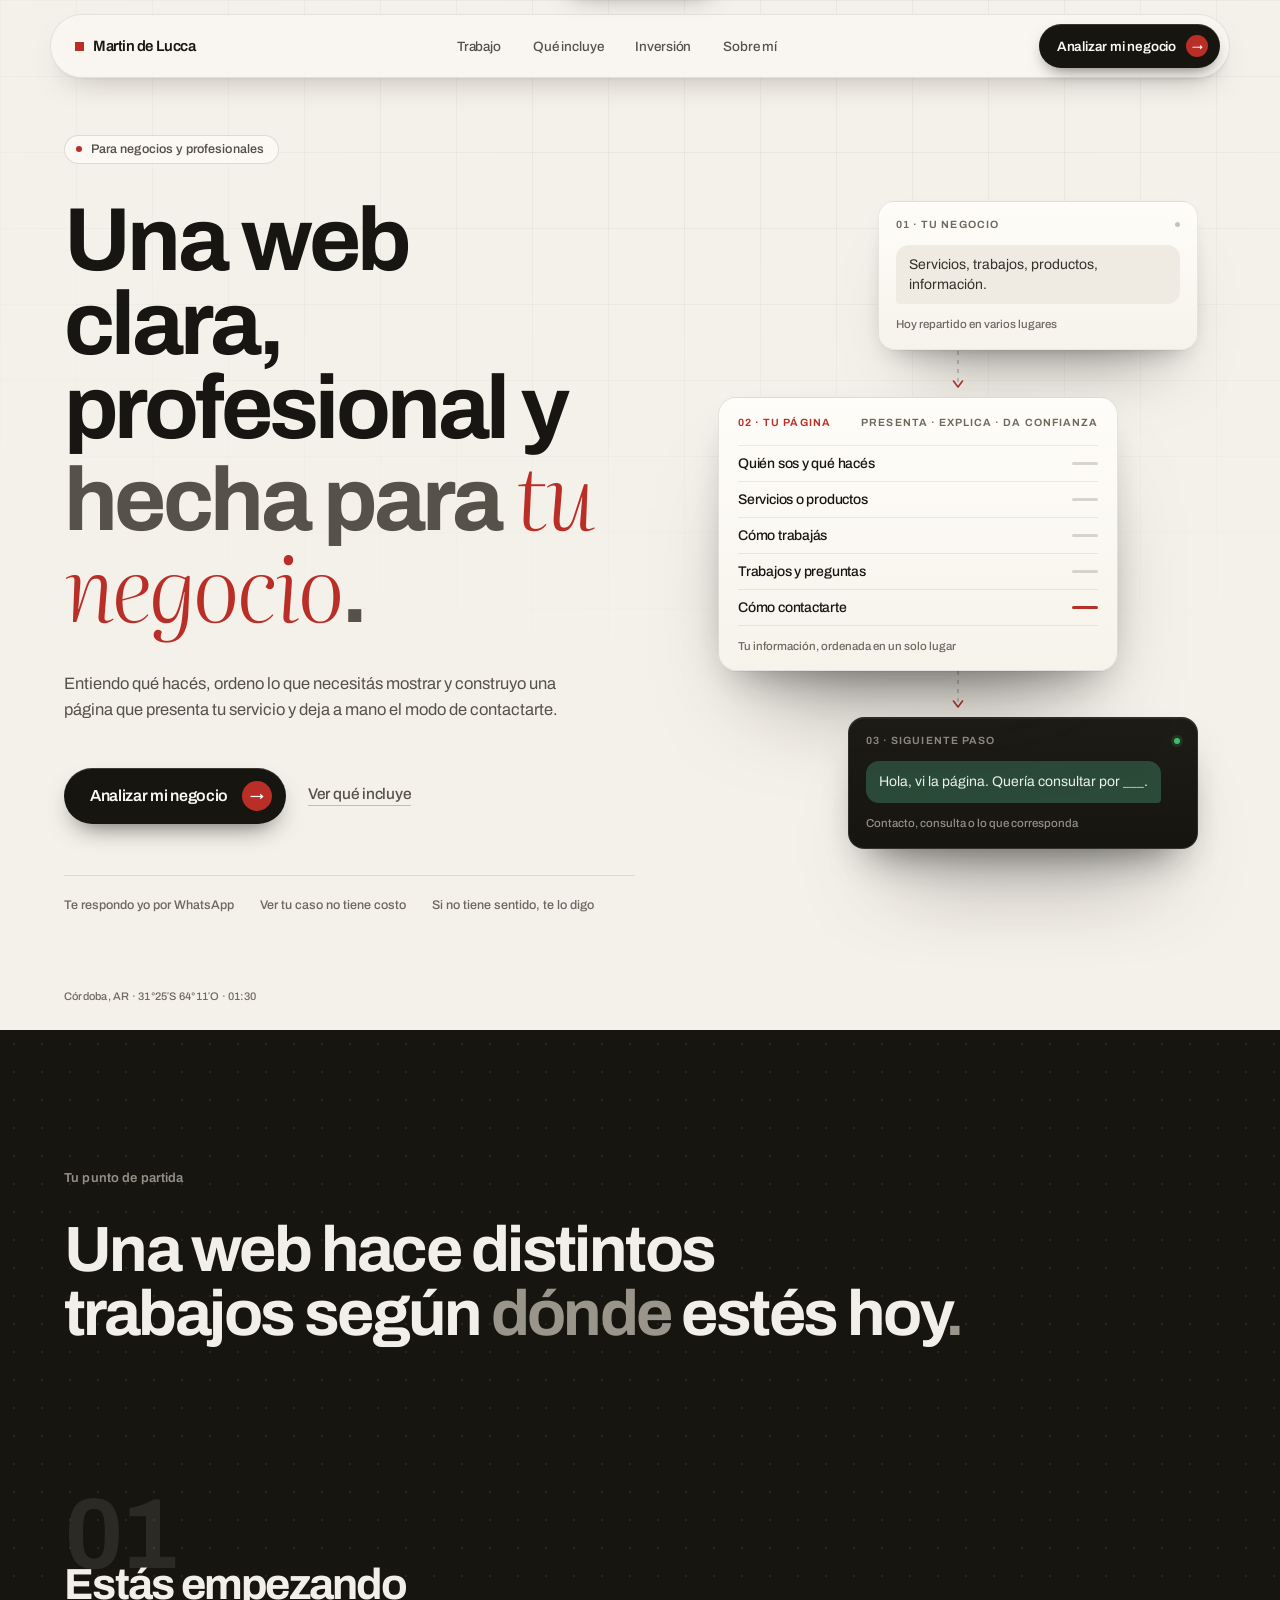
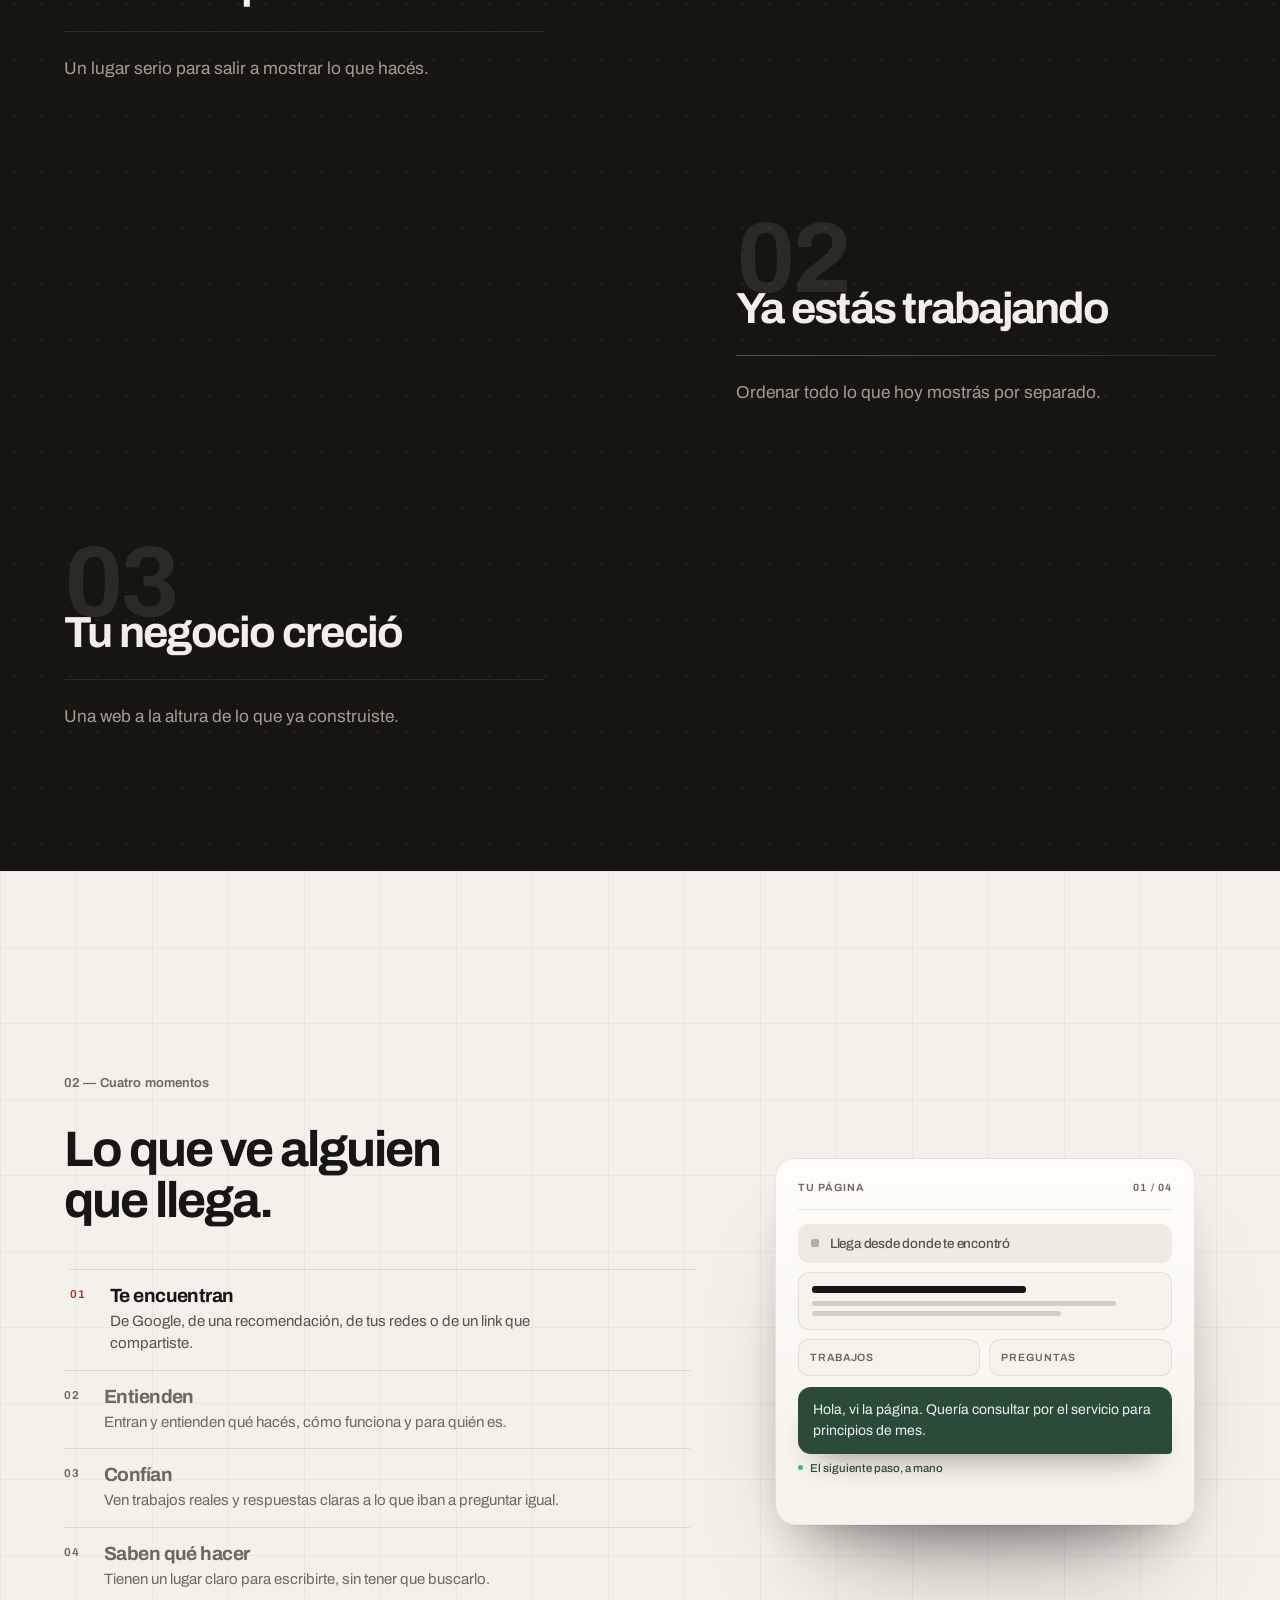
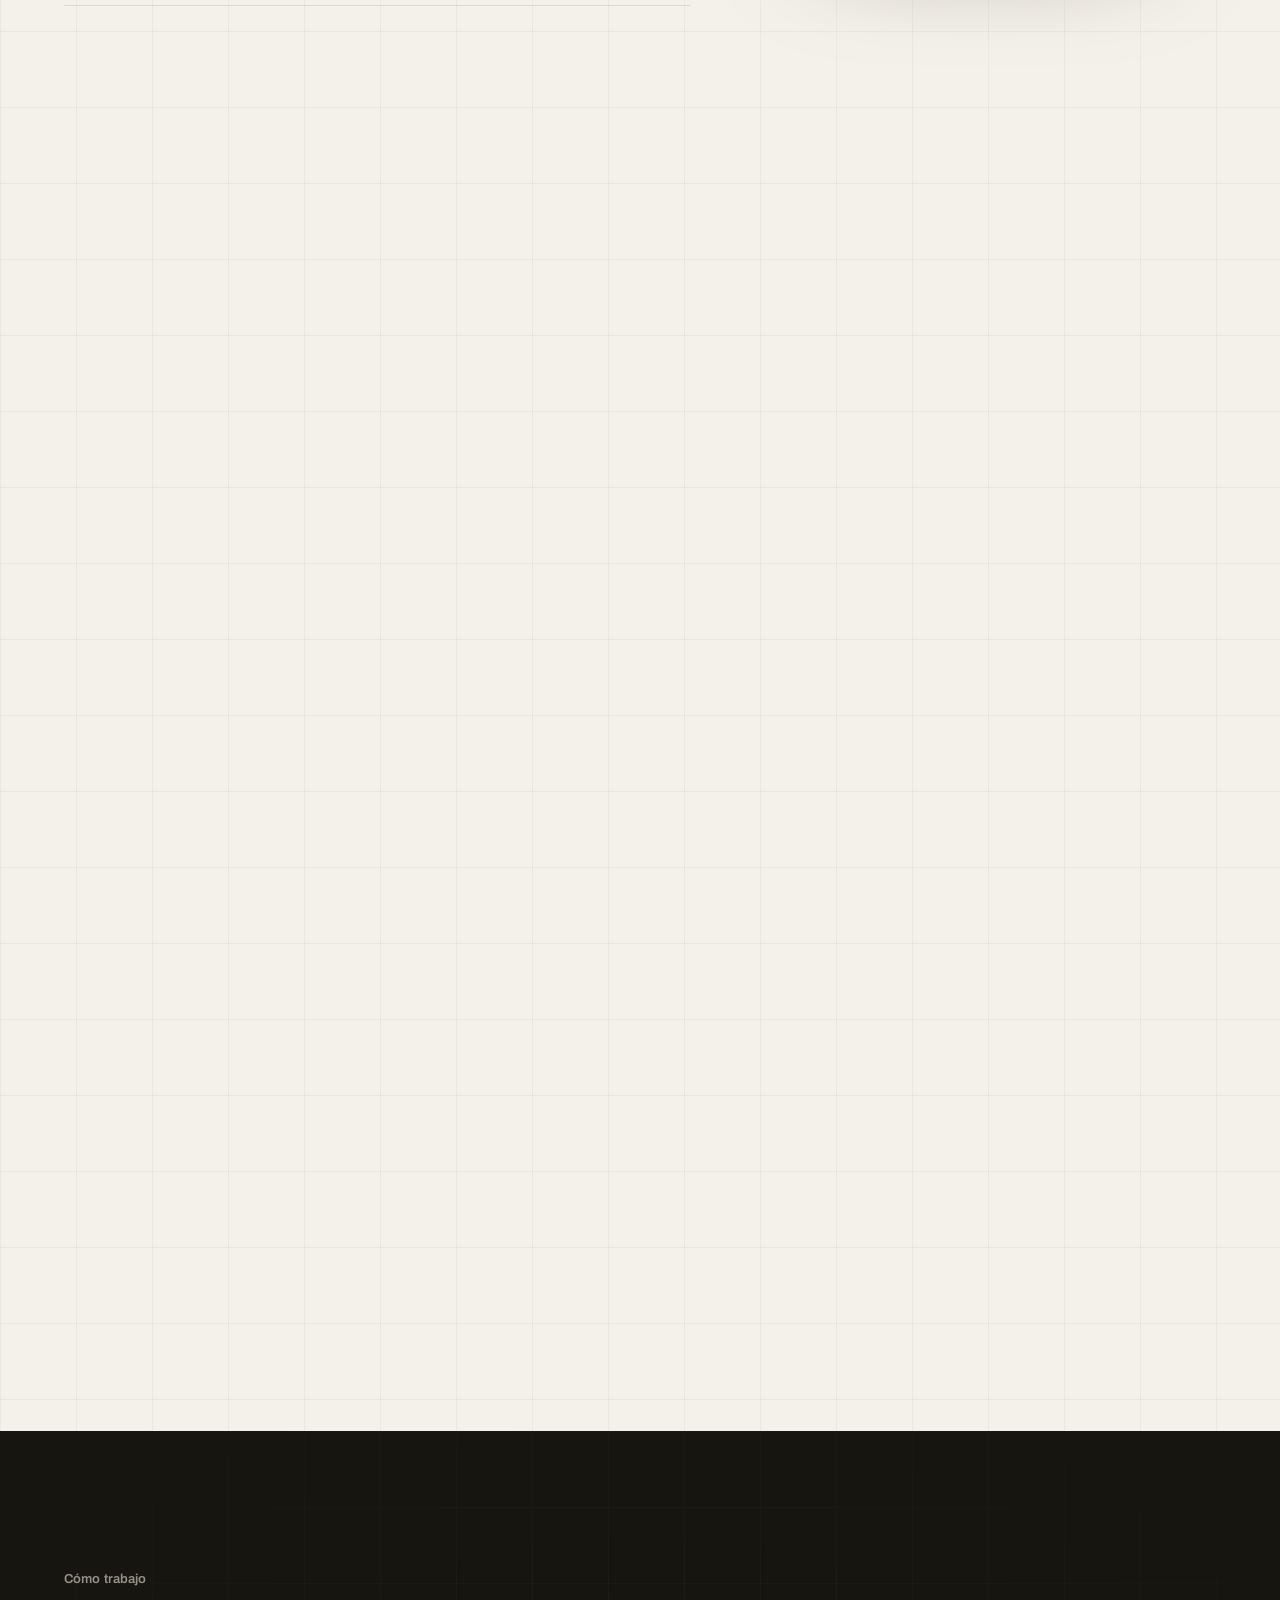
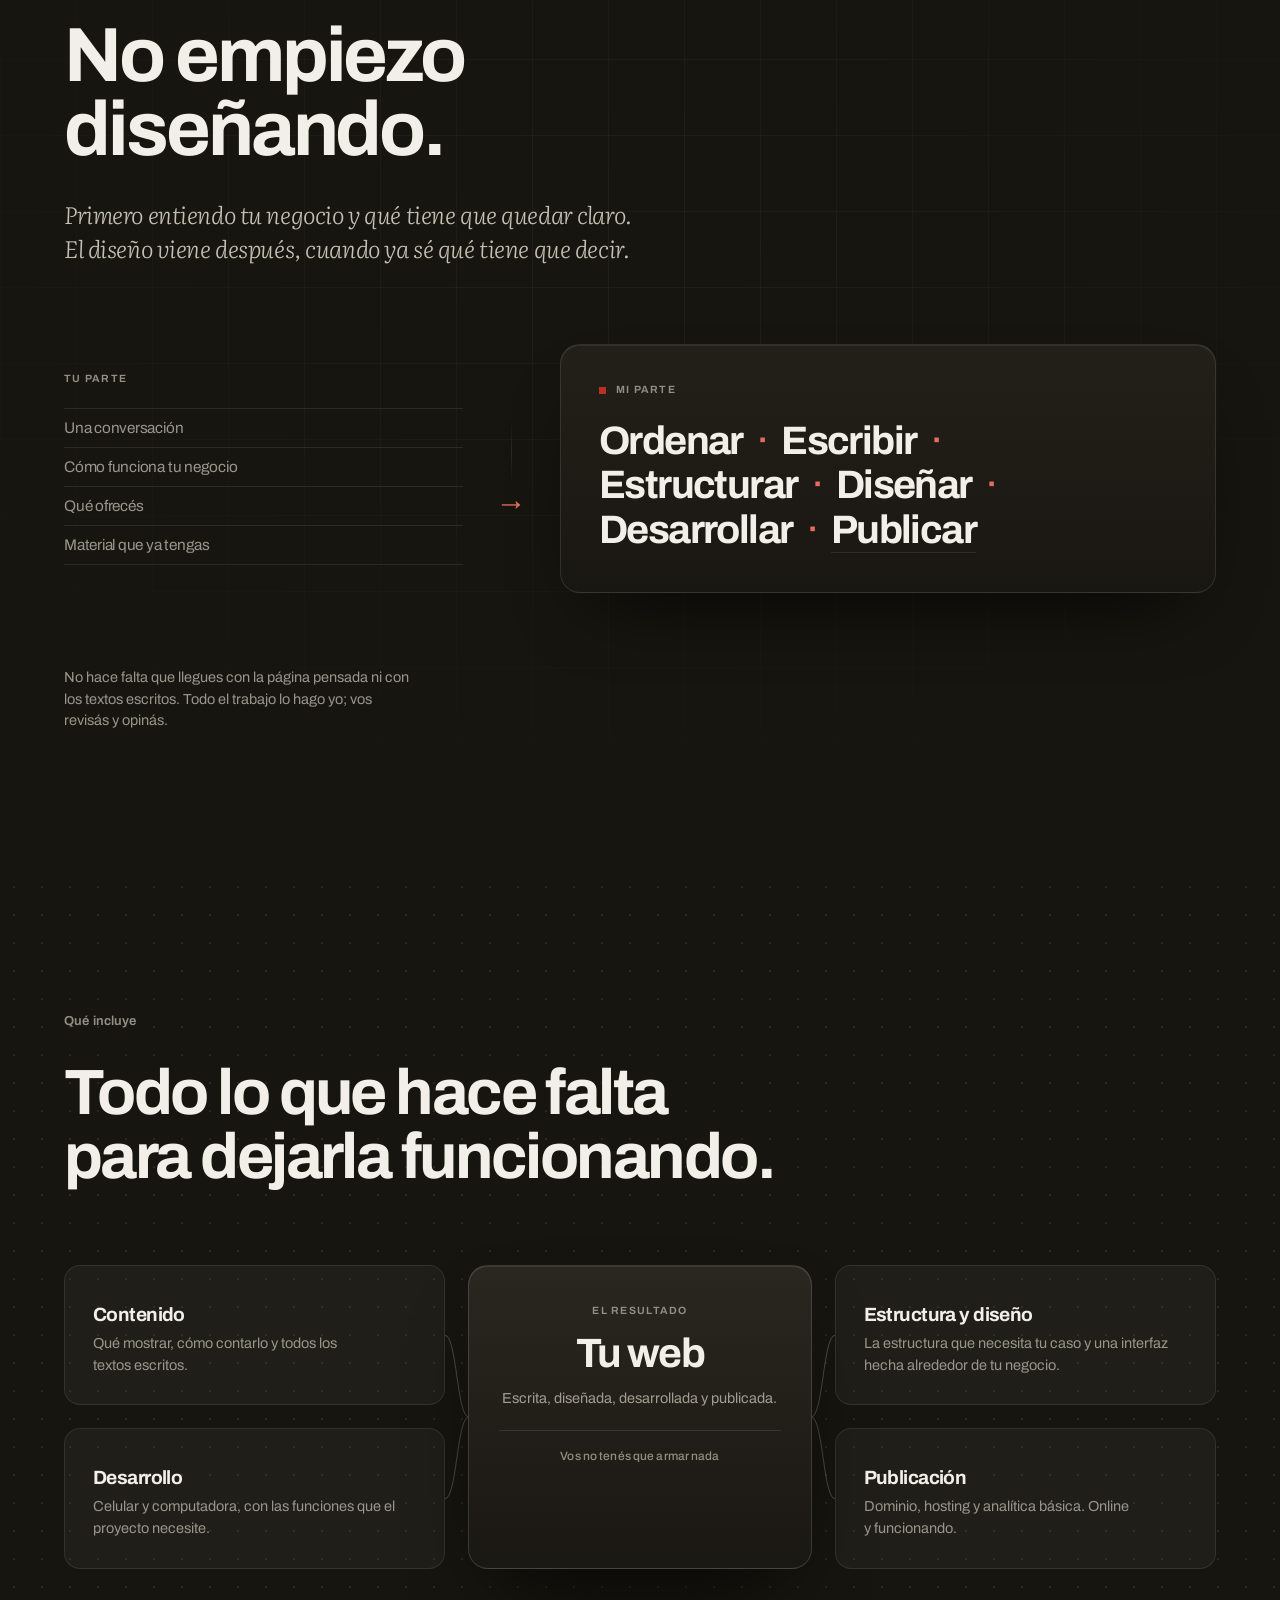
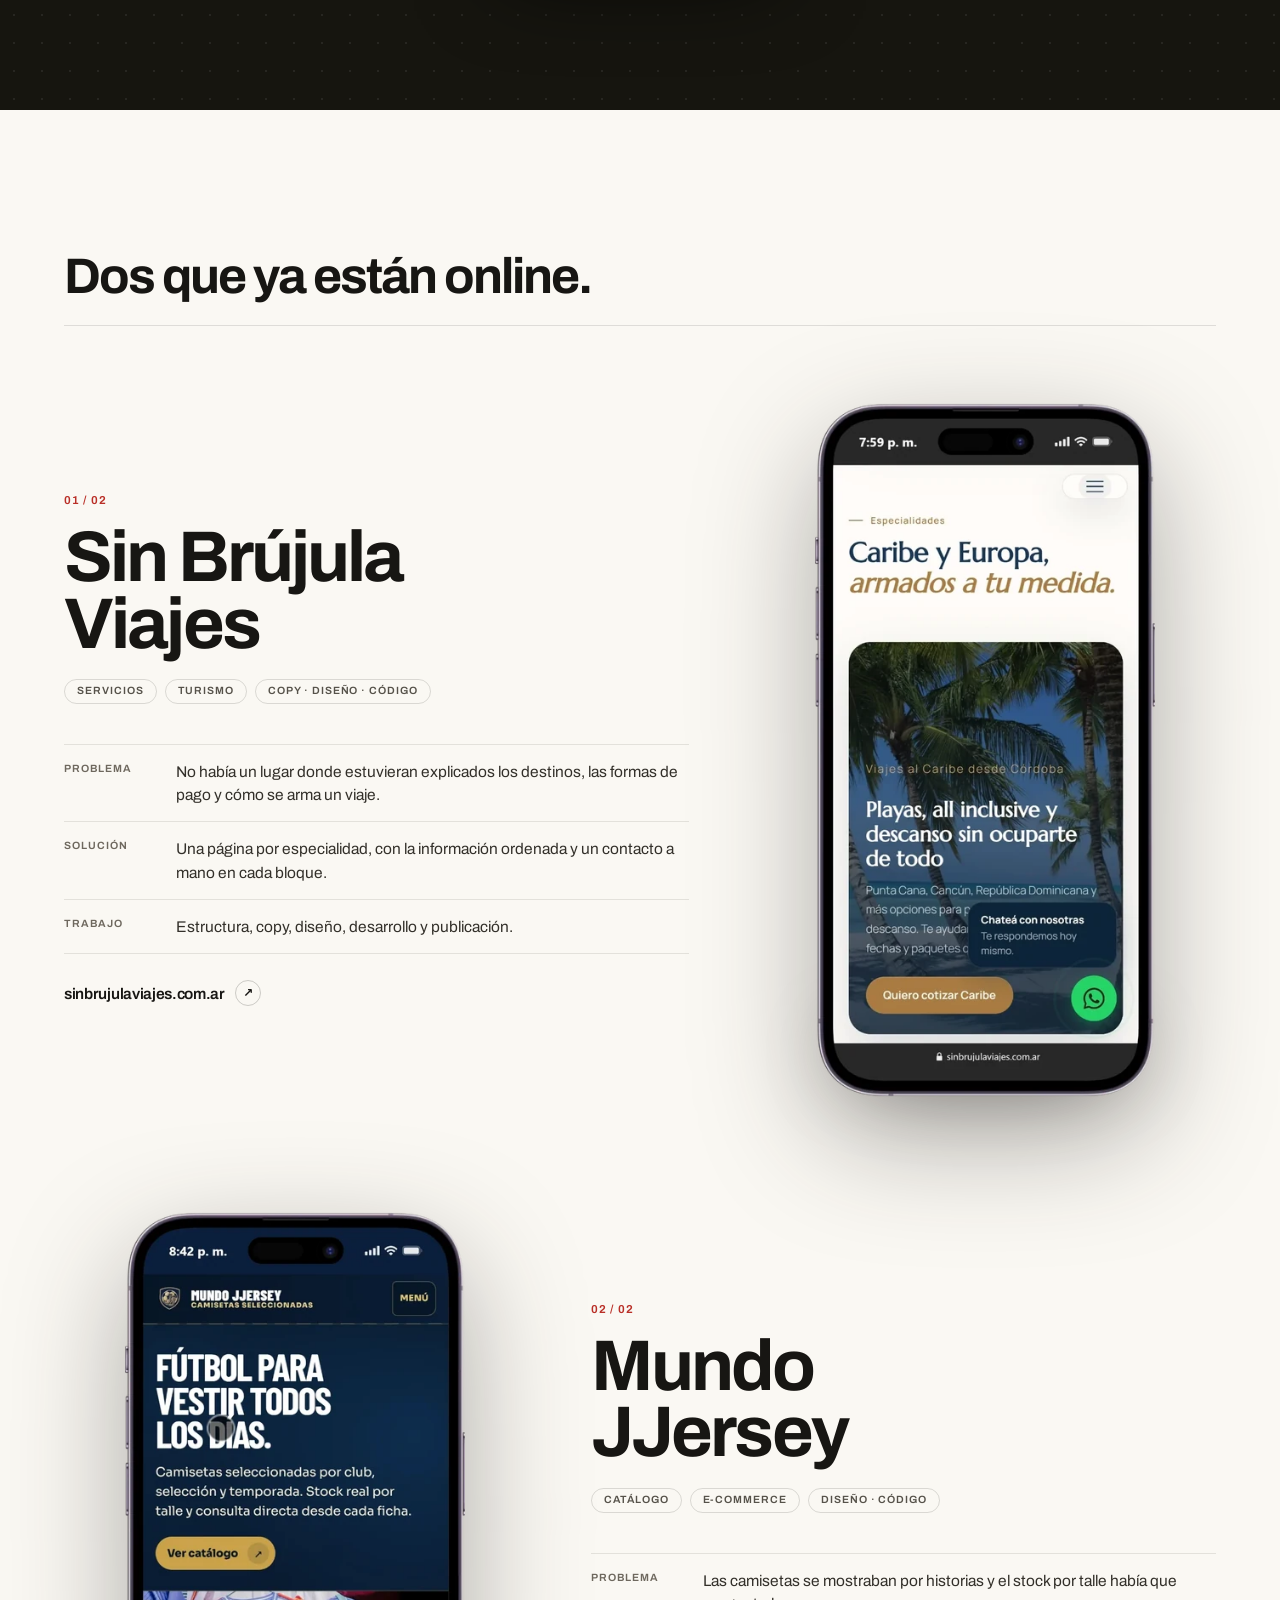
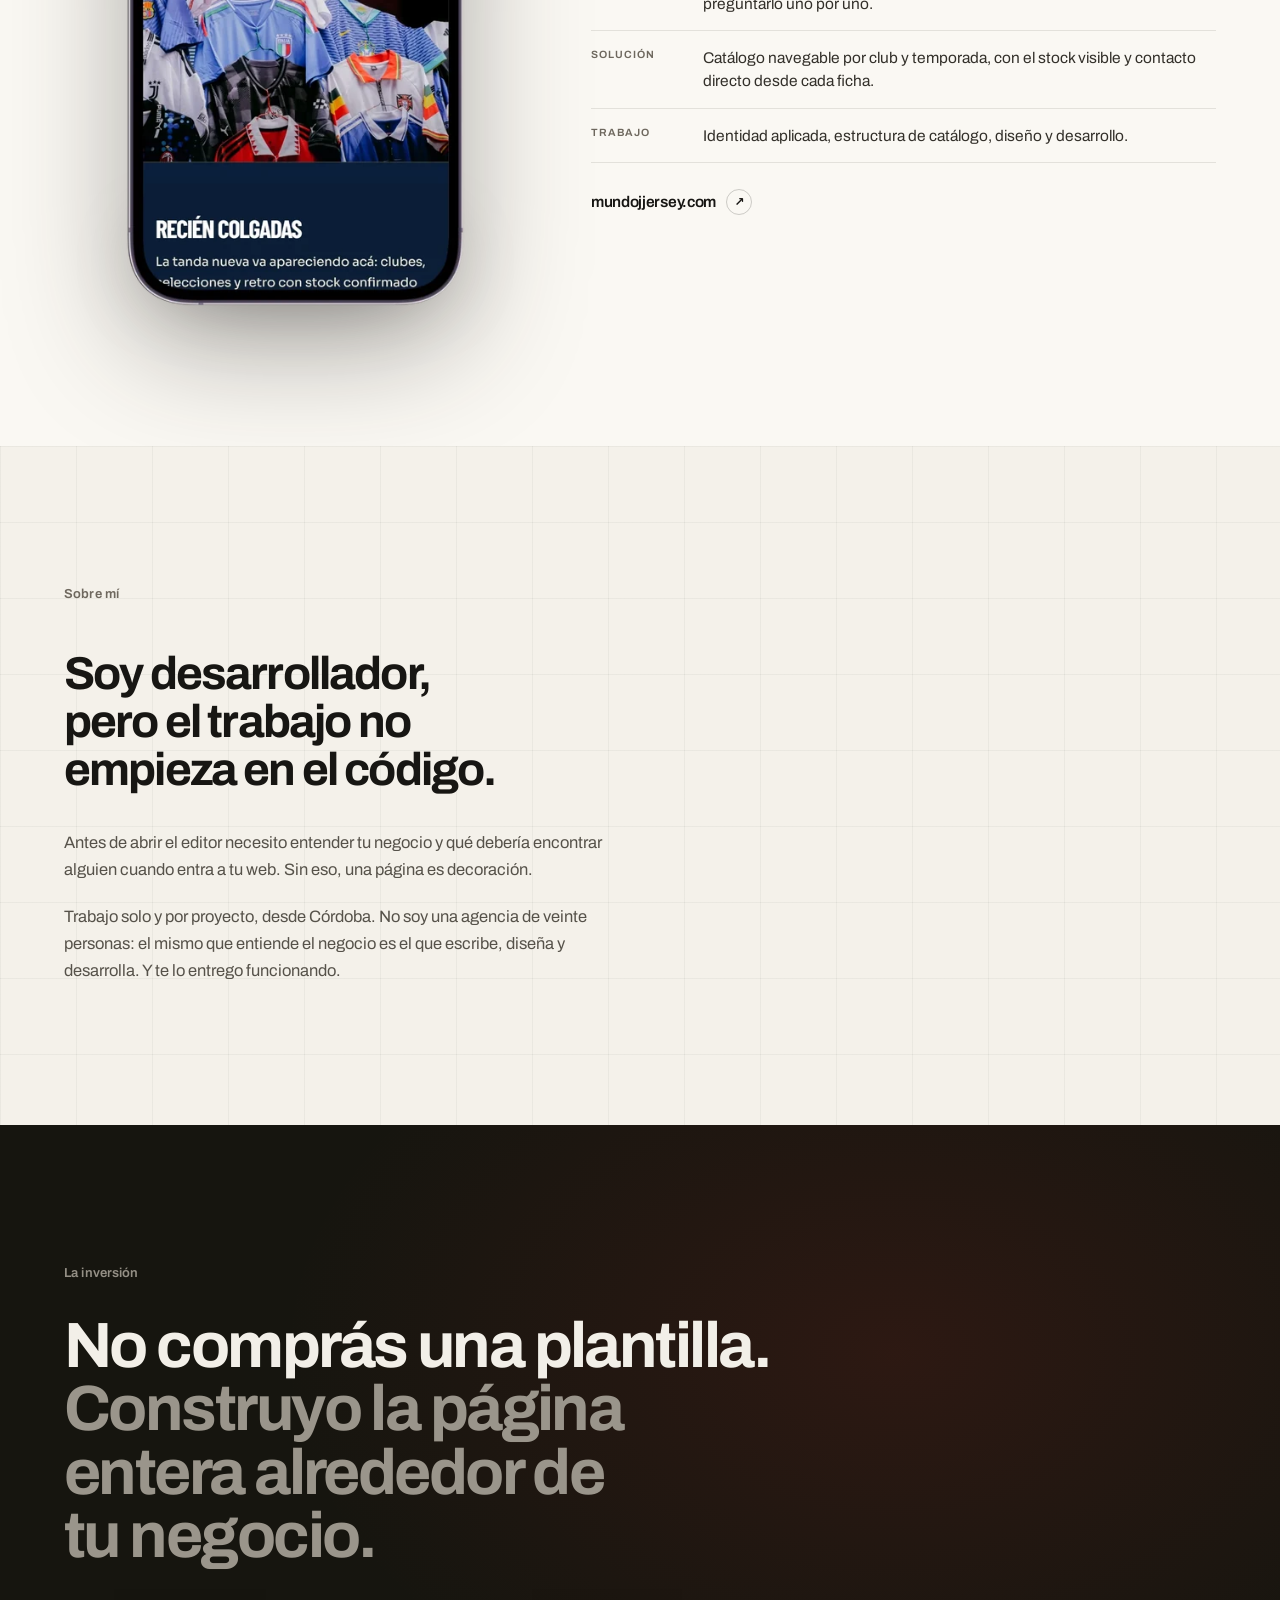
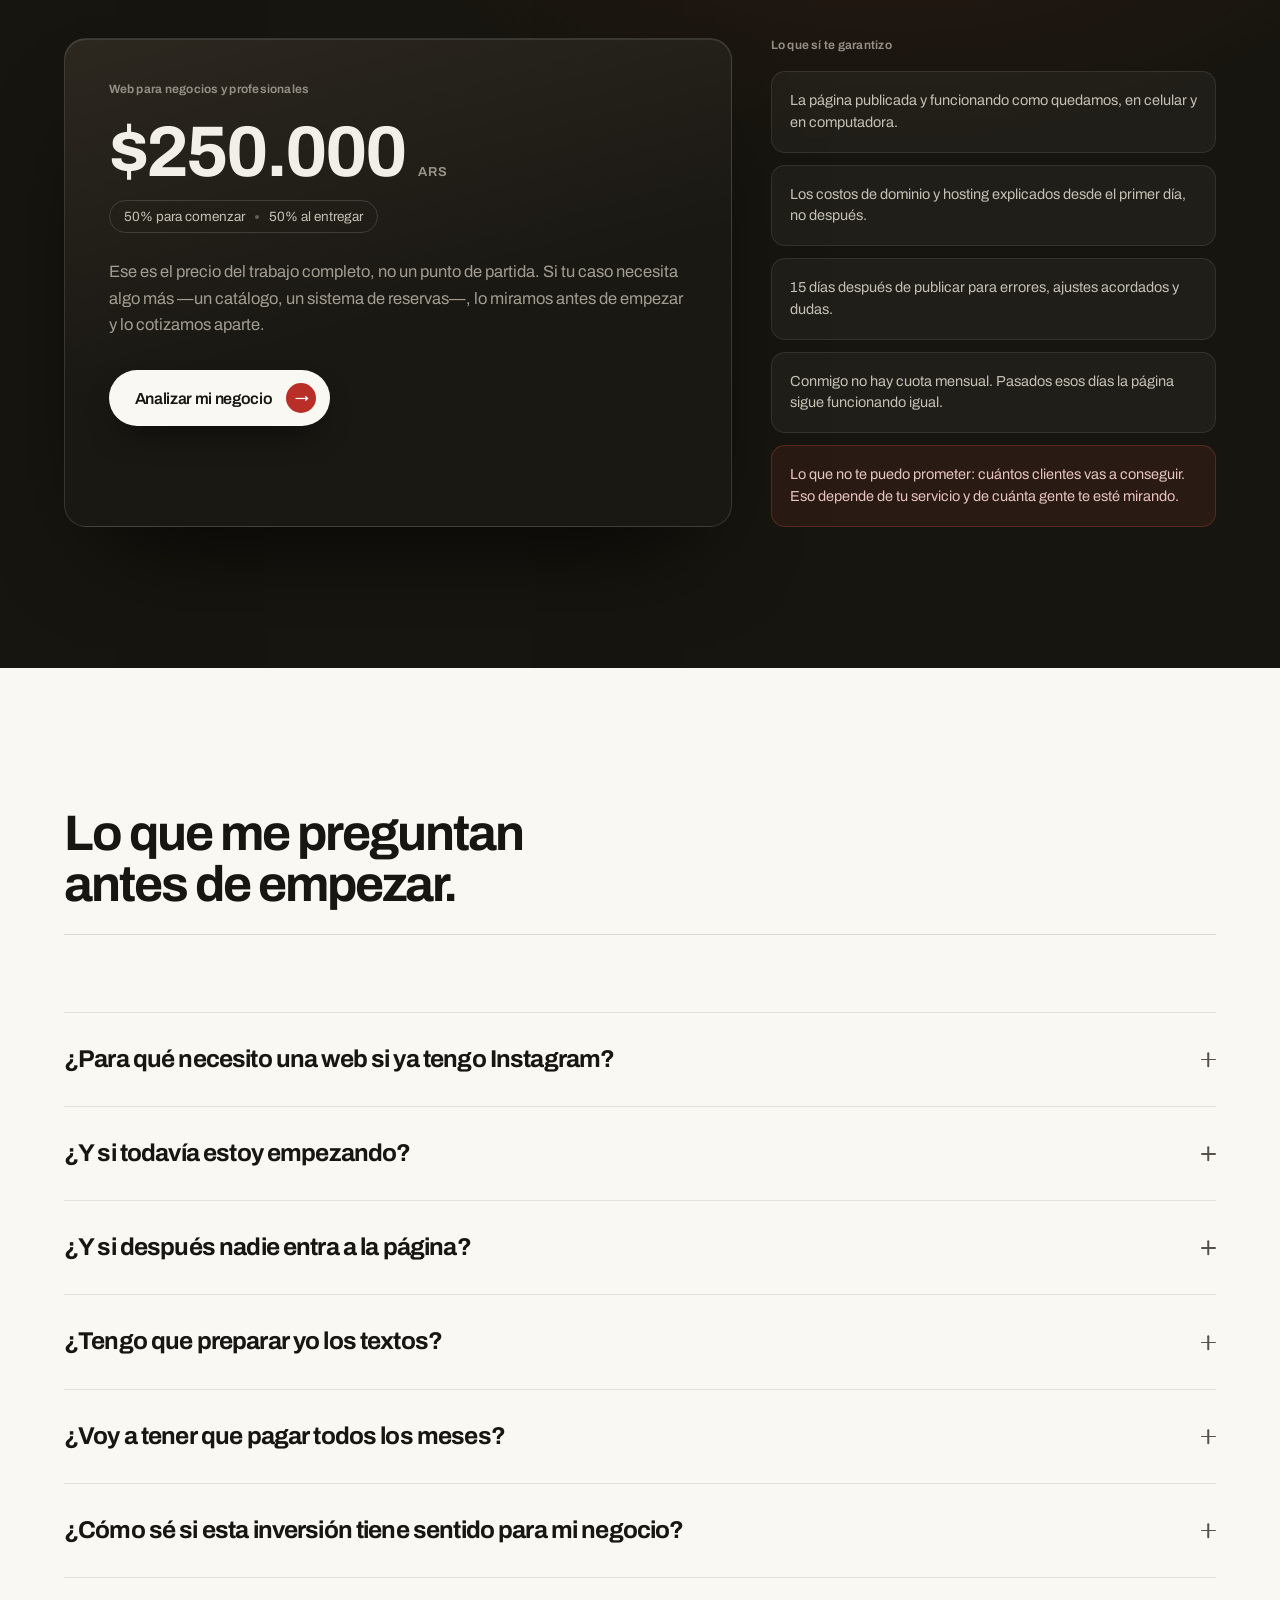
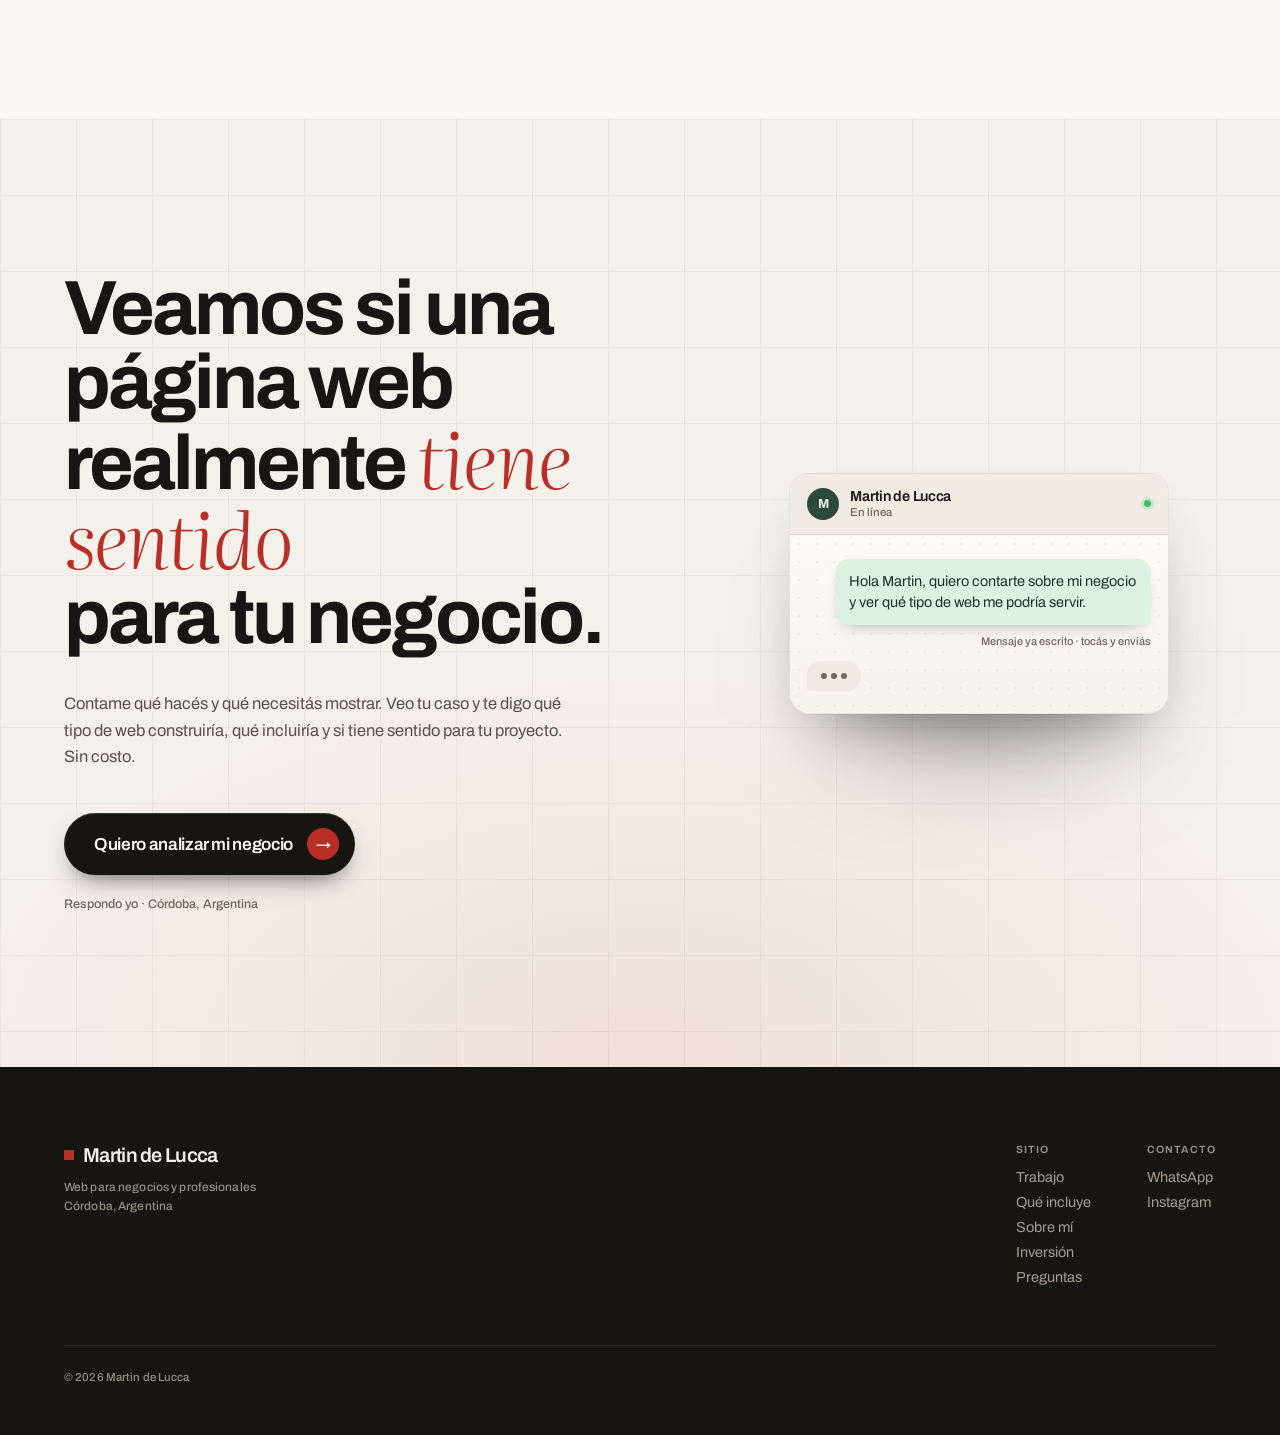
==== index.html @ 3e1d01ba "Corrige hallazgos de accesibilidad y consistencia" ====
<!DOCTYPE html>
<html lang="es-AR">

<head>
  <meta charset="utf-8" />
  <meta name="viewport" content="width=device-width, initial-scale=1" />
  <title>Martin de Lucca — Páginas web para negocios y profesionales · Córdoba</title>
  <meta name="description"
    content="Diseño y desarrollo páginas web para negocios y profesionales: entiendo qué hacés, ordeno lo que necesitás mostrar, escribo los textos y te la dejo publicada y funcionando. Córdoba, Argentina." />
  <meta name="theme-color" content="#16150F" />
  <meta property="og:title" content="Martin de Lucca — Páginas web para negocios y profesionales" />
  <meta property="og:description"
    content="Una web clara, profesional y hecha para tu negocio. Con los textos escritos, publicada y funcionando." />
  <meta property="og:type" content="website" />
  <meta property="og:url" content="https://martindelucca.me/" />
  <meta property="og:site_name" content="Martin de Lucca" />
  <meta property="og:locale" content="es_AR" />
  <meta property="og:image" content="https://martindelucca.me/assets/og-image.png" />
  <meta property="og:image:width" content="1200" />
  <meta property="og:image:height" content="630" />
  <meta property="og:image:alt"
    content="Martin de Lucca — páginas web para negocios y profesionales. Córdoba, Argentina." />
  <meta name="twitter:card" content="summary_large_image" />
  <link rel="icon" href="assets/favicon-32.png" sizes="32x32" />
  <link rel="apple-touch-icon" href="assets/apple-touch-icon.png" />
  <link rel="preconnect" href="https://fonts.googleapis.com" />
  <link rel="preconnect" href="https://fonts.gstatic.com" crossorigin />
  <link
    href="https://fonts.googleapis.com/css2?family=Archivo:ital,wght@0,400;0,500;0,600;0,700;0,800&family=Literata:ital,opsz,wght@1,7..72,300..400&display=swap"
    rel="stylesheet" />
  <link rel="stylesheet" href="styles.css" />
</head>

<body>

  <a class="skip-link" href="#contenido">Saltar al contenido</a>

  <!-- ═══ HEADER ═══ -->
  <header class="site-header">
    <div class="nav-pill" data-header-pill>
      <a class="brand" href="#top">
        <span class="brand__mark" aria-hidden="true"></span>
        <span class="brand__name">Martin de Lucca</span>
      </a>
      <nav class="site-nav" aria-label="Secciones">
        <a href="#casos">Trabajo</a>
        <a href="#incluye">Qué incluye</a>
        <a href="#precio">Inversión</a>
        <a href="#sobre-mi">Sobre mí</a>
      </nav>
      <a class="btn btn--dark btn--sm"
        href="https://wa.me/543524401654?text=Hola%20Martin%2C%20quiero%20contarte%20sobre%20mi%20negocio%20y%20ver%20qu%C3%A9%20tipo%20de%20web%20me%20podr%C3%ADa%20servir." data-mag>
        <span class="btn__label">Analizar mi negocio</span>
        <span class="btn__arrow" aria-hidden="true">→</span>
      </a>
    </div>
  </header>

  <main id="contenido">

  <!-- ═══ HERO ═══ -->
  <section class="hero bg-grid" id="top">
    <div class="hero__fade" aria-hidden="true"></div>
    <div class="wrap hero__inner">

      <div class="hero__copy">
        <div class="eyebrow-pill" data-r="up">
          <span class="dot dot--pulse" aria-hidden="true"></span>
          <span>Para negocios y profesionales</span>
        </div>

        <h1 class="h1" data-r="up" data-rd="80">
          Una web clara,<br />profesional y<br />
          <span class="dim">hecha para </span><em class="em">tu negocio</em><span class="dim">.</span>
        </h1>

        <p class="lead" data-r="up" data-rd="170">
          Entiendo qué hacés, ordeno lo que necesitás mostrar y construyo una página que presenta tu servicio y
          deja a mano el modo de contactarte.
        </p>
        <div class="actions" data-r="up" data-rd="240">
          <a class="btn btn--dark"
            href="https://wa.me/543524401654?text=Hola%20Martin%2C%20quiero%20contarte%20sobre%20mi%20negocio%20y%20ver%20qu%C3%A9%20tipo%20de%20web%20me%20podr%C3%ADa%20servir." data-mag>
            Analizar mi negocio
            <span class="btn__arrow btn__arrow--lg" aria-hidden="true">→</span>
          </a>
          <a class="link-under" href="#incluye">Ver qué incluye</a>
        </div>

        <!-- Sólo mobile: bajo los 940px no hay nav y estos dos son los accesos
             que más se buscan. En desktop los cubre el nav del header. -->
        <nav class="hero__jump" aria-label="Accesos rápidos" data-r="up" data-rd="300">
          <a href="#casos">Ver trabajos</a>
          <a href="#precio">Inversión · <b>$250.000</b></a>
        </nav>

        <div class="meta-row" data-r="up" data-rd="320">
          <span>Te respondo yo por WhatsApp</span>
          <span>Ver tu caso no tiene costo</span>
          <span>Si no tiene sentido, te lo digo</span>
        </div>
      </div>

      <!-- Objeto visual: tu negocio → tu página → siguiente paso -->
      <div class="hero__stage-col">
        <div class="stage" data-hero-stage>

          <div class="stage__slot stage__slot--a" data-depth="0.5">
            <article class="card card--paper" data-lift>
              <header class="card__head">
                <span class="label label--tag">01 · Tu negocio</span>
                <span class="dot dot--grey" aria-hidden="true"></span>
              </header>
              <p class="bubble bubble--in">Servicios, trabajos, productos, información.</p>
              <p class="label label--note only-desktop">Hoy repartido en varios lugares</p>
            </article>
          </div>

          <div class="connector" aria-hidden="true">
            <svg width="14" height="46" viewBox="0 0 14 46" fill="none">
              <path class="connector__line" d="M7 0 V 34" stroke-width="1.5" stroke-dasharray="4 5" />
              <path d="M2.5 30 L7 36 L11.5 30" stroke="var(--accent)" stroke-width="1.6" fill="none"
                stroke-linecap="round" stroke-linejoin="round" />
            </svg>
          </div>

          <div class="stage__slot stage__slot--b" data-depth="1.1">
            <article class="card card--paper card--hero-main" data-lift>
              <header class="card__head">
                <span class="label label--tag label--accent">02 · Tu página</span>
                <span class="label label--tag label--faint only-desktop">Presenta · Explica · Da confianza</span>
              </header>
              <ul class="rowlist only-desktop">
                <li><span class="rowlist__t">Quién sos y qué hacés</span><span
                    class="rowlist__bar"></span></li>
                <li><span class="rowlist__t">Servicios o productos</span><span
                    class="rowlist__bar"></span></li>
                <li><span class="rowlist__t">Cómo trabajás</span><span
                    class="rowlist__bar"></span></li>
                <li><span class="rowlist__t">Trabajos y preguntas</span><span
                    class="rowlist__bar"></span></li>
                <li class="is-last"><span class="rowlist__t">Cómo
                    contactarte</span><span class="rowlist__bar rowlist__bar--accent"></span></li>
              </ul>
              <p class="rowlist__compact only-mobile">Presenta · Explica · Da confianza</p>
              <p class="label label--note only-desktop">Tu información, ordenada en un solo lugar</p>
            </article>
          </div>

          <div class="connector" aria-hidden="true">
            <svg width="14" height="46" viewBox="0 0 14 46" fill="none">
              <path class="connector__line" d="M7 0 V 34" stroke-width="1.5" stroke-dasharray="4 5" />
              <path d="M2.5 30 L7 36 L11.5 30" stroke="var(--accent)" stroke-width="1.6" fill="none"
                stroke-linecap="round" stroke-linejoin="round" />
            </svg>
          </div>

          <div class="stage__slot stage__slot--c" data-depth="1.7">
            <article class="card card--ink" data-lift>
              <header class="card__head">
                <span class="label label--tag label--dim">03 · Siguiente paso</span>
                <span class="dot dot--green" aria-hidden="true"></span>
              </header>
              <p class="bubble bubble--wa">Hola, vi la página. Quería consultar por <span
                  class="bubble__blank">___</span>.</p>
              <p class="label label--note label--dim only-desktop">Contacto, consulta o lo que corresponda</p>
            </article>
          </div>

        </div>
      </div>
    </div>

    <p class="coords label" data-clock></p>
  </section>

  <!-- ═══ 01 · TU PUNTO DE PARTIDA ═══ -->
  <section class="section section--ink bg-dots partida">
    <div class="wrap">
      <p class="eyebrow" data-r="up">Tu punto de partida</p>
      <h2 class="h2 h2--md partida__h" data-r="up" data-rd="60">
        Una web hace distintos<br />trabajos según
        <span class="dim">dónde</span> estés hoy<span class="dim">.</span>
      </h2>

      <ol class="starts">
        <li class="start" data-r="up">
          <span class="start__n label" aria-hidden="true">01</span>
          <h3 class="start__t">Estás empezando</h3>
          <span class="start__rule" aria-hidden="true"></span>
          <p class="start__d">Un lugar serio para salir a mostrar lo que hacés.</p>
        </li>
        <li class="start start--shift" data-r="up" data-rd="90">
          <span class="start__n label" aria-hidden="true">02</span>
          <h3 class="start__t">Ya estás trabajando</h3>
          <span class="start__rule" aria-hidden="true"></span>
          <p class="start__d">Ordenar todo lo que hoy mostrás por separado.</p>
        </li>
        <li class="start" data-r="up" data-rd="180">
          <span class="start__n label" aria-hidden="true">03</span>
          <h3 class="start__t">Tu negocio creció</h3>
          <span class="start__rule" aria-hidden="true"></span>
          <p class="start__d">Una web a la altura de lo que ya construiste.</p>
        </li>
      </ol>
    </div>
  </section>

  <!-- ═══ 02 · QUÉ RESUELVE (escena sticky) ═══ -->
  <section class="journey bg-grid" data-journey>
    <div class="journey__sticky" data-journey-sticky>
      <div class="wrap journey__inner">

        <div class="journey__copy">
          <p class="eyebrow" data-r="up">02 — Cuatro momentos</p>
          <h2 class="h2 h2--sm" data-r="up" data-rd="60">Lo que ve alguien<br />que llega.</h2>

          <ol class="steps" data-steps>
            <li class="step" data-step="0">
              <span class="step__n label">01</span>
              <div>
                <h3 class="step__t">Te encuentran</h3>
                <p class="step__d">De Google, de una recomendación, de tus redes o de un link que compartiste.</p>
              </div>
            </li>
            <li class="step" data-step="1">
              <span class="step__n label">02</span>
              <div>
                <h3 class="step__t">Entienden</h3>
                <p class="step__d">Entran y entienden qué hacés, cómo funciona y para quién es.</p>
              </div>
            </li>
            <li class="step" data-step="2">
              <span class="step__n label">03</span>
              <div>
                <h3 class="step__t">Confían</h3>
                <p class="step__d">Ven trabajos reales y respuestas claras a lo que iban a preguntar igual.</p>
              </div>
            </li>
            <li class="step is-last" data-step="3">
              <span class="step__n label">04</span>
              <div>
                <h3 class="step__t">Saben qué hacer</h3>
                <p class="step__d">Tienen un lugar claro para escribirte, sin tener que buscarlo.</p>
              </div>
            </li>
          </ol>
        </div>

        <div class="journey__demo">
          <div class="card card--paper card--demo">
            <header class="demo__head">
              <span class="label label--tag">Tu página</span>
              <span class="label label--tag label--accent" data-progress-label>01 / 04</span>
            </header>
            <div class="demo__body" data-build>
              <div class="demo__row demo__row--src" data-b="0"><span class="sq" aria-hidden="true"></span><span>Llega
                  desde donde te encontró</span></div>
              <div class="demo__block" data-b="1"><span class="skel skel--title"></span><span
                  class="skel skel--l"></span><span class="skel skel--m"></span></div>
              <div class="demo__pair" data-b="2"><span class="demo__chip label">Trabajos</span><span
                  class="demo__chip label">Preguntas</span></div>
              <div class="demo__wa" data-b="3">
                <p class="bubble bubble--wa-lt">Hola, vi la página. Quería consultar por el servicio para principios de
                  mes.</p>
                <p class="label demo__wa-note"><span class="dot dot--green" aria-hidden="true"></span>El siguiente paso,
                  a mano</p>
              </div>
            </div>
          </div>
        </div>

      </div>
    </div>
  </section>

  <!-- ═══ 03 · CÓMO TRABAJO ═══ -->
  <section class="section section--ink diferencial">
    <div class="diferencial__grid" aria-hidden="true"></div>
    <div class="wrap">
      <p class="eyebrow" data-r="up">Cómo trabajo</p>
      <h2 class="h2 h2--lg" data-r="up" data-rd="60">No empiezo<br />diseñando.</h2>
      <p class="pullquote" data-r="up" data-rd="130">Primero entiendo tu negocio y qué tiene que quedar claro. El diseño
        viene después, cuando ya sé qué tiene que decir.</p>

      <div class="handoff">
        <div class="handoff__you" data-r="left">
          <p class="label label--tag label--dim">Tu parte</p>
          <ul class="handoff__list">
            <li>Una conversación</li>
            <li>Cómo funciona tu negocio</li>
            <li>Qué ofrecés</li>
            <li>Material que ya tengas</li>
          </ul>
        </div>

        <div class="handoff__link" aria-hidden="true">
          <span class="handoff__line"></span>
          <span class="handoff__arrow">→</span>
        </div>

        <div class="handoff__mine" data-r="right" data-rd="120">
          <p class="label label--tag label--accent-lt"><span class="sq sq--accent" aria-hidden="true"></span>Mi parte</p>
          <ul class="handoff__list handoff__list--mine">
            <li>Ordenar</li>
            <li>Escribir</li>
            <li>Estructurar</li>
            <li>Diseñar</li>
            <li>Desarrollar</li>
            <li>Publicar</li>
          </ul>
        </div>
        <p class="handoff__note" data-r="up" data-rd="200">No hace falta que llegues con la página pensada ni
          con los textos escritos. Todo el trabajo lo hago yo; vos revisás y opinás.</p>
      </div>
    </div>
  </section>

  <!-- ═══ 04 · QUÉ INCLUYE ═══ -->
  <section class="section section--ink bg-dots" id="incluye">
    <div class="wrap">
      <p class="eyebrow" data-r="up">Qué incluye</p>
      <h2 class="h2 h2--md" data-r="up" data-rd="60">Todo lo que hace falta<br />para dejarla funcionando.</h2>

      <div class="system" data-system>
        <svg class="system__links" data-sys-svg aria-hidden="true"></svg>

        <article class="area area--contenido" data-mod="l0" data-r="left">
          <h3>Contenido</h3>
          <p class="area__d">Qué mostrar, cómo contarlo y todos los textos escritos.</p>
        </article>

        <article class="area area--diseno" data-mod="r0" data-r="right">
          <h3>Estructura y diseño</h3>
          <p class="area__d">La estructura que necesita tu caso y una interfaz hecha alrededor de tu negocio.</p>
        </article>

        <div class="core" data-core data-r="scale">
          <p class="label label--tag label--accent-lt">El resultado</p>
          <h3 class="core__title">Tu web</h3>
          <p class="core__desc">Escrita, diseñada, desarrollada y publicada.</p>
          <p class="label core__foot">Vos no tenés que armar nada</p>
        </div>

        <article class="area area--desarrollo" data-mod="l1" data-r="left" data-rd="90">
          <h3>Desarrollo</h3>
          <p class="area__d">Celular y computadora, con las funciones que el proyecto necesite.</p>
        </article>

        <article class="area area--publicacion" data-mod="r1" data-r="right" data-rd="90">
          <h3>Publicación</h3>
          <p class="area__d">Dominio, hosting y analítica básica. Online y funcionando.</p>
        </article>
      </div>
    </div>
  </section>

  <!-- ═══ 05 · TRABAJOS ═══ -->
  <section class="section section--paper" id="casos">
    <div class="wrap">
      <div class="rule-head">
        <h2 class="h2 h2--sm" data-r="up">Dos que ya están online.</h2>
      </div>

      <article class="case">
        <div class="case__copy">
          <p class="label label--case" data-r="up">01 / 02</p>
          <h3 class="case__title" data-r="up" data-rd="60">Sin Brújula<br />Viajes</h3>
          <ul class="tags" data-r="up" data-rd="110">
            <li>Servicios</li>
            <li>Turismo</li>
            <li>Copy · Diseño · Código</li>
          </ul>
          <dl class="facts" data-r="up" data-rd="160">
            <div>
              <dt class="label">Problema</dt>
              <dd>No había un lugar donde estuvieran explicados los destinos, las formas de pago y cómo se arma un
                viaje.</dd>
            </div>
            <div>
              <dt class="label">Solución</dt>
              <dd>Una página por especialidad, con la información ordenada y un contacto a mano en cada bloque.</dd>
            </div>
            <div class="is-last only-desktop">
              <dt class="label">Trabajo</dt>
              <dd>Estructura, copy, diseño, desarrollo y publicación.</dd>
            </div>
          </dl>
          <a class="case__link" href="https://sinbrujulaviajes.com.ar" target="_blank" rel="noopener" data-r="up"
            data-rd="210">
            sinbrujulaviajes.com.ar<span class="vh"> (abre en una pestaña nueva)</span><span class="btn__arrow btn__arrow--ghost" aria-hidden="true">↗</span>
          </a>
        </div>
        <div class="case__shot" data-r="scale" data-rd="80">
          <div class="shot" data-tilt>
            <span class="shot__shadow" aria-hidden="true"></span>
            <img src="assets/caso-sinbrujula.webp"
              srcset="assets/caso-sinbrujula-400.webp 400w, assets/caso-sinbrujula.webp 716w"
              sizes="(max-width: 600px) 186px, (max-width: 940px) 200px, 340px"
              alt="Sin Brújula Viajes en el celular" width="716" height="1460" loading="lazy" decoding="async" />
          </div>
        </div>
      </article>

      <article class="case case--flip">
        <div class="case__shot" data-r="scale" data-rd="80">
          <div class="shot" data-tilt>
            <span class="shot__shadow" aria-hidden="true"></span>
            <img src="assets/caso-mundojjersey.webp"
              srcset="assets/caso-mundojjersey-400.webp 400w, assets/caso-mundojjersey.webp 716w"
              sizes="(max-width: 600px) 186px, (max-width: 940px) 200px, 340px"
              alt="Mundo JJersey en el celular" width="716" height="1460" loading="lazy" decoding="async" />
          </div>
        </div>
        <div class="case__copy">
          <p class="label label--case" data-r="up">02 / 02</p>
          <h3 class="case__title" data-r="up" data-rd="60">Mundo<br />JJersey</h3>
          <ul class="tags" data-r="up" data-rd="110">
            <li>Catálogo</li>
            <li>E-commerce</li>
            <li>Diseño · Código</li>
          </ul>
          <dl class="facts" data-r="up" data-rd="160">
            <div>
              <dt class="label">Problema</dt>
              <dd>Las camisetas se mostraban por historias y el stock por talle había que preguntarlo uno por uno.</dd>
            </div>
            <div>
              <dt class="label">Solución</dt>
              <dd>Catálogo navegable por club y temporada, con el stock visible y contacto directo desde cada ficha.
              </dd>
            </div>
            <div class="is-last only-desktop">
              <dt class="label">Trabajo</dt>
              <dd>Identidad aplicada, estructura de catálogo, diseño y desarrollo.</dd>
            </div>
          </dl>
          <a class="case__link" href="https://mundojjersey.com" target="_blank" rel="noopener" data-r="up"
            data-rd="210">
            mundojjersey.com<span class="vh"> (abre en una pestaña nueva)</span><span class="btn__arrow btn__arrow--ghost" aria-hidden="true">↗</span>
          </a>
        </div>
      </article>
    </div>
  </section>

  <!-- ═══ 06 · SOBRE MÍ ═══ -->
  <section class="section bg-grid" id="sobre-mi">
    <div class="wrap">
      <p class="eyebrow eyebrow--spaced" data-r="up">Sobre mí</p>
      <div class="about">

        <!-- TODO · foto real. Cuando exista un retrato de Martin (vertical, 4:5,
             ~800×1000, sin recorte circular), guardarlo como assets/martin.webp y
             descomentar el <figure> de abajo: `.about` pasa sola a dos columnas.
             No se genera con IA, no se usa stock y no se deja un placeholder.
        <figure class="portrait" data-r="scale" data-rd="80">
          <img src="assets/martin.webp" alt="Martin de Lucca" width="800" height="1000" loading="lazy" decoding="async" />
          <figcaption>Córdoba, Argentina</figcaption>
        </figure>
        -->

        <div class="about__main">
          <h2 class="h2 h2--xs" data-r="up" data-rd="60">Soy desarrollador, pero el trabajo no empieza en el código.</h2>
          <p class="lead" data-r="up" data-rd="120">Antes de abrir el editor necesito entender tu negocio y qué debería
            encontrar alguien cuando entra a tu web. Sin eso, una página es decoración.</p>
          <p class="lead" data-r="up" data-rd="170">Trabajo solo y por proyecto, desde Córdoba. No soy una
            agencia
            de veinte personas: el mismo que entiende el negocio es el que escribe, diseña y desarrolla. Y te lo
            entrego funcionando.</p>
        </div>
      </div>
    </div>
  </section>

  <!-- ═══ 07 · LA INVERSIÓN ═══ -->
  <section class="section section--ink precio" id="precio">
    <div class="precio__glow" aria-hidden="true"></div>
    <div class="wrap">
      <p class="eyebrow" data-r="up">La inversión</p>
      <h2 class="h2 h2--md h2--spaced" data-r="up" data-rd="60">No comprás una plantilla. <br class="d-br" /> <span
          class="dim">Construyo la página</span> <br class="d-br" /> <span class="dim"><span
            class="only-desktop">entera </span>alrededor de <br class="d-br" /> tu negocio.</span></h2>

      <div class="precio__grid">
        <div class="offer" data-r="up" data-rd="100">
          <p class="label label--tag label--accent-lt">Web para negocios y profesionales</p>
          <p class="offer__price"><span class="offer__fig" data-price-fig>$250.000</span><span class="label">ARS</span>
          </p>
          <p class="offer__terms">50% para comenzar <span class="dot dot--grey" aria-hidden="true"></span> 50% al
            entregar</p>
          <p class="offer__note">Ese es el precio del trabajo completo, no un punto de partida. Si tu caso necesita algo
            más —un catálogo, un sistema de reservas—, lo miramos antes de empezar y lo cotizamos aparte.
          </p>
          <a class="btn btn--light"
            href="https://wa.me/543524401654?text=Hola%20Martin%2C%20quiero%20contarte%20sobre%20mi%20negocio%20y%20ver%20qu%C3%A9%20tipo%20de%20web%20me%20podr%C3%ADa%20servir." data-mag>
            Analizar mi negocio
            <span class="btn__arrow btn__arrow--lg" aria-hidden="true">→</span>
          </a>
        </div>

        <div class="guarantee" data-r="up" data-rd="180">
          <p class="label label--tag label--dim">Lo que sí te garantizo</p>
          <p class="guarantee__item">La página publicada y funcionando como quedamos, en celular y en computadora.</p>
          <p class="guarantee__item">Los costos de dominio y hosting explicados desde el primer día, no después.</p>
          <p class="guarantee__item">15 días después de publicar para errores, ajustes acordados y dudas.</p>
          <p class="guarantee__item">Conmigo no hay cuota mensual. Pasados esos días la página sigue funcionando igual.
          </p>
          <p class="guarantee__item guarantee__item--warn">Lo que no te puedo prometer: cuántos clientes vas a
            conseguir. Eso depende de tu servicio y de cuánta gente te esté mirando.</p>
        </div>
      </div>
    </div>
  </section>

  <!-- ═══ 08 · PREGUNTAS ═══ -->
  <section class="section section--paper faq" id="preguntas">
    <div class="wrap">
      <div class="rule-head">
        <h2 class="h2 h2--sm" data-r="up">Lo que me preguntan<br />antes de empezar.</h2>
      </div>

      <div class="faq__grid">
        <details class="faq__item" data-r="up">
          <summary class="faq__sum">
            <h3 class="faq__q">¿Para qué necesito una web si ya tengo Instagram?</h3>
            <span class="faq__ico" aria-hidden="true"></span>
          </summary>
          <p class="faq__a">Instagram puede seguir funcionando igual que hasta ahora. La web suma un lugar propio, donde
            tu negocio queda presentado y explicado sin depender de lo que se pierde entre publicaciones. Conviven bien.
          </p>
        </details>

        <details class="faq__item" data-r="up" data-rd="70">
          <summary class="faq__sum">
            <h3 class="faq__q">¿Y si todavía estoy empezando?</h3>
            <span class="faq__ico" aria-hidden="true"></span>
          </summary>
          <p class="faq__a">Sí. Si estás arrancando, sirve para tener desde el principio un lugar profesional donde
            presentar lo que hacés, mostrar tu trabajo y compartir información, sin depender sólo de redes o mensajes.
          </p>
        </details>

        <details class="faq__item" data-r="up" data-rd="140">
          <summary class="faq__sum">
            <h3 class="faq__q">¿Y si después nadie entra a la página?</h3>
            <span class="faq__ico" aria-hidden="true"></span>
          </summary>
          <p class="faq__a">La web es un lugar que después podés compartir: se enlaza desde tus redes, desde Google o
            desde WhatsApp. Visitas no te puedo prometer. Lo que sí, es que quede publicada y lista para compartir.</p>
        </details>

        <details class="faq__item" data-r="up" data-rd="210">
          <summary class="faq__sum">
            <h3 class="faq__q">¿Tengo que preparar yo los textos?</h3>
            <span class="faq__ico" aria-hidden="true"></span>
          </summary>
          <p class="faq__a">No. <strong>Los textos están incluidos y los escribo yo.</strong> Lo único que necesito es
            una conversación sobre tu negocio: qué ofrecés, cómo trabajás y qué te suelen preguntar. El resto lo armo yo
            y lo revisamos juntos.</p>
        </details>

        <details class="faq__item" data-r="up" data-rd="280">
          <summary class="faq__sum">
            <h3 class="faq__q">¿Voy a tener que pagar todos los meses?</h3>
            <span class="faq__ico" aria-hidden="true"></span>
          </summary>
          <p class="faq__a">Conmigo no hay cuota mensual. Dominio y hosting son costos de terceros, dichos desde el
            primer día. Incluye 15 días para errores y ajustes; después la página sigue funcionando sin contratar nada.
            Si más adelante querés cambios, se cotizan.</p>
        </details>

        <details class="faq__item" data-r="up" data-rd="350">
          <summary class="faq__sum">
            <h3 class="faq__q">¿Cómo sé si esta inversión tiene sentido para mi negocio?</h3>
            <span class="faq__ico" aria-hidden="true"></span>
          </summary>
          <p class="faq__a">Depende de qué necesitás resolver. El trabajo completo son $250.000 ARS, 50% para empezar
            y 50% al entregar. Antes de arrancar vemos tu caso y el alcance: si una web no tiene una función clara para
            tu negocio, prefiero decírtelo antes de que gastes plata.
            <a class="faq__jump" href="#precio">Ver la inversión <span aria-hidden="true">↑</span></a></p>
        </details>
      </div>
    </div>
  </section>

  <!-- ═══ 09 · SIGUIENTE PASO ═══ -->
  <section class="section cta bg-grid">
    <div class="cta__glow" aria-hidden="true"></div>
    <div class="wrap cta__inner">
      <div class="cta__copy">
        <h2 class="h2 h2--lg" data-r="up" data-rd="60">Veamos si una página web<br />realmente <em class="em">tiene
            sentido</em><br />para tu negocio.</h2>
        <p class="lead" data-r="up" data-rd="130">Contame qué hacés y qué necesitás mostrar. Veo tu caso y te digo qué
          tipo de web construiría, qué incluiría y si tiene sentido para tu proyecto. Sin costo.</p>
        <a class="btn btn--dark btn--lg"
          href="https://wa.me/543524401654?text=Hola%20Martin%2C%20quiero%20contarte%20sobre%20mi%20negocio%20y%20ver%20qu%C3%A9%20tipo%20de%20web%20me%20podr%C3%ADa%20servir." data-mag data-r="up" data-rd="190">
          Quiero analizar mi negocio
          <span class="btn__arrow btn__arrow--xl" aria-hidden="true">→</span>
        </a>
        <p class="meta-row meta-row--single" data-r="up" data-rd="240"><span>Respondo yo · Córdoba, Argentina</span></p>
      </div>

      <div class="cta__preview" data-r="scale" data-rd="120">
        <div class="wa" data-lift>
          <header class="wa__head">
            <span class="wa__avatar" aria-hidden="true">M</span>
            <div>
              <p class="wa__name">Martin de Lucca</p>
              <p class="label wa__status">En línea</p>
            </div>
            <span class="dot dot--green wa__dot" aria-hidden="true"></span>
          </header>
          <div class="wa__body">
            <p class="bubble bubble--out">Hola Martin, quiero contarte sobre mi negocio y ver qué tipo de web me
              podría servir.</p>
            <p class="label wa__note">Mensaje ya escrito · tocás y enviás</p>
            <div class="wa__typing" aria-hidden="true"><span></span><span></span><span></span></div>
          </div>
        </div>
      </div>
    </div>
  </section>

  </main>

  <!-- ═══ FOOTER ═══ -->
  <footer class="footer">
    <div class="wrap footer__top">
      <div>
        <div class="brand brand--footer">
          <span class="brand__mark" aria-hidden="true"></span>
          <span class="brand__name">Martin de Lucca</span>
        </div>
        <p class="label footer__tag">Web para negocios y profesionales<br />Córdoba, Argentina</p>
      </div>
      <div class="footer__cols">
        <nav>
          <p class="label footer__label">Sitio</p>
          <a href="#casos">Trabajo</a>
          <a href="#incluye">Qué incluye</a>
          <a href="#sobre-mi">Sobre mí</a>
          <a href="#precio">Inversión</a>
          <a href="#preguntas">Preguntas</a>
        </nav>
        <nav>
          <p class="label footer__label">Contacto</p>
          <a href="https://wa.me/543524401654?text=Hola%20Martin%2C%20quiero%20contarte%20sobre%20mi%20negocio%20y%20ver%20qu%C3%A9%20tipo%20de%20web%20me%20podr%C3%ADa%20servir.">WhatsApp</a>
          <a href="https://www.instagram.com/martindelucca_/" target="_blank" rel="noopener">Instagram<span class="vh"> (abre en una pestaña nueva)</span></a>
        </nav>
      </div>
    </div>
    <div class="wrap footer__bottom label">
      <span>© 2026 Martin de Lucca</span>
    </div>
  </footer>

  <a class="fab" data-fab
    href="https://wa.me/543524401654?text=Hola%20Martin%2C%20quiero%20contarte%20sobre%20mi%20negocio%20y%20ver%20qu%C3%A9%20tipo%20de%20web%20me%20podr%C3%ADa%20servir.">
    <span class="dot dot--green" aria-hidden="true"></span>Escribime por WhatsApp
  </a>

  <script src="script.js" defer></script>
</body>

</html>
---- styles.css ----
/* ============================================================
   Martin de Lucca — Web para negocios y profesionales
   Tokens → base → componentes → secciones → responsive
   ============================================================ */

:root {
  /* Superficies */
  --ink: #16150F;
  --ink-2: #1E1C17;
  --ink-3: #232019;
  --cream: #F4F1EA;
  --cream-2: #FAF8F3;
  --paper: #FFFDF9;
  --paper-2: #F6F3EB;
  --mist: #EFEBE2;

  /* Texto sobre claro — rampa verificada contra la superficie clara más
     oscura del sistema (--mist #EFEBE2). Los cuatro tonos pasan AA como texto
     normal; --faint es el piso. Debajo de --faint no hay texto, hay decoración. */
  --text: #171613;       /* 15.2:1 · primario */
  --muted: #56524A;      /*  6.5:1 · cuerpo secundario */
  --muted-2: #635E56;    /*  5.4:1 · terciario */
  --faint: #6E685E;      /*  4.6:1 · labels y metadatos (piso AA) */
  --deco: #B5AFA3;       /* NO ES TEXTO: cuadrados, puntos y reglas */
  --hair: rgba(23, 21, 18, .1);
  --hair-2: rgba(23, 21, 18, .09);

  /* Texto sobre oscuro — rampa verificada contra la superficie oscura más
     clara del sistema (la card de precio, #2C2820), así un solo juego de tokens
     sirve para --ink y para todas las cards elevadas. */
  --on-ink: #F2EFE8;       /* 12.8:1 · primario */
  --on-ink-muted: #A39D91; /*  5.4:1 · cuerpo secundario */
  --on-ink-dim: #9A958B;   /*  4.9:1 · terciario */
  --on-ink-faint: #948F85; /*  4.6:1 · labels y metadatos (piso AA) */
  --hair-ink: rgba(255, 255, 255, .09);

  /* Acento */
  --accent: #B92F27;
  --accent-lt: #E66B61;
  --green: #3FBF6A;
  --wa-ink: #2C4A38;
  --wa-lt: #DCF3E2;

  /* Tipografía — dos familias. Archivo hace interfaz, cuerpo, titulares
     y también los labels que antes pedían una mono dedicada; Literata entra sólo
     en los dos énfasis que lo justifican y en la pullquote.
     --w-display está en una variable para mantener una sola decisión de peso. */
  --sans: 'Archivo', system-ui, -apple-system, sans-serif;
  --serif: 'Literata', Georgia, serif;
  --w-display: 700;

  /* Métrica */
  --max: 1280px;
  --pad-x: clamp(20px, 5vw, 72px);
  --sec-y: clamp(88px, 11vw, 160px);
  --ease: cubic-bezier(.16, 1, .3, 1);

  /* Elevación */
  --sh-card: 0 1px 1px rgba(23,21,18,.04), 0 12px 26px -16px rgba(23,21,18,.4), 0 44px 70px -42px rgba(23,21,18,.5);
  --sh-card-lg: 0 1px 1px rgba(23,21,18,.05), 0 20px 40px -20px rgba(23,21,18,.42), 0 60px 100px -50px rgba(23,21,18,.55);
  --sh-ink: 0 22px 44px -22px rgba(23,21,18,.7), 0 60px 90px -50px rgba(23,21,18,.7), inset 0 1px 0 rgba(255,255,255,.07);
  --sh-btn: 0 1px 0 rgba(255,255,255,.16) inset, 0 12px 26px -12px rgba(23,21,18,.75), 0 34px 60px -34px rgba(23,21,18,.6);
  --sh-btn-h: 0 1px 0 rgba(255,255,255,.24) inset, 0 18px 34px -12px rgba(23,21,18,.85), 0 44px 70px -34px rgba(23,21,18,.65);
}

/* ── BASE ────────────────────────────────────────────────── */
*, *::before, *::after { box-sizing: border-box; }
html { -webkit-text-size-adjust: 100%; scroll-behavior: smooth; }
body {
  margin: 0;
  background: var(--cream);
  color: var(--text);
  font-family: var(--sans);
  -webkit-font-smoothing: antialiased;
  overflow-x: hidden;
}
h1, h2, h3, p, dl, dd, figure { margin: 0; }
ul, ol { margin: 0; padding: 0; list-style: none; }
a { color: inherit; text-decoration: none; }
a:hover { color: var(--accent); }

/* Foco visible en todo lo operable. El outline se dibuja en rojo de marca sobre
   claro y en rojo claro sobre oscuro, para que el propio anillo pase 3:1 contra
   su fondo. Nada elimina outlines sin reemplazo. */
:is(a, button, summary, input, select, textarea, [tabindex]):focus-visible {
  outline: 2px solid var(--accent);
  outline-offset: 3px;
  border-radius: 3px;
}
:is(.section--ink, .footer, .card--ink) :is(a, button, summary, [tabindex]):focus-visible,
.section--ink .btn--dark:focus-visible {
  outline-color: var(--accent-lt);
}
.btn:focus-visible, .fab:focus-visible, .eyebrow-pill:focus-visible { border-radius: 999px; }

/* Sólo para lectores de pantalla (aviso de enlace externo). */
.vh {
  position: absolute; width: 1px; height: 1px; margin: -1px; padding: 0;
  overflow: hidden; clip: rect(0 0 0 0); clip-path: inset(50%); white-space: nowrap;
}

/* Salto al contenido: invisible hasta recibir foco de teclado. */
.skip-link {
  position: fixed; top: 14px; left: 50%; z-index: 400;
  transform: translate(-50%, calc(-100% - 24px));
  padding: 12px 22px; border-radius: 999px;
  background: var(--ink); color: var(--cream-2);
  font-size: 14px; font-weight: 600; letter-spacing: -.015em;
  box-shadow: var(--sh-btn);
  transition: transform .25s var(--ease);
}
.skip-link:focus-visible { transform: translate(-50%, 0); color: var(--cream-2); }
img { display: block; max-width: 100%; }
em { font-style: normal; }
::selection { background: var(--accent); color: var(--paper); }

@keyframes pulse { 0%, 100% { opacity: 1; transform: scale(1); } 50% { opacity: .35; transform: scale(.82); } }
@keyframes dash { to { stroke-dashoffset: -18; } }
@keyframes typing { 0%, 100% { opacity: .25; } 40% { opacity: 1; } }

/* ── HELPERS ─────────────────────────────────────────────── */
.wrap { max-width: var(--max); margin: 0 auto; width: 100%; }
.section { position: relative; padding: var(--sec-y) var(--pad-x); }
.section--ink { background: var(--ink); color: var(--on-ink); overflow: hidden; }
.section--paper { background: var(--cream-2); }
.dim { color: var(--muted); }
.section--ink .dim { color: var(--on-ink-dim); }

.bg-grid {
  background-color: var(--cream);
  background-image:
    linear-gradient(rgba(23, 21, 18, .042) 1px, transparent 1px),
    linear-gradient(90deg, rgba(23, 21, 18, .042) 1px, transparent 1px);
  background-size: 76px 76px;
}
.bg-dots {
  background-image: radial-gradient(rgba(255, 255, 255, .075) 1px, transparent 1px);
  background-size: 28px 28px;
}

/* Labels y metadatos. Antes eran una familia mono dedicada; ahora son la misma
   sans con mas peso, menos cuerpo y algo de tracking. La versalita se queda solo
   donde funciona como etiqueta -chrome de card, campos de ficha, chips, nav del
   footer- y se cae en todo lo que en realidad era una frase: una oracion entera
   en mayusculas es justo el tic que habia que sacar. De paso los cuerpos suben
   de 9.5-10px a 10.5-11.5px, que es donde se leen en la calle. */
.label { font-weight: 620; letter-spacing: .04em; font-variant-numeric: tabular-nums; }
.label--tag { font-size: 10.5px; font-weight: 640; letter-spacing: .1em; text-transform: uppercase; line-height: 1.3; color: var(--faint); }
:is(.section--ink, .footer, .card--ink) .label--tag { color: var(--on-ink-faint); }
.label--note { margin-top: 12px; font-size: 11.5px; font-weight: 500; letter-spacing: 0; line-height: 1.45; color: var(--faint); }
.label--case { font-size: 11.5px; font-weight: 640; letter-spacing: .1em; color: var(--accent); margin-bottom: 18px; }
.label--accent { color: var(--accent); }
.label--accent-lt { color: var(--accent-lt); }
.label--faint { color: var(--faint); }
.label--dim { color: var(--on-ink-faint); }

.eyebrow {
  font-size: 13px; font-weight: 620; letter-spacing: .01em; line-height: 1.2;
  color: var(--on-ink-faint); margin-bottom: clamp(22px, 3vw, 32px);
  font-variant-numeric: tabular-nums;
}
.section:not(.section--ink) .eyebrow, .journey .eyebrow { color: var(--faint); }
.eyebrow--spaced { margin-bottom: clamp(32px, 4vw, 48px); }

.dot { width: 6px; height: 6px; border-radius: 999px; display: inline-block; flex-shrink: 0; }
.dot--pulse { background: var(--accent); animation: pulse 2.6s ease-in-out infinite; }
.dot--grey { width: 5px; height: 5px; background: #C9C4B8; }
.dot--green { background: var(--green); box-shadow: 0 0 0 3px rgba(63, 191, 106, .16); }
.sq { width: 8px; height: 8px; border-radius: 2px; background: var(--deco); display: inline-block; flex-shrink: 0; }
.sq--accent { width: 7px; height: 7px; border-radius: 0; background: var(--accent); margin-right: 10px; }

/* ── TIPOGRAFÍA ──────────────────────────────────────────── */
.h1 {
  font-size: clamp(44px, 7vw, 94px);
  line-height: .94; letter-spacing: -.04em; font-weight: var(--w-display);
  text-wrap: balance;
}
.h2 { font-size: clamp(34px, 5.4vw, 74px); line-height: .98; letter-spacing: -.04em; font-weight: var(--w-display); text-wrap: balance; }
.h2--lg { font-size: clamp(36px, 6vw, 84px); line-height: .96; letter-spacing: -.04em; }
.h2--md { font-size: clamp(32px, 5vw, 68px); line-height: .99; letter-spacing: -.04em; }
.h2--sm { font-size: clamp(30px, 3.9vw, 52px); line-height: 1.02; letter-spacing: -.04em; }
.h2--xs { font-size: clamp(28px, 3.6vw, 50px); line-height: 1.04; letter-spacing: -.04em; }
.h2--spaced { margin-bottom: clamp(44px, 5.5vw, 76px); max-width: 14em; }

/* Literata es más robusta que Newsreader al mismo peso: 300 la deja a la
   altura del display sin competirle, y opsz alta afina el trazo en titular. */
.em { font-family: var(--serif); font-style: italic; font-weight: 300; letter-spacing: -.025em; font-optical-sizing: auto; color: var(--accent); }
.em--lt { color: var(--accent-lt); }

.lead { max-width: 32em; font-size: clamp(16.5px, 1.28vw, 19px); line-height: 1.62; color: var(--muted); text-wrap: pretty; }
.lead + .lead { margin-top: 20px; }
.hero__copy .lead { margin-top: clamp(26px, 3vw, 36px); }
.pullquote {
  margin: clamp(22px, 2.6vw, 30px) 0 clamp(52px, 6vw, 82px);
  max-width: 24em; font-family: var(--serif); font-style: italic; font-weight: 300;
  font-size: clamp(19px, 1.85vw, 26px); line-height: 1.44; letter-spacing: -.018em;
  color: #C6C0B4; text-wrap: pretty;
}

/* ── BOTONES ─────────────────────────────────────────────── */
.btn {
  display: inline-flex; align-items: center; gap: 14px;
  padding: 13px 14px 13px 26px; border-radius: 999px;
  font-size: 16px; font-weight: 600; letter-spacing: -.02em;
  white-space: nowrap; flex-shrink: 0;
  transition: transform .3s var(--ease), box-shadow .3s ease;
}
.btn--dark { background: var(--ink); color: var(--cream-2); box-shadow: var(--sh-btn); }
.btn--dark:hover { color: var(--cream-2); box-shadow: var(--sh-btn-h); }
.btn--light { background: var(--cream-2); color: var(--text); box-shadow: 0 16px 34px -16px rgba(0, 0, 0, .8); }
.btn--light:hover { color: var(--text); box-shadow: 0 24px 46px -18px rgba(0, 0, 0, .9); }
.btn--sm { min-height: 44px; padding: 10px 12px 10px 18px; font-size: 13.5px; gap: 10px; letter-spacing: -.015em; box-shadow: 0 1px 0 rgba(255,255,255,.14) inset, 0 8px 18px -8px rgba(23,21,18,.7); }
.btn--lg { padding: 15px 16px 15px 30px; font-size: clamp(16px, 1.35vw, 18px); }
.btn__arrow {
  width: 22px; height: 22px; border-radius: 999px; background: var(--accent);
  display: grid; place-items: center; font-size: 11px; line-height: 1; color: #fff;
  transition: transform .35s var(--ease); flex-shrink: 0;
}
.btn__arrow--lg { width: 30px; height: 30px; font-size: 14px; }
.btn__arrow--xl { width: 32px; height: 32px; font-size: 15px; }
.btn__arrow--ghost { background: none; border: 1px solid rgba(23, 21, 18, .2); color: inherit; width: 26px; height: 26px; font-size: 12px; }

.link-under {
  display: inline-flex; align-items: center; gap: 9px;
  font-size: 15.5px; font-weight: 500; letter-spacing: -.015em; color: var(--muted);
  padding-bottom: 3px; border-bottom: 1px solid rgba(23, 21, 18, .24);
  transition: color .25s ease, border-color .25s ease;
}
.link-under:hover { color: var(--text); border-color: var(--text); }
.actions { display: flex; flex-wrap: wrap; align-items: center; gap: clamp(14px, 2vw, 22px); margin-top: clamp(32px, 3.6vw, 44px); }

/* ── HEADER ──────────────────────────────────────────────── */
.site-header {
  position: fixed; top: 14px; left: 50%; transform: translateX(-50%);
  width: calc(100% - clamp(16px, 4vw, 48px)); max-width: 1180px; z-index: 200;
}
.nav-pill {
  display: flex; align-items: center; justify-content: space-between;
  gap: clamp(10px, 2vw, 28px);
  padding: 9px 9px 9px clamp(16px, 2vw, 24px); border-radius: 999px;
  background: rgba(250, 248, 243, .76);
  backdrop-filter: blur(16px) saturate(1.4);
  -webkit-backdrop-filter: blur(16px) saturate(1.4);
  border: 1px solid rgba(23, 21, 18, .09);
  box-shadow: 0 1px 2px rgba(23, 21, 18, .05), 0 14px 34px -18px rgba(23, 21, 18, .34);
  transition: background .4s ease, box-shadow .4s ease, border-color .4s ease;
}
.nav-pill.is-scrolled {
  background: rgba(250, 248, 243, .9);
  border-color: rgba(23, 21, 18, .13);
  box-shadow: 0 1px 2px rgba(23, 21, 18, .06), 0 18px 44px -20px rgba(23, 21, 18, .44);
}
.brand { display: flex; align-items: center; gap: 9px; flex-shrink: 0; }
.brand:hover { color: inherit; }
.brand__mark { width: 9px; height: 9px; background: var(--accent); display: block; flex-shrink: 0; }
.brand__name { font-size: 15px; font-weight: 600; letter-spacing: -.03em; white-space: nowrap; }
.site-nav { display: flex; align-items: center; gap: clamp(4px, 1.2vw, 6px); }
.site-nav a {
  padding: 8px 13px; border-radius: 999px; font-size: 13.5px; font-weight: 500;
  letter-spacing: -.01em; color: var(--muted);
  transition: background .25s ease, color .25s ease;
}
.site-nav a:hover { background: rgba(23, 21, 18, .06); color: var(--text); }

/* ── HERO ────────────────────────────────────────────────── */
.hero { position: relative; padding: clamp(126px, 15vh, 170px) var(--pad-x) clamp(70px, 9vw, 120px); overflow: hidden; }
.hero__fade { position: absolute; inset: 0; background: radial-gradient(120% 80% at 62% 8%, rgba(244, 241, 234, 0) 20%, var(--cream) 78%); pointer-events: none; }
.hero__inner { position: relative; display: grid; grid-template-columns: 1.05fr .95fr; gap: clamp(40px, 5vw, 76px); align-items: center; }
.eyebrow-pill {
  display: inline-flex; align-items: center; gap: 9px;
  padding: 7px 14px 7px 11px; border-radius: 999px;
  border: 1px solid rgba(23, 21, 18, .13); background: rgba(255, 253, 249, .7);
  font-size: 12.5px; font-weight: 550; letter-spacing: .005em; line-height: 1; color: var(--muted);
  margin-bottom: clamp(24px, 3vw, 34px);
}
.eyebrow-pill span:last-child { white-space: nowrap; }
.meta-row {
  display: flex; flex-wrap: wrap; gap: 10px 26px;
  margin-top: clamp(34px, 4vw, 52px); padding-top: 20px;
  border-top: 1px solid var(--hair);
  font-size: 12.5px; font-weight: 520; letter-spacing: 0; line-height: 1.5; color: var(--faint);
}
.meta-row--single { margin-top: 20px; padding-top: 0; border: 0; color: var(--faint); }

/* Bajo los 940px desaparece el nav y el precio queda a siete secciones de
   scroll. Dos anclas debajo del CTA lo resuelven sin menú nuevo ni hamburguesa,
   y ocupan el hueco que dejó la meta-row (oculta en mobile), así no suman ruido. */
.hero__jump { display: none; }
.coords {
  position: absolute; left: var(--pad-x); bottom: 26px;
  font-size: 11px; font-weight: 500; letter-spacing: .02em;
  line-height: 1.5; color: var(--faint); pointer-events: none;
  font-variant-numeric: tabular-nums;
}

/* Objeto visual del hero */
.hero__stage-col { display: flex; justify-content: center; }
.stage { width: 100%; max-width: 480px; perspective: 1300px; display: flex; flex-direction: column; }
.stage__slot { transform-style: preserve-3d; will-change: transform; }
.stage__slot--a { align-self: flex-end; width: min(320px, 82%); }
.stage__slot--b { align-self: flex-start; width: min(400px, 97%); z-index: 3; }
.stage__slot--c { align-self: flex-end; width: min(350px, 88%); }
.connector { height: 46px; display: flex; justify-content: center; align-items: center; }
.connector__line { stroke: rgba(23, 21, 18, .26); animation: dash 1.6s linear infinite; }

/* ── CARDS ───────────────────────────────────────────────── */
.card { border-radius: 16px; padding: 16px 17px; transition: transform .45s var(--ease), box-shadow .45s ease; }
.card--paper { background: linear-gradient(180deg, var(--paper), var(--paper-2)); border: 1px solid var(--hair-2); box-shadow: var(--sh-card); }
.card--hero-main { border-radius: 18px; padding: 18px 19px 16px; border-color: rgba(23, 21, 18, .11); box-shadow: var(--sh-card-lg); }
.card--ink { background: linear-gradient(180deg, var(--ink-2), var(--ink)); border: 1px solid rgba(255, 255, 255, .1); box-shadow: var(--sh-ink); }
.card--demo { border-radius: 20px; padding: clamp(16px, 2vw, 22px); box-shadow: 0 1px 1px rgba(23,21,18,.04), 0 24px 48px -26px rgba(23,21,18,.4), 0 70px 110px -60px rgba(23,21,18,.55); }
.card__head { display: flex; align-items: center; justify-content: space-between; margin-bottom: 13px; }
.card--hero-main .card__head { margin-bottom: 15px; }

.bubble { display: inline-block; max-width: 100%; padding: 10px 13px; font-size: 14px; line-height: 1.42; }
.bubble--in { border-radius: 13px 13px 13px 4px; background: var(--mist); color: #33302A; }
.bubble--wa { border-radius: 13px 13px 4px 13px; background: var(--wa-ink); color: #EAF3EC; padding: 11px 13px; line-height: 1.45; }
.bubble--wa-lt { border-radius: 13px 13px 4px 13px; background: var(--wa-ink); color: #EAF3EC; padding: 13px 15px; font-size: 14px; line-height: 1.45; box-shadow: 0 18px 34px -20px rgba(23,21,18,.6); }
.bubble--out { align-self: flex-end; max-width: 92%; border-radius: 14px 14px 4px 14px; background: var(--wa-lt); color: #1E3326; padding: 12px 14px; font-size: 14.5px; line-height: 1.45; box-shadow: 0 8px 18px -12px rgba(23,21,18,.5); }
.bubble__blank { color: #9BD8B0; }

.rowlist { display: flex; flex-direction: column; }
.rowlist li { display: flex; align-items: center; gap: 12px; padding: 10px 0; border-top: 1px solid rgba(23, 21, 18, .08); }
.rowlist li.is-last { border-bottom: 1px solid rgba(23, 21, 18, .08); }
.rowlist__t { font-size: 14px; font-weight: 500; letter-spacing: -.015em; flex: 1; }
.rowlist__bar { width: 26px; height: 3px; border-radius: 2px; background: rgba(23, 21, 18, .16); }
.rowlist__bar--accent { background: var(--accent); }
.rowlist__compact { font-size: 14.5px; font-weight: 600; letter-spacing: -.02em; color: var(--text); padding: 4px 0 2px; }

/* ── 01 · TU PUNTO DE PARTIDA (editorial, sin cards) ─────── */
.partida__h { max-width: 15em; }
.starts { margin-top: clamp(56px, 8vw, 110px); }
.start { position: relative; max-width: 30em; padding-top: clamp(30px, 4vw, 46px); }
.start + .start { margin-top: clamp(52px, 7vw, 96px); }
.start--shift { margin-left: auto; }
/* Numeral fantasma. Es composicion, no informacion: la secuencia ya la da el
   <ol> y el orden de lectura, asi que va aria-hidden y queda exento del piso de
   contraste (WCAG 1.4.3 excluye el texto decorativo). Subirlo a 3:1 lo
   convertiria en un numero solido que le competiria al titulo. */
.start__n {
  display: block; font-family: var(--sans); font-weight: var(--w-display);
  font-size: clamp(56px, 8vw, 100px); line-height: .82; letter-spacing: -.04em;
  font-variant-numeric: tabular-nums;
  color: rgba(255, 255, 255, .09);
}
.start__t {
  margin-top: clamp(-14px, -1vw, -8px);
  font-size: clamp(26px, 3.4vw, 46px); font-weight: var(--w-display); letter-spacing: -.04em;
  line-height: 1.02; color: var(--on-ink); text-wrap: balance;
}
.start__rule { display: block; height: 1px; margin: clamp(16px, 2vw, 24px) 0; background: var(--hair-ink); }
.start:nth-child(2) .start__rule { background: linear-gradient(90deg, var(--accent), var(--hair-ink)); }
.start__d { font-size: clamp(16px, 1.35vw, 19px); line-height: 1.5; color: var(--on-ink-muted); text-wrap: pretty; }

/* ── 03 · TU PARTE / MI PARTE ─────────────────────────────── */
.handoff {
  display: grid; grid-template-columns: minmax(0, .82fr) auto minmax(0, 1.35fr);
  grid-template-areas: "you link mine" "note note note";
  gap: clamp(20px, 3vw, 48px); align-items: center;
  margin-top: clamp(20px, 3vw, 40px);
}
.handoff__you { grid-area: you; }
.handoff__link { grid-area: link; }
.handoff__mine { grid-area: mine; }
.handoff__note { grid-area: note; }
.handoff__you { padding: clamp(22px, 2.4vw, 30px) 0; }
.handoff__you .label--tag, .handoff__mine .label--tag { display: flex; align-items: center; margin-bottom: 22px; letter-spacing: .12em; }
.handoff__list { display: flex; flex-direction: column; }
.handoff__list li {
  padding: 11px 0; border-top: 1px solid var(--hair-ink);
  font-size: clamp(15px, 1.2vw, 17px); color: var(--on-ink-dim); letter-spacing: -.015em;
}
.handoff__list li:last-child { border-bottom: 1px solid var(--hair-ink); }
.handoff__note { margin-top: clamp(24px, 3vw, 34px); font-size: 14.5px; line-height: 1.5; color: var(--on-ink-dim); max-width: 24em; }

.handoff__link { display: flex; flex-direction: column; align-items: center; gap: 10px; align-self: center; }
.handoff__line { width: 1px; flex: 1; min-height: 60px; background: linear-gradient(180deg, transparent, var(--hair-ink), transparent); }
.handoff__arrow { font-size: 20px; color: var(--accent-lt); }

.handoff__mine {
  padding: clamp(26px, 3vw, 40px);
  border-radius: 20px; background: linear-gradient(180deg, var(--ink-3), #191712);
  border: 1px solid rgba(255, 255, 255, .1);
  box-shadow: 0 36px 80px -40px rgba(0, 0, 0, .95), inset 0 1px 0 rgba(255, 255, 255, .07);
}
.handoff__list--mine { flex-direction: row; flex-wrap: wrap; align-items: baseline; }
.handoff__list--mine li {
  padding: 0; border: 0;
  font-size: clamp(24px, 3.1vw, 42px); font-weight: var(--w-display); letter-spacing: -.04em;
  line-height: 1.12; color: var(--on-ink);
}
.handoff__list--mine li:not(:last-child)::after {
  content: '·'; margin: 0 .34em; color: var(--accent-lt); font-weight: 500;
}

/* ── 04 · cuatro áreas alrededor del núcleo ───────────────── */
.system { position: relative; margin-top: clamp(48px, 6vw, 84px); display: grid; gap: clamp(14px, 1.8vw, 24px); }
.system__links { position: absolute; inset: 0; width: 100%; height: 100%; pointer-events: none; overflow: visible; opacity: 0; transition: opacity .5s ease; }
.area {
  padding: clamp(20px, 2.2vw, 28px); border-radius: 16px;
  background: rgba(255, 255, 255, .04); border: 1px solid var(--hair-ink);
  transition: transform .4s var(--ease), background .4s ease, border-color .4s ease;
}
.area:hover { transform: translateY(-3px); background: rgba(255, 255, 255, .06); border-color: rgba(255, 255, 255, .16); }
.area h3 { margin-top: 10px; font-size: clamp(17px, 1.5vw, 21px); font-weight: 700; letter-spacing: -.03em; color: var(--on-ink); }
.area__d { margin-top: 8px; font-size: 14.5px; line-height: 1.5; color: var(--on-ink-dim); text-wrap: pretty; }
.area--contenido { grid-area: contenido; }
.area--diseno { grid-area: diseno; }
.area--desarrollo { grid-area: desarrollo; }
.area--publicacion { grid-area: publicacion; }
.core { grid-area: core; }

@media (min-width: 941px) {
  .system {
    grid-template-columns: 1fr minmax(240px, .9fr) 1fr;
    grid-template-areas:
      "contenido core diseno"
      "desarrollo core publicacion";
    align-items: stretch;
  }
  .area--contenido { display: flex; flex-direction: column; justify-content: flex-end; }
  .area--publicacion { display: flex; flex-direction: column; justify-content: flex-start; }
}


/* ── 02 · CUATRO MOMENTOS (escena sticky) ────────────────── */
/* El scroll que consume la escena bajó de 360vh a 240vh (-33%):
   100vh de escena fija + 140vh de avance, o sea 35vh por estado. Es el mínimo
   en el que los cuatro estados siguen teniendo tiempo de leerse. El efecto,
   los cuatro pasos y la construcción progresiva quedan intactos. */
.journey { position: relative; --journey-scroll: 240vh; height: var(--journey-scroll); }
.journey__sticky { position: sticky; top: 0; min-height: 100vh; display: flex; align-items: center; padding: clamp(96px, 11vw, 130px) var(--pad-x) clamp(60px, 7vw, 90px); }
.journey__inner { display: grid; grid-template-columns: 1.15fr .85fr; gap: clamp(34px, 5vw, 76px); align-items: center; }
.journey .h2 { margin-bottom: clamp(28px, 3.4vw, 44px); }

.steps { display: flex; flex-direction: column; }
.step { display: flex; gap: 18px; padding: 15px 0; border-top: 1px solid rgba(23, 21, 18, .11); transition: transform .5s var(--ease); }
.step.is-last { border-bottom: 1px solid rgba(23, 21, 18, .11); }
.step__n { font-size: 11.5px; font-weight: 640; font-variant-numeric: tabular-nums; line-height: 1.6; letter-spacing: .1em; color: var(--accent); width: 22px; flex-shrink: 0; transition: color .4s ease; }
.step__t { font-size: clamp(17px, 1.5vw, 21px); font-weight: 700; letter-spacing: -.03em; color: var(--text); transition: color .4s ease; }
.step__d { font-size: 15px; line-height: 1.5; color: var(--muted); margin-top: 4px; max-width: 32em; transition: color .4s ease; }

/* Los cuatro estados se distinguen por color y posición, nunca por opacidad:
   bajarle la opacidad a un texto lo saca de AA. `is-scene` sólo existe mientras
   el sticky corre; sin JS, en mobile y con reduced-motion los cuatro pasos se
   leen a contraste pleno. El escalón más apagado es el piso AA (--faint). */
.journey.is-scene .step__n,
.journey.is-scene .step__t,
.journey.is-scene .step__d { color: var(--faint); }
.journey.is-scene .step.is-past .step__t { color: var(--muted-2); }
.journey.is-scene .step.is-active { transform: translateX(6px); }
.journey.is-scene .step.is-active .step__n { color: var(--accent); }
.journey.is-scene .step.is-active .step__t { color: var(--text); }
.journey.is-scene .step.is-active .step__d { color: var(--muted); }

.journey__demo { display: flex; justify-content: center; }
.journey__demo > .card { width: 100%; max-width: 420px; }
.demo__head { display: flex; align-items: center; justify-content: space-between; padding-bottom: 14px; border-bottom: 1px solid var(--hair-2); }
.demo__head .label--tag { color: var(--faint); }
.demo__body { display: flex; flex-direction: column; gap: 9px; padding-top: 14px; min-height: 292px; }
.demo__body > * { transition: opacity .55s ease, transform .55s var(--ease); }
.demo__body > .is-off { opacity: 0; transform: translateY(14px); }
.demo__row { display: flex; align-items: center; gap: 11px; padding: 12px 13px; border-radius: 11px; font-size: 13.5px; font-weight: 500; letter-spacing: -.015em; }
.demo__row--src { background: var(--mist); color: var(--muted); }
.demo__block { padding: 13px; border-radius: 11px; background: var(--paper-2); border: 1px solid rgba(23, 21, 18, .08); }
.skel { display: block; border-radius: 3px; }
.skel--title { height: 7px; width: 62%; background: var(--text); margin-bottom: 8px; }
.skel--l { height: 5px; width: 88%; background: rgba(23, 21, 18, .16); margin-bottom: 5px; }
.skel--m { height: 5px; width: 72%; background: rgba(23, 21, 18, .16); }
.demo__pair { display: flex; gap: 9px; }
.demo__chip { flex: 1; padding: 11px; border-radius: 11px; background: var(--paper-2); border: 1px solid rgba(23, 21, 18, .08); font-size: 10.5px; font-weight: 620; letter-spacing: .09em; text-transform: uppercase; line-height: 1.3; color: var(--faint); }
.demo__wa { margin-top: 2px; }
.demo__wa-note { display: flex; align-items: center; gap: 7px; margin-top: 8px; font-size: 11.5px; font-weight: 500; letter-spacing: 0; color: var(--wa-ink); }
.demo__wa-note .dot { width: 5px; height: 5px; box-shadow: none; }

/* ── 03 · DIFERENCIAL ────────────────────────────────────── */
.diferencial__grid {
  position: absolute; inset: 0; pointer-events: none;
  background-image:
    linear-gradient(rgba(255, 255, 255, .045) 1px, transparent 1px),
    linear-gradient(90deg, rgba(255, 255, 255, .045) 1px, transparent 1px);
  background-size: 76px 76px;
  -webkit-mask-image: radial-gradient(70% 60% at 50% 40%, #000, transparent);
  mask-image: radial-gradient(70% 60% at 50% 40%, #000, transparent);
}
.diferencial .wrap { position: relative; }


.core {
  width: 100%; padding: clamp(26px, 3vw, 38px) clamp(22px, 2.4vw, 30px);
  border-radius: 20px; text-align: center; position: relative; z-index: 2;
  background: linear-gradient(180deg, #2A2620, #1A1813);
  border: 1px solid rgba(255, 255, 255, .14);
  box-shadow: 0 40px 90px -40px rgba(0, 0, 0, .95), inset 0 1px 0 rgba(255, 255, 255, .09);
}
.core .label--tag { display: block; letter-spacing: .12em; margin-bottom: 16px; }
.core__title { font-size: clamp(28px, 3.2vw, 42px); font-weight: var(--w-display); letter-spacing: -.04em; line-height: 1; }
.core__desc { margin-top: 14px; font-size: 14.5px; line-height: 1.5; color: var(--on-ink-muted); }
.core__foot { margin-top: 20px; padding-top: 18px; border-top: 1px solid rgba(255, 255, 255, .1); font-size: 12px; font-weight: 500; letter-spacing: .01em; color: var(--on-ink-faint); }

/* ── 08 · PREGUNTAS ──────────────────────────────────────── */
.faq__grid { display: grid; grid-template-columns: 1fr; }
.faq__item { border-top: 1px solid var(--hair); }
.faq__item:last-child { border-bottom: 1px solid var(--hair); }

.faq__sum {
  display: grid; grid-template-columns: 1fr auto; align-items: baseline;
  gap: clamp(16px, 2.4vw, 40px);
  padding: clamp(22px, 2.6vw, 32px) 0; cursor: pointer; list-style: none;
  -webkit-tap-highlight-color: transparent;
}
.faq__sum::-webkit-details-marker { display: none; }
.faq__sum:focus-visible { outline: 2px solid var(--accent); outline-offset: 4px; }
.faq__q {
  font-size: clamp(18px, 1.9vw, 27px); font-weight: 700; letter-spacing: -.035em;
  line-height: 1.2; color: var(--text); text-wrap: pretty; transition: color .3s ease;
}
.faq__sum:hover .faq__q { color: var(--accent); }
.faq__ico { position: relative; width: 15px; height: 15px; align-self: center; flex-shrink: 0; }
.faq__ico::before, .faq__ico::after {
  content: ''; position: absolute; left: 0; top: 7px; width: 15px; height: 1.5px;
  background: var(--muted); border-radius: 1px; transition: transform .35s var(--ease), background .3s ease;
}
.faq__ico::after { transform: rotate(90deg); }
.faq__item[open] .faq__ico::after { transform: rotate(0deg); }
.faq__item[open] .faq__ico::before, .faq__item[open] .faq__ico::after { background: var(--accent); }
.faq__a {
  margin: -6px 0 clamp(26px, 3vw, 36px);
  max-width: 44em;
  font-size: clamp(15px, 1.12vw, 16.5px); line-height: 1.62; color: var(--muted); text-wrap: pretty;
}
/* La pregunta por la inversión está a varias secciones del precio: un link de
   texto la reconecta sin duplicar el pricing ni agregar una card. */
.faq__jump {
  display: inline-flex; align-items: baseline; gap: 6px;
  font-weight: 600; color: var(--accent);
  border-bottom: 1px solid rgba(185, 47, 39, .4); padding-bottom: 1px;
  transition: border-color .25s ease;
}
.faq__jump:hover { color: var(--accent); border-color: var(--accent); }

/* ── 05 · TRABAJOS ───────────────────────────────────────── */
.rule-head { display: flex; flex-wrap: wrap; gap: 20px; align-items: baseline; justify-content: space-between; margin-bottom: clamp(46px, 6vw, 78px); padding-bottom: 24px; border-bottom: 1px solid rgba(23, 21, 18, .12); }
.case { display: grid; grid-template-columns: 1.35fr 1fr; gap: clamp(30px, 5vw, 76px); align-items: center; }
.case + .case { margin-top: clamp(70px, 9vw, 130px); }
.case--flip { grid-template-columns: 1fr 1.35fr; }
.case__title { font-size: clamp(38px, 5.6vw, 74px); line-height: .93; letter-spacing: -.04em; font-weight: var(--w-display); text-wrap: balance; }
.tags { display: flex; flex-wrap: wrap; gap: 8px; margin-top: 22px; }
.tags li { padding: 6px 12px; border-radius: 999px; border: 1px solid rgba(23, 21, 18, .14); font-size: 10.5px; font-weight: 620; letter-spacing: .09em; text-transform: uppercase; line-height: 1; color: var(--muted); }
.facts { margin-top: clamp(28px, 3.2vw, 40px); }
.facts > div { display: flex; flex-wrap: wrap; gap: 6px 20px; padding: 15px 0; border-top: 1px solid var(--hair); }
.facts > div.is-last { border-bottom: 1px solid var(--hair); }
.facts dt { font-size: 10.5px; font-weight: 640; letter-spacing: .1em; text-transform: uppercase; line-height: 1.7; color: var(--faint); width: 92px; flex-shrink: 0; }
.facts dd { flex: 1 1 240px; font-size: 15.5px; line-height: 1.5; color: #33302A; }
.case__link { display: inline-flex; align-items: center; gap: 10px; margin-top: 26px; font-size: 15.5px; font-weight: 600; letter-spacing: -.02em; }
.case__shot { display: flex; justify-content: center; }
.shot { position: relative; width: min(340px, 100%); transition: transform .5s var(--ease); }
.shot:hover { transform: translateY(-10px) rotate(-1.2deg); }
.shot__shadow { position: absolute; left: 6%; right: 6%; bottom: 2%; height: 60px; background: rgba(23, 21, 18, .42); filter: blur(38px); border-radius: 50%; }
.shot img { position: relative; width: 100%; height: auto; filter: drop-shadow(0 40px 60px rgba(23, 21, 18, .34)); }

/* ── 06 · SOBRE MÍ ───────────────────────────────────────── */
.about { max-width: 62ch; }

/* Retrato real, 4:5, vertical y en la grilla — nada de círculo ni de avatar.
   Mientras no exista la foto, `.about` sigue siendo una columna de texto y no
   se dibuja ningún hueco: la grilla sólo se activa cuando hay un .portrait
   adentro. Cómo incorporarla: ver el comentario en index.html §06. */
.about:has(.portrait) {
  max-width: none;
  display: grid; grid-template-columns: minmax(0, 1.2fr) minmax(0, .8fr);
  gap: clamp(32px, 5vw, 72px); align-items: start;
}
.portrait { margin: 0; }
.portrait img {
  width: 100%; aspect-ratio: 4 / 5; object-fit: cover;
  border-radius: 3px; border: 1px solid var(--hair);
  box-shadow: var(--sh-card);
}
.portrait figcaption {
  margin-top: 14px; font-size: 10.5px; font-weight: 620;
  letter-spacing: .1em; text-transform: uppercase; color: var(--faint);
}
/* Variantes desktop / mobile. Por defecto manda desktop; el switch está en el
   bloque @media (max-width: 940px) de más abajo. */
.only-mobile { display: none !important; }

.about__main .lead { margin-top: clamp(26px, 3vw, 34px); max-width: 34em; font-size: clamp(16.5px, 1.25vw, 18.5px); line-height: 1.65; }
.about__main .lead + .lead { margin-top: 20px; }

/* ── 07 · INVERSIÓN ──────────────────────────────────────── */
.precio__glow { position: absolute; inset: 0; background: radial-gradient(80% 60% at 70% 20%, rgba(185, 47, 39, .14), transparent 60%); pointer-events: none; }
.precio .wrap { position: relative; }
.precio__grid { display: grid; grid-template-columns: 1.5fr 1fr; gap: clamp(20px, 3vw, 40px); align-items: stretch; }
.offer { padding: clamp(28px, 3.4vw, 44px); border-radius: 22px; background: linear-gradient(165deg, #2C2820, #1A1813 55%); border: 1px solid rgba(255, 255, 255, .13); box-shadow: 0 50px 100px -50px rgba(0, 0, 0, .95), inset 0 1px 0 rgba(255, 255, 255, .1); }
.offer > .label--tag { display: block; font-size: 12px; letter-spacing: .02em; text-transform: none; }
.offer__price { display: flex; flex-wrap: wrap; align-items: baseline; gap: 12px; margin-top: 22px; }
.offer__price .label { font-size: 13px; letter-spacing: .08em; color: var(--on-ink-dim); }
.offer__fig { font-size: clamp(40px, 5.6vw, 72px); font-weight: var(--w-display); letter-spacing: -.04em; line-height: .9; }
.offer__terms { display: inline-flex; align-items: center; gap: 10px; margin-top: 16px; padding: 8px 14px; border-radius: 999px; border: 1px solid rgba(255, 255, 255, .14); font-size: 13.5px; color: #C6C0B4; }
.offer__terms .dot { width: 4px; height: 4px; background: var(--muted-2); }
.offer__note { margin-top: 26px; font-size: 16.5px; line-height: 1.6; color: var(--on-ink-muted); max-width: 36em; text-wrap: pretty; }
.offer .btn { margin-top: 32px; }
.guarantee { display: flex; flex-direction: column; gap: 12px; }
.guarantee > .label--tag { font-size: 12px; letter-spacing: .02em; text-transform: none; margin-bottom: 6px; }
.guarantee__item { padding: 18px; border-radius: 14px; background: rgba(255, 255, 255, .04); border: 1px solid var(--hair-ink); font-size: 14.5px; line-height: 1.5; color: #C6C0B4; }
.guarantee__item--warn { background: rgba(226, 86, 74, .09); border-color: rgba(226, 86, 74, .25); color: #E7C3BF; }

/* ── 08 · CTA FINAL ──────────────────────────────────────── */
.cta { padding: clamp(90px, 12vw, 170px) var(--pad-x); overflow: hidden; }
.cta__glow { position: absolute; inset: 0; background: radial-gradient(90% 70% at 50% 100%, rgba(185, 47, 39, .09), transparent 60%); pointer-events: none; }
.cta__inner { position: relative; display: grid; grid-template-columns: 1.3fr 1fr; gap: clamp(38px, 5vw, 80px); align-items: center; }
.cta .lead { margin-top: clamp(26px, 3vw, 36px); }
.cta .btn { margin-top: clamp(30px, 3.6vw, 42px); }
.cta__preview { display: flex; justify-content: center; }
.wa { width: 100%; max-width: 380px; border-radius: 20px; overflow: hidden; background: linear-gradient(180deg, var(--paper), var(--paper-2)); border: 1px solid rgba(23, 21, 18, .1); box-shadow: 0 1px 1px rgba(23,21,18,.04), 0 30px 60px -30px rgba(23,21,18,.42), 0 80px 120px -70px rgba(23,21,18,.55); transition: transform .45s var(--ease), box-shadow .45s ease; }
.wa__head { display: flex; align-items: center; gap: 11px; padding: 14px 17px; background: #F0ECE3; border-bottom: 1px solid var(--hair-2); }
.wa__avatar { width: 32px; height: 32px; border-radius: 999px; background: var(--wa-ink); display: grid; place-items: center; color: #EAF3EC; font-size: 13px; font-weight: 700; }
.wa__name { font-size: 14.5px; font-weight: 600; letter-spacing: -.02em; }
.wa__status { font-size: 11.5px; font-weight: 500; letter-spacing: 0; line-height: 1.3; color: var(--faint); margin-top: 1px; }
.wa__dot { margin-left: auto; width: 7px; height: 7px; box-shadow: 0 0 0 3px rgba(63, 191, 106, .18); }
.wa__body { padding: 20px 17px 22px; min-height: 178px; display: flex; flex-direction: column; justify-content: flex-end; gap: 10px; background-image: radial-gradient(rgba(23, 21, 18, .05) 1px, transparent 1px); background-size: 18px 18px; }
.wa__note { align-self: flex-end; font-size: 11px; font-weight: 500; letter-spacing: 0; color: var(--faint); }
.wa__typing { align-self: flex-start; display: flex; gap: 4px; padding: 12px 14px; border-radius: 14px 14px 14px 4px; background: var(--mist); width: fit-content; margin-top: 4px; }
.wa__typing span { width: 6px; height: 6px; border-radius: 999px; background: var(--faint); animation: typing 1.3s ease-in-out infinite; }
.wa__typing span:nth-child(2) { animation-delay: .18s; }
.wa__typing span:nth-child(3) { animation-delay: .36s; }

/* ── FOOTER ──────────────────────────────────────────────── */
.footer { padding: clamp(50px, 6vw, 80px) var(--pad-x) clamp(34px, 4vw, 48px); background: var(--ink); color: var(--on-ink-muted); }
.footer__top { display: flex; flex-wrap: wrap; gap: 34px; align-items: flex-start; justify-content: space-between; }
.brand--footer .brand__mark { width: 10px; height: 10px; }
.brand--footer .brand__name { font-size: 20px; letter-spacing: -.035em; color: var(--on-ink); }
.footer__tag { margin-top: 12px; font-size: 12px; font-weight: 500; letter-spacing: .01em; line-height: 1.55; color: var(--on-ink-faint); }
.footer__cols { display: flex; flex-wrap: wrap; gap: 30px 56px; }
.footer__cols nav { display: flex; flex-direction: column; gap: 9px; }
.footer__cols a { font-size: 14.5px; transition: color .25s ease; }
.footer__cols a:hover { color: var(--on-ink); }
.footer__label { font-size: 10.5px; font-weight: 640; letter-spacing: .1em; text-transform: uppercase; color: var(--on-ink-faint); margin-bottom: 5px; }
.footer__bottom { margin-top: clamp(38px, 5vw, 60px); padding-top: 22px; border-top: 1px solid var(--hair-ink); display: flex; flex-wrap: wrap; gap: 12px 24px; justify-content: space-between; font-size: 11.5px; font-weight: 500; letter-spacing: .01em; line-height: 1.6; color: var(--on-ink-faint); }

/* ── CURSOR ──────────────────────────────────────────────────
   Anillo que acompaña al puntero del sistema (no lo reemplaza).
   `difference` lo hace legible sobre cream y sobre ink sin cambiar color. */
.cursor-dot {
  position: fixed; top: 0; left: 0; z-index: 300;
  width: 14px; height: 14px; margin: -7px 0 0 -7px;
  background: #fff; border-radius: 999px;
  mix-blend-mode: difference; pointer-events: none;
  opacity: 0; will-change: transform;
  transition: opacity .25s ease, width .25s var(--ease), height .25s var(--ease),
              margin .25s var(--ease);
}
.cursor-dot.is-on { opacity: 1; }
.cursor-dot.is-over { width: 32px; height: 32px; margin: -16px 0 0 -16px; }

@media (hover: none), (pointer: coarse) { .cursor-dot { display: none; } }
@media (prefers-reduced-motion: reduce) { .cursor-dot { display: none; } }

/* ── FAB MOBILE ──────────────────────────────────────────── */
.fab {
  position: fixed; right: 16px; bottom: 16px; z-index: 190;
  display: none; align-items: center; gap: 10px;
  padding: 13px 20px; border-radius: 999px;
  background: var(--ink); color: var(--cream-2);
  font-size: 15px; font-weight: 600; letter-spacing: -.02em;
  box-shadow: 0 1px 0 rgba(255, 255, 255, .16) inset, 0 14px 30px -10px rgba(23, 21, 18, .8);
  opacity: 0; transform: translateY(16px); pointer-events: none;
  transition: opacity .4s ease, transform .4s var(--ease);
}
.fab:hover { color: var(--cream-2); }
.fab.is-visible { opacity: 1; transform: translateY(0); pointer-events: auto; }

/* ============================================================
   RESPONSIVE
   ============================================================ */
@media (max-width: 940px) {
  .site-nav { display: none; }
  .hero__inner { grid-template-columns: 1fr; }
  .hero__stage-col { order: 2; }
  .case, .case--flip, .precio__grid, .cta__inner, .journey__inner { grid-template-columns: 1fr; }
  .case--flip .case__shot { order: 2; }
  .journey { height: auto; }
  .journey__sticky { position: static; min-height: 0; padding: var(--sec-y) var(--pad-x); }
  .demo__body > .is-off { opacity: 1; transform: none; }
  .system__links { display: none; }

  /* ── Iteración mobile: densidad y carga cognitiva ─────────────────── */

  /* Hero · fuera la meta-row en mobile: debajo del CTA hacía ruido y el
     mismo contenido vuelve en el cierre. En desktop se conserva. */
  .hero .meta-row { display: none; }

  /* En su lugar, los dos accesos que el nav ya no da. */
  .hero__jump {
    display: flex; flex-wrap: wrap; gap: 10px;
    margin-top: clamp(26px, 4vw, 34px); padding-top: 22px;
    border-top: 1px solid var(--hair);
  }
  .hero__jump a {
    display: inline-flex; align-items: center; gap: 8px;
    min-height: 44px; padding: 9px 16px; border-radius: 999px;
    border: 1px solid rgba(23, 21, 18, .16); background: rgba(255, 253, 249, .6);
    font-size: 13.5px; font-weight: 600; letter-spacing: -.015em; color: var(--muted);
    transition: color .25s ease, border-color .25s ease;
  }
  .hero__jump a:hover { color: var(--text); border-color: rgba(23, 21, 18, .32); }
  .hero__jump b { font-weight: 600; color: var(--text); }

  /* 01 · las tres situaciones no se apilan como cards: quedan editoriales */
  .start { max-width: none; }
  .start--shift { margin-left: 0; padding-left: clamp(20px, 8vw, 46px); }
  .start--shift .start__rule { background: linear-gradient(90deg, var(--accent), var(--hair-ink)); }

  /* 03 · dos columnas enfrentadas: la asimetría 4 vs 6 se ve de un vistazo */
  .handoff {
    grid-template-columns: 1fr 1fr;
    grid-template-areas: "you mine" "note note";
    gap: 0 clamp(16px, 5vw, 28px); align-items: start;
  }
  .handoff__link { display: none; }
  .handoff__you { padding: 0; }
  .handoff__mine {
    padding: 0 0 0 clamp(16px, 5vw, 28px);
    background: none; border: 0; border-left: 1px solid var(--hair-ink);
    border-radius: 0; box-shadow: none;
  }
  .handoff__list li { font-size: 14.5px; color: var(--on-ink-muted); padding: 10px 0; }
  .handoff__list--mine { flex-direction: column; }
  .handoff__list--mine li {
    font-size: 14.5px; font-weight: 500; letter-spacing: -.015em; line-height: 1.35;
    padding: 10px 0; border-top: 1px solid var(--hair-ink); color: var(--on-ink);
  }
  .handoff__list--mine li:last-child { border-bottom: 1px solid var(--hair-ink); }
  .handoff__list--mine li:not(:last-child)::after { content: none; }

  .about:has(.portrait) { grid-template-columns: 1fr; }
  .portrait { max-width: 320px; }

  /* 04 · cuatro áreas apiladas, sin conectores */
  .system { grid-template-columns: 1fr; grid-template-areas: none; }
  .area, .core { grid-area: auto; }
  .core { order: -1; }


  /* Switch de variantes */
  .only-desktop { display: none !important; }
  .only-mobile { display: revert !important; }
  .d-br { display: none; }

  /* 1 · Hero: el objeto visual pasa de ~633px a ~350px.
     Se conserva Instagram → página → WhatsApp completo. */
  .stage__slot--a, .stage__slot--b, .stage__slot--c { width: 100%; align-self: stretch; }
  .connector { height: 26px; }
  .connector svg { height: 26px; }
  .card--paper, .card--ink { padding: 13px 14px; }
  .card--hero-main { padding: 14px 15px 12px; }
  .card--hero-main .card__head { margin-bottom: 10px; }
  .stage .label--note { margin-top: 8px; }

  /* 11 · Coordenadas + reloj: detalle editorial sin función comercial */
  .coords { display: none; }

  /* 4 · Consecuencias: quedan dos, y el índice 01/04 deja de orientar */

  /* 5 · Los cuatro pasos se apilan más compactos y todos legibles */
  .step { padding: 13px 0; }

  /* 6 · Qué incluye: sin conectores el núcleo abre el sistema y los ocho
     módulos dejan de ser cards. Mismo contenido, una card en vez de nueve. */
  .core { width: 100%; }
  .core__foot { margin-top: 16px; padding-top: 14px; }

  /* 7 · Trabajos: el mockup se ve entero, más chico y centrado.
     No se recorta: se achica el ancho y la proporción hace el resto. */
  .shot { width: min(200px, 62%); }
  .facts > div:nth-of-type(2) { border-bottom: 1px solid var(--hair); }
}

@media (max-width: 640px) {
  :root { --sec-y: clamp(68px, 14vw, 96px); }
  .btn { font-size: 15px; padding: 13px 13px 13px 22px; }
  .btn--lg { padding: 14px 14px 14px 24px; font-size: 16px; }
  .facts dt { width: 100%; }
  .stage__slot--a, .stage__slot--b, .stage__slot--c { width: 100%; align-self: stretch; }
  .coords { position: static; margin-top: 34px; }
}

@media (max-width: 600px) {
  .shot { width: min(186px, 58%); }
  .rowlist__compact { font-size: 14px; }
}

@media (max-width: 460px) {
  .btn__label { display: none; }
  .btn--sm { padding: 10px; }
}

@media (min-width: 861px) {
  .fab { display: none !important; }
}

@media (max-width: 860px) {
  .fab { display: inline-flex; }
}

@media (prefers-reduced-motion: reduce) {
  html { scroll-behavior: auto; }
  *, *::before, *::after { animation-duration: .01ms !important; animation-iteration-count: 1 !important; transition-duration: .01ms !important; }
  .journey { height: auto; }
  .journey__sticky { position: static; min-height: 0; }
  .demo__body > .is-off { opacity: 1; transform: none; }
}
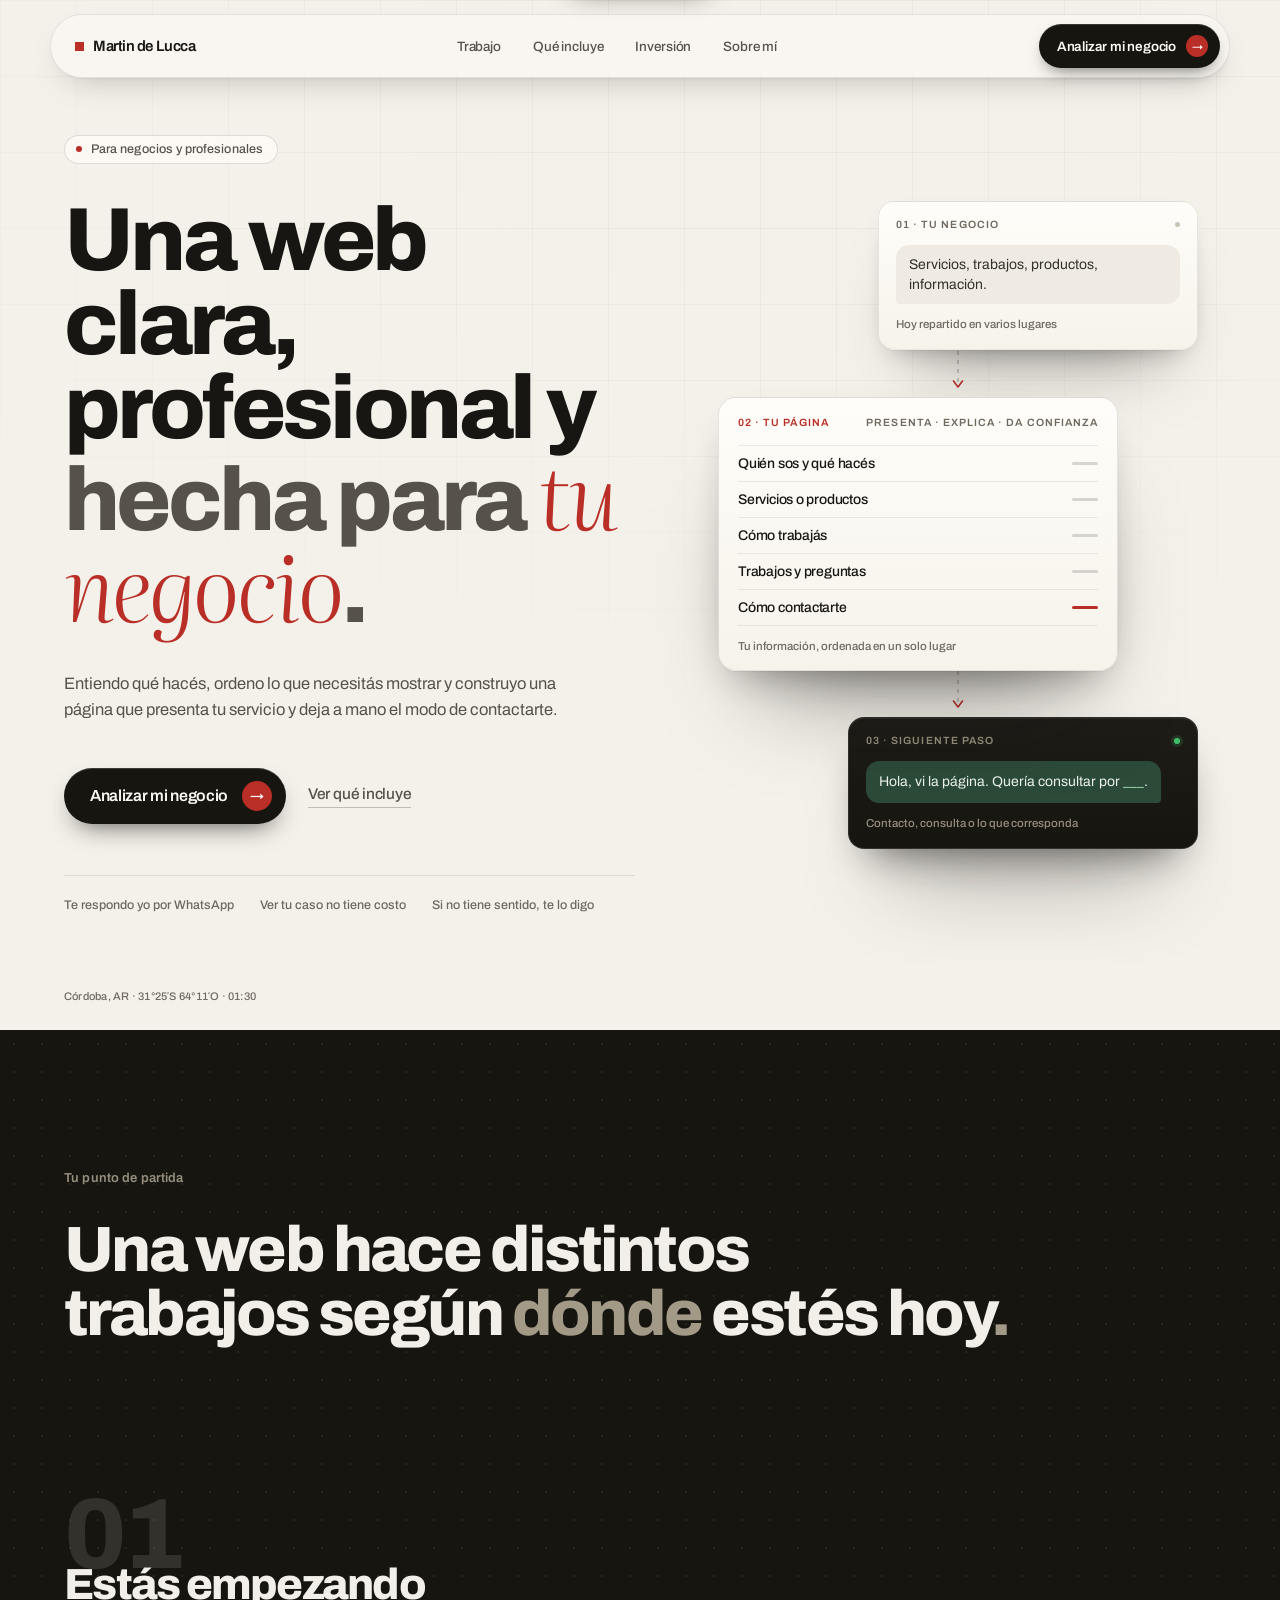
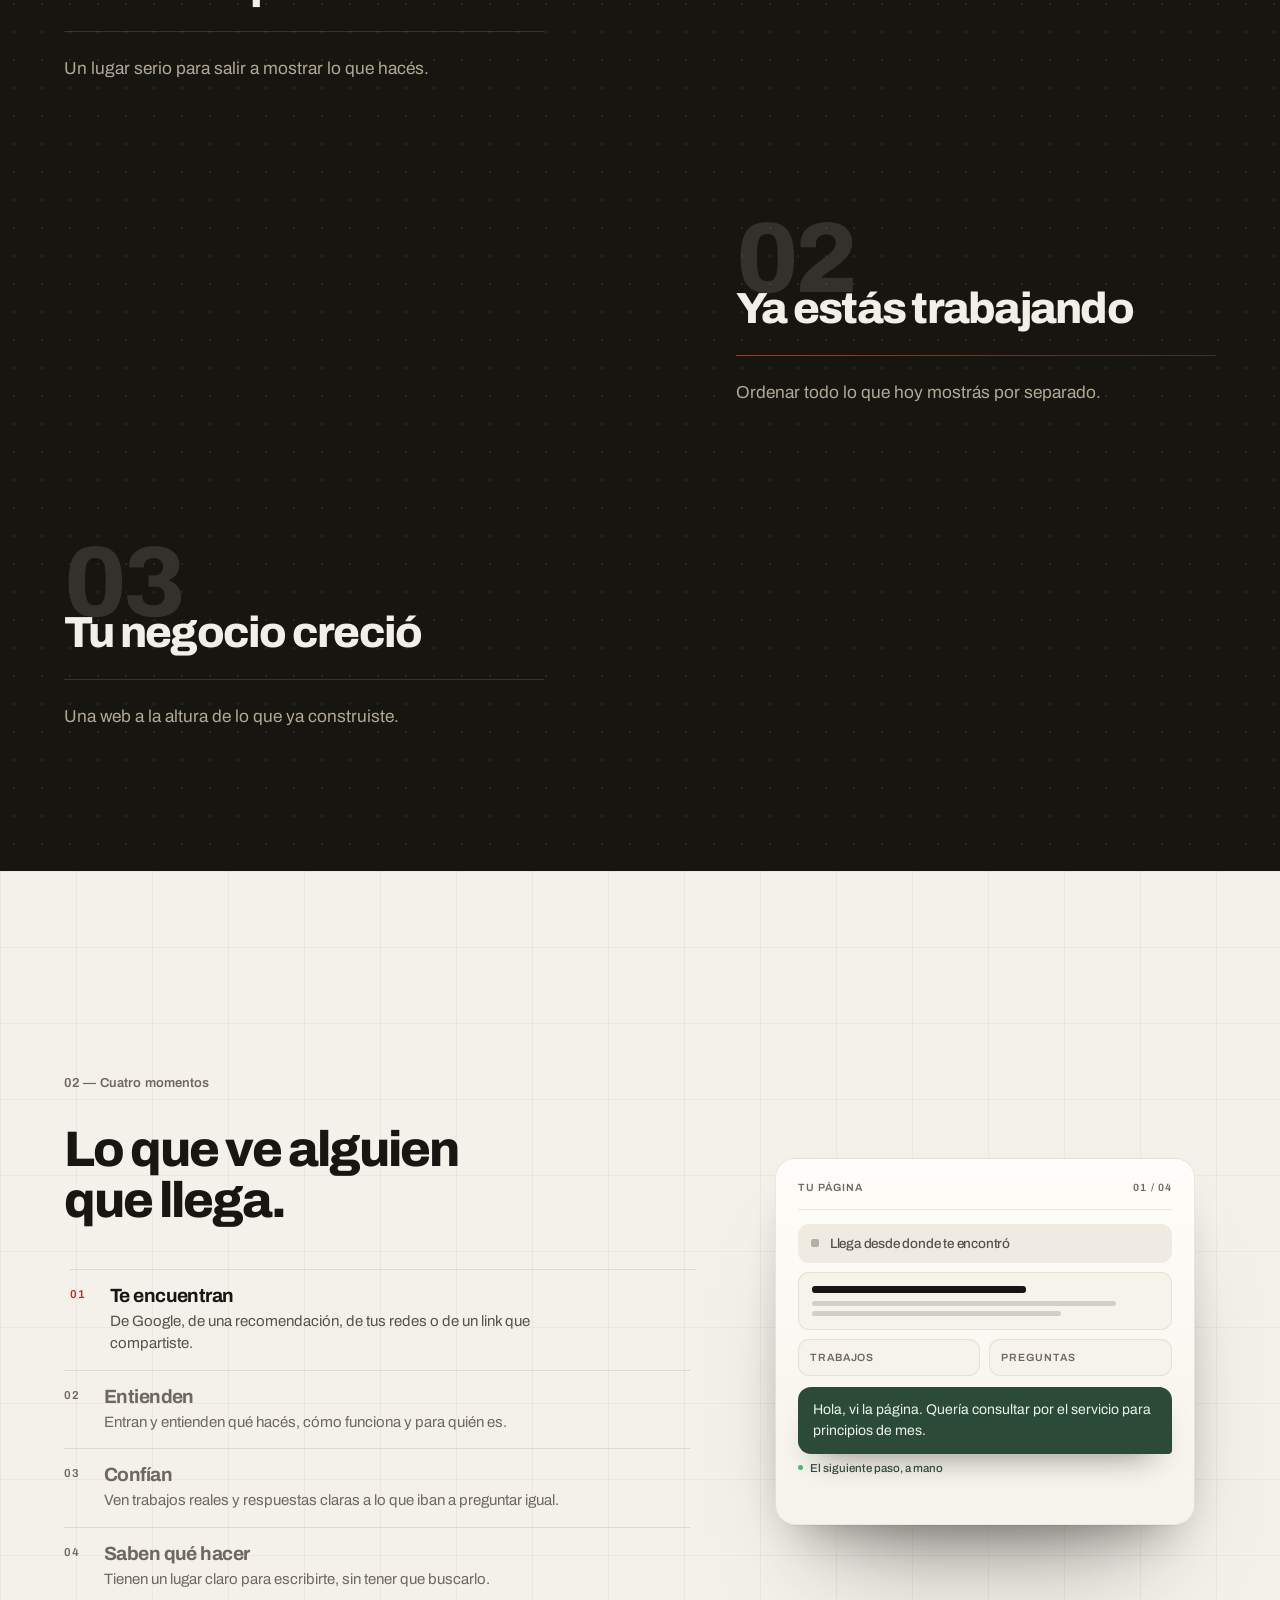
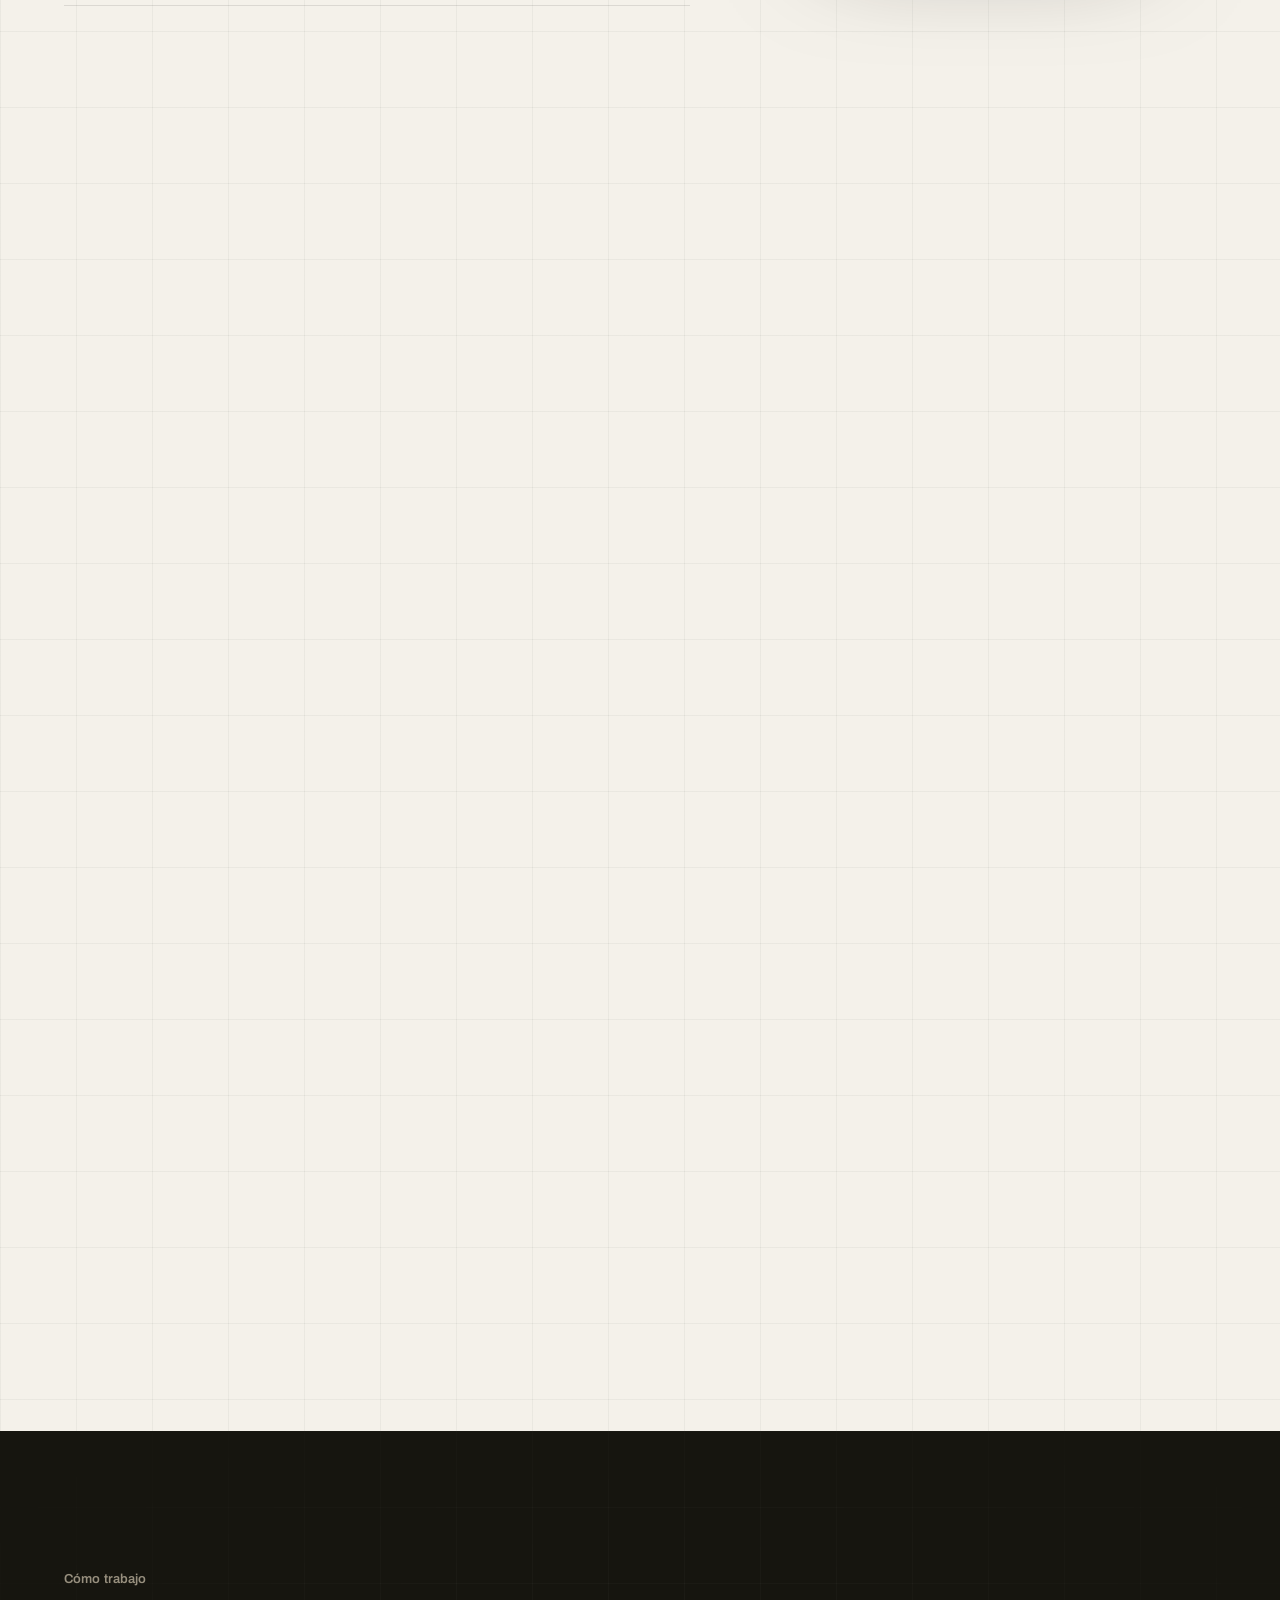
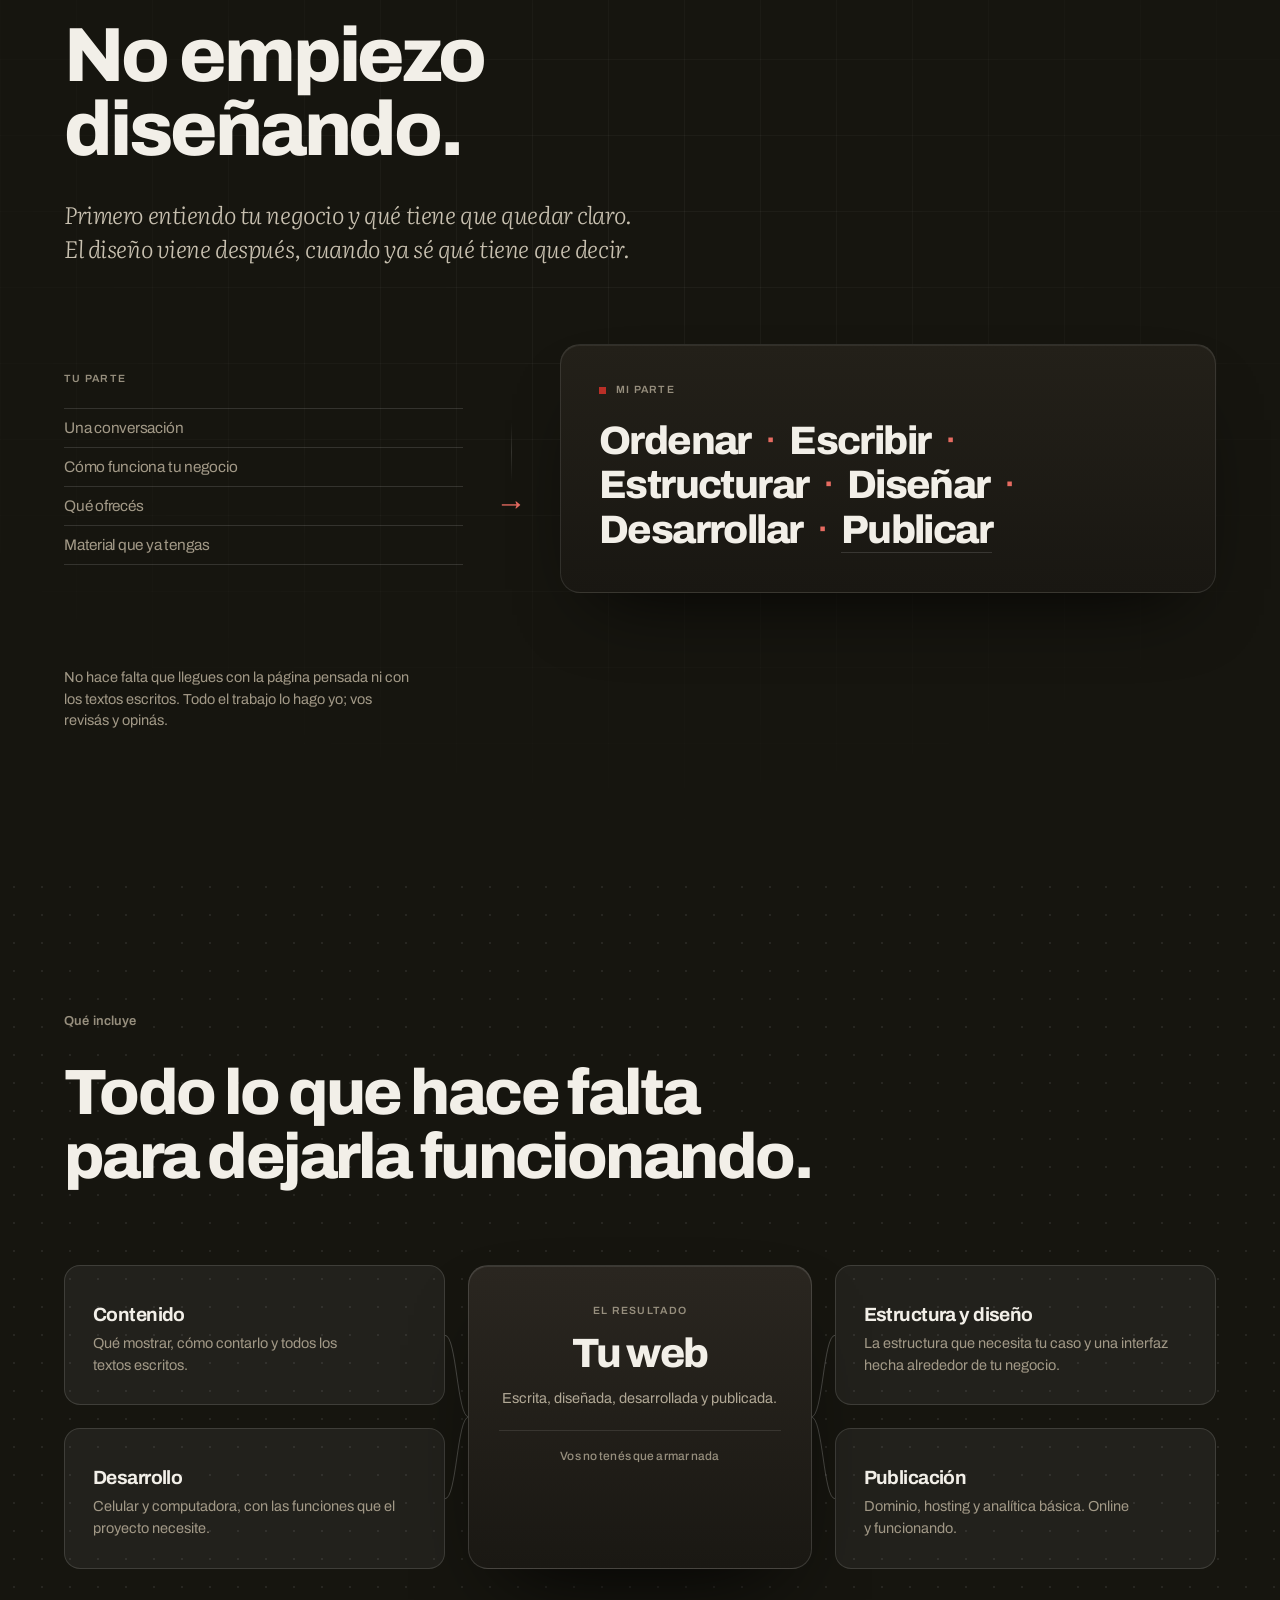
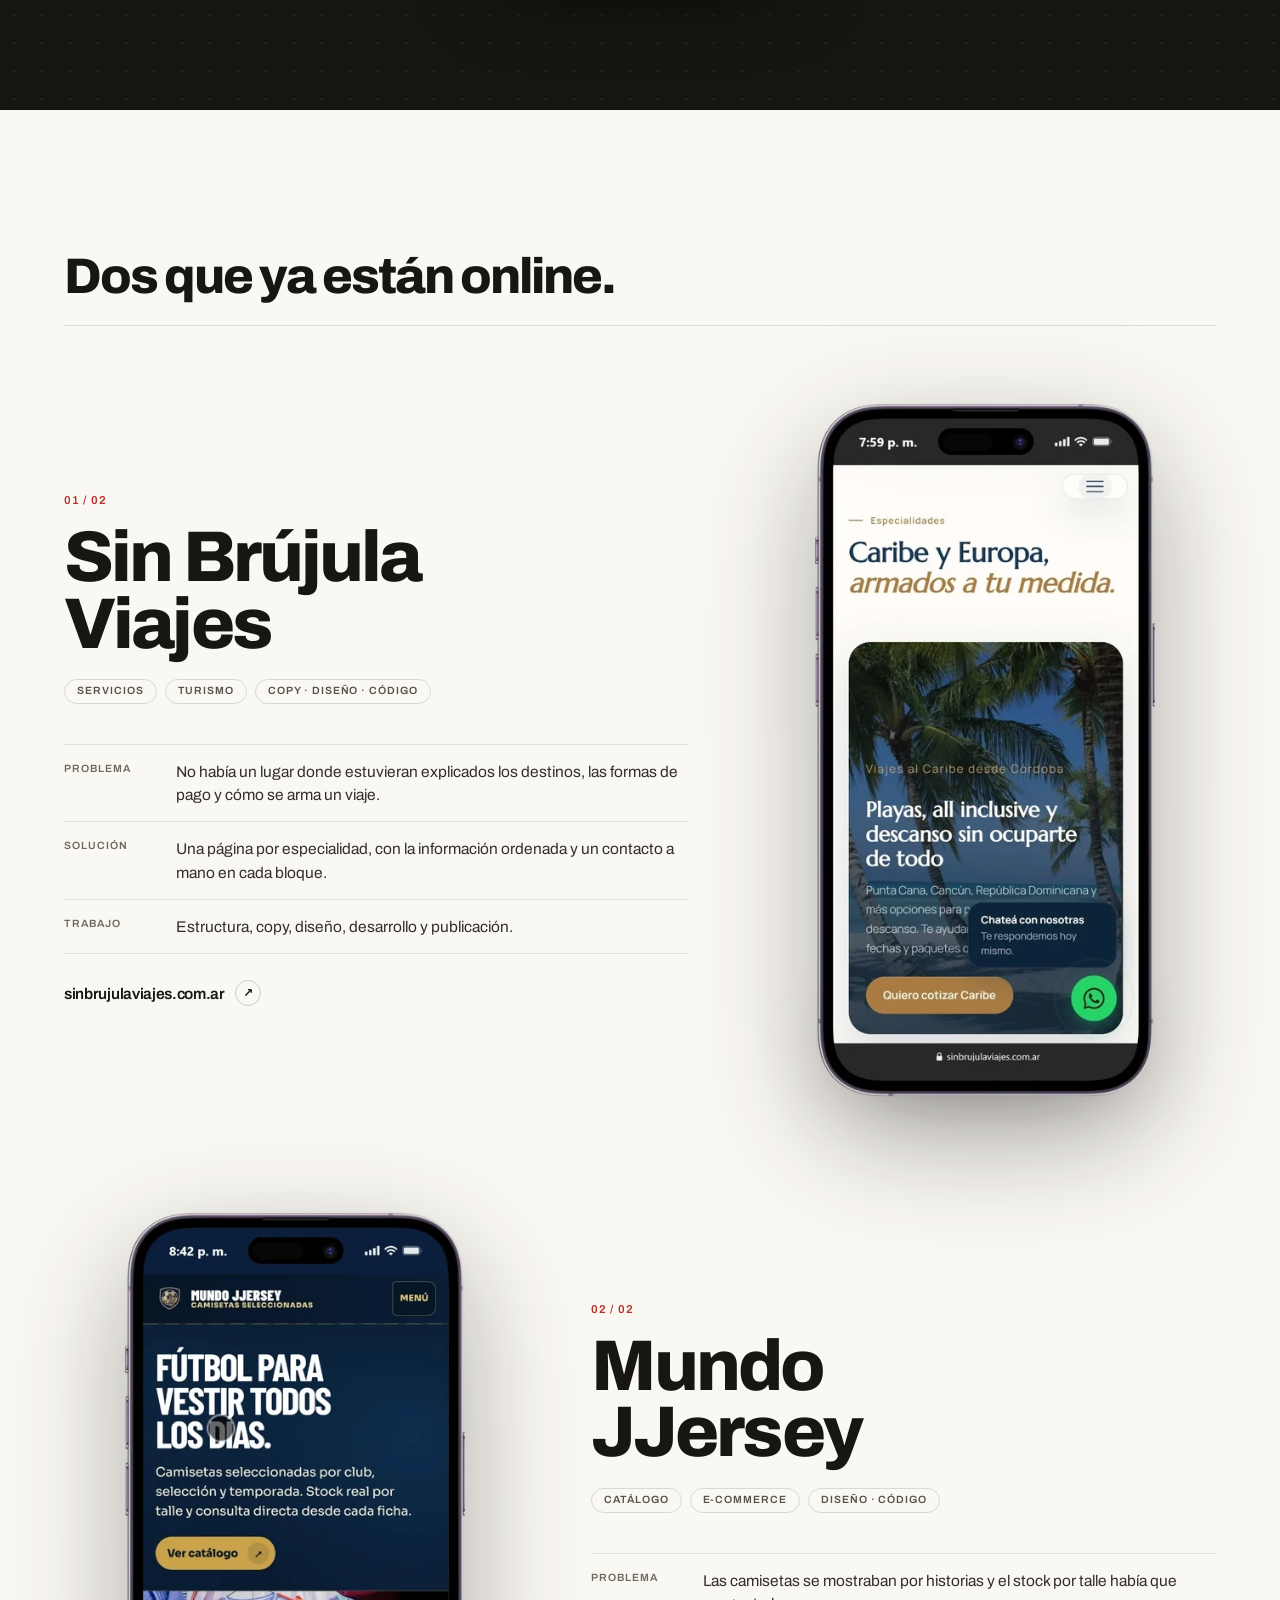
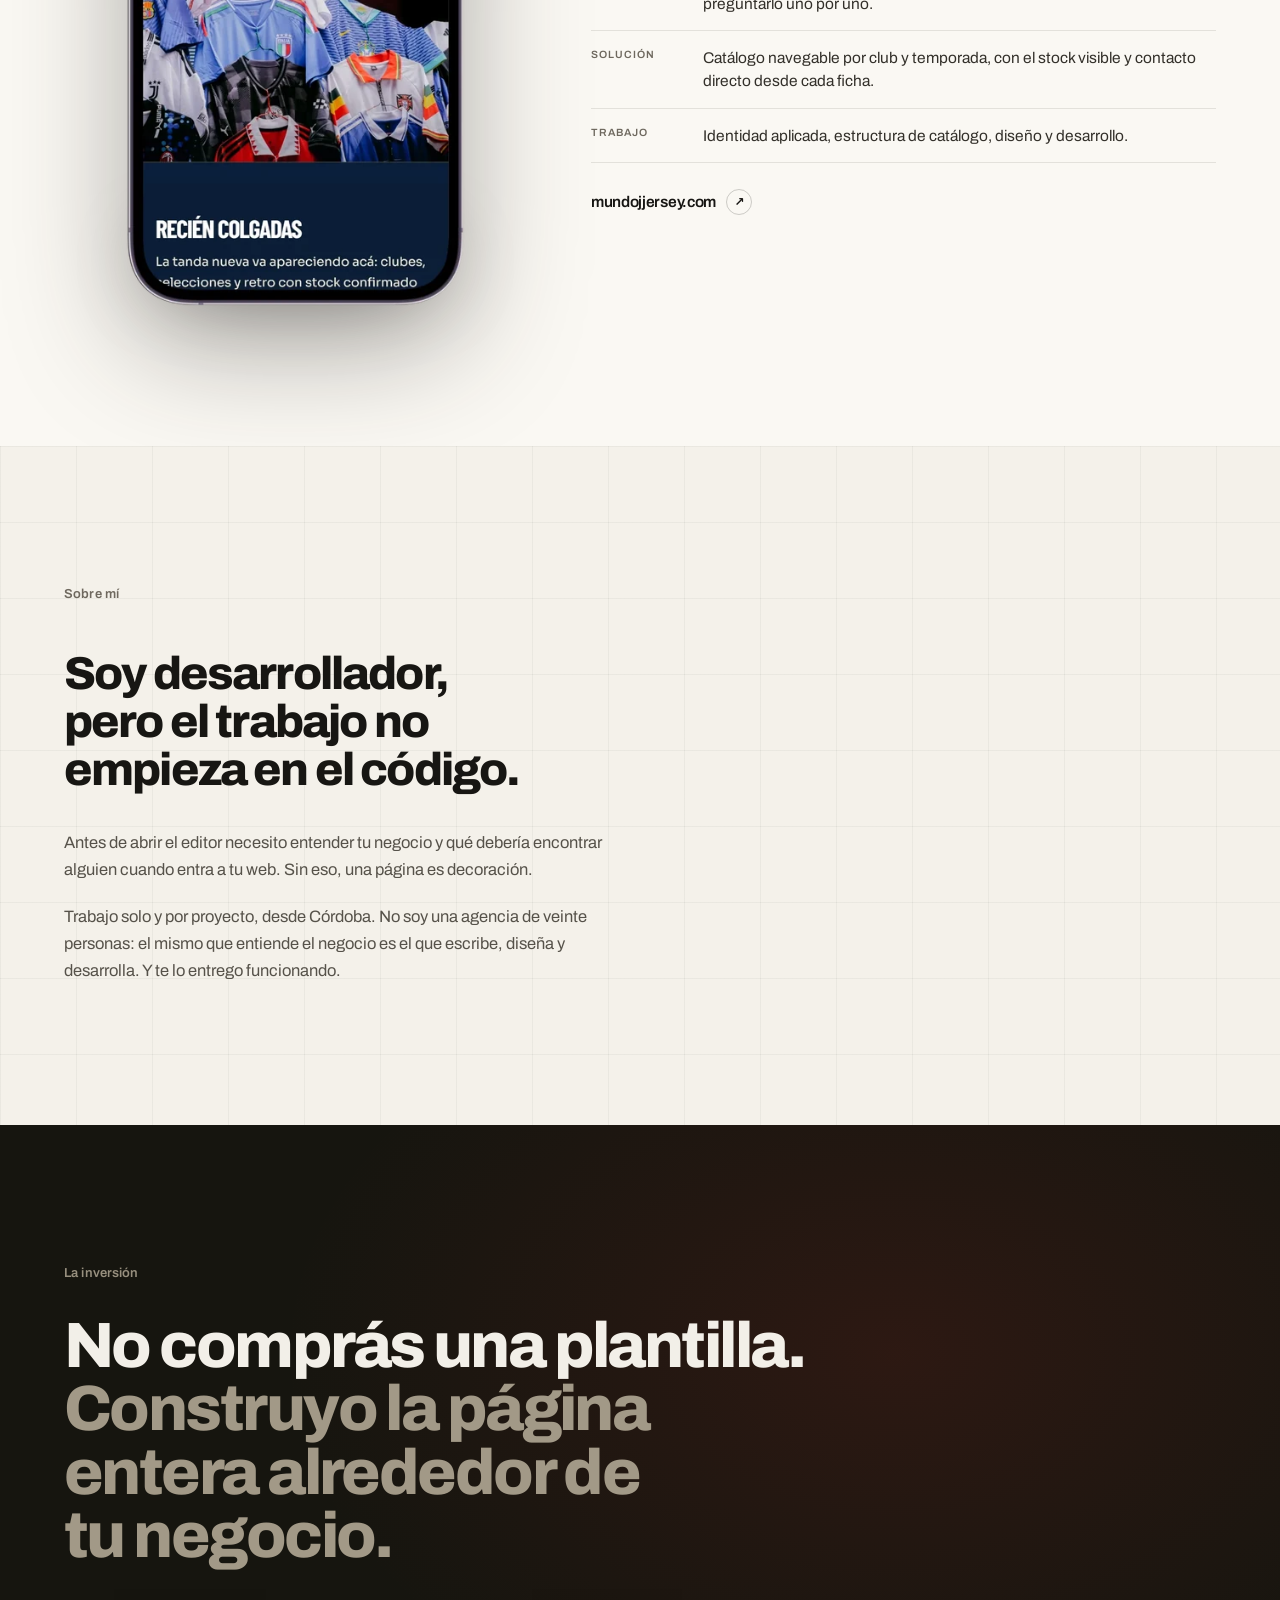
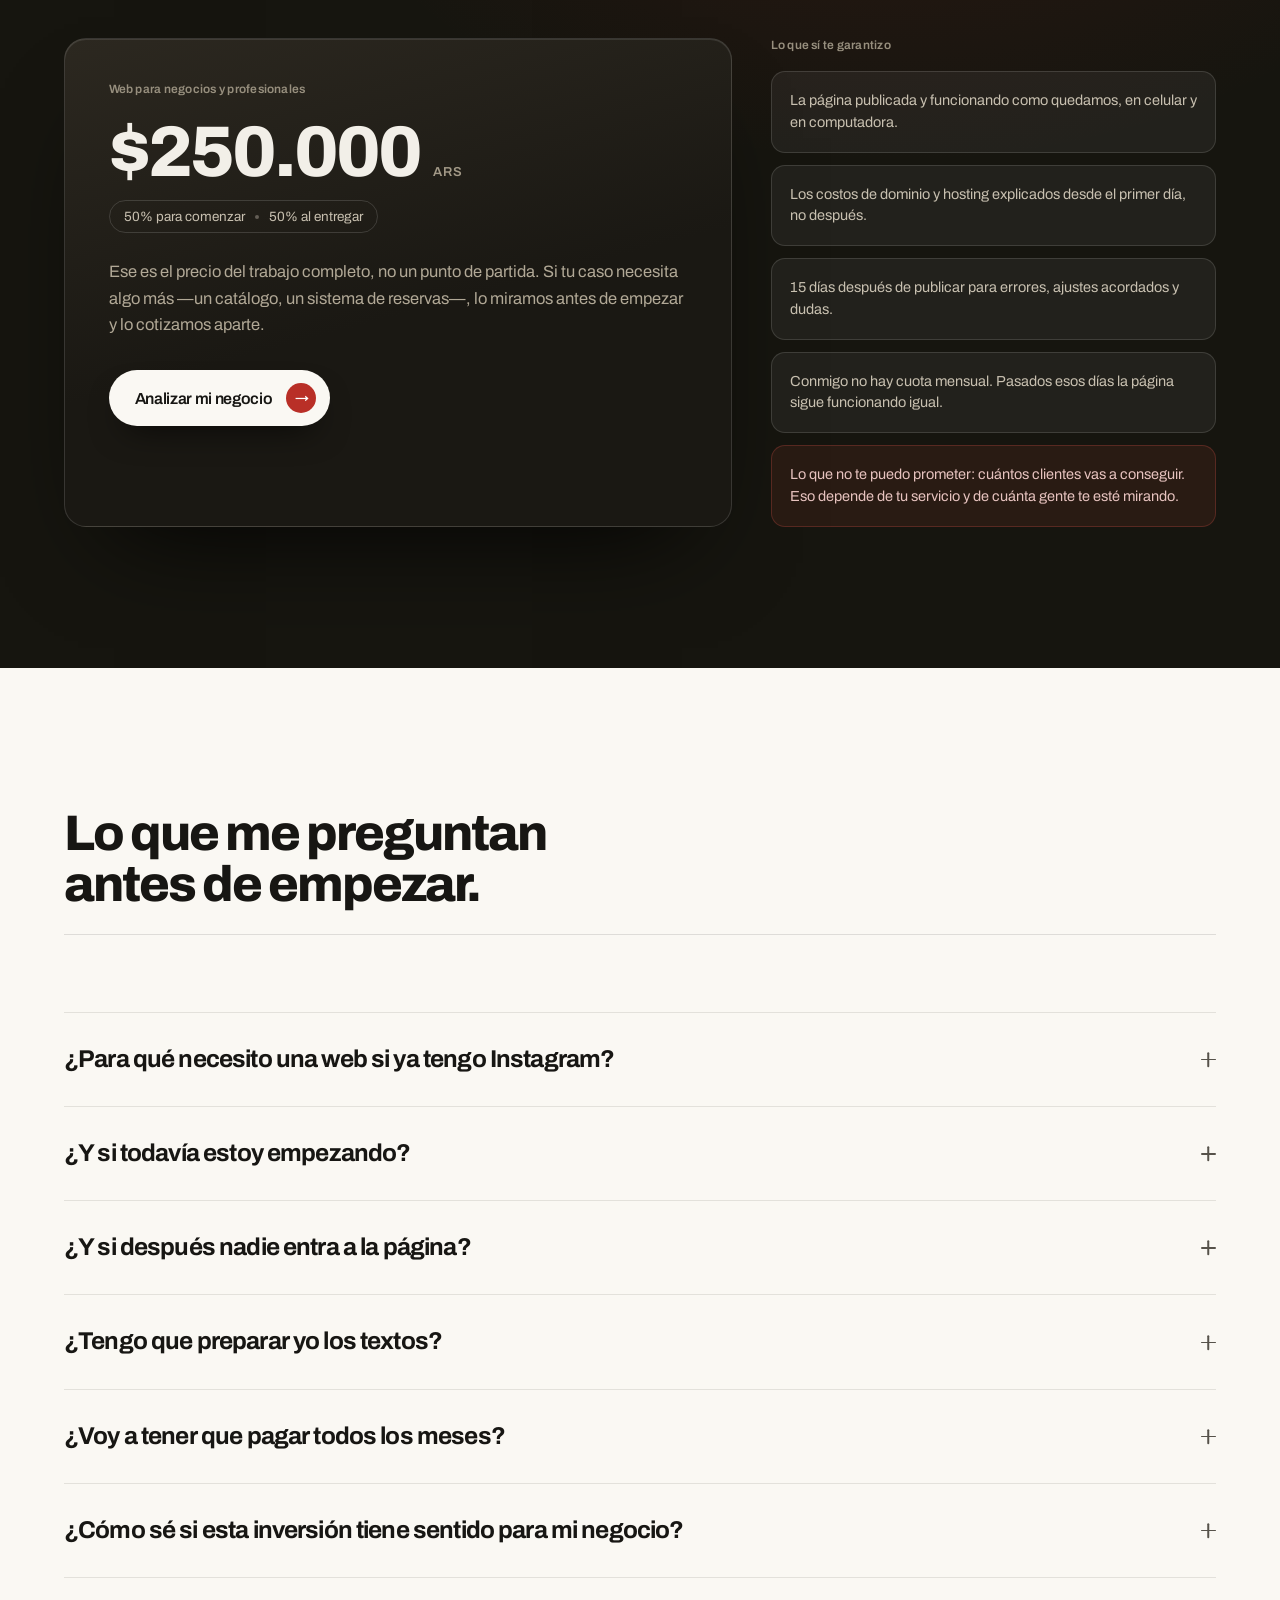
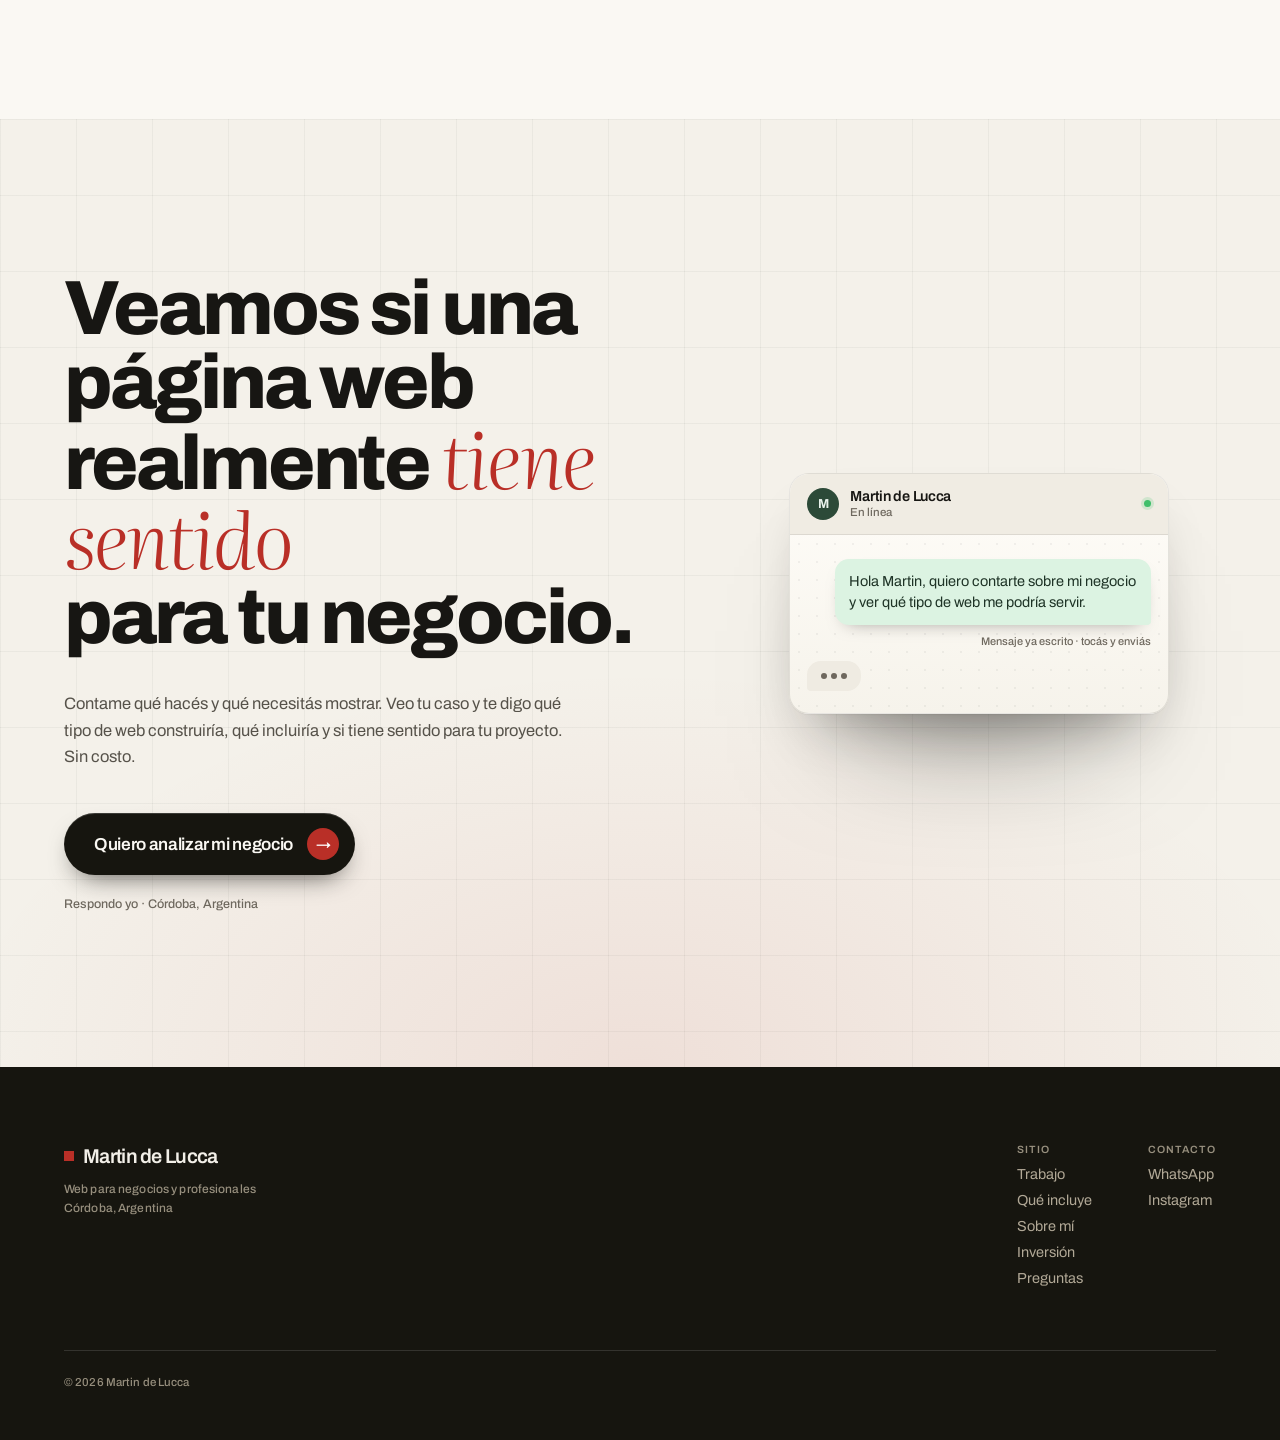
==== commit eea9e44f: "Reabre la rampa oscura, arregla la escala de pesos y aligera el scroll Las secciones oscuras se veía" ====
--- a/index.html
+++ b/index.html
@@ -106,14 +106,14 @@
         <div class="stage" data-hero-stage>
 
           <div class="stage__slot stage__slot--a" data-depth="0.5">
-            <article class="card card--paper" data-lift>
+            <div class="card card--paper" data-lift>
               <header class="card__head">
                 <span class="label label--tag">01 · Tu negocio</span>
                 <span class="dot dot--grey" aria-hidden="true"></span>
               </header>
               <p class="bubble bubble--in">Servicios, trabajos, productos, información.</p>
               <p class="label label--note only-desktop">Hoy repartido en varios lugares</p>
-            </article>
+            </div>
           </div>
 
           <div class="connector" aria-hidden="true">
@@ -125,7 +125,7 @@
           </div>
 
           <div class="stage__slot stage__slot--b" data-depth="1.1">
-            <article class="card card--paper card--hero-main" data-lift>
+            <div class="card card--paper card--hero-main" data-lift>
               <header class="card__head">
                 <span class="label label--tag label--accent">02 · Tu página</span>
                 <span class="label label--tag label--faint only-desktop">Presenta · Explica · Da confianza</span>
@@ -144,7 +144,7 @@
               </ul>
               <p class="rowlist__compact only-mobile">Presenta · Explica · Da confianza</p>
               <p class="label label--note only-desktop">Tu información, ordenada en un solo lugar</p>
-            </article>
+            </div>
           </div>
 
           <div class="connector" aria-hidden="true">
@@ -156,7 +156,7 @@
           </div>
 
           <div class="stage__slot stage__slot--c" data-depth="1.7">
-            <article class="card card--ink" data-lift>
+            <div class="card card--ink" data-lift>
               <header class="card__head">
                 <span class="label label--tag label--dim">03 · Siguiente paso</span>
                 <span class="dot dot--green" aria-hidden="true"></span>
@@ -164,7 +164,7 @@
               <p class="bubble bubble--wa">Hola, vi la página. Quería consultar por <span
                   class="bubble__blank">___</span>.</p>
               <p class="label label--note label--dim only-desktop">Contacto, consulta o lo que corresponda</p>
-            </article>
+            </div>
           </div>
 
         </div>
@@ -635,16 +635,16 @@
         <p class="label footer__tag">Web para negocios y profesionales<br />Córdoba, Argentina</p>
       </div>
       <div class="footer__cols">
-        <nav>
-          <p class="label footer__label">Sitio</p>
+        <nav aria-labelledby="nav-sitio">
+          <p class="label footer__label" id="nav-sitio">Sitio</p>
           <a href="#casos">Trabajo</a>
           <a href="#incluye">Qué incluye</a>
           <a href="#sobre-mi">Sobre mí</a>
           <a href="#precio">Inversión</a>
           <a href="#preguntas">Preguntas</a>
         </nav>
-        <nav>
-          <p class="label footer__label">Contacto</p>
+        <nav aria-labelledby="nav-contacto">
+          <p class="label footer__label" id="nav-contacto">Contacto</p>
           <a href="https://wa.me/543524401654?text=Hola%20Martin%2C%20quiero%20contarte%20sobre%20mi%20negocio%20y%20ver%20qu%C3%A9%20tipo%20de%20web%20me%20podr%C3%ADa%20servir.">WhatsApp</a>
           <a href="https://www.instagram.com/martindelucca_/" target="_blank" rel="noopener">Instagram<span class="vh"> (abre en una pestaña nueva)</span></a>
         </nav>
--- a/styles.css
+++ b/styles.css
@@ -25,14 +25,24 @@
   --hair: rgba(23, 21, 18, .1);
   --hair-2: rgba(23, 21, 18, .09);
 
-  /* Texto sobre oscuro — rampa verificada contra la superficie oscura más
-     clara del sistema (la card de precio, #2C2820), así un solo juego de tokens
-     sirve para --ink y para todas las cards elevadas. */
+  /* Texto sobre oscuro — verificada contra la superficie oscura más clara del
+     sistema (la card de precio, #2C2820), así un solo juego de tokens sirve
+     para --ink y para todas las cards elevadas.
+     Los ratios entre paréntesis son el peor caso, no el mejor.
+
+     Dos cosas que esta rampa arregla y conviene no volver a romper:
+     · RECORRIDO. Cumplir AA subiendo el piso apretó los tres tonos apagados
+       en una banda de 4.6% de luminancia: dejaban de ser una jerarquía y
+       pasaban a ser un gris repetido tres veces. Ahora abren 15.9%.
+     · CALIDEZ. --ink tiene croma 0.012. Un texto a croma 0.016 es apenas más
+       cálido que su fondo y el ojo lo lee como gris neutro sobre marrón. Estos
+       van a 0.024–0.028: leen crema, que es lo que la página quiere. */
   --on-ink: #F2EFE8;       /* 12.8:1 · primario */
-  --on-ink-muted: #A39D91; /*  5.4:1 · cuerpo secundario */
-  --on-ink-dim: #9A958B;   /*  4.9:1 · terciario */
-  --on-ink-faint: #948F85; /*  4.6:1 · labels y metadatos (piso AA) */
-  --hair-ink: rgba(255, 255, 255, .09);
+  --on-ink-2: #C8C0B0;     /*  8.1:1 · destacado sobre oscuro */
+  --on-ink-muted: #B1A896; /*  6.2:1 · cuerpo */
+  --on-ink-dim: #A29987;   /*  5.2:1 · terciario */
+  --on-ink-faint: #978F7E; /*  4.6:1 · labels y metadatos (piso AA) */
+  --hair-ink: rgba(255, 255, 255, .13);
 
   /* Acento */
   --accent: #B92F27;
@@ -44,10 +54,16 @@
   /* Tipografía — dos familias. Archivo hace interfaz, cuerpo, titulares
      y también los labels que antes pedían una mono dedicada; Literata entra sólo
      en los dos énfasis que lo justifican y en la pullquote.
-     --w-display está en una variable para mantener una sola decisión de peso. */
+     --w-display está en una variable para mantener una sola decisión de peso.
+
+     PESOS: Archivo se carga en instancias estáticas (400/500/600/700/800), no
+     como variable. Un 620 no existe: el navegador lo resuelve a 700, y un 550
+     a 600. Usar sólo los cinco pesos reales; un peso fraccionario acá no es
+     un ajuste fino, es un peso distinto del que se escribió.
+       800 display · 700 subtítulos · 600 labels · 500 metadatos · 400 cuerpo */
   --sans: 'Archivo', system-ui, -apple-system, sans-serif;
   --serif: 'Literata', Georgia, serif;
-  --w-display: 700;
+  --w-display: 800;
 
   /* Métrica */
   --max: 1280px;
@@ -144,18 +160,18 @@
    footer- y se cae en todo lo que en realidad era una frase: una oracion entera
    en mayusculas es justo el tic que habia que sacar. De paso los cuerpos suben
    de 9.5-10px a 10.5-11.5px, que es donde se leen en la calle. */
-.label { font-weight: 620; letter-spacing: .04em; font-variant-numeric: tabular-nums; }
-.label--tag { font-size: 10.5px; font-weight: 640; letter-spacing: .1em; text-transform: uppercase; line-height: 1.3; color: var(--faint); }
+.label { font-weight: 600; letter-spacing: .04em; font-variant-numeric: tabular-nums; }
+.label--tag { font-size: 10.5px; font-weight: 600; letter-spacing: .1em; text-transform: uppercase; line-height: 1.3; color: var(--faint); }
 :is(.section--ink, .footer, .card--ink) .label--tag { color: var(--on-ink-faint); }
 .label--note { margin-top: 12px; font-size: 11.5px; font-weight: 500; letter-spacing: 0; line-height: 1.45; color: var(--faint); }
-.label--case { font-size: 11.5px; font-weight: 640; letter-spacing: .1em; color: var(--accent); margin-bottom: 18px; }
+.label--case { font-size: 11.5px; font-weight: 600; letter-spacing: .1em; color: var(--accent); margin-bottom: 18px; }
 .label--accent { color: var(--accent); }
 .label--accent-lt { color: var(--accent-lt); }
 .label--faint { color: var(--faint); }
 .label--dim { color: var(--on-ink-faint); }
 
 .eyebrow {
-  font-size: 13px; font-weight: 620; letter-spacing: .01em; line-height: 1.2;
+  font-size: 13px; font-weight: 600; letter-spacing: .01em; line-height: 1.2;
   color: var(--on-ink-faint); margin-bottom: clamp(22px, 3vw, 32px);
   font-variant-numeric: tabular-nums;
 }
@@ -194,7 +210,7 @@
   margin: clamp(22px, 2.6vw, 30px) 0 clamp(52px, 6vw, 82px);
   max-width: 24em; font-family: var(--serif); font-style: italic; font-weight: 300;
   font-size: clamp(19px, 1.85vw, 26px); line-height: 1.44; letter-spacing: -.018em;
-  color: #C6C0B4; text-wrap: pretty;
+  color: var(--on-ink-2); text-wrap: pretty;
 }
 
 /* ── BOTONES ─────────────────────────────────────────────── */
@@ -222,6 +238,7 @@
 
 .link-under {
   display: inline-flex; align-items: center; gap: 9px;
+  min-height: 24px;
   font-size: 15.5px; font-weight: 500; letter-spacing: -.015em; color: var(--muted);
   padding-bottom: 3px; border-bottom: 1px solid rgba(23, 21, 18, .24);
   transition: color .25s ease, border-color .25s ease;
@@ -250,7 +267,7 @@
   border-color: rgba(23, 21, 18, .13);
   box-shadow: 0 1px 2px rgba(23, 21, 18, .06), 0 18px 44px -20px rgba(23, 21, 18, .44);
 }
-.brand { display: flex; align-items: center; gap: 9px; flex-shrink: 0; }
+.brand { display: inline-flex; align-items: center; gap: 9px; min-height: 24px; flex-shrink: 0; }
 .brand:hover { color: inherit; }
 .brand__mark { width: 9px; height: 9px; background: var(--accent); display: block; flex-shrink: 0; }
 .brand__name { font-size: 15px; font-weight: 600; letter-spacing: -.03em; white-space: nowrap; }
@@ -270,7 +287,7 @@
   display: inline-flex; align-items: center; gap: 9px;
   padding: 7px 14px 7px 11px; border-radius: 999px;
   border: 1px solid rgba(23, 21, 18, .13); background: rgba(255, 253, 249, .7);
-  font-size: 12.5px; font-weight: 550; letter-spacing: .005em; line-height: 1; color: var(--muted);
+  font-size: 12.5px; font-weight: 500; letter-spacing: .005em; line-height: 1; color: var(--muted);
   margin-bottom: clamp(24px, 3vw, 34px);
 }
 .eyebrow-pill span:last-child { white-space: nowrap; }
@@ -278,7 +295,7 @@
   display: flex; flex-wrap: wrap; gap: 10px 26px;
   margin-top: clamp(34px, 4vw, 52px); padding-top: 20px;
   border-top: 1px solid var(--hair);
-  font-size: 12.5px; font-weight: 520; letter-spacing: 0; line-height: 1.5; color: var(--faint);
+  font-size: 12.5px; font-weight: 500; letter-spacing: 0; line-height: 1.5; color: var(--faint);
 }
 .meta-row--single { margin-top: 20px; padding-top: 0; border: 0; color: var(--faint); }
 
@@ -341,7 +358,7 @@
   display: block; font-family: var(--sans); font-weight: var(--w-display);
   font-size: clamp(56px, 8vw, 100px); line-height: .82; letter-spacing: -.04em;
   font-variant-numeric: tabular-nums;
-  color: rgba(255, 255, 255, .09);
+  color: rgba(255, 255, 255, .12);
 }
 .start__t {
   margin-top: clamp(-14px, -1vw, -8px);
@@ -398,10 +415,10 @@
 .system__links { position: absolute; inset: 0; width: 100%; height: 100%; pointer-events: none; overflow: visible; opacity: 0; transition: opacity .5s ease; }
 .area {
   padding: clamp(20px, 2.2vw, 28px); border-radius: 16px;
-  background: rgba(255, 255, 255, .04); border: 1px solid var(--hair-ink);
+  background: rgba(255, 255, 255, .055); border: 1px solid var(--hair-ink);
   transition: transform .4s var(--ease), background .4s ease, border-color .4s ease;
 }
-.area:hover { transform: translateY(-3px); background: rgba(255, 255, 255, .06); border-color: rgba(255, 255, 255, .16); }
+.area:hover { transform: translateY(-3px); background: rgba(255, 255, 255, .08); border-color: rgba(255, 255, 255, .2); }
 .area h3 { margin-top: 10px; font-size: clamp(17px, 1.5vw, 21px); font-weight: 700; letter-spacing: -.03em; color: var(--on-ink); }
 .area__d { margin-top: 8px; font-size: 14.5px; line-height: 1.5; color: var(--on-ink-dim); text-wrap: pretty; }
 .area--contenido { grid-area: contenido; }
@@ -436,7 +453,7 @@
 .steps { display: flex; flex-direction: column; }
 .step { display: flex; gap: 18px; padding: 15px 0; border-top: 1px solid rgba(23, 21, 18, .11); transition: transform .5s var(--ease); }
 .step.is-last { border-bottom: 1px solid rgba(23, 21, 18, .11); }
-.step__n { font-size: 11.5px; font-weight: 640; font-variant-numeric: tabular-nums; line-height: 1.6; letter-spacing: .1em; color: var(--accent); width: 22px; flex-shrink: 0; transition: color .4s ease; }
+.step__n { font-size: 11.5px; font-weight: 600; font-variant-numeric: tabular-nums; line-height: 1.6; letter-spacing: .1em; color: var(--accent); width: 22px; flex-shrink: 0; transition: color .4s ease; }
 .step__t { font-size: clamp(17px, 1.5vw, 21px); font-weight: 700; letter-spacing: -.03em; color: var(--text); transition: color .4s ease; }
 .step__d { font-size: 15px; line-height: 1.5; color: var(--muted); margin-top: 4px; max-width: 32em; transition: color .4s ease; }
 
@@ -468,7 +485,7 @@
 .skel--l { height: 5px; width: 88%; background: rgba(23, 21, 18, .16); margin-bottom: 5px; }
 .skel--m { height: 5px; width: 72%; background: rgba(23, 21, 18, .16); }
 .demo__pair { display: flex; gap: 9px; }
-.demo__chip { flex: 1; padding: 11px; border-radius: 11px; background: var(--paper-2); border: 1px solid rgba(23, 21, 18, .08); font-size: 10.5px; font-weight: 620; letter-spacing: .09em; text-transform: uppercase; line-height: 1.3; color: var(--faint); }
+.demo__chip { flex: 1; padding: 11px; border-radius: 11px; background: var(--paper-2); border: 1px solid rgba(23, 21, 18, .08); font-size: 10.5px; font-weight: 600; letter-spacing: .09em; text-transform: uppercase; line-height: 1.3; color: var(--faint); }
 .demo__wa { margin-top: 2px; }
 .demo__wa-note { display: flex; align-items: center; gap: 7px; margin-top: 8px; font-size: 11.5px; font-weight: 500; letter-spacing: 0; color: var(--wa-ink); }
 .demo__wa-note .dot { width: 5px; height: 5px; box-shadow: none; }
@@ -546,11 +563,11 @@
 .case--flip { grid-template-columns: 1fr 1.35fr; }
 .case__title { font-size: clamp(38px, 5.6vw, 74px); line-height: .93; letter-spacing: -.04em; font-weight: var(--w-display); text-wrap: balance; }
 .tags { display: flex; flex-wrap: wrap; gap: 8px; margin-top: 22px; }
-.tags li { padding: 6px 12px; border-radius: 999px; border: 1px solid rgba(23, 21, 18, .14); font-size: 10.5px; font-weight: 620; letter-spacing: .09em; text-transform: uppercase; line-height: 1; color: var(--muted); }
+.tags li { padding: 6px 12px; border-radius: 999px; border: 1px solid rgba(23, 21, 18, .14); font-size: 10.5px; font-weight: 600; letter-spacing: .09em; text-transform: uppercase; line-height: 1; color: var(--muted); }
 .facts { margin-top: clamp(28px, 3.2vw, 40px); }
 .facts > div { display: flex; flex-wrap: wrap; gap: 6px 20px; padding: 15px 0; border-top: 1px solid var(--hair); }
 .facts > div.is-last { border-bottom: 1px solid var(--hair); }
-.facts dt { font-size: 10.5px; font-weight: 640; letter-spacing: .1em; text-transform: uppercase; line-height: 1.7; color: var(--faint); width: 92px; flex-shrink: 0; }
+.facts dt { font-size: 10.5px; font-weight: 600; letter-spacing: .1em; text-transform: uppercase; line-height: 1.7; color: var(--faint); width: 92px; flex-shrink: 0; }
 .facts dd { flex: 1 1 240px; font-size: 15.5px; line-height: 1.5; color: #33302A; }
 .case__link { display: inline-flex; align-items: center; gap: 10px; margin-top: 26px; font-size: 15.5px; font-weight: 600; letter-spacing: -.02em; }
 .case__shot { display: flex; justify-content: center; }
@@ -578,7 +595,7 @@
   box-shadow: var(--sh-card);
 }
 .portrait figcaption {
-  margin-top: 14px; font-size: 10.5px; font-weight: 620;
+  margin-top: 14px; font-size: 10.5px; font-weight: 600;
   letter-spacing: .1em; text-transform: uppercase; color: var(--faint);
 }
 /* Variantes desktop / mobile. Por defecto manda desktop; el switch está en el
@@ -593,17 +610,17 @@
 .precio .wrap { position: relative; }
 .precio__grid { display: grid; grid-template-columns: 1.5fr 1fr; gap: clamp(20px, 3vw, 40px); align-items: stretch; }
 .offer { padding: clamp(28px, 3.4vw, 44px); border-radius: 22px; background: linear-gradient(165deg, #2C2820, #1A1813 55%); border: 1px solid rgba(255, 255, 255, .13); box-shadow: 0 50px 100px -50px rgba(0, 0, 0, .95), inset 0 1px 0 rgba(255, 255, 255, .1); }
-.offer > .label--tag { display: block; font-size: 12px; letter-spacing: .02em; text-transform: none; }
+.offer > .label--tag { display: block; font-size: 12px; font-weight: 600; letter-spacing: .02em; text-transform: none; }
 .offer__price { display: flex; flex-wrap: wrap; align-items: baseline; gap: 12px; margin-top: 22px; }
 .offer__price .label { font-size: 13px; letter-spacing: .08em; color: var(--on-ink-dim); }
 .offer__fig { font-size: clamp(40px, 5.6vw, 72px); font-weight: var(--w-display); letter-spacing: -.04em; line-height: .9; }
-.offer__terms { display: inline-flex; align-items: center; gap: 10px; margin-top: 16px; padding: 8px 14px; border-radius: 999px; border: 1px solid rgba(255, 255, 255, .14); font-size: 13.5px; color: #C6C0B4; }
+.offer__terms { display: inline-flex; align-items: center; gap: 10px; margin-top: 16px; padding: 8px 14px; border-radius: 999px; border: 1px solid rgba(255, 255, 255, .14); font-size: 13.5px; color: var(--on-ink-2); }
 .offer__terms .dot { width: 4px; height: 4px; background: var(--muted-2); }
 .offer__note { margin-top: 26px; font-size: 16.5px; line-height: 1.6; color: var(--on-ink-muted); max-width: 36em; text-wrap: pretty; }
 .offer .btn { margin-top: 32px; }
 .guarantee { display: flex; flex-direction: column; gap: 12px; }
 .guarantee > .label--tag { font-size: 12px; letter-spacing: .02em; text-transform: none; margin-bottom: 6px; }
-.guarantee__item { padding: 18px; border-radius: 14px; background: rgba(255, 255, 255, .04); border: 1px solid var(--hair-ink); font-size: 14.5px; line-height: 1.5; color: #C6C0B4; }
+.guarantee__item { padding: 18px; border-radius: 14px; background: rgba(255, 255, 255, .055); border: 1px solid var(--hair-ink); font-size: 14.5px; line-height: 1.5; color: var(--on-ink-2); }
 .guarantee__item--warn { background: rgba(226, 86, 74, .09); border-color: rgba(226, 86, 74, .25); color: #E7C3BF; }
 
 /* ── 08 · CTA FINAL ──────────────────────────────────────── */
@@ -633,10 +650,15 @@
 .brand--footer .brand__name { font-size: 20px; letter-spacing: -.035em; color: var(--on-ink); }
 .footer__tag { margin-top: 12px; font-size: 12px; font-weight: 500; letter-spacing: .01em; line-height: 1.55; color: var(--on-ink-faint); }
 .footer__cols { display: flex; flex-wrap: wrap; gap: 30px 56px; }
-.footer__cols nav { display: flex; flex-direction: column; gap: 9px; }
-.footer__cols a { font-size: 14.5px; transition: color .25s ease; }
+.footer__cols nav { display: flex; flex-direction: column; gap: 2px; }
+/* 24px de alto mínimo: WCAG 2.2 AA 2.5.8. El gap bajó a 2px porque ahora
+   el área táctil la da el padding, no la separación. */
+.footer__cols a {
+  display: inline-flex; align-items: center; min-height: 24px;
+  font-size: 14.5px; transition: color .25s ease;
+}
 .footer__cols a:hover { color: var(--on-ink); }
-.footer__label { font-size: 10.5px; font-weight: 640; letter-spacing: .1em; text-transform: uppercase; color: var(--on-ink-faint); margin-bottom: 5px; }
+.footer__label { font-size: 10.5px; font-weight: 600; letter-spacing: .1em; text-transform: uppercase; color: var(--on-ink-faint); margin-bottom: 5px; }
 .footer__bottom { margin-top: clamp(38px, 5vw, 60px); padding-top: 22px; border-top: 1px solid var(--hair-ink); display: flex; flex-wrap: wrap; gap: 12px 24px; justify-content: space-between; font-size: 11.5px; font-weight: 500; letter-spacing: .01em; line-height: 1.6; color: var(--on-ink-faint); }
 
 /* ── CURSOR ──────────────────────────────────────────────────
@@ -644,15 +666,17 @@
    `difference` lo hace legible sobre cream y sobre ink sin cambiar color. */
 .cursor-dot {
   position: fixed; top: 0; left: 0; z-index: 300;
-  width: 14px; height: 14px; margin: -7px 0 0 -7px;
+  width: 32px; height: 32px; margin: -16px 0 0 -16px;
   background: #fff; border-radius: 999px;
   mix-blend-mode: difference; pointer-events: none;
   opacity: 0; will-change: transform;
-  transition: opacity .25s ease, width .25s var(--ease), height .25s var(--ease),
-              margin .25s var(--ease);
+  /* La caja es fija y el tamaño lo da un scale que interpola el mismo rAF que
+     mueve el punto (14px en reposo = scale .4375, 32px sobre un link = 1).
+     Antes se animaban width, height y margin: tres propiedades de layout
+     recalculadas en cada hover sobre cualquier link de la página. */
+  transition: opacity .25s ease;
 }
 .cursor-dot.is-on { opacity: 1; }
-.cursor-dot.is-over { width: 32px; height: 32px; margin: -16px 0 0 -16px; }
 
 @media (hover: none), (pointer: coarse) { .cursor-dot { display: none; } }
 @media (prefers-reduced-motion: reduce) { .cursor-dot { display: none; } }
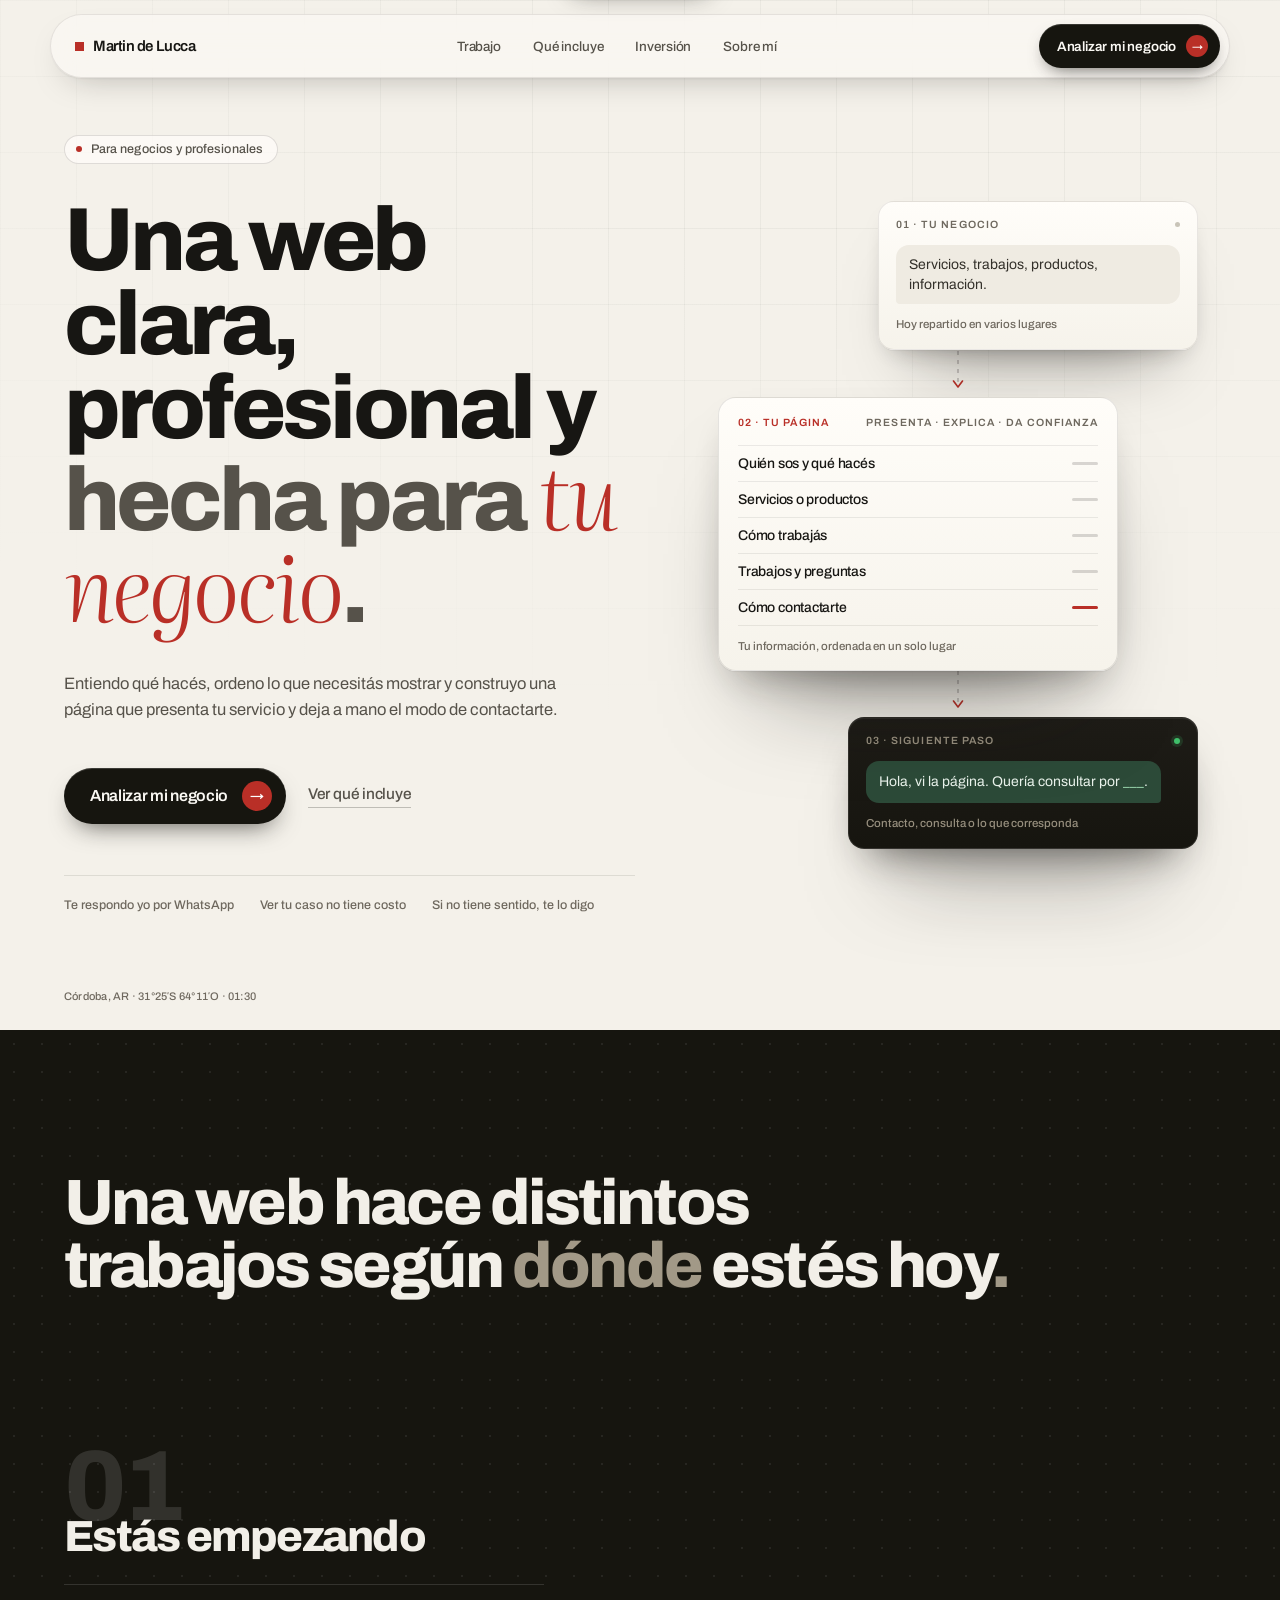
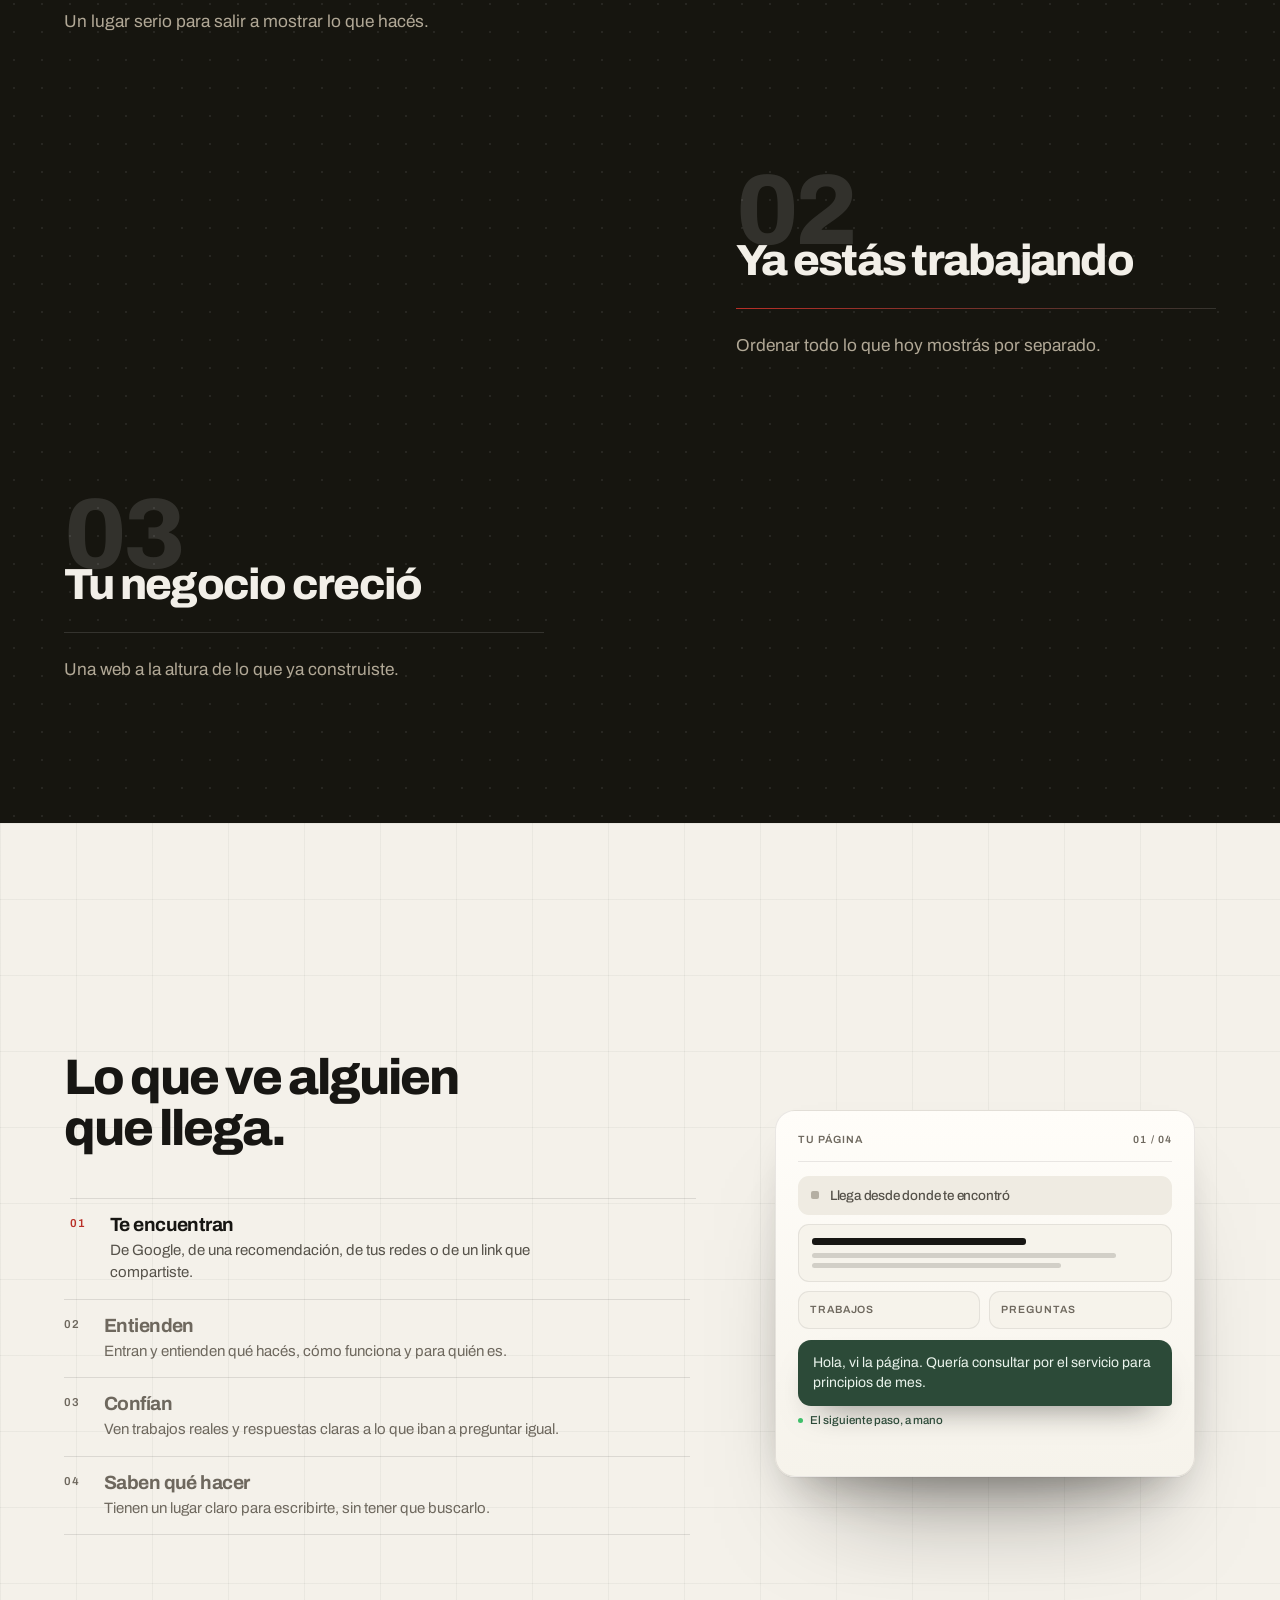
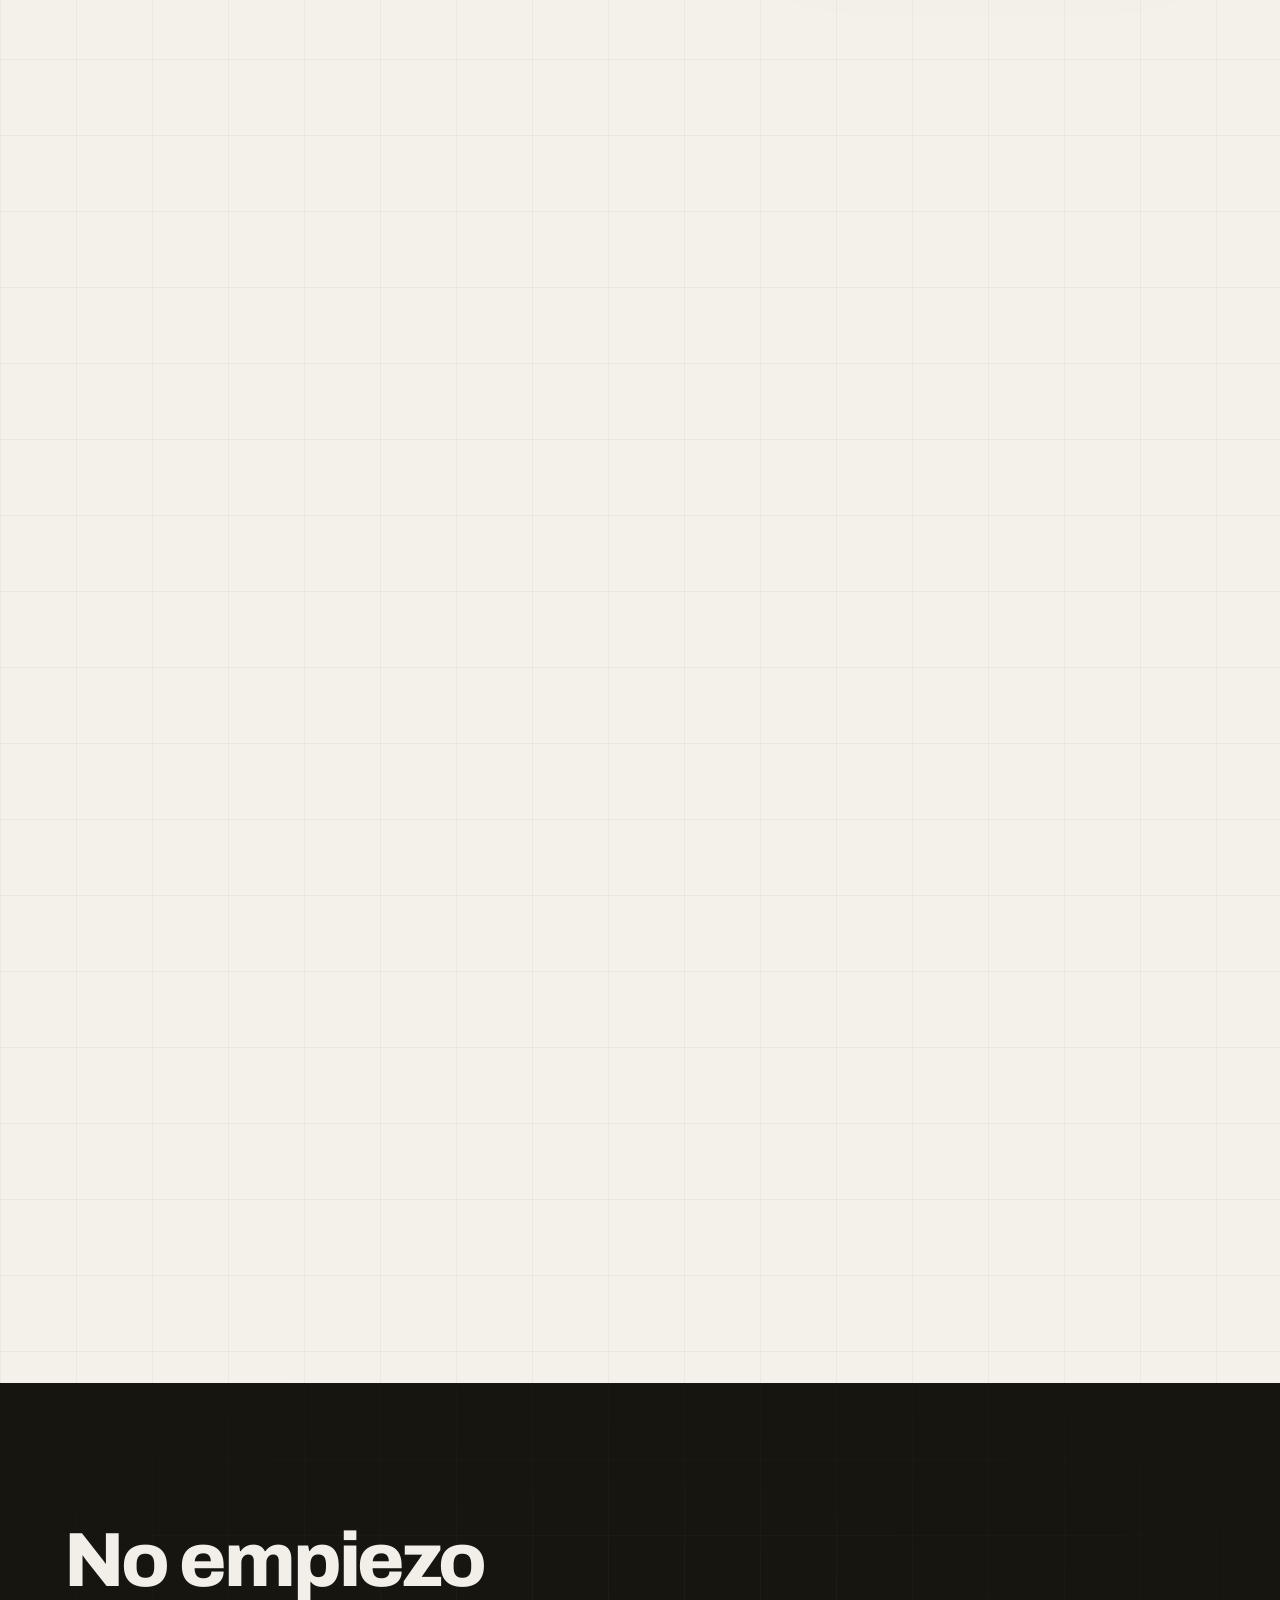
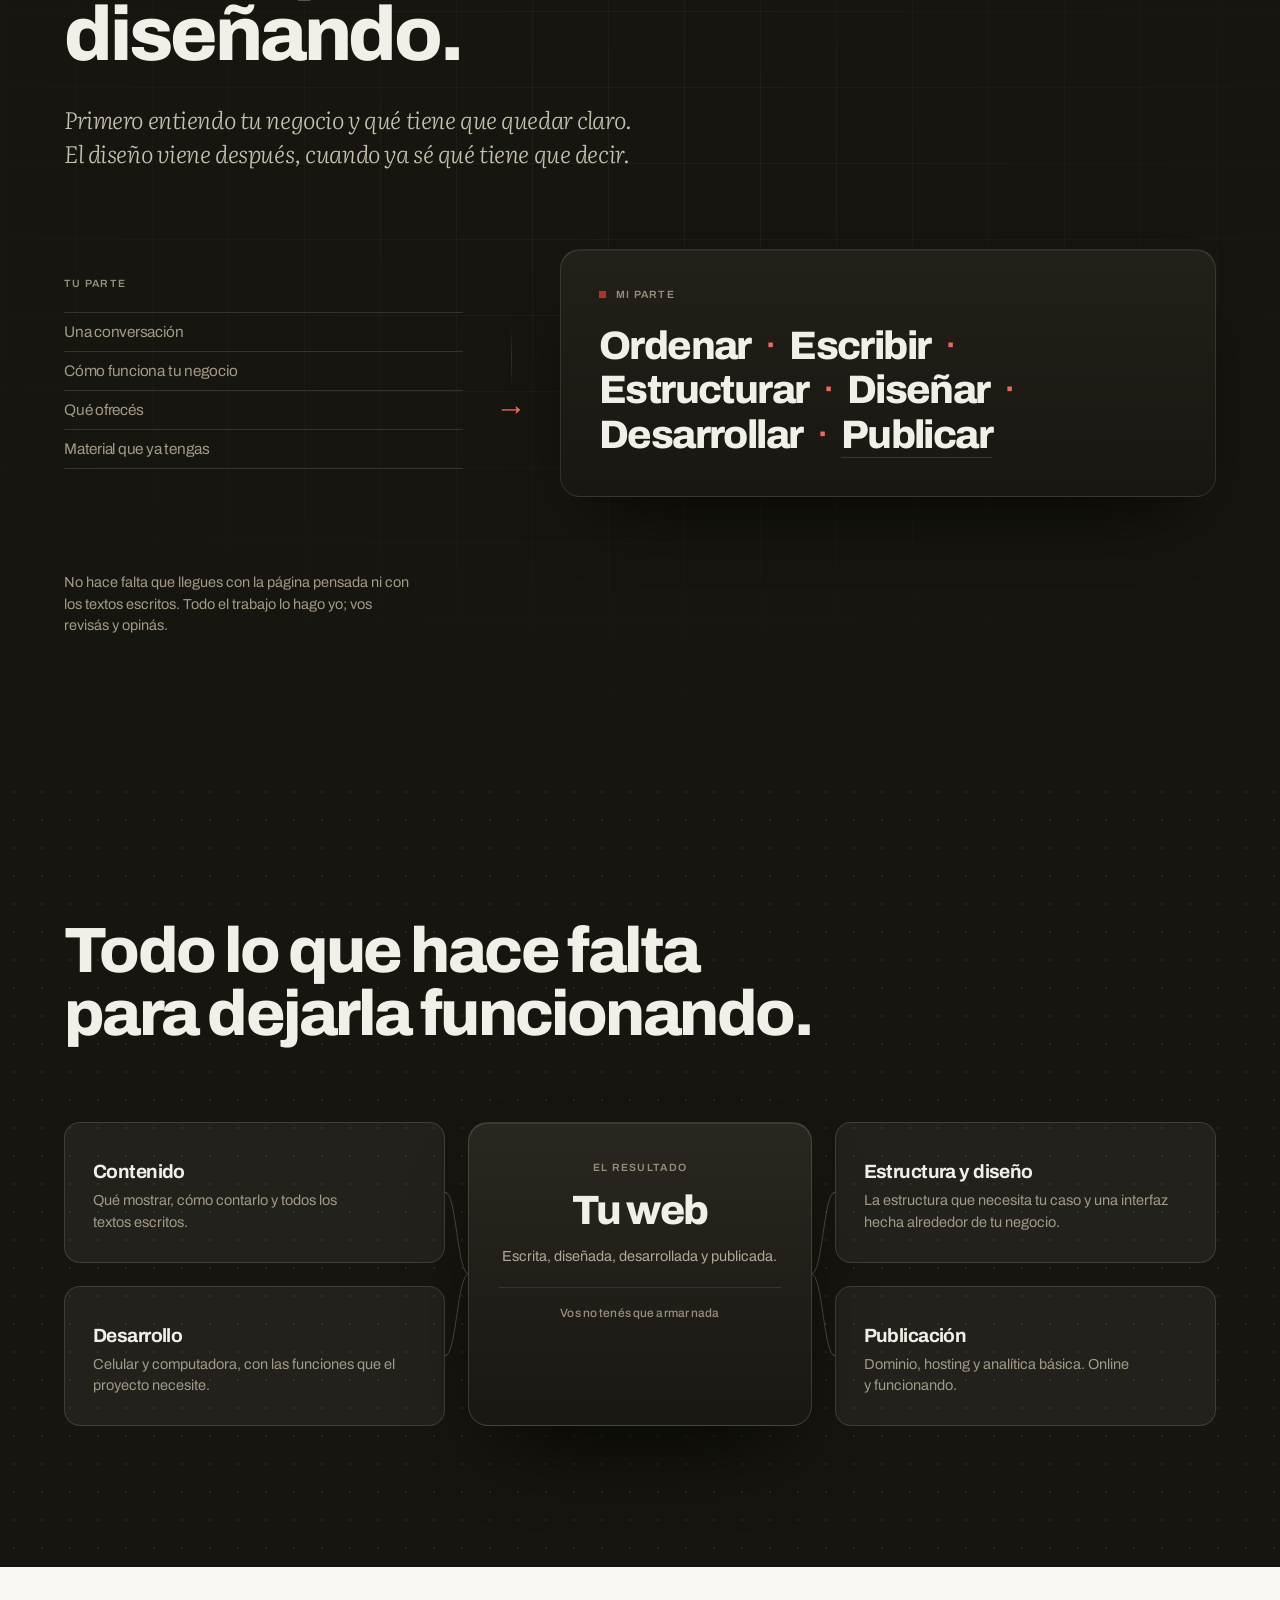
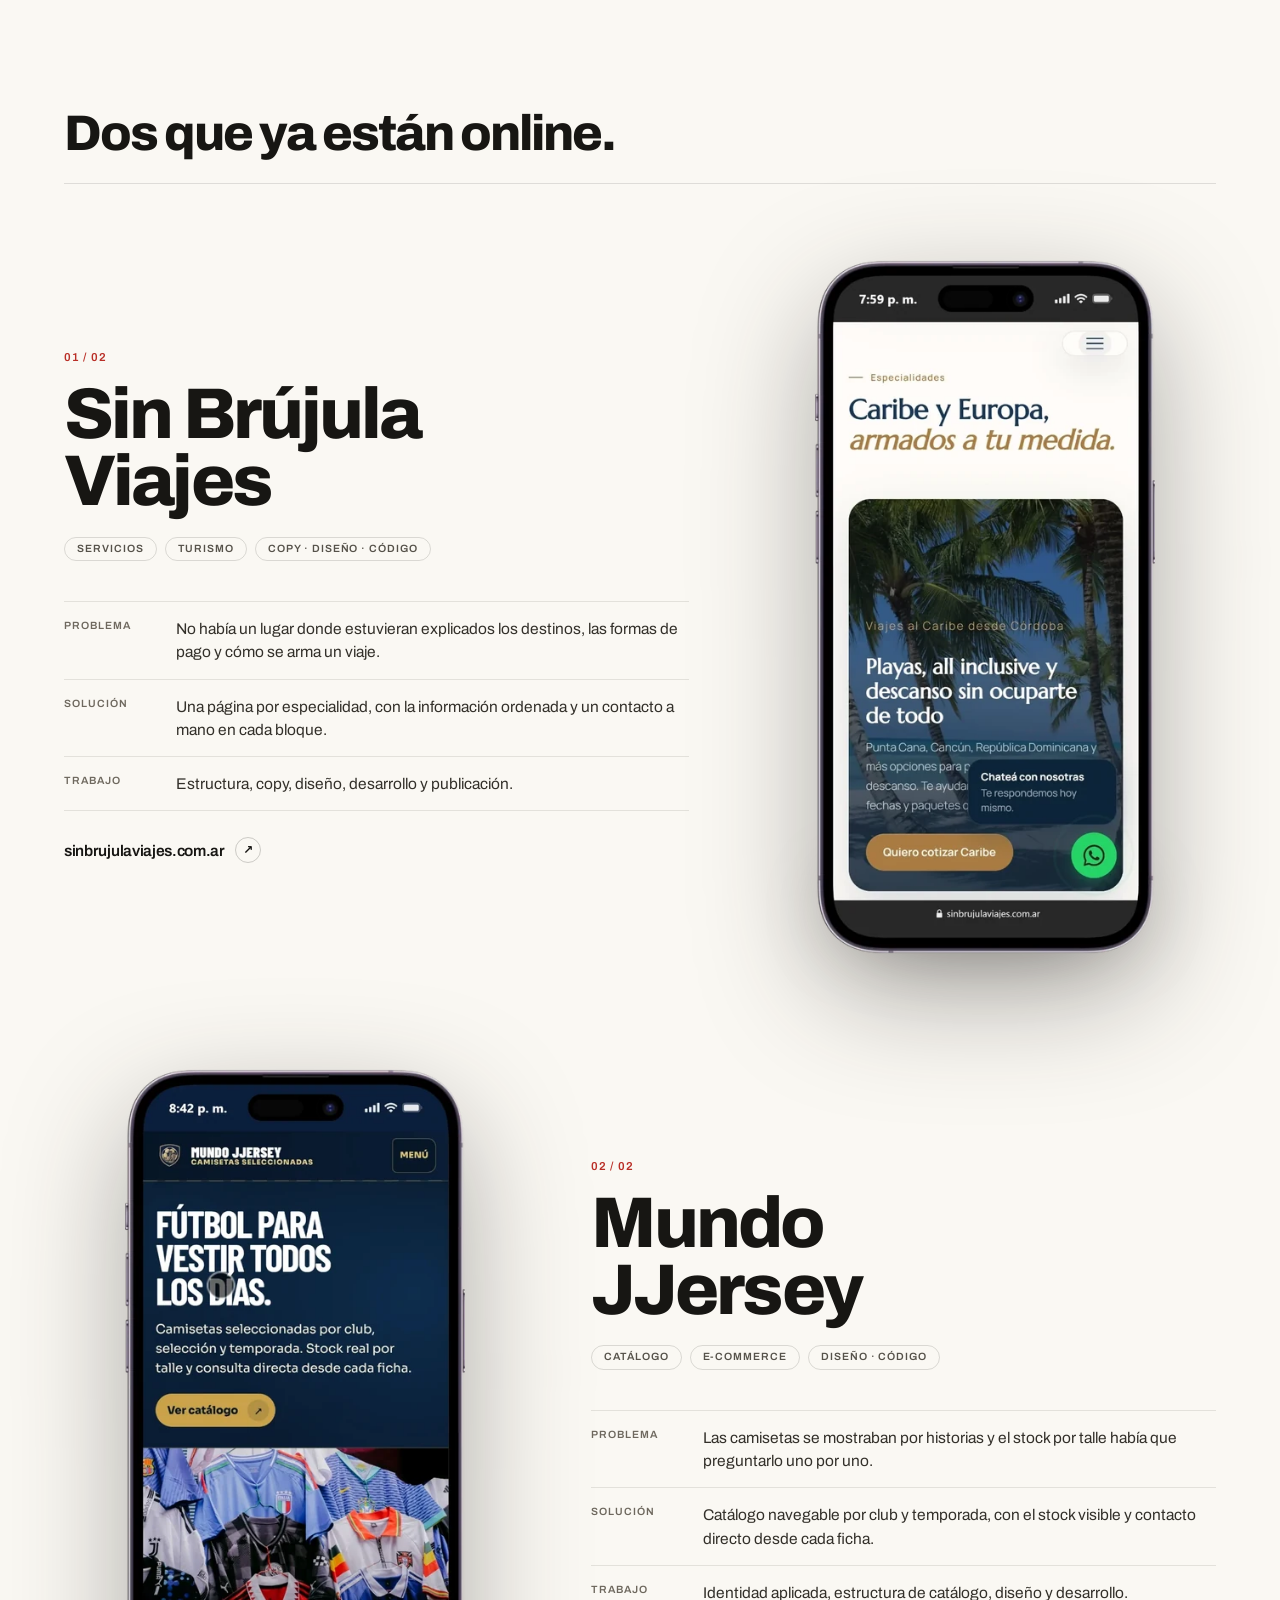
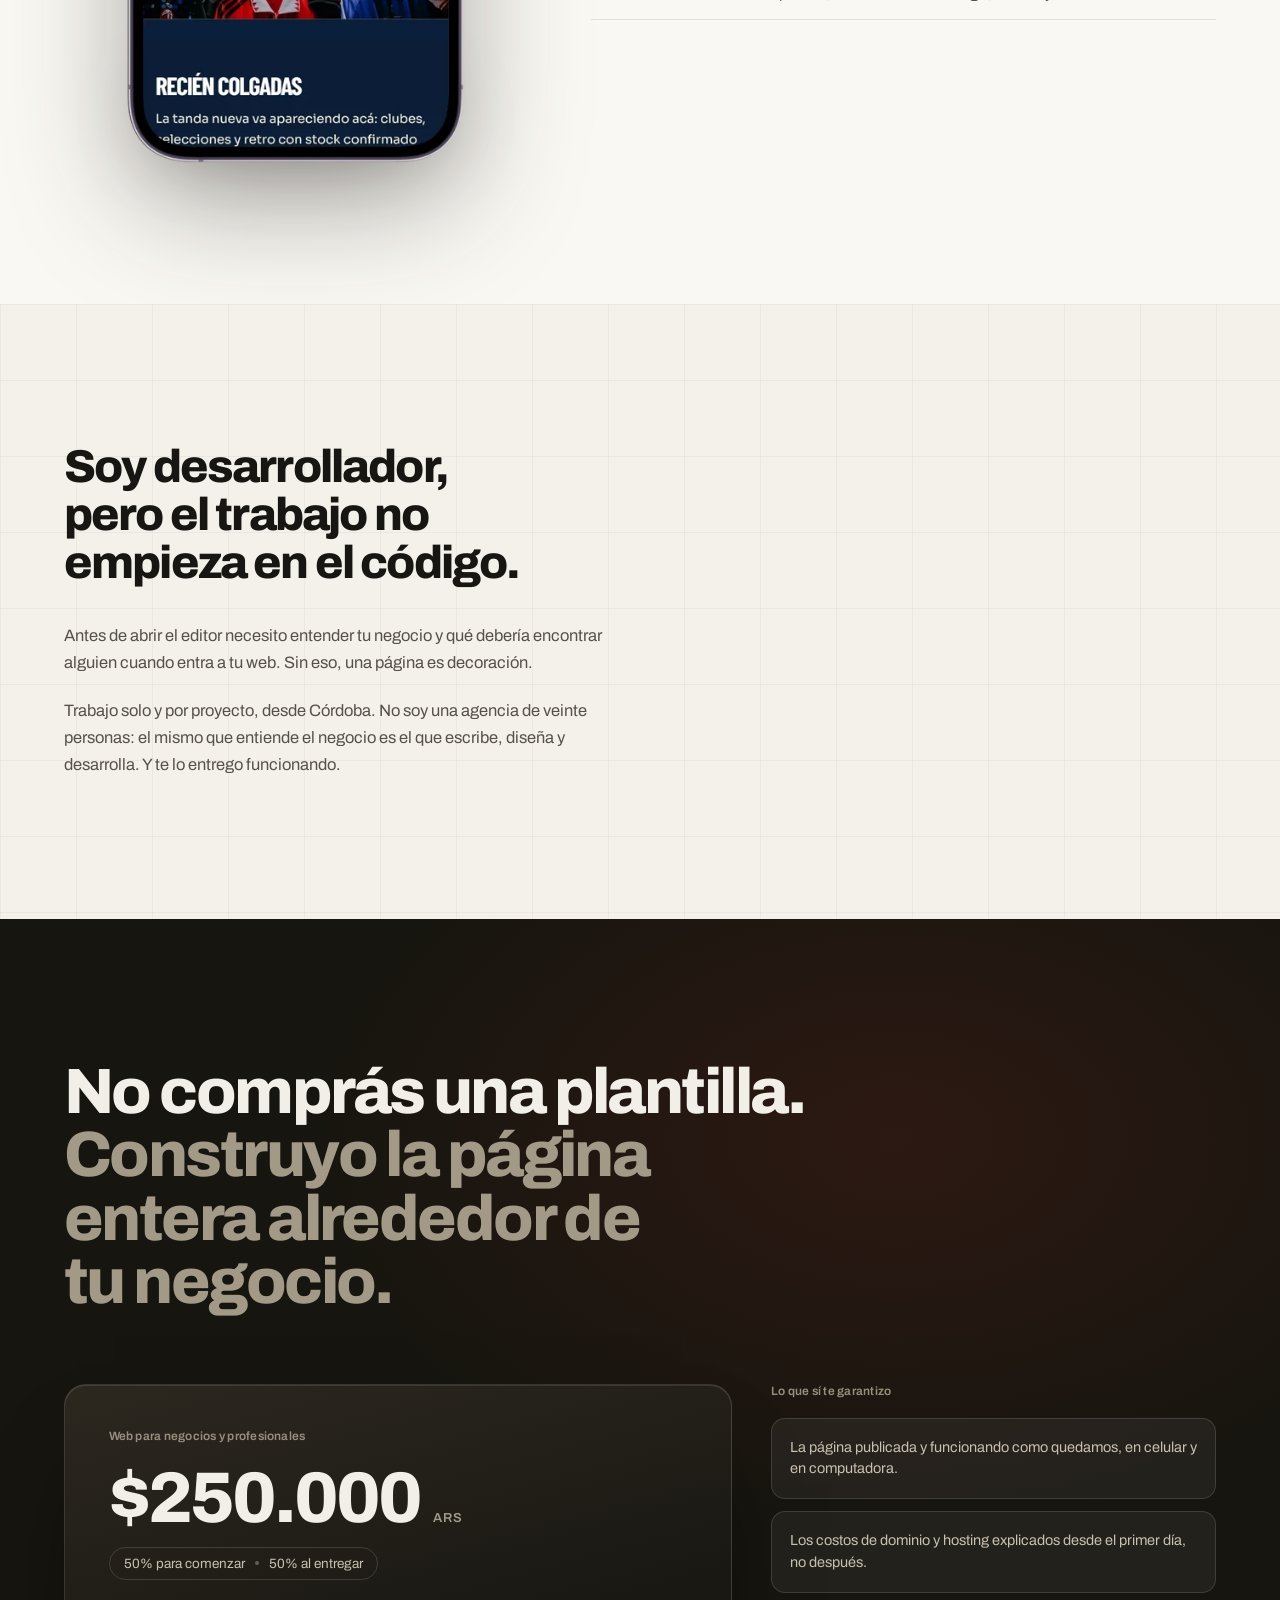
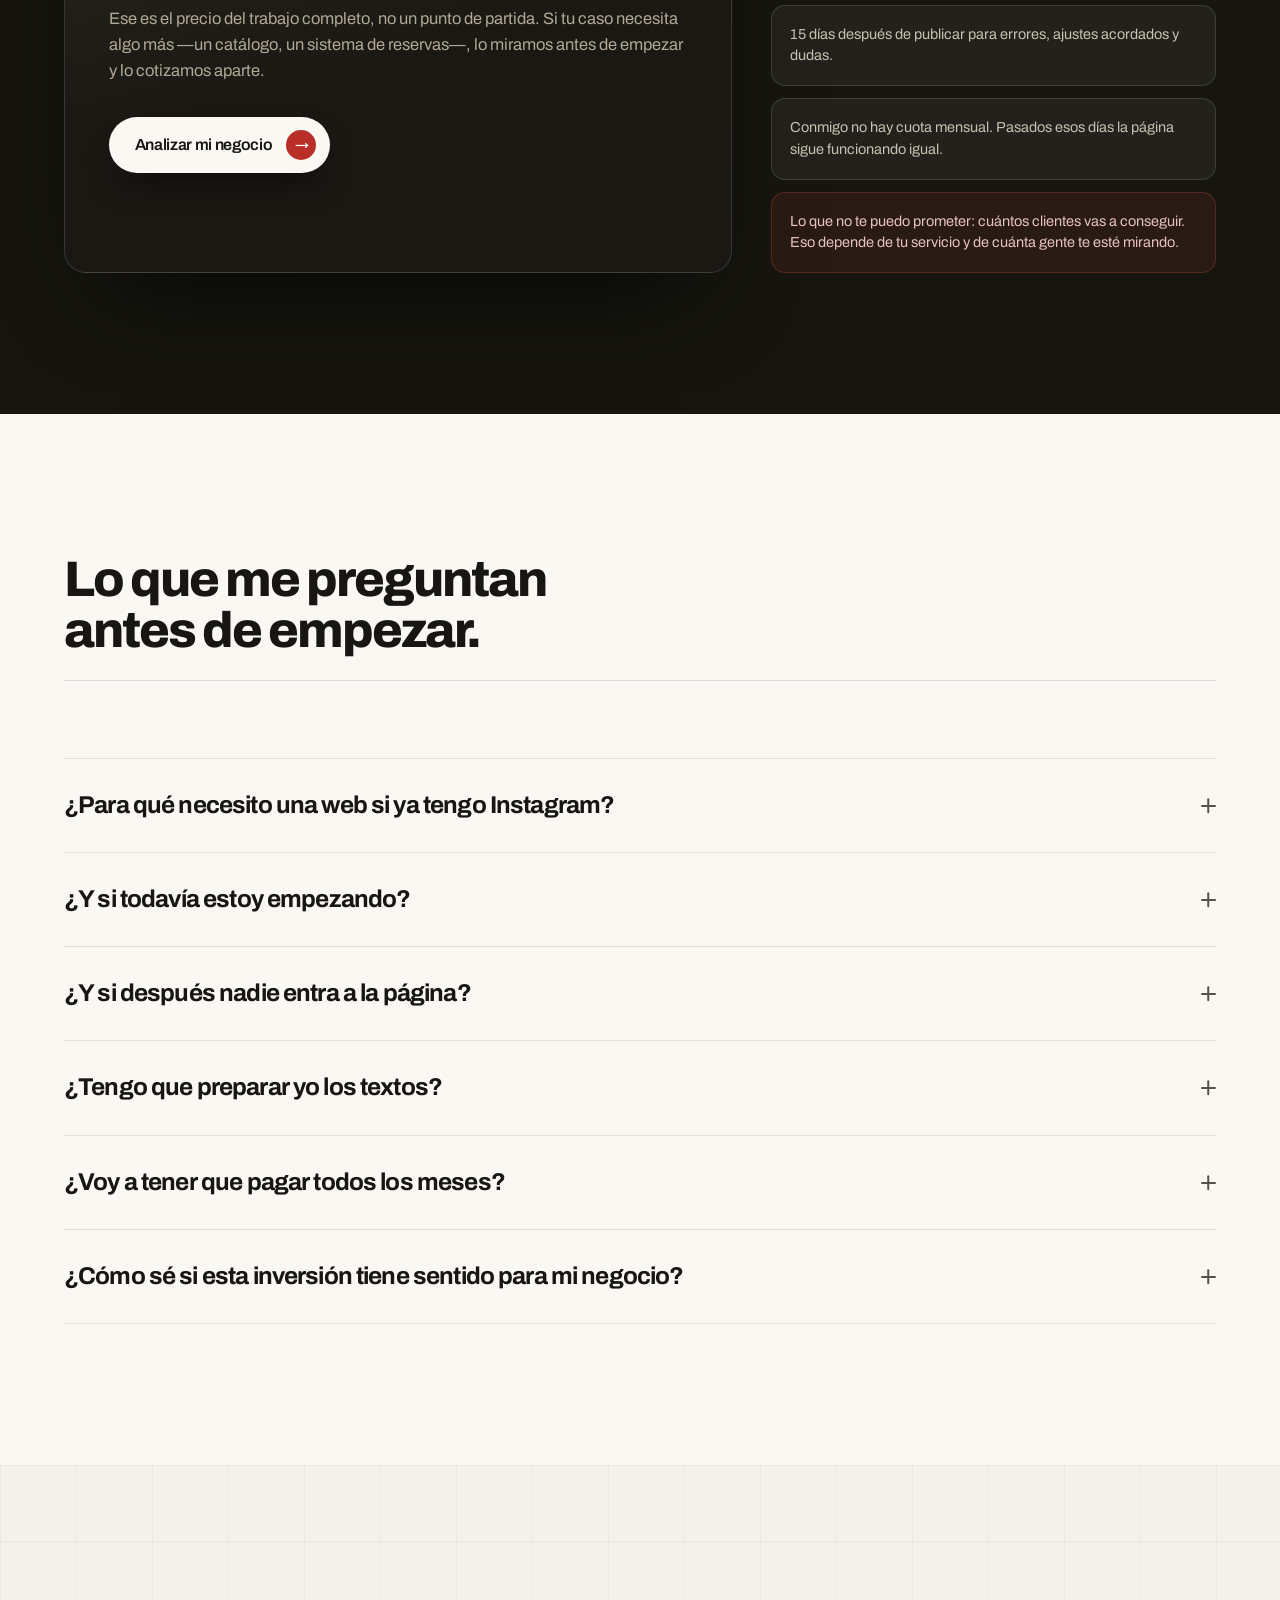
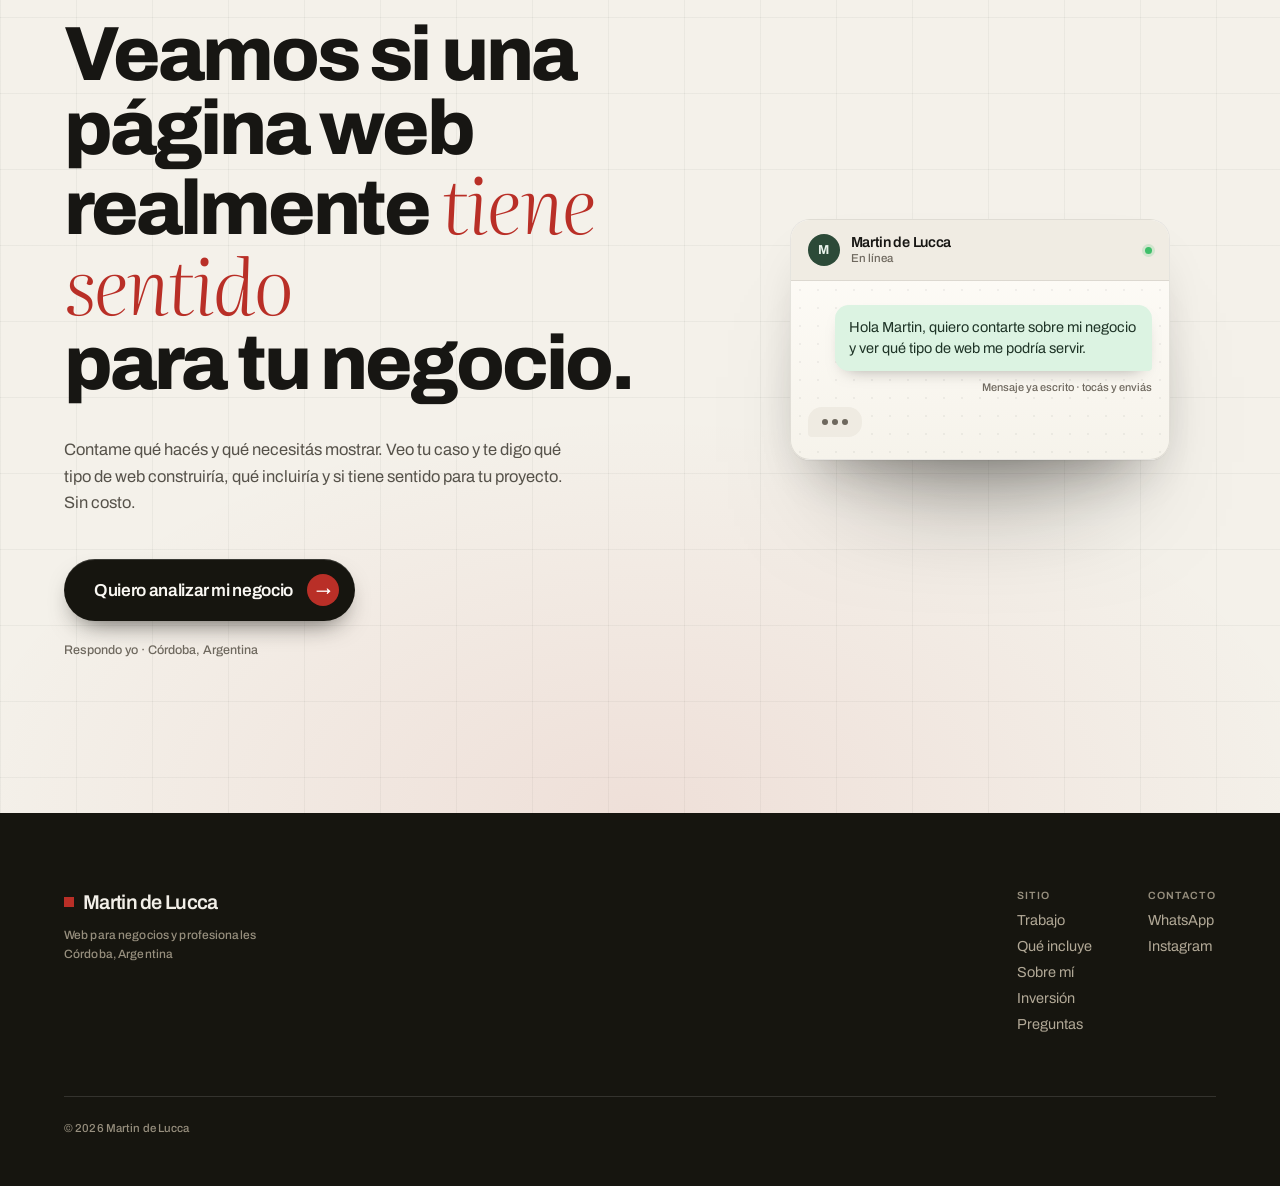
==== commit 2aebfff8: "Las secciones entran por el título, sin label arriba Quedaban seis eyebrows sobre nueve secciones. N" ====
--- a/index.html
+++ b/index.html
@@ -177,8 +177,7 @@
   <!-- ═══ 01 · TU PUNTO DE PARTIDA ═══ -->
   <section class="section section--ink bg-dots partida">
     <div class="wrap">
-      <p class="eyebrow" data-r="up">Tu punto de partida</p>
-      <h2 class="h2 h2--md partida__h" data-r="up" data-rd="60">
+      <h2 class="h2 h2--md partida__h" data-r="up">
         Una web hace distintos<br />trabajos según
         <span class="dim">dónde</span> estés hoy<span class="dim">.</span>
       </h2>
@@ -212,8 +211,7 @@
       <div class="wrap journey__inner">
 
         <div class="journey__copy">
-          <p class="eyebrow" data-r="up">02 — Cuatro momentos</p>
-          <h2 class="h2 h2--sm" data-r="up" data-rd="60">Lo que ve alguien<br />que llega.</h2>
+          <h2 class="h2 h2--sm" data-r="up">Lo que ve alguien<br />que llega.</h2>
 
           <ol class="steps" data-steps>
             <li class="step" data-step="0">
@@ -278,8 +276,7 @@
   <section class="section section--ink diferencial">
     <div class="diferencial__grid" aria-hidden="true"></div>
     <div class="wrap">
-      <p class="eyebrow" data-r="up">Cómo trabajo</p>
-      <h2 class="h2 h2--lg" data-r="up" data-rd="60">No empiezo<br />diseñando.</h2>
+      <h2 class="h2 h2--lg" data-r="up">No empiezo<br />diseñando.</h2>
       <p class="pullquote" data-r="up" data-rd="130">Primero entiendo tu negocio y qué tiene que quedar claro. El diseño
         viene después, cuando ya sé qué tiene que decir.</p>
 
@@ -319,8 +316,7 @@
   <!-- ═══ 04 · QUÉ INCLUYE ═══ -->
   <section class="section section--ink bg-dots" id="incluye">
     <div class="wrap">
-      <p class="eyebrow" data-r="up">Qué incluye</p>
-      <h2 class="h2 h2--md" data-r="up" data-rd="60">Todo lo que hace falta<br />para dejarla funcionando.</h2>
+      <h2 class="h2 h2--md" data-r="up">Todo lo que hace falta<br />para dejarla funcionando.</h2>
 
       <div class="system" data-system>
         <svg class="system__links" data-sys-svg aria-hidden="true"></svg>
@@ -447,7 +443,6 @@
   <!-- ═══ 06 · SOBRE MÍ ═══ -->
   <section class="section bg-grid" id="sobre-mi">
     <div class="wrap">
-      <p class="eyebrow eyebrow--spaced" data-r="up">Sobre mí</p>
       <div class="about">
 
         <!-- TODO · foto real. Cuando exista un retrato de Martin (vertical, 4:5,
@@ -461,7 +456,7 @@
         -->
 
         <div class="about__main">
-          <h2 class="h2 h2--xs" data-r="up" data-rd="60">Soy desarrollador, pero el trabajo no empieza en el código.</h2>
+          <h2 class="h2 h2--xs" data-r="up">Soy desarrollador, pero el trabajo no empieza en el código.</h2>
           <p class="lead" data-r="up" data-rd="120">Antes de abrir el editor necesito entender tu negocio y qué debería
             encontrar alguien cuando entra a tu web. Sin eso, una página es decoración.</p>
           <p class="lead" data-r="up" data-rd="170">Trabajo solo y por proyecto, desde Córdoba. No soy una
@@ -477,8 +472,7 @@
   <section class="section section--ink precio" id="precio">
     <div class="precio__glow" aria-hidden="true"></div>
     <div class="wrap">
-      <p class="eyebrow" data-r="up">La inversión</p>
-      <h2 class="h2 h2--md h2--spaced" data-r="up" data-rd="60">No comprás una plantilla. <br class="d-br" /> <span
+      <h2 class="h2 h2--md h2--spaced" data-r="up">No comprás una plantilla. <br class="d-br" /> <span
           class="dim">Construyo la página</span> <br class="d-br" /> <span class="dim"><span
             class="only-desktop">entera </span>alrededor de <br class="d-br" /> tu negocio.</span></h2>
 
@@ -589,7 +583,7 @@
     <div class="cta__glow" aria-hidden="true"></div>
     <div class="wrap cta__inner">
       <div class="cta__copy">
-        <h2 class="h2 h2--lg" data-r="up" data-rd="60">Veamos si una página web<br />realmente <em class="em">tiene
+        <h2 class="h2 h2--lg" data-r="up">Veamos si una página web<br />realmente <em class="em">tiene
             sentido</em><br />para tu negocio.</h2>
         <p class="lead" data-r="up" data-rd="130">Contame qué hacés y qué necesitás mostrar. Veo tu caso y te digo qué
           tipo de web construiría, qué incluiría y si tiene sentido para tu proyecto. Sin costo.</p>
--- a/styles.css
+++ b/styles.css
@@ -170,13 +170,6 @@
 .label--faint { color: var(--faint); }
 .label--dim { color: var(--on-ink-faint); }
 
-.eyebrow {
-  font-size: 13px; font-weight: 600; letter-spacing: .01em; line-height: 1.2;
-  color: var(--on-ink-faint); margin-bottom: clamp(22px, 3vw, 32px);
-  font-variant-numeric: tabular-nums;
-}
-.section:not(.section--ink) .eyebrow, .journey .eyebrow { color: var(--faint); }
-.eyebrow--spaced { margin-bottom: clamp(32px, 4vw, 48px); }
 
 .dot { width: 6px; height: 6px; border-radius: 999px; display: inline-block; flex-shrink: 0; }
 .dot--pulse { background: var(--accent); animation: pulse 2.6s ease-in-out infinite; }
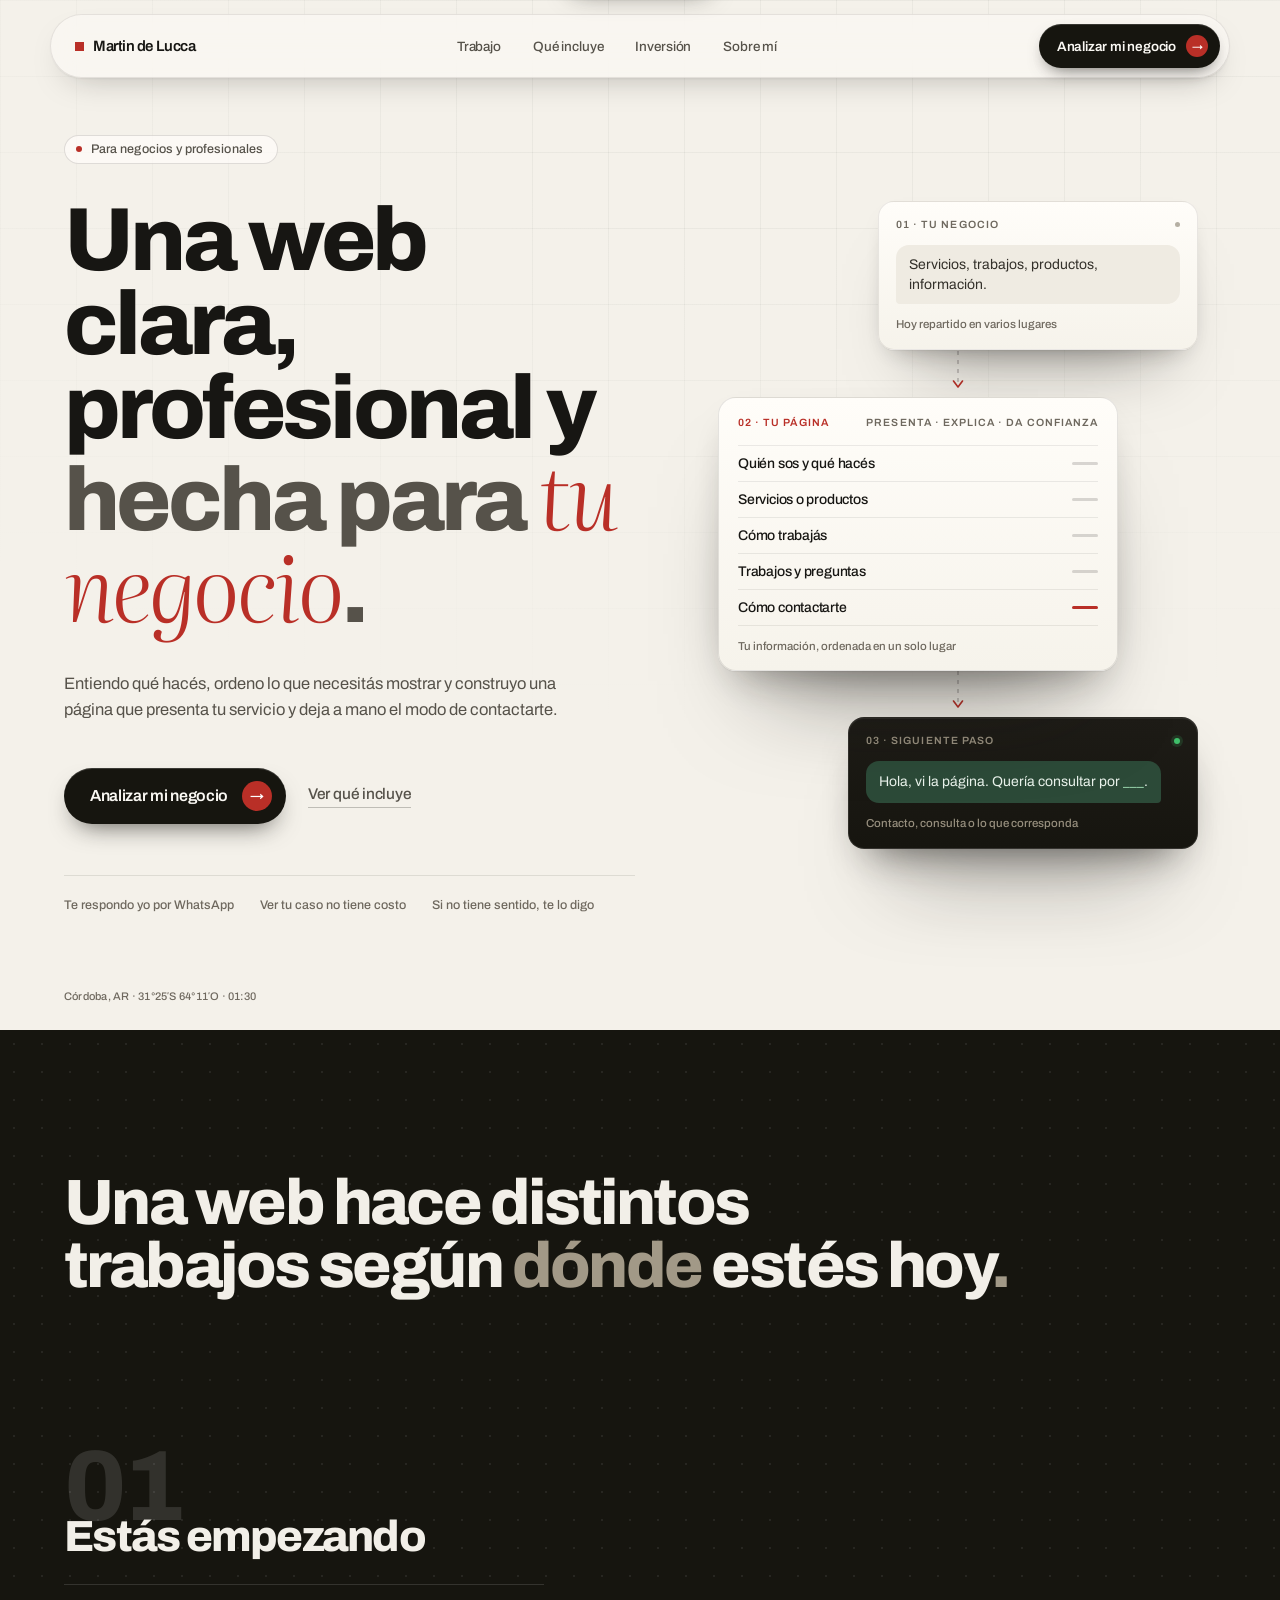
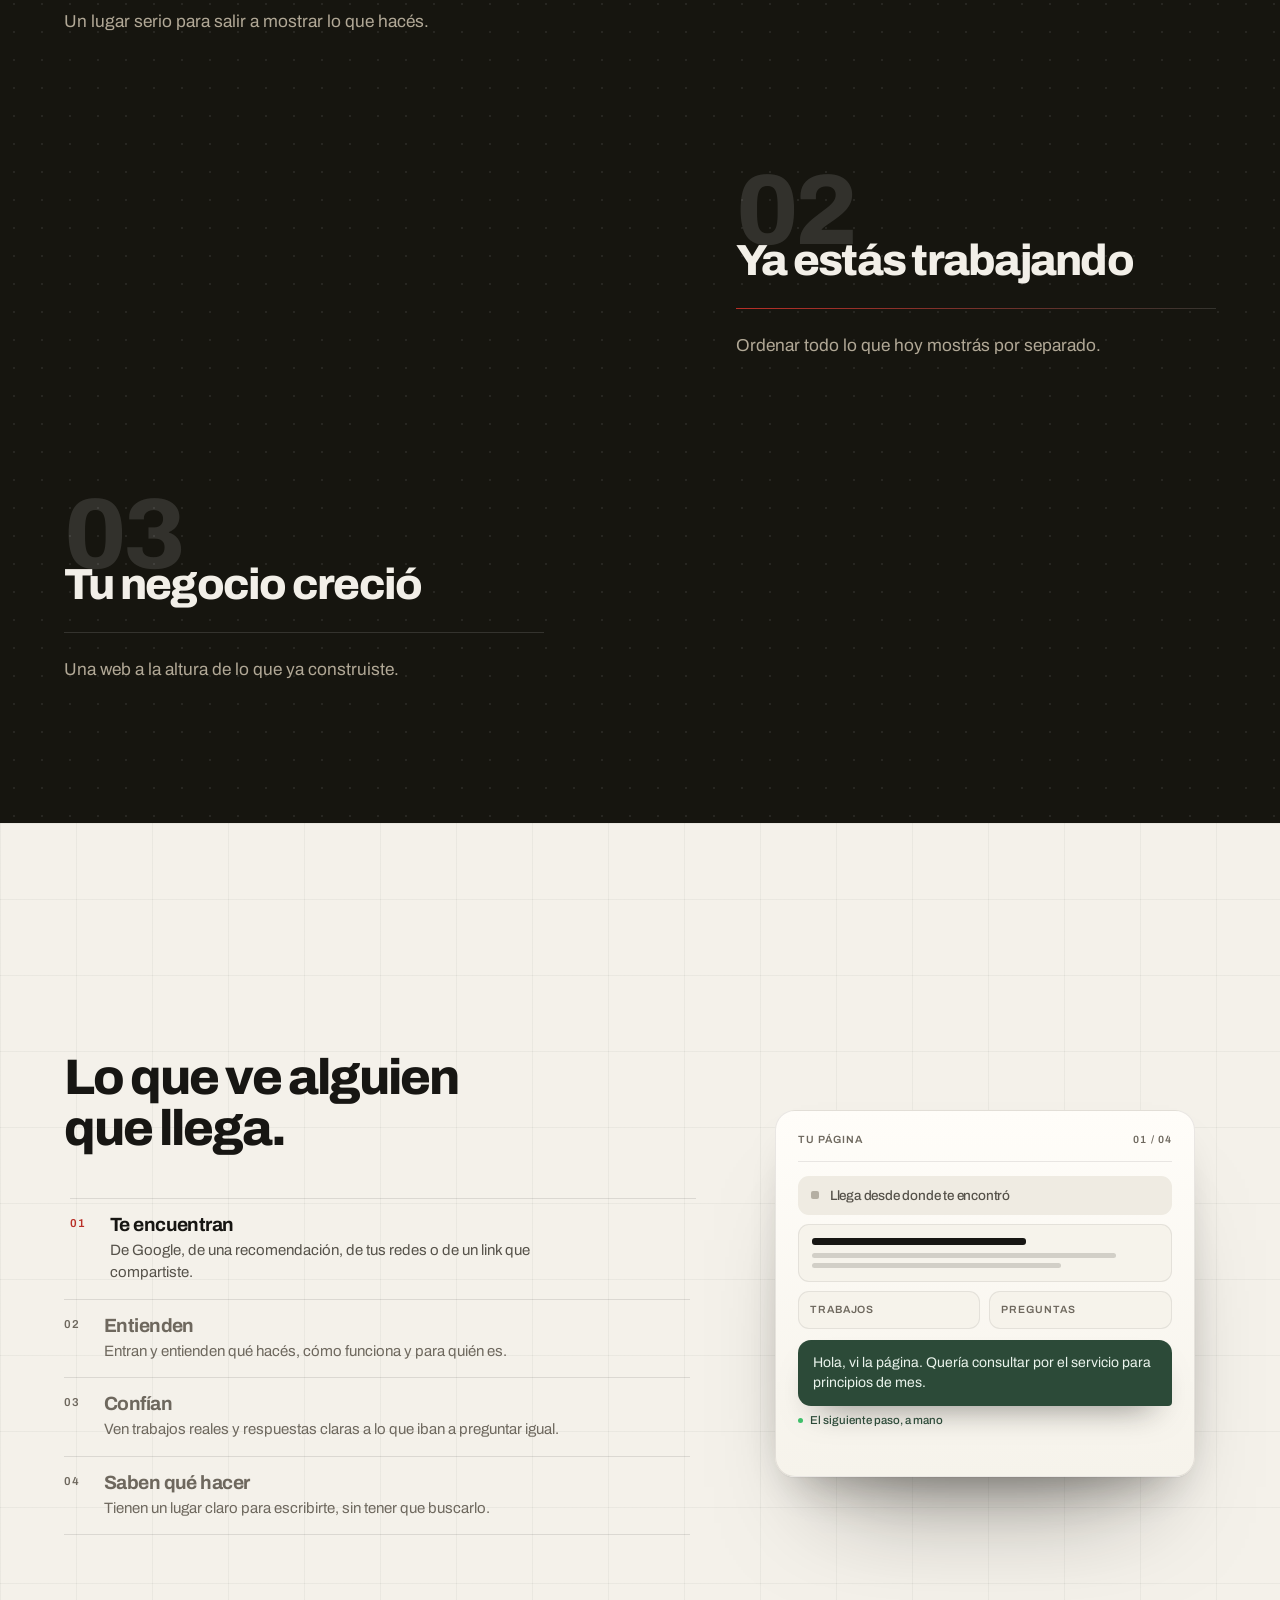
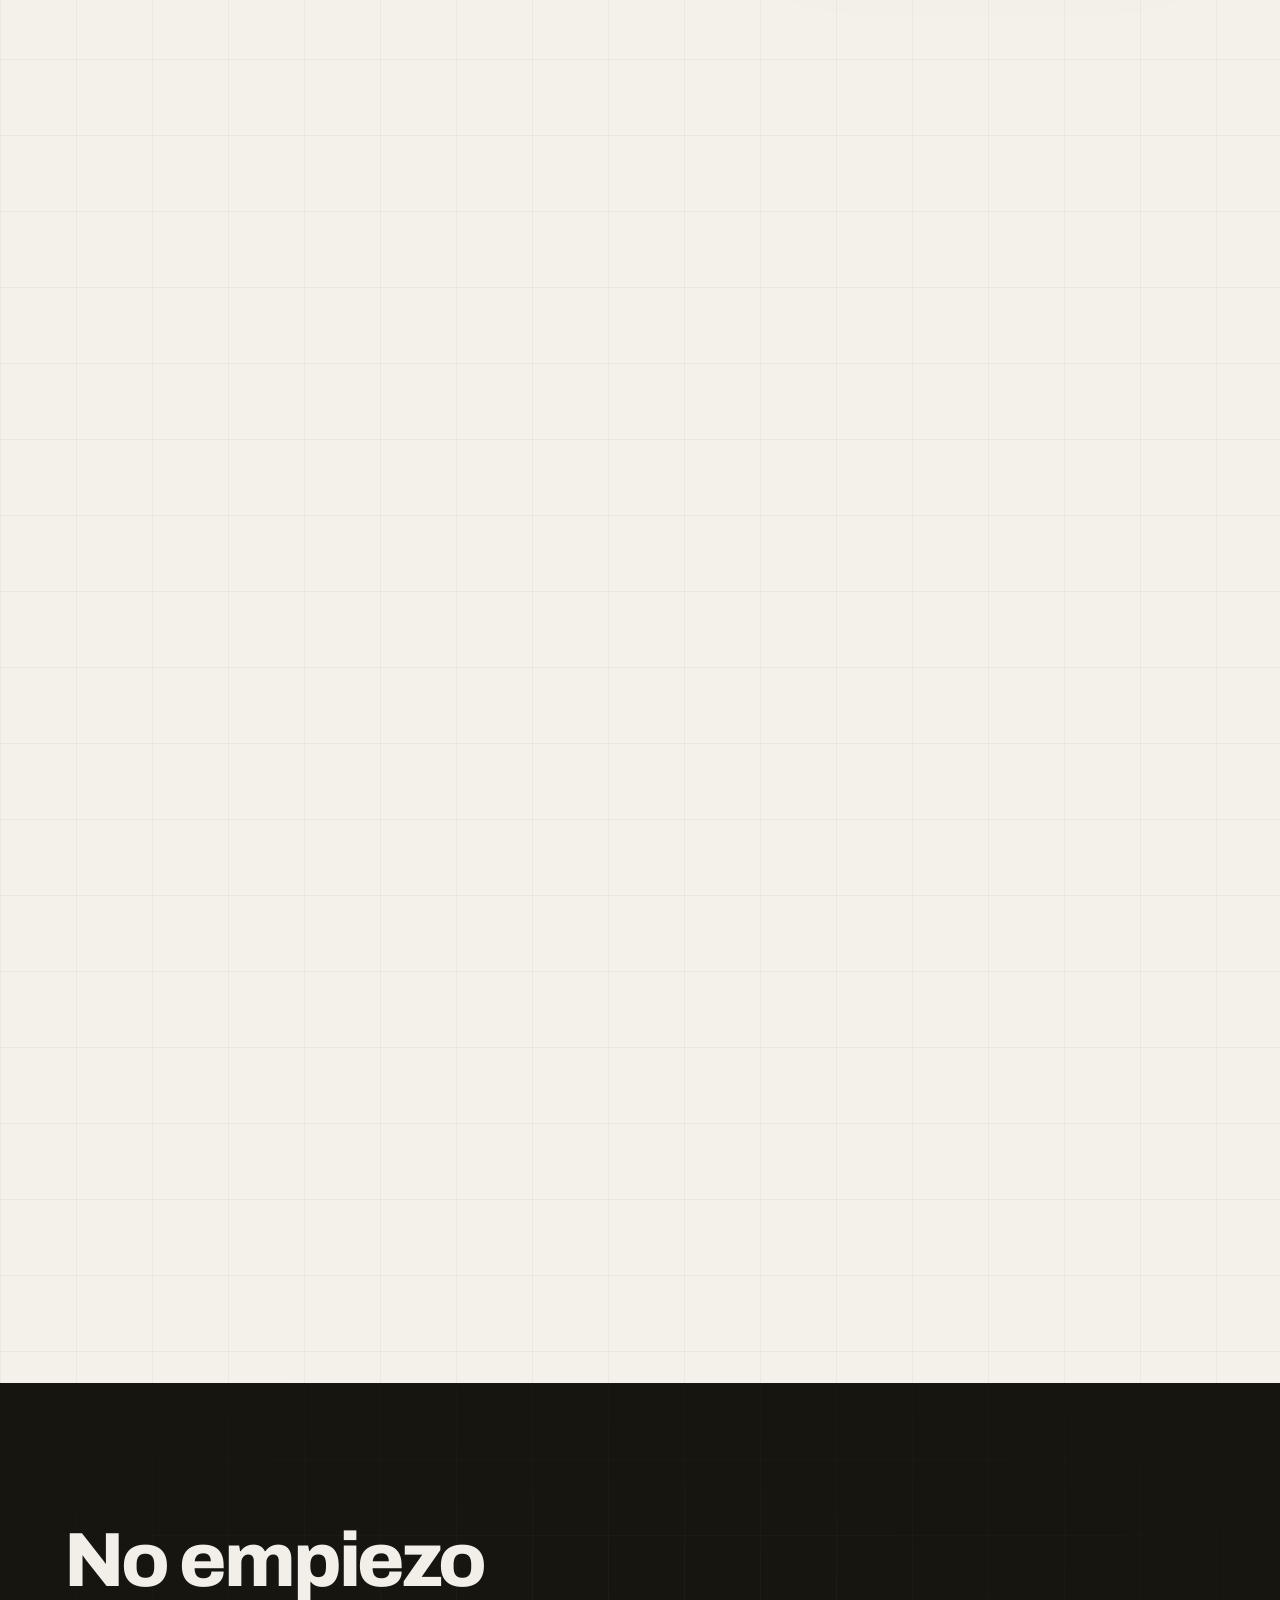
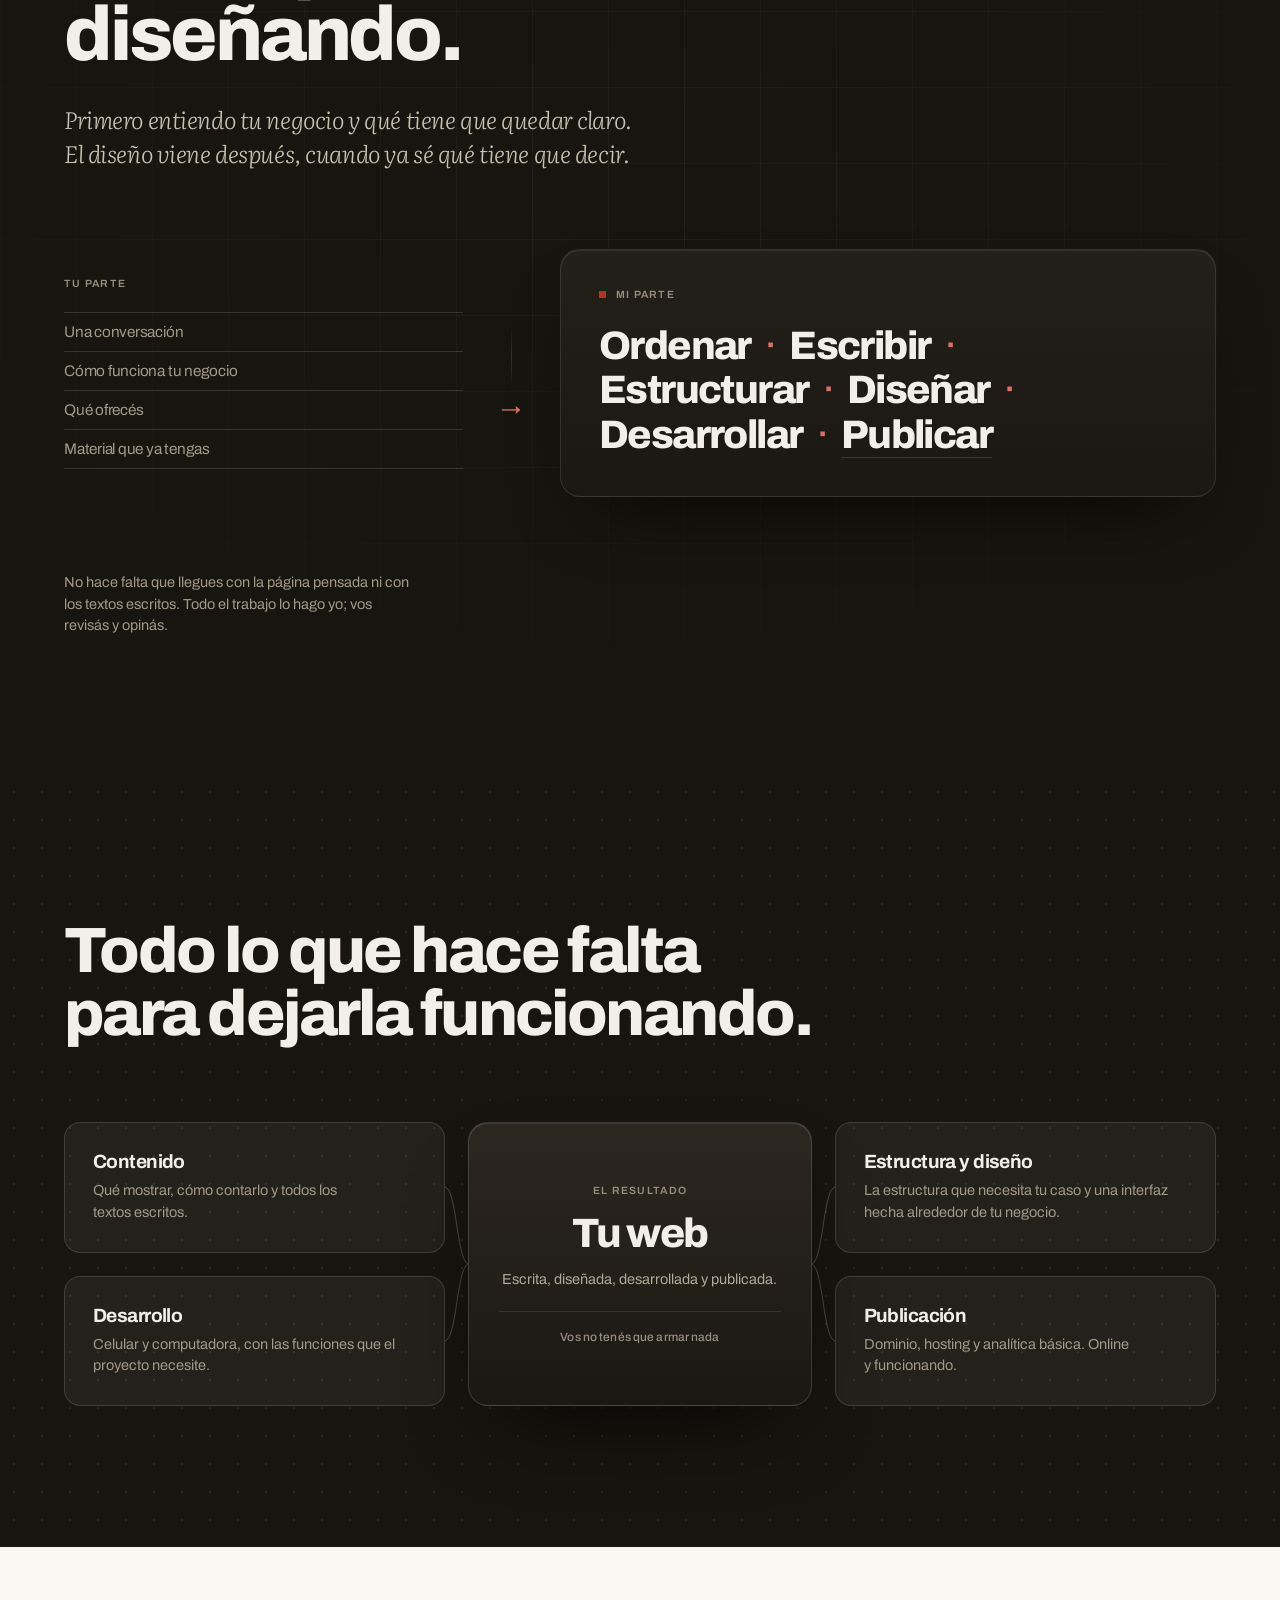
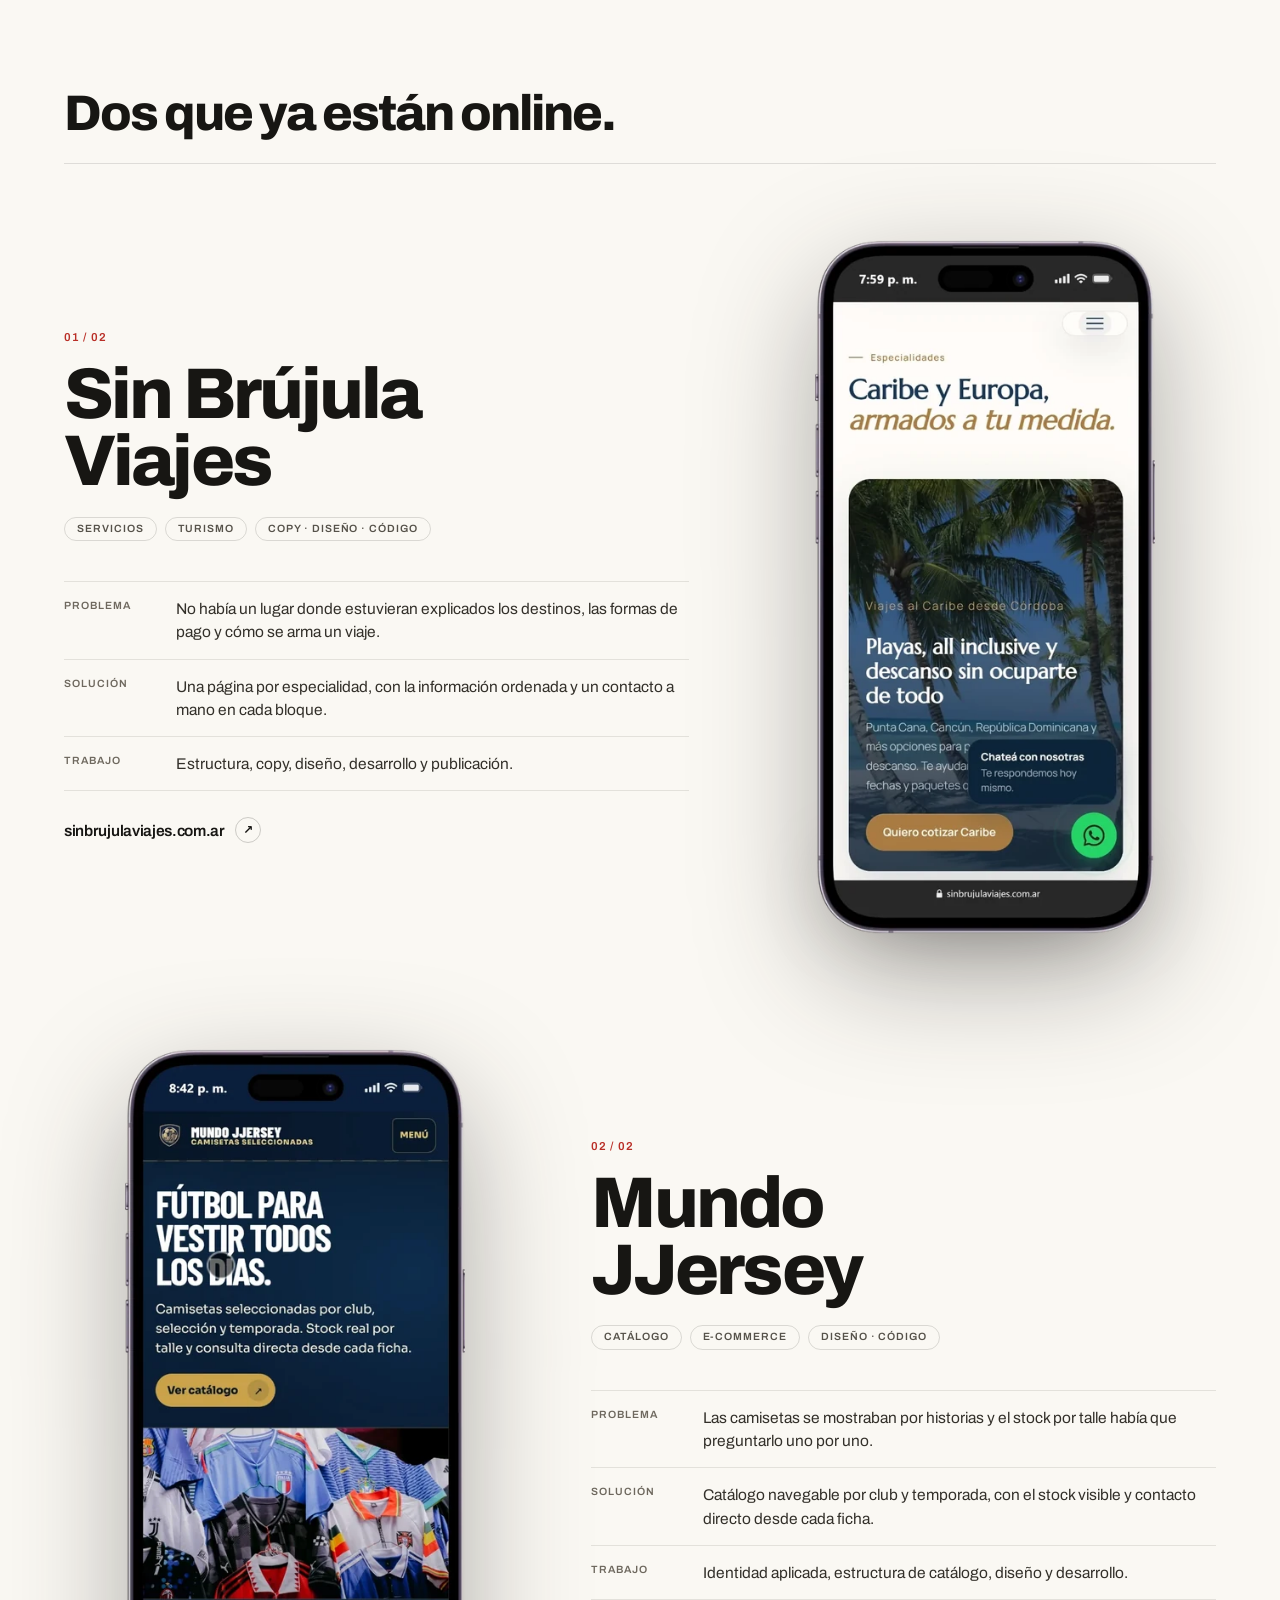
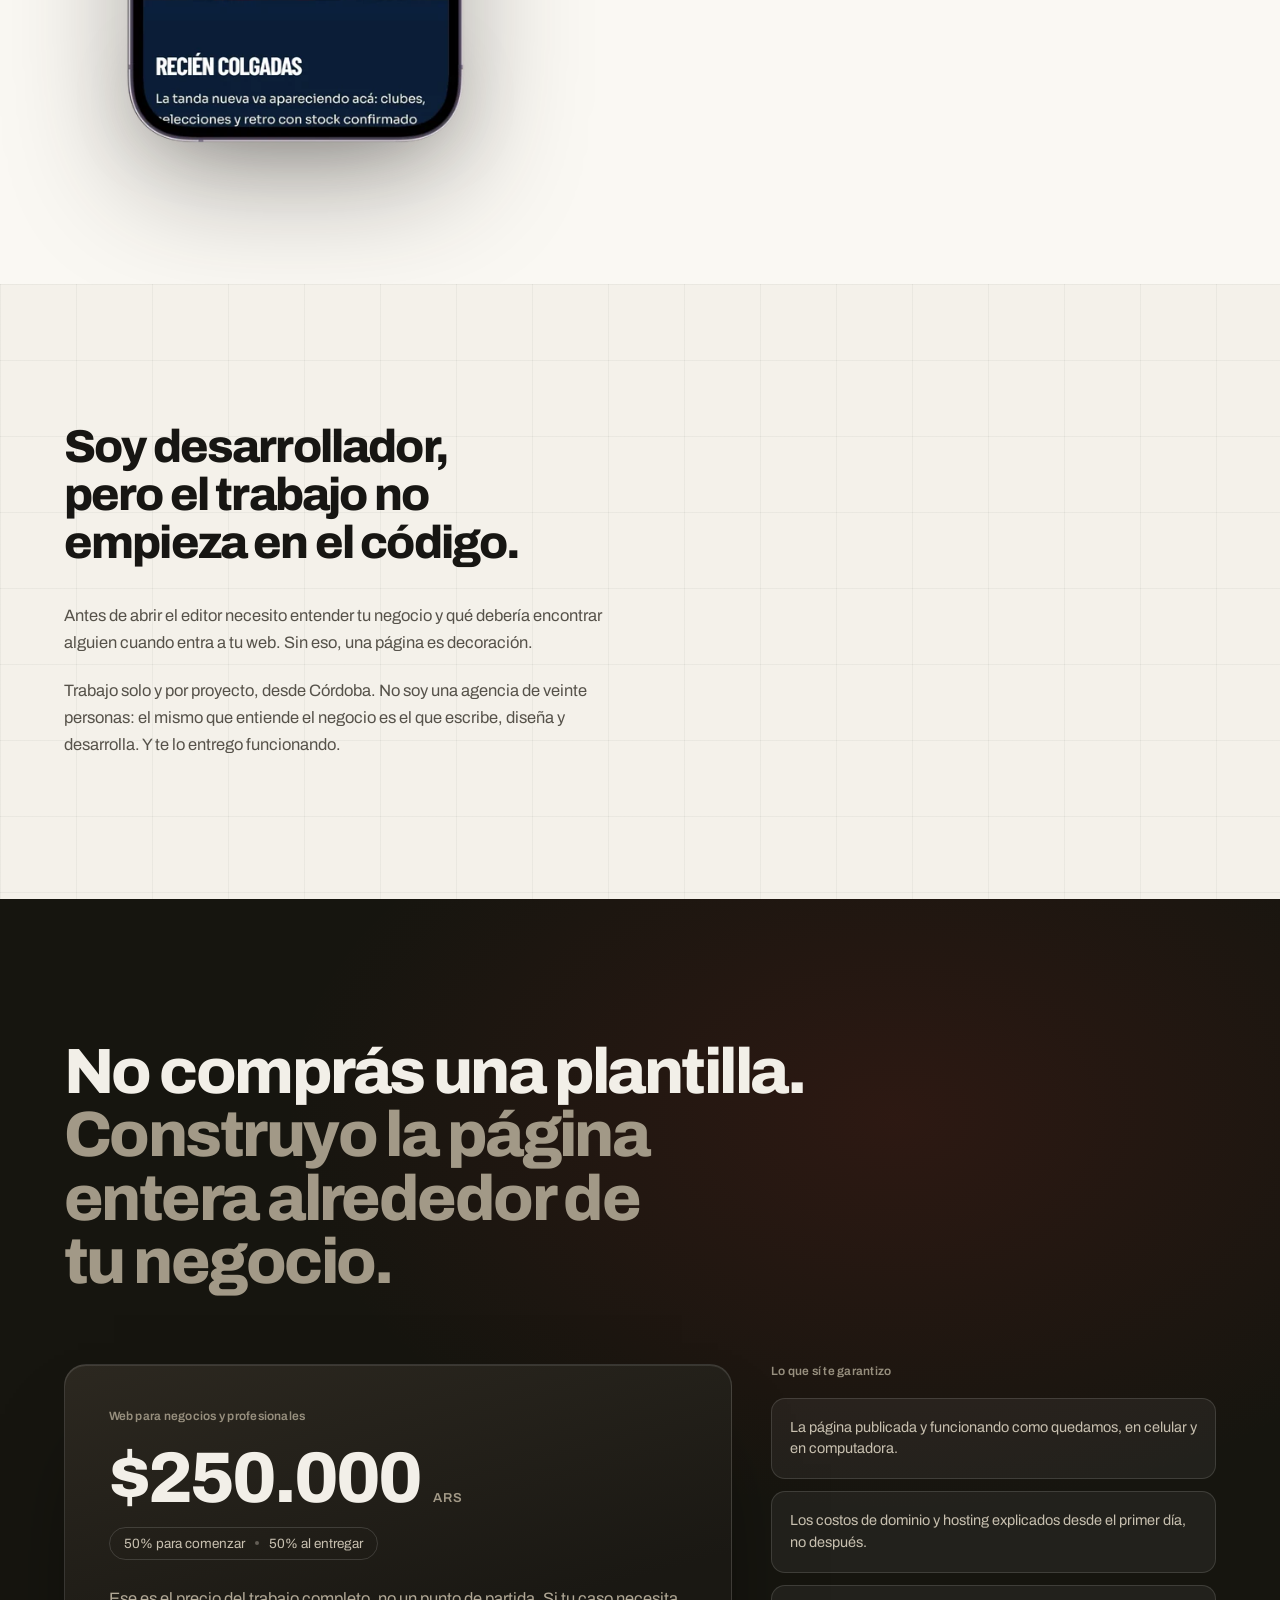
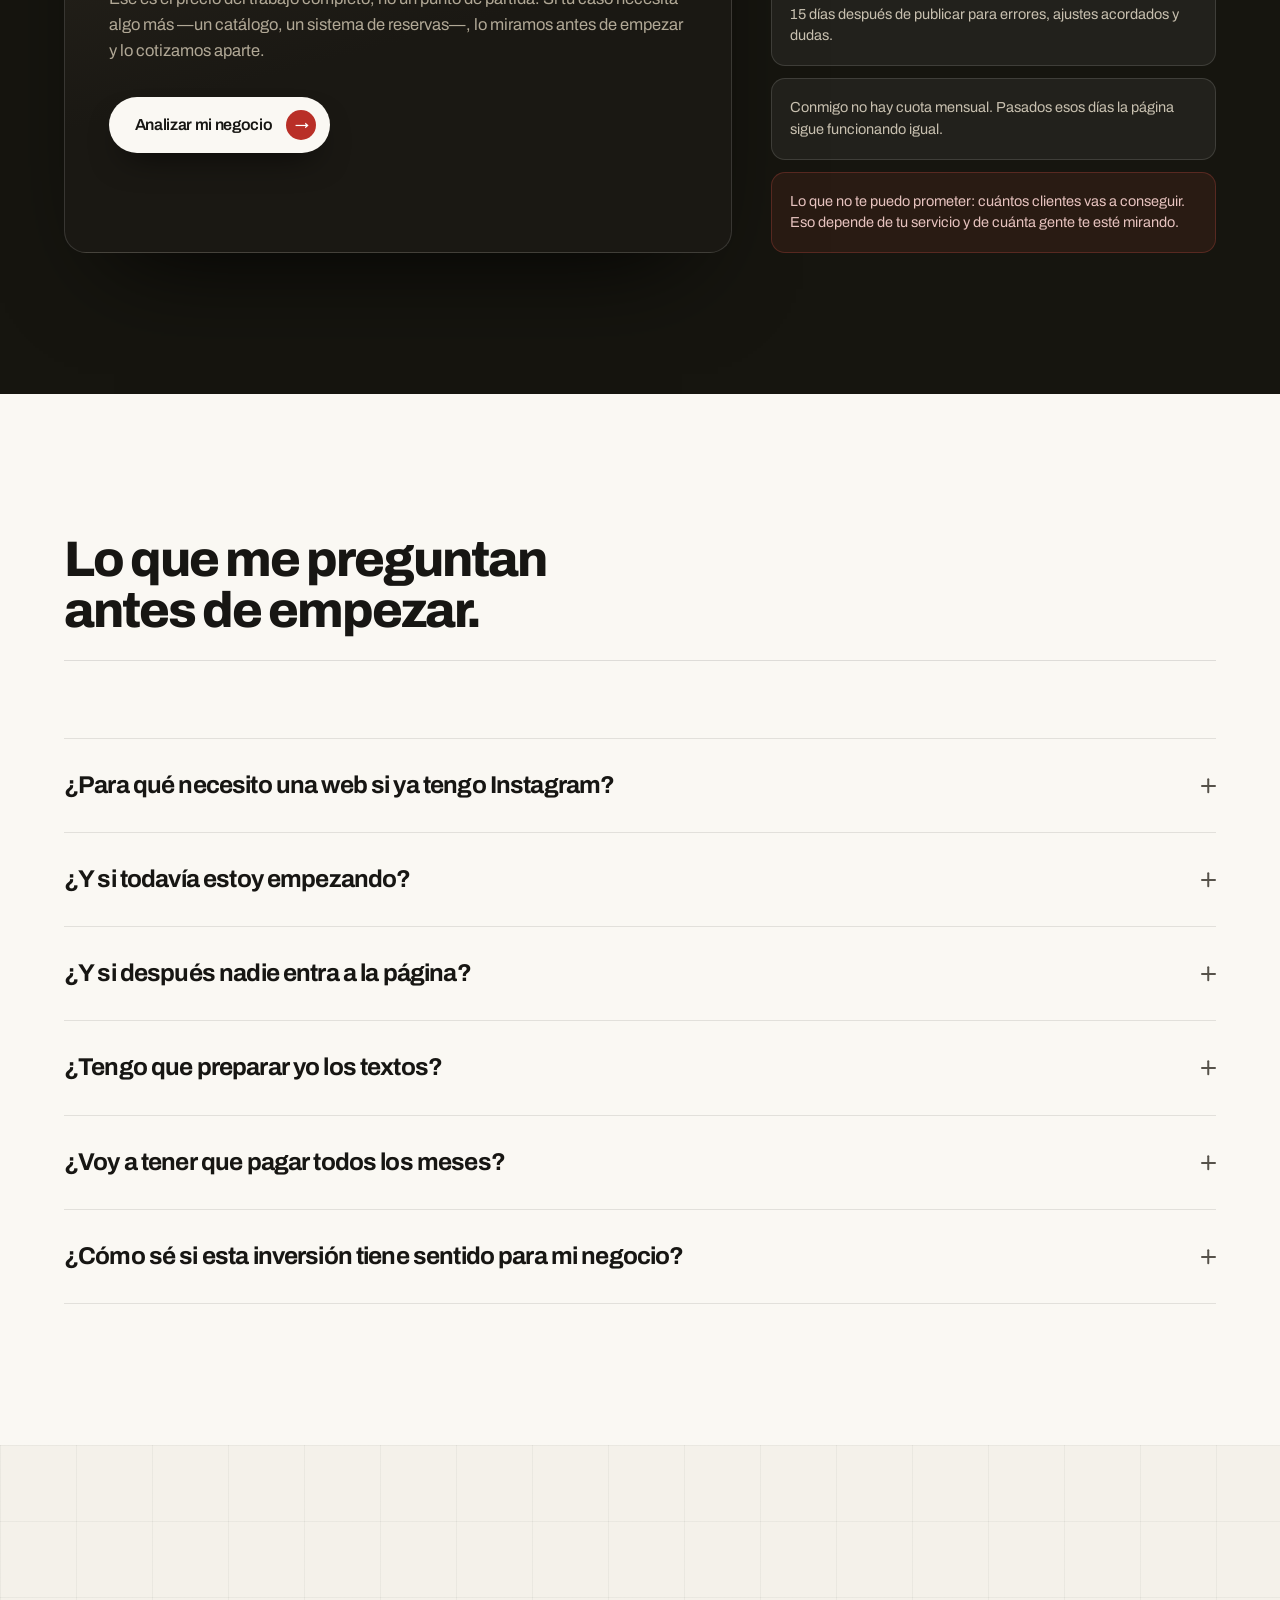
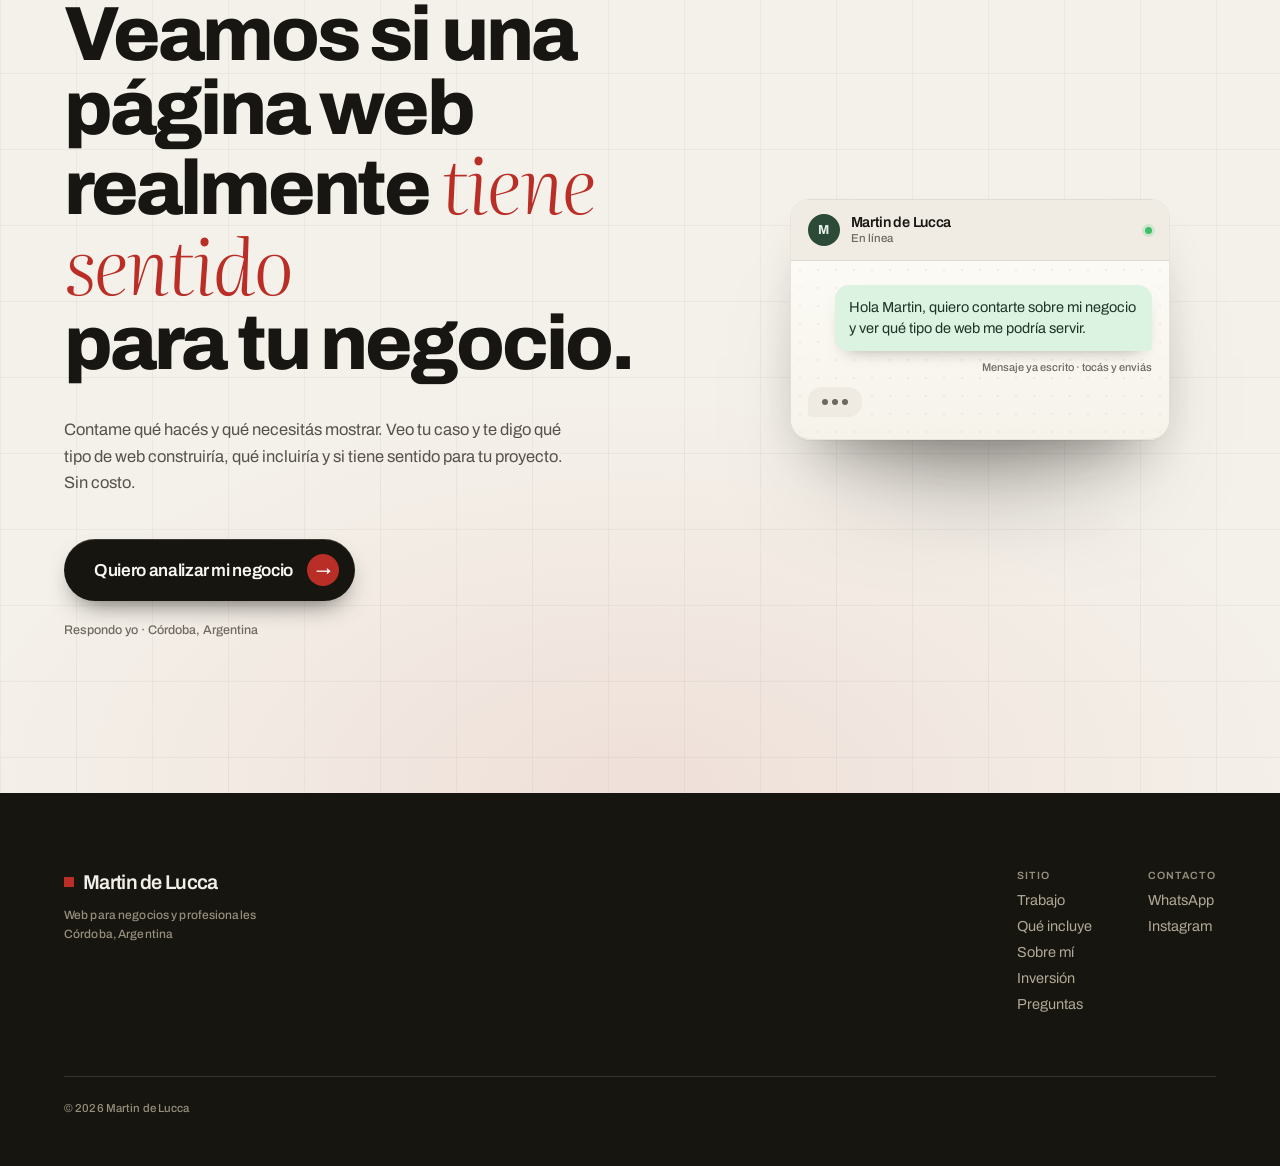
==== commit 0f9f2ef4: "Pone el monograma MDL en el favicon Los dos PNG que había eran placeholders: un cuadrado oscuro con " ====
--- a/index.html
+++ b/index.html
@@ -22,6 +22,7 @@
     content="Martin de Lucca — páginas web para negocios y profesionales. Córdoba, Argentina." />
   <meta name="twitter:card" content="summary_large_image" />
   <link rel="icon" href="assets/favicon-32.png" sizes="32x32" />
+  <link rel="icon" href="assets/favicon.svg" type="image/svg+xml" />
   <link rel="apple-touch-icon" href="assets/apple-touch-icon.png" />
   <link rel="preconnect" href="https://fonts.googleapis.com" />
   <link rel="preconnect" href="https://fonts.gstatic.com" crossorigin />
--- a/styles.css
+++ b/styles.css
@@ -15,9 +15,11 @@
   --mist: #EFEBE2;
 
   /* Texto sobre claro — rampa verificada contra la superficie clara más
-     oscura del sistema (--mist #EFEBE2). Los cuatro tonos pasan AA como texto
-     normal; --faint es el piso. Debajo de --faint no hay texto, hay decoración. */
+     oscura del sistema (--mist #EFEBE2). Los ratios son el peor caso. Todos
+     pasan AA como texto normal; --faint es el piso. Debajo de --faint no hay
+     texto, hay decoración. */
   --text: #171613;       /* 15.2:1 · primario */
+  --text-2: #33302A;     /* 11.1:1 · cuerpo dentro de piezas contenidas */
   --muted: #56524A;      /*  6.5:1 · cuerpo secundario */
   --muted-2: #635E56;    /*  5.4:1 · terciario */
   --faint: #6E685E;      /*  4.6:1 · labels y metadatos (piso AA) */
@@ -25,10 +27,11 @@
   --hair: rgba(23, 21, 18, .1);
   --hair-2: rgba(23, 21, 18, .09);
 
-  /* Texto sobre oscuro — verificada contra la superficie oscura más clara del
-     sistema (la card de precio, #2C2820), así un solo juego de tokens sirve
-     para --ink y para todas las cards elevadas.
-     Los ratios entre paréntesis son el peor caso, no el mejor.
+  /* Texto sobre oscuro — verificada contra --ink-raised (la superficie oscura
+     más clara del sistema), así un solo juego de tokens sirve para --ink y para
+     todas las cards elevadas.
+     Los ratios entre paréntesis son el peor caso: medidos contra --ink-raised,
+     que es la superficie oscura más clara.
 
      Dos cosas que esta rampa arregla y conviene no volver a romper:
      · RECORRIDO. Cumplir AA subiendo el piso apretó los tres tonos apagados
@@ -42,6 +45,13 @@
   --on-ink-muted: #B1A896; /*  6.2:1 · cuerpo */
   --on-ink-dim: #A29987;   /*  5.2:1 · terciario */
   --on-ink-faint: #978F7E; /*  4.6:1 · labels y metadatos (piso AA) */
+  /* Superficies oscuras elevadas. --ink-raised es la más clara del sistema y
+     por eso es contra la que se verifica la rampa de arriba: si la aclarás, la
+     rampa entera baja de AA en silencio. El piso (--on-ink-faint) despeja 4.57:1
+     acá, o sea 0.07 de margen. No la toques sin recalcular. */
+  --ink-raised: #2C2820;
+  --ink-sunken: #1A1813;
+
   --hair-ink: rgba(255, 255, 255, .13);
 
   /* Acento */
@@ -173,7 +183,7 @@
 
 .dot { width: 6px; height: 6px; border-radius: 999px; display: inline-block; flex-shrink: 0; }
 .dot--pulse { background: var(--accent); animation: pulse 2.6s ease-in-out infinite; }
-.dot--grey { width: 5px; height: 5px; background: #C9C4B8; }
+.dot--grey { width: 5px; height: 5px; background: var(--deco); }
 .dot--green { background: var(--green); box-shadow: 0 0 0 3px rgba(63, 191, 106, .16); }
 .sq { width: 8px; height: 8px; border-radius: 2px; background: var(--deco); display: inline-block; flex-shrink: 0; }
 .sq--accent { width: 7px; height: 7px; border-radius: 0; background: var(--accent); margin-right: 10px; }
@@ -322,8 +332,13 @@
 .card__head { display: flex; align-items: center; justify-content: space-between; margin-bottom: 13px; }
 .card--hero-main .card__head { margin-bottom: 15px; }
 
+/* Las burbujas citan la interfaz de WhatsApp: los verdes de acá abajo
+   (--wa-ink, --wa-lt, #EAF3EC, #1E3326, #9BD8B0, y el #F0ECE3 de .wa__head)
+   son de ese producto, no de esta marca. Quedan como literales a propósito:
+   subirlos a tokens diría que son parte del sistema e invitaría a reusarlos en
+   un botón cualquiera. Verificados igual — 8.6:1, 11.5:1 y 6.0:1. */
 .bubble { display: inline-block; max-width: 100%; padding: 10px 13px; font-size: 14px; line-height: 1.42; }
-.bubble--in { border-radius: 13px 13px 13px 4px; background: var(--mist); color: #33302A; }
+.bubble--in { border-radius: 13px 13px 13px 4px; background: var(--mist); color: var(--text-2); }
 .bubble--wa { border-radius: 13px 13px 4px 13px; background: var(--wa-ink); color: #EAF3EC; padding: 11px 13px; line-height: 1.45; }
 .bubble--wa-lt { border-radius: 13px 13px 4px 13px; background: var(--wa-ink); color: #EAF3EC; padding: 13px 15px; font-size: 14px; line-height: 1.45; box-shadow: 0 18px 34px -20px rgba(23,21,18,.6); }
 .bubble--out { align-self: flex-end; max-width: 92%; border-radius: 14px 14px 4px 14px; background: var(--wa-lt); color: #1E3326; padding: 12px 14px; font-size: 14.5px; line-height: 1.45; box-shadow: 0 8px 18px -12px rgba(23,21,18,.5); }
@@ -389,7 +404,7 @@
 
 .handoff__mine {
   padding: clamp(26px, 3vw, 40px);
-  border-radius: 20px; background: linear-gradient(180deg, var(--ink-3), #191712);
+  border-radius: 20px; background: linear-gradient(180deg, var(--ink-3), var(--ink-sunken));
   border: 1px solid rgba(255, 255, 255, .1);
   box-shadow: 0 36px 80px -40px rgba(0, 0, 0, .95), inset 0 1px 0 rgba(255, 255, 255, .07);
 }
@@ -409,10 +424,15 @@
 .area {
   padding: clamp(20px, 2.2vw, 28px); border-radius: 16px;
   background: rgba(255, 255, 255, .055); border: 1px solid var(--hair-ink);
+  /* Las cajas estiran al alto de su fila, así que la alineación vertical hay
+     que declararla o el texto cae donde el flujo lo deje. Va centrado porque
+     son nodos de un diagrama y los conectores llegan a su centro: alineado
+     arriba, la curva apunta al hueco de las cajas de descripción corta. */
+  display: flex; flex-direction: column; justify-content: center;
   transition: transform .4s var(--ease), background .4s ease, border-color .4s ease;
 }
 .area:hover { transform: translateY(-3px); background: rgba(255, 255, 255, .08); border-color: rgba(255, 255, 255, .2); }
-.area h3 { margin-top: 10px; font-size: clamp(17px, 1.5vw, 21px); font-weight: 700; letter-spacing: -.03em; color: var(--on-ink); }
+.area h3 { font-size: clamp(17px, 1.5vw, 21px); font-weight: 700; letter-spacing: -.03em; color: var(--on-ink); }
 .area__d { margin-top: 8px; font-size: 14.5px; line-height: 1.5; color: var(--on-ink-dim); text-wrap: pretty; }
 .area--contenido { grid-area: contenido; }
 .area--diseno { grid-area: diseno; }
@@ -428,8 +448,6 @@
       "desarrollo core publicacion";
     align-items: stretch;
   }
-  .area--contenido { display: flex; flex-direction: column; justify-content: flex-end; }
-  .area--publicacion { display: flex; flex-direction: column; justify-content: flex-start; }
 }
 
 
@@ -499,7 +517,10 @@
 .core {
   width: 100%; padding: clamp(26px, 3vw, 38px) clamp(22px, 2.4vw, 30px);
   border-radius: 20px; text-align: center; position: relative; z-index: 2;
-  background: linear-gradient(180deg, #2A2620, #1A1813);
+  /* Abarca las dos filas de áreas, así que sobra alto: sin esto el contenido
+     quedaba pegado arriba con 39px de aire contra 108 abajo. */
+  display: flex; flex-direction: column; justify-content: center;
+  background: linear-gradient(180deg, var(--ink-raised), var(--ink-sunken));
   border: 1px solid rgba(255, 255, 255, .14);
   box-shadow: 0 40px 90px -40px rgba(0, 0, 0, .95), inset 0 1px 0 rgba(255, 255, 255, .09);
 }
@@ -561,7 +582,7 @@
 .facts > div { display: flex; flex-wrap: wrap; gap: 6px 20px; padding: 15px 0; border-top: 1px solid var(--hair); }
 .facts > div.is-last { border-bottom: 1px solid var(--hair); }
 .facts dt { font-size: 10.5px; font-weight: 600; letter-spacing: .1em; text-transform: uppercase; line-height: 1.7; color: var(--faint); width: 92px; flex-shrink: 0; }
-.facts dd { flex: 1 1 240px; font-size: 15.5px; line-height: 1.5; color: #33302A; }
+.facts dd { flex: 1 1 240px; font-size: 15.5px; line-height: 1.5; color: var(--text-2); }
 .case__link { display: inline-flex; align-items: center; gap: 10px; margin-top: 26px; font-size: 15.5px; font-weight: 600; letter-spacing: -.02em; }
 .case__shot { display: flex; justify-content: center; }
 .shot { position: relative; width: min(340px, 100%); transition: transform .5s var(--ease); }
@@ -602,7 +623,7 @@
 .precio__glow { position: absolute; inset: 0; background: radial-gradient(80% 60% at 70% 20%, rgba(185, 47, 39, .14), transparent 60%); pointer-events: none; }
 .precio .wrap { position: relative; }
 .precio__grid { display: grid; grid-template-columns: 1.5fr 1fr; gap: clamp(20px, 3vw, 40px); align-items: stretch; }
-.offer { padding: clamp(28px, 3.4vw, 44px); border-radius: 22px; background: linear-gradient(165deg, #2C2820, #1A1813 55%); border: 1px solid rgba(255, 255, 255, .13); box-shadow: 0 50px 100px -50px rgba(0, 0, 0, .95), inset 0 1px 0 rgba(255, 255, 255, .1); }
+.offer { padding: clamp(28px, 3.4vw, 44px); border-radius: 22px; background: linear-gradient(165deg, var(--ink-raised), var(--ink-sunken) 55%); border: 1px solid rgba(255, 255, 255, .13); box-shadow: 0 50px 100px -50px rgba(0, 0, 0, .95), inset 0 1px 0 rgba(255, 255, 255, .1); }
 .offer > .label--tag { display: block; font-size: 12px; font-weight: 600; letter-spacing: .02em; text-transform: none; }
 .offer__price { display: flex; flex-wrap: wrap; align-items: baseline; gap: 12px; margin-top: 22px; }
 .offer__price .label { font-size: 13px; letter-spacing: .08em; color: var(--on-ink-dim); }
@@ -624,6 +645,7 @@
 .cta .btn { margin-top: clamp(30px, 3.6vw, 42px); }
 .cta__preview { display: flex; justify-content: center; }
 .wa { width: 100%; max-width: 380px; border-radius: 20px; overflow: hidden; background: linear-gradient(180deg, var(--paper), var(--paper-2)); border: 1px solid rgba(23, 21, 18, .1); box-shadow: 0 1px 1px rgba(23,21,18,.04), 0 30px 60px -30px rgba(23,21,18,.42), 0 80px 120px -70px rgba(23,21,18,.55); transition: transform .45s var(--ease), box-shadow .45s ease; }
+/* Ver la nota sobre la familia WhatsApp en .bubble. */
 .wa__head { display: flex; align-items: center; gap: 11px; padding: 14px 17px; background: #F0ECE3; border-bottom: 1px solid var(--hair-2); }
 .wa__avatar { width: 32px; height: 32px; border-radius: 999px; background: var(--wa-ink); display: grid; place-items: center; color: #EAF3EC; font-size: 13px; font-weight: 700; }
 .wa__name { font-size: 14.5px; font-weight: 600; letter-spacing: -.02em; }
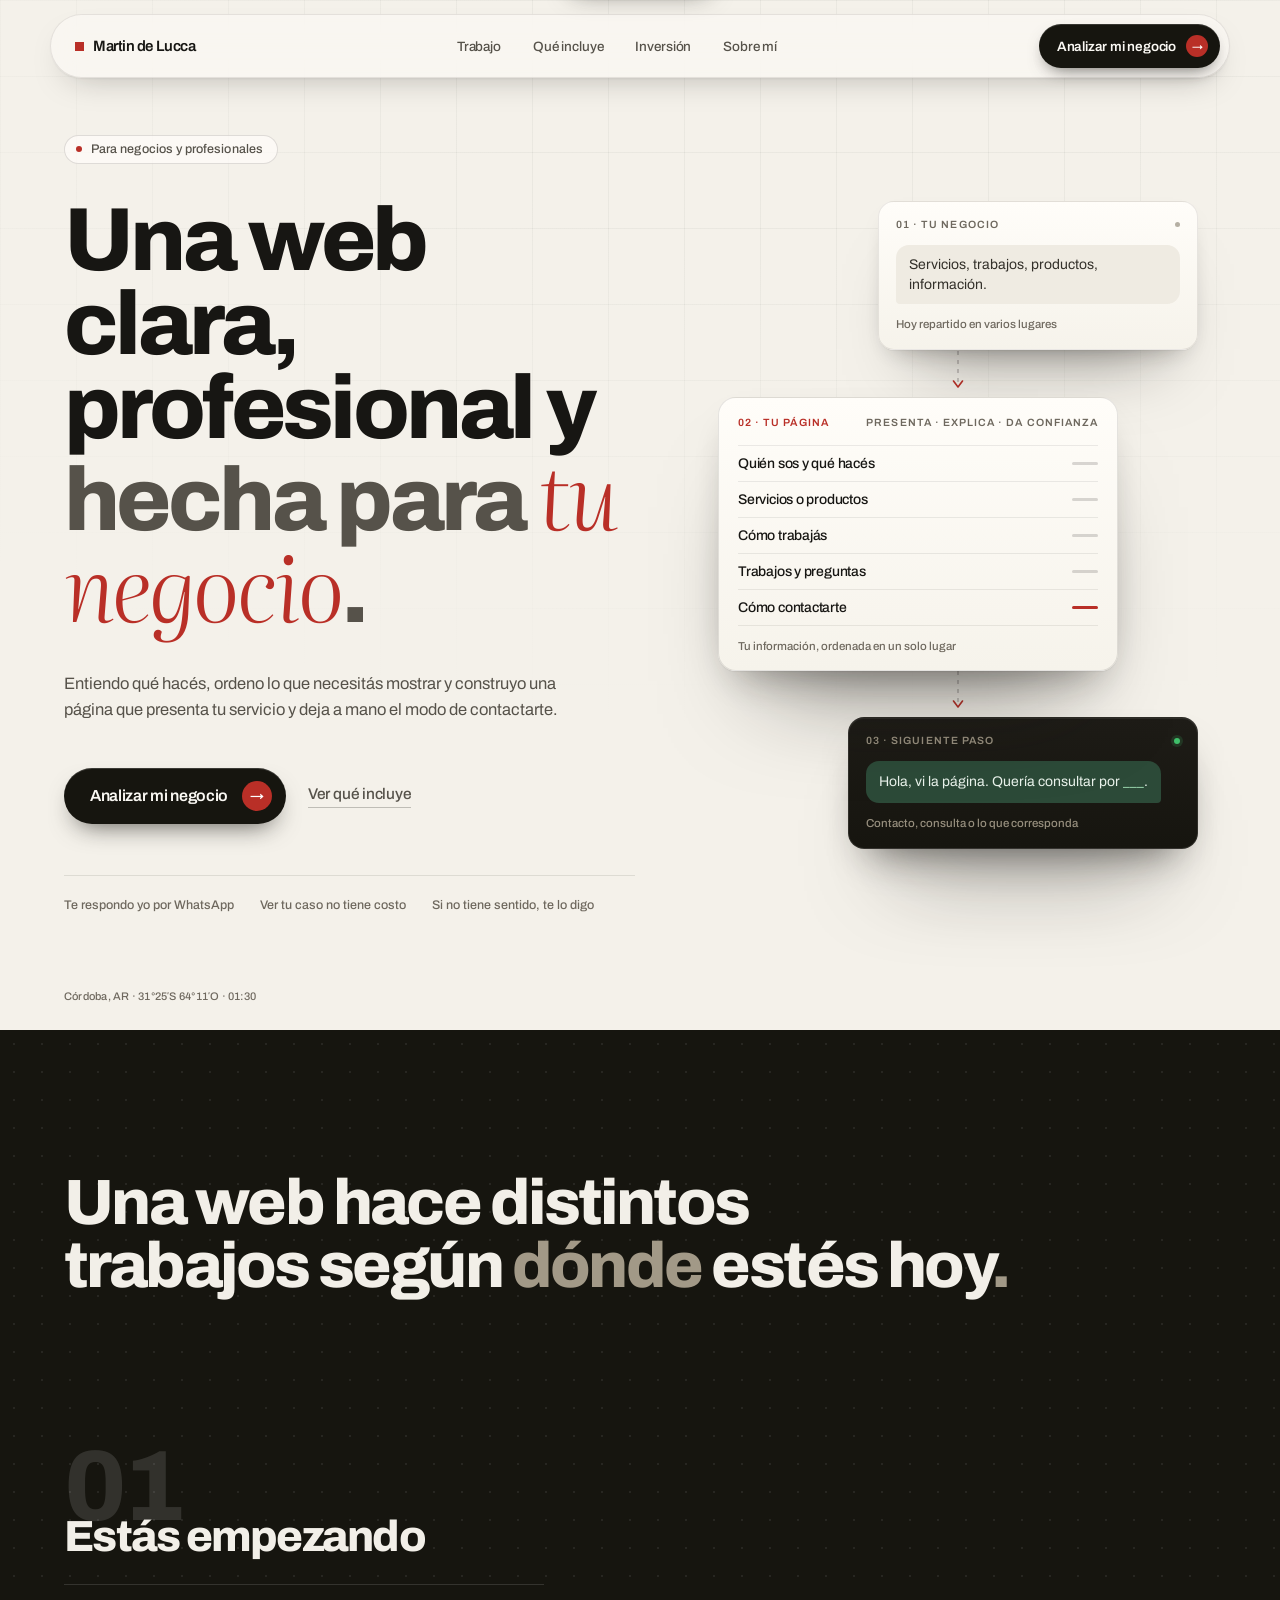
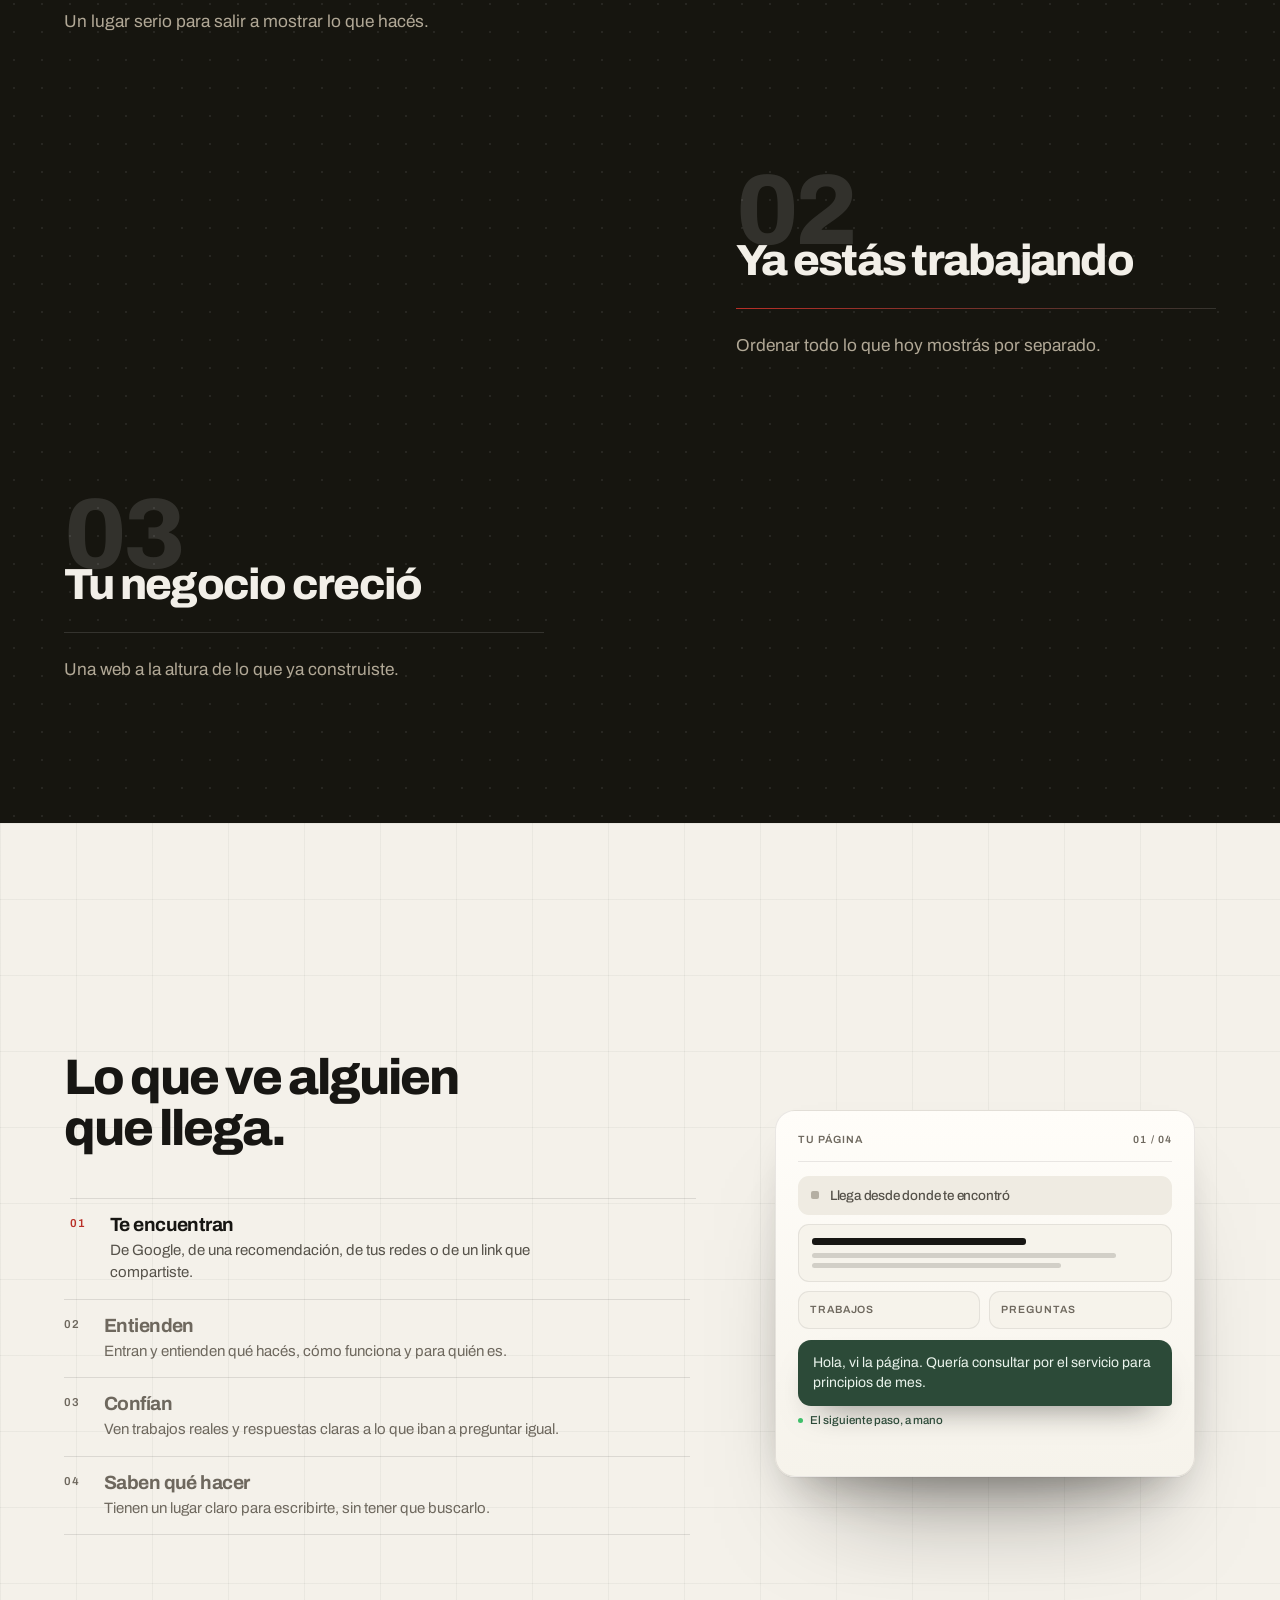
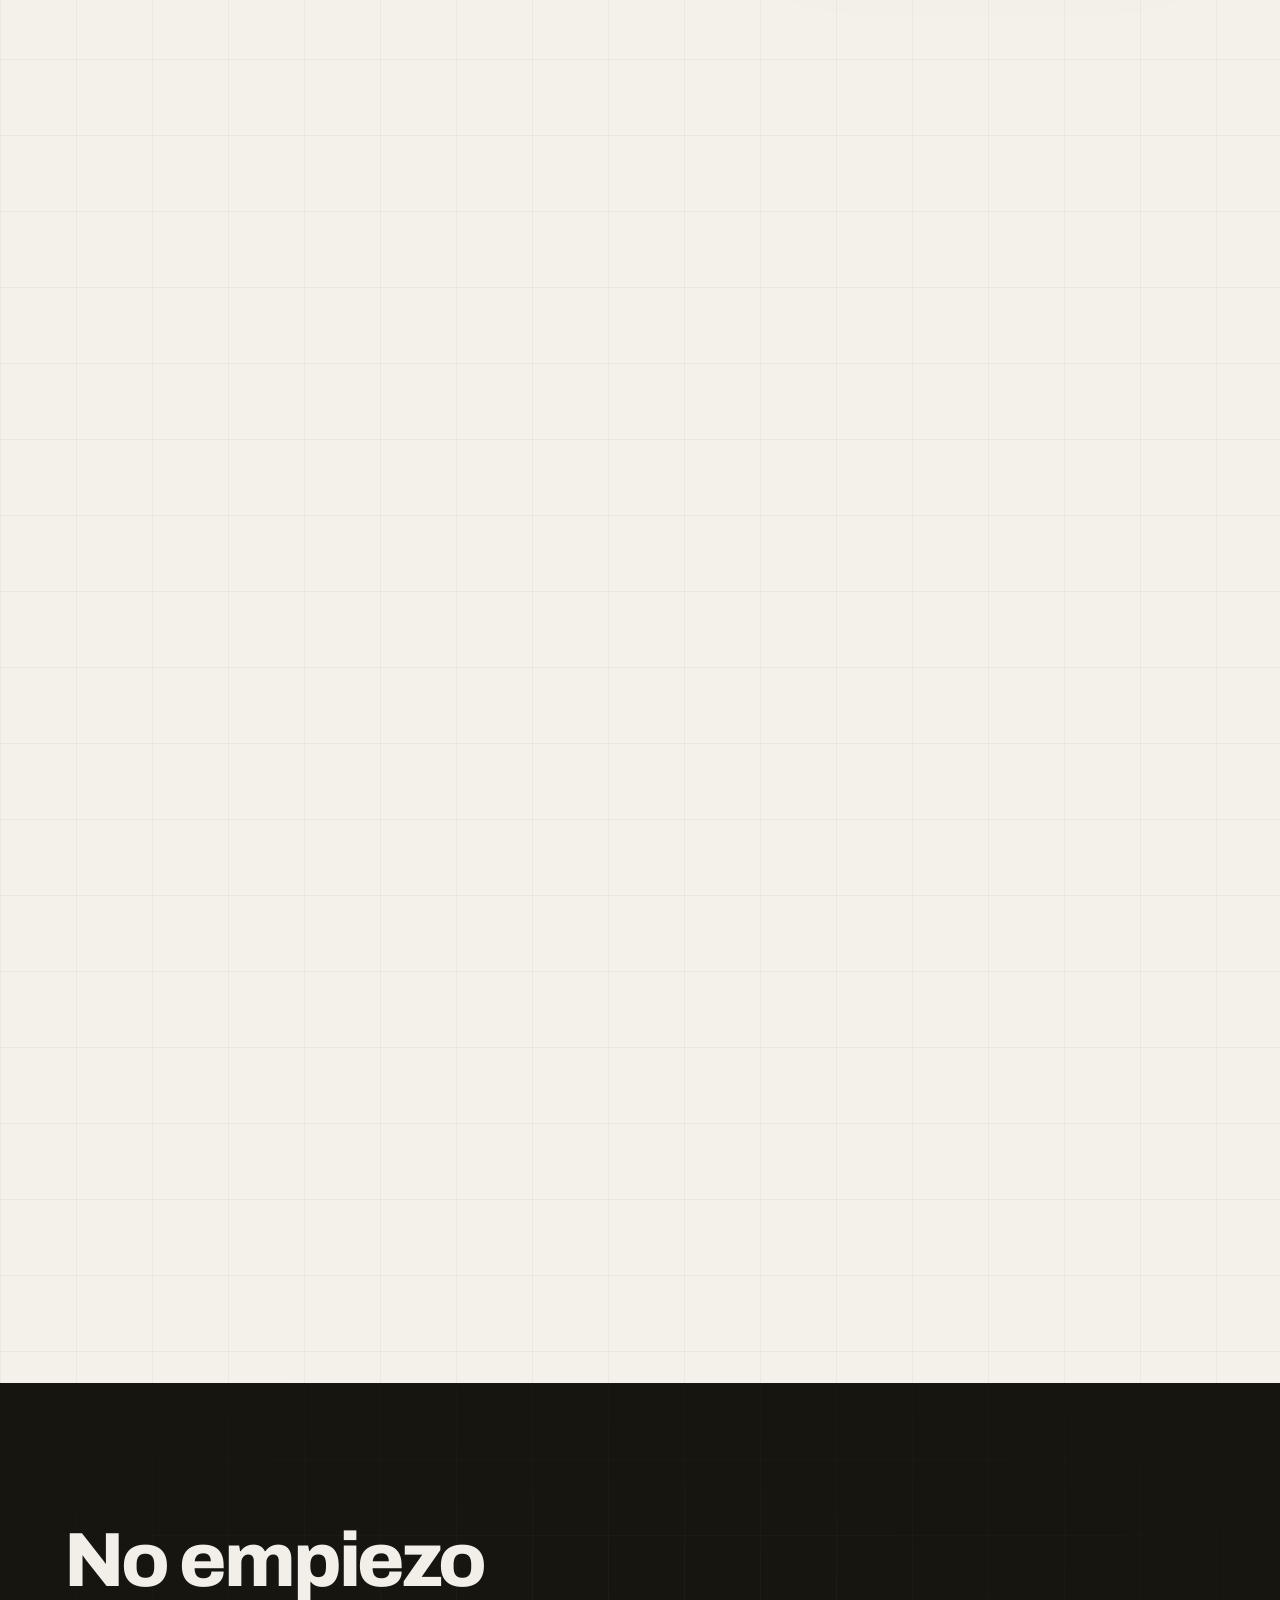
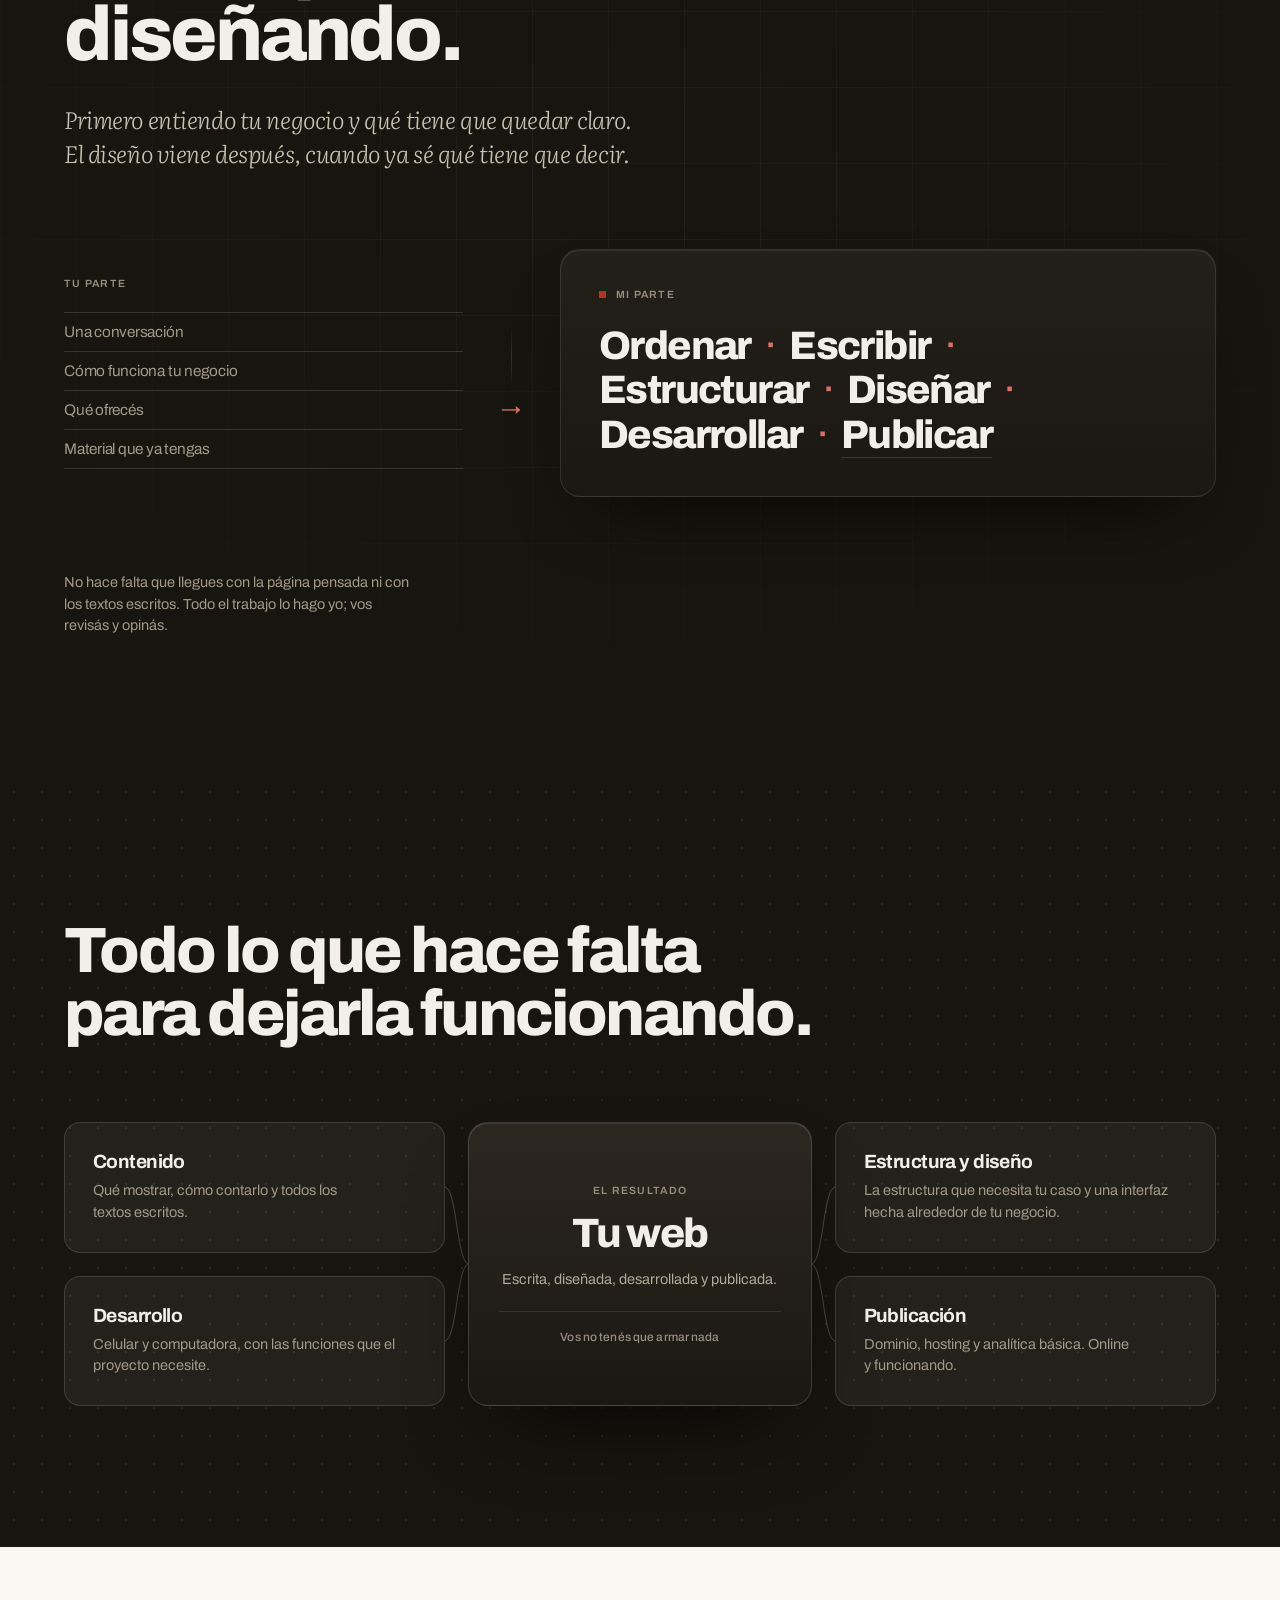
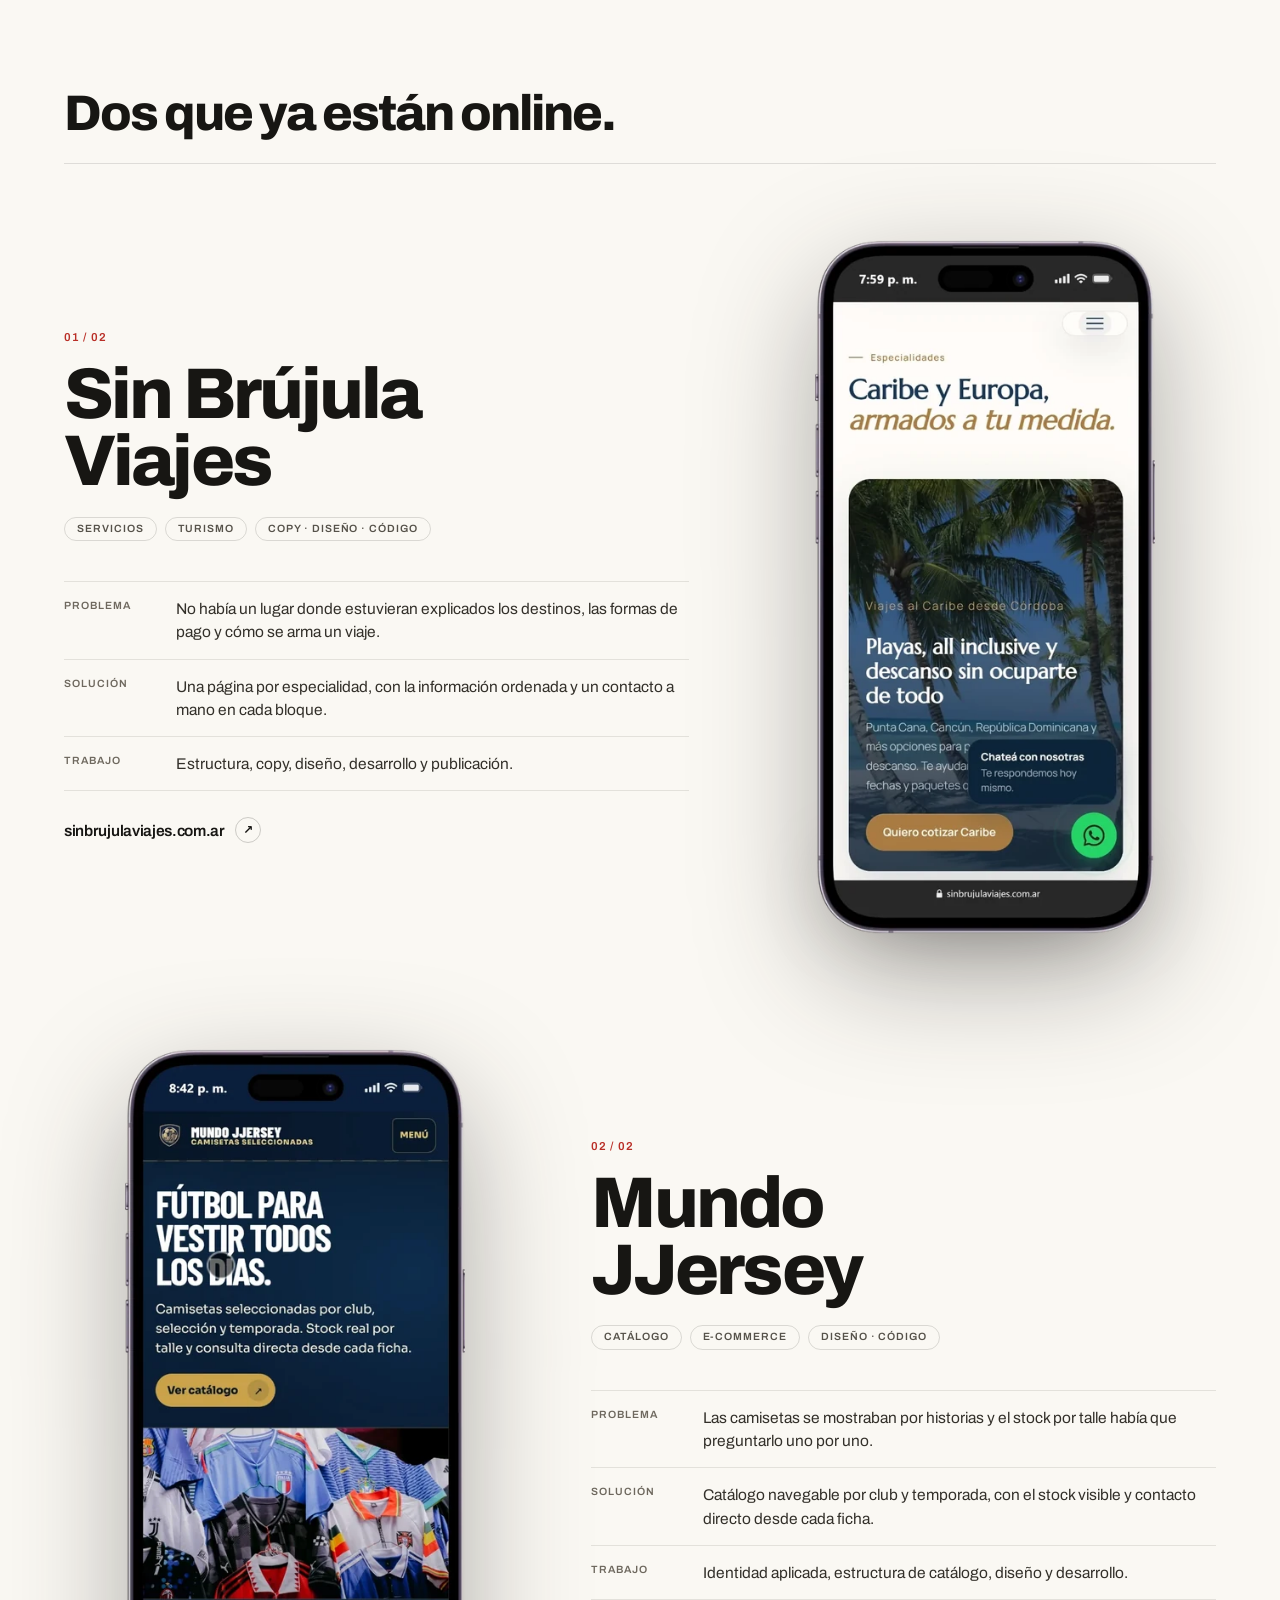
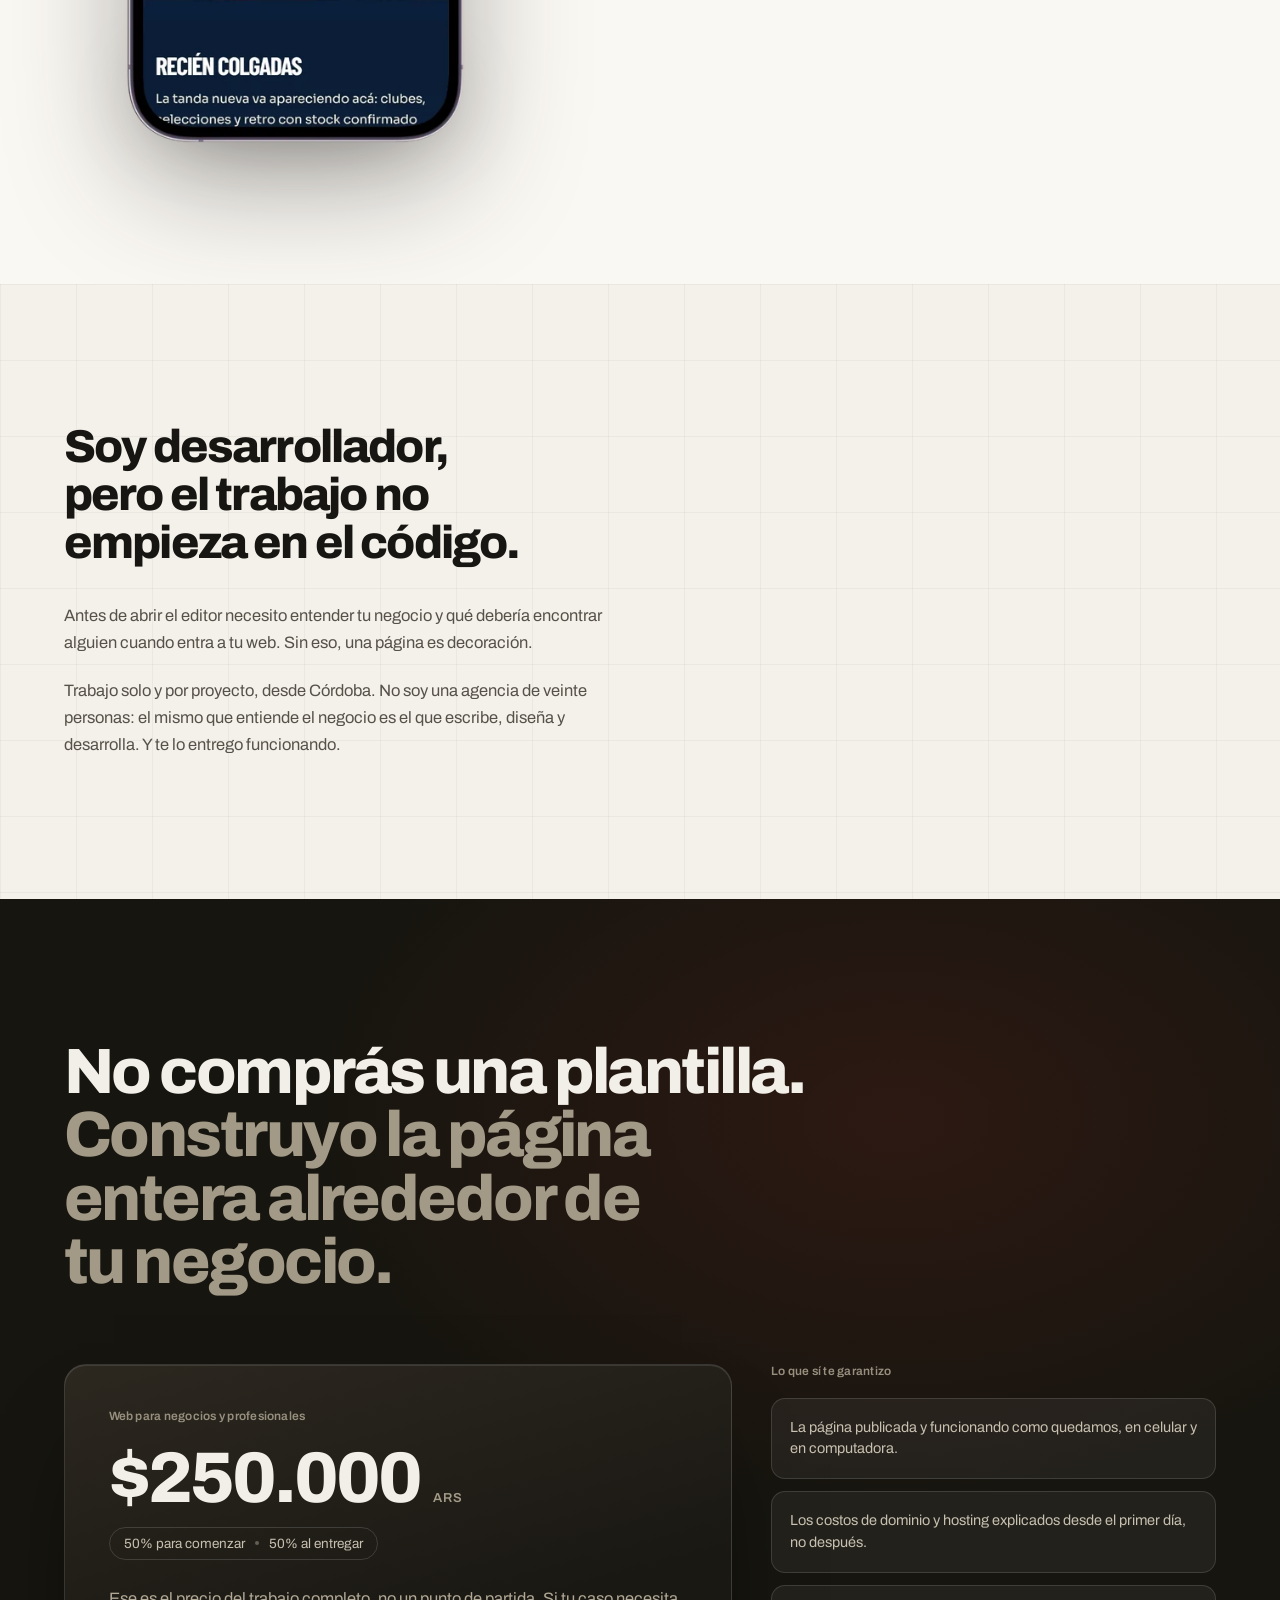
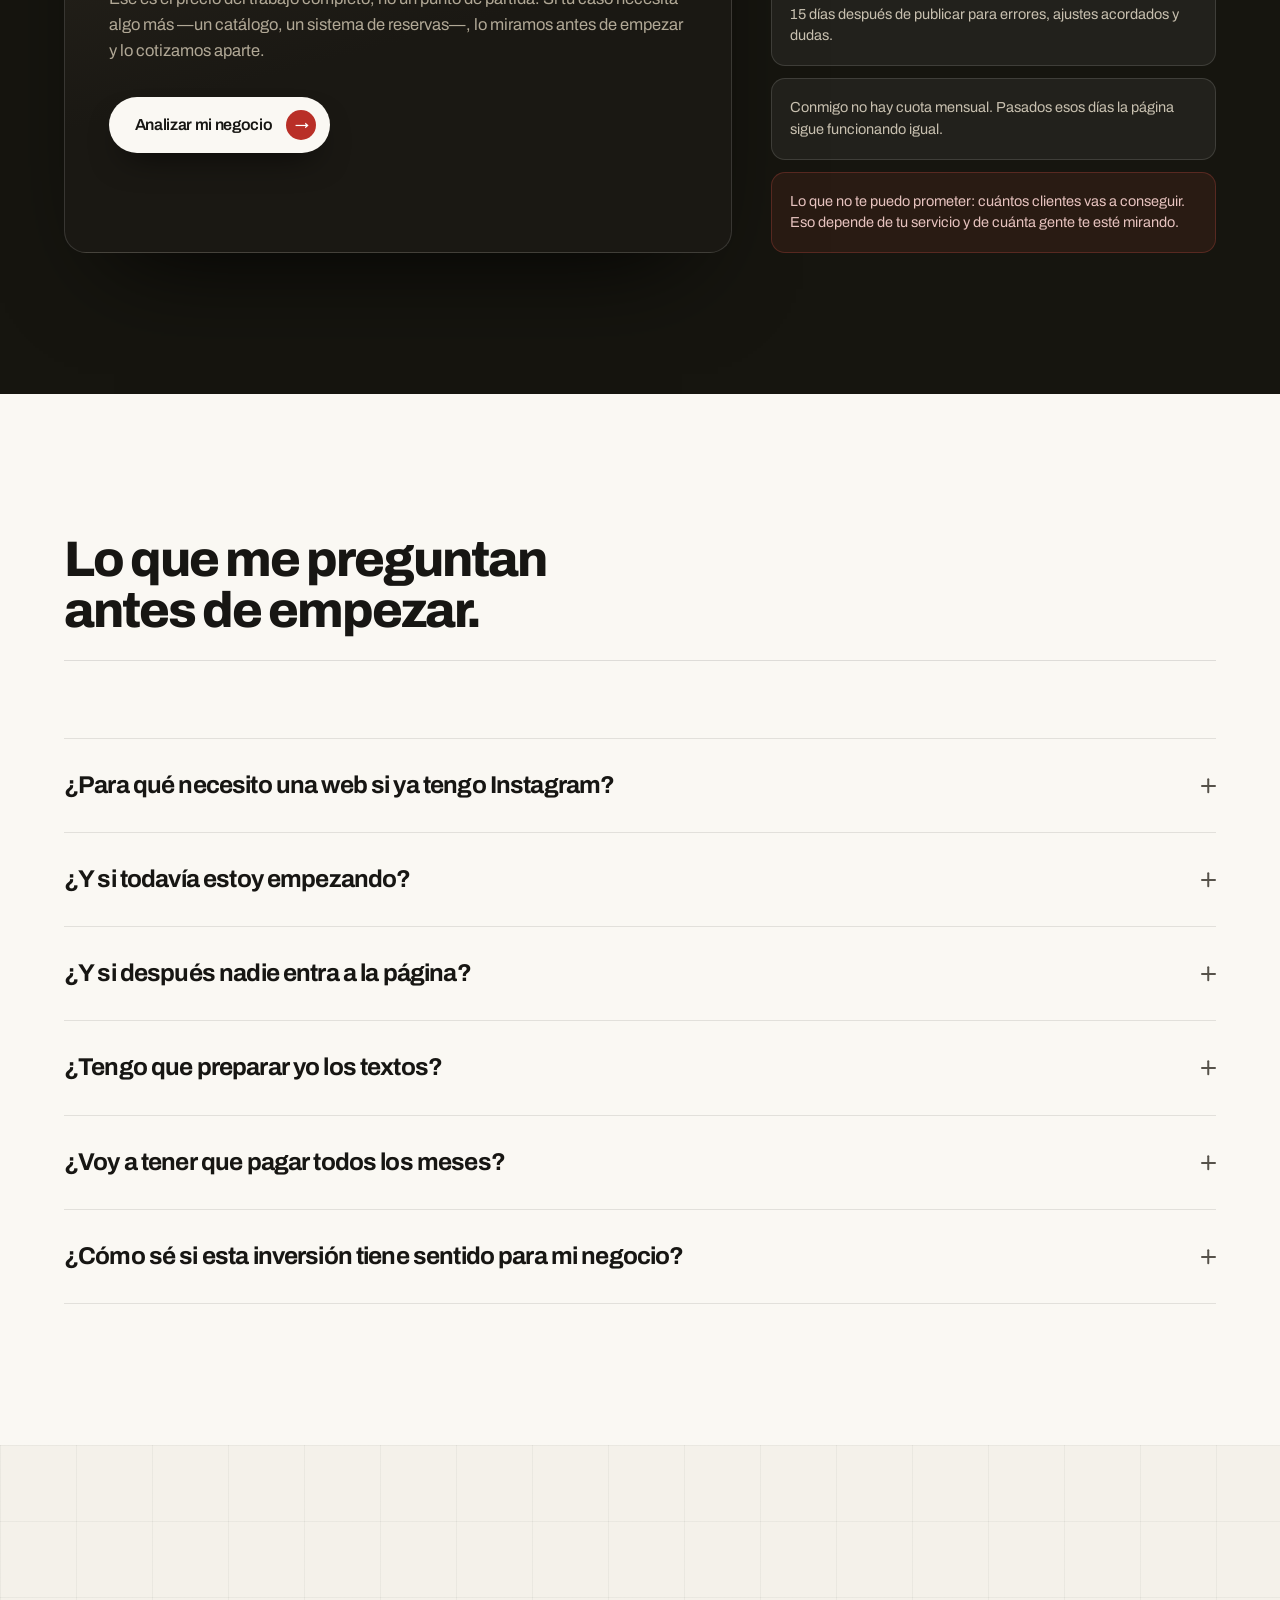
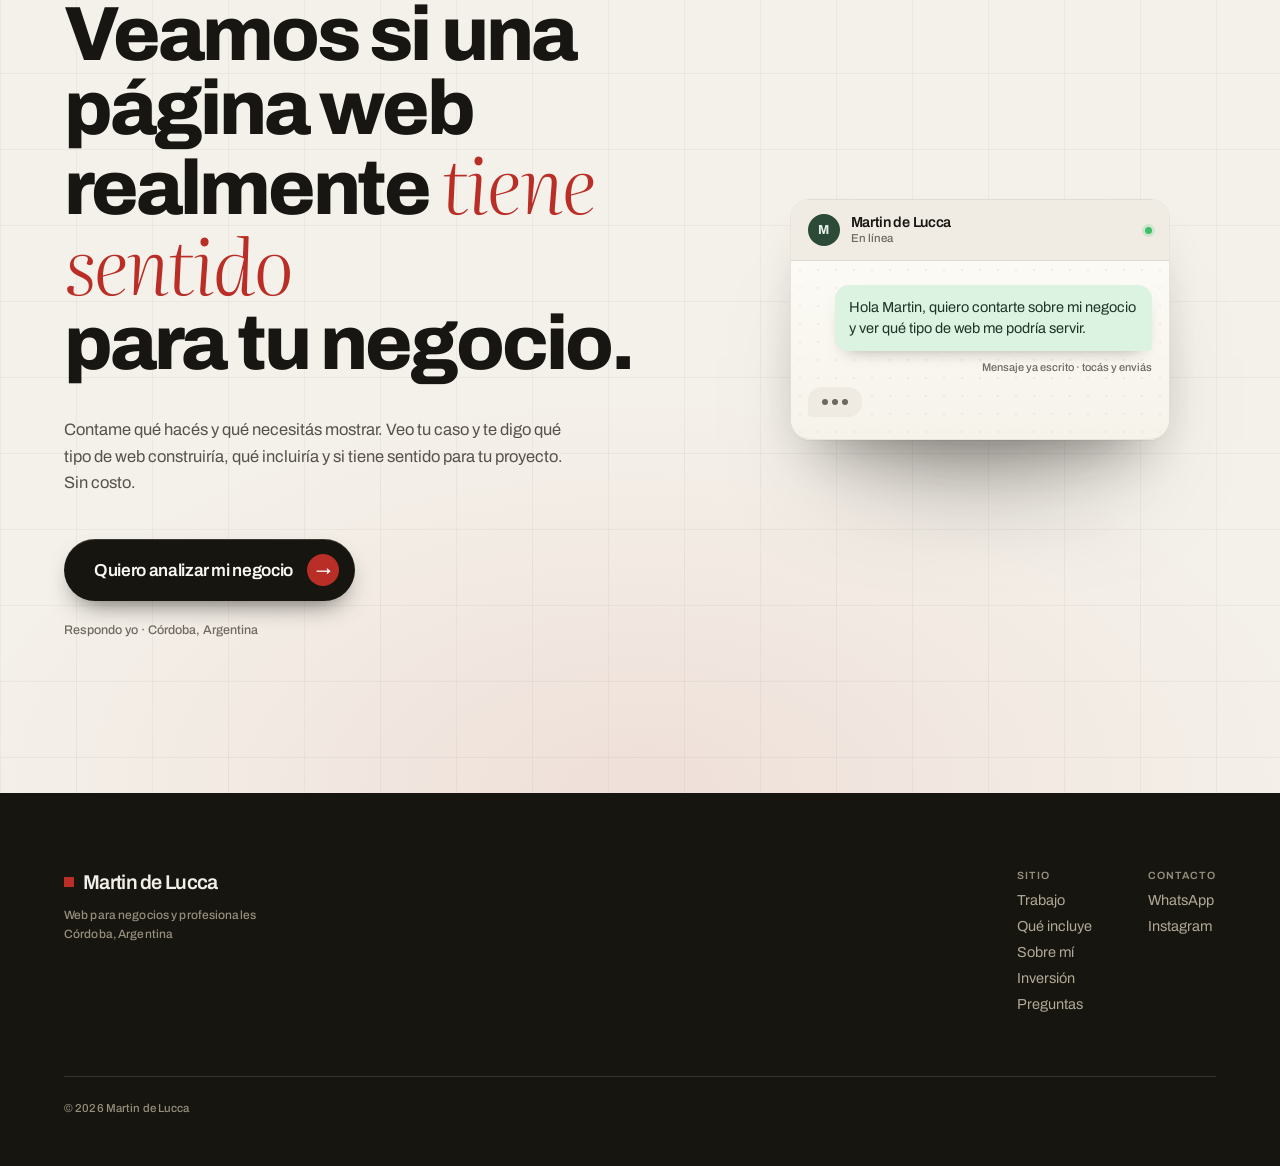
==== commit 9e4c13cf: "Canonical, datos estructurados, robots y sitemap Canonical. Era el agujero más barato de tapar y el " ====
--- a/index.html
+++ b/index.html
@@ -7,6 +7,8 @@
   <title>Martin de Lucca — Páginas web para negocios y profesionales · Córdoba</title>
   <meta name="description"
     content="Diseño y desarrollo páginas web para negocios y profesionales: entiendo qué hacés, ordeno lo que necesitás mostrar, escribo los textos y te la dejo publicada y funcionando. Córdoba, Argentina." />
+  <link rel="canonical" href="https://martindelucca.me/" />
+  <meta name="robots" content="index, follow, max-image-preview:large" />
   <meta name="theme-color" content="#16150F" />
   <meta property="og:title" content="Martin de Lucca — Páginas web para negocios y profesionales" />
   <meta property="og:description"
@@ -30,6 +32,146 @@
     href="https://fonts.googleapis.com/css2?family=Archivo:ital,wght@0,400;0,500;0,600;0,700;0,800&family=Literata:ital,opsz,wght@1,7..72,300..400&display=swap"
     rel="stylesheet" />
   <link rel="stylesheet" href="styles.css" />
+
+  <script type="application/ld+json">
+  {
+    "@context": "https://schema.org",
+    "@graph": [
+      {
+        "@type": "WebSite",
+        "@id": "https://martindelucca.me/#sitio",
+        "url": "https://martindelucca.me/",
+        "name": "Martin de Lucca",
+        "inLanguage": "es-AR",
+        "publisher": {
+          "@id": "https://martindelucca.me/#martin"
+        }
+      },
+      {
+        "@type": "Person",
+        "@id": "https://martindelucca.me/#martin",
+        "name": "Martin de Lucca",
+        "jobTitle": "Diseñador y desarrollador web",
+        "url": "https://martindelucca.me/",
+        "worksFor": {
+          "@id": "https://martindelucca.me/#negocio"
+        },
+        "sameAs": [
+          "https://www.instagram.com/martindelucca_/"
+        ],
+        "address": {
+          "@type": "PostalAddress",
+          "addressLocality": "Córdoba",
+          "addressCountry": "AR"
+        }
+      },
+      {
+        "@type": "ProfessionalService",
+        "@id": "https://martindelucca.me/#negocio",
+        "name": "Martin de Lucca — Páginas web para negocios y profesionales",
+        "url": "https://martindelucca.me/",
+        "image": "https://martindelucca.me/assets/og-image.png",
+        "description": "Diseño y desarrollo de páginas web para negocios y profesionales: estructura, textos escritos, diseño, desarrollo y publicación.",
+        "telephone": "+543524401654",
+        "founder": {
+          "@id": "https://martindelucca.me/#martin"
+        },
+        "knowsLanguage": "es-AR",
+        "sameAs": [
+          "https://www.instagram.com/martindelucca_/"
+        ],
+        "address": {
+          "@type": "PostalAddress",
+          "addressLocality": "Córdoba",
+          "addressCountry": "AR"
+        },
+        "areaServed": [
+          {
+            "@type": "City",
+            "name": "Córdoba"
+          },
+          {
+            "@type": "Country",
+            "name": "Argentina"
+          }
+        ],
+        "makesOffer": {
+          "@type": "Offer",
+          "name": "Web para negocios y profesionales",
+          "description": "El trabajo completo: estructura, textos, diseño, desarrollo y publicación. 50% para comenzar y 50% al entregar. Incluye 15 días posteriores para errores y ajustes acordados.",
+          "price": "250000",
+          "priceCurrency": "ARS",
+          "url": "https://martindelucca.me/#precio",
+          "availability": "https://schema.org/InStock",
+          "itemOffered": {
+            "@type": "Service",
+            "name": "Diseño y desarrollo de páginas web",
+            "serviceType": "Diseño y desarrollo web",
+            "provider": {
+              "@id": "https://martindelucca.me/#negocio"
+            }
+          }
+        }
+      },
+      {
+        "@type": "FAQPage",
+        "@id": "https://martindelucca.me/#preguntas",
+        "url": "https://martindelucca.me/#preguntas",
+        "inLanguage": "es-AR",
+        "mainEntity": [
+          {
+            "@type": "Question",
+            "name": "¿Para qué necesito una web si ya tengo Instagram?",
+            "acceptedAnswer": {
+              "@type": "Answer",
+              "text": "Instagram puede seguir funcionando igual que hasta ahora. La web suma un lugar propio, donde tu negocio queda presentado y explicado sin depender de lo que se pierde entre publicaciones. Conviven bien."
+            }
+          },
+          {
+            "@type": "Question",
+            "name": "¿Y si todavía estoy empezando?",
+            "acceptedAnswer": {
+              "@type": "Answer",
+              "text": "Sí. Si estás arrancando, sirve para tener desde el principio un lugar profesional donde presentar lo que hacés, mostrar tu trabajo y compartir información, sin depender sólo de redes o mensajes."
+            }
+          },
+          {
+            "@type": "Question",
+            "name": "¿Y si después nadie entra a la página?",
+            "acceptedAnswer": {
+              "@type": "Answer",
+              "text": "La web es un lugar que después podés compartir: se enlaza desde tus redes, desde Google o desde WhatsApp. Visitas no te puedo prometer. Lo que sí, es que quede publicada y lista para compartir."
+            }
+          },
+          {
+            "@type": "Question",
+            "name": "¿Tengo que preparar yo los textos?",
+            "acceptedAnswer": {
+              "@type": "Answer",
+              "text": "No. Los textos están incluidos y los escribo yo. Lo único que necesito es una conversación sobre tu negocio: qué ofrecés, cómo trabajás y qué te suelen preguntar. El resto lo armo yo y lo revisamos juntos."
+            }
+          },
+          {
+            "@type": "Question",
+            "name": "¿Voy a tener que pagar todos los meses?",
+            "acceptedAnswer": {
+              "@type": "Answer",
+              "text": "Conmigo no hay cuota mensual. Dominio y hosting son costos de terceros, dichos desde el primer día. Incluye 15 días para errores y ajustes; después la página sigue funcionando sin contratar nada. Si más adelante querés cambios, se cotizan."
+            }
+          },
+          {
+            "@type": "Question",
+            "name": "¿Cómo sé si esta inversión tiene sentido para mi negocio?",
+            "acceptedAnswer": {
+              "@type": "Answer",
+              "text": "Depende de qué necesitás resolver. El trabajo completo son $250.000 ARS, 50% para empezar y 50% al entregar. Antes de arrancar vemos tu caso y el alcance: si una web no tiene una función clara para tu negocio, prefiero decírtelo antes de que gastes plata."
+            }
+          }
+        ]
+      }
+    ]
+  }
+  </script>
 </head>
 
 <body>
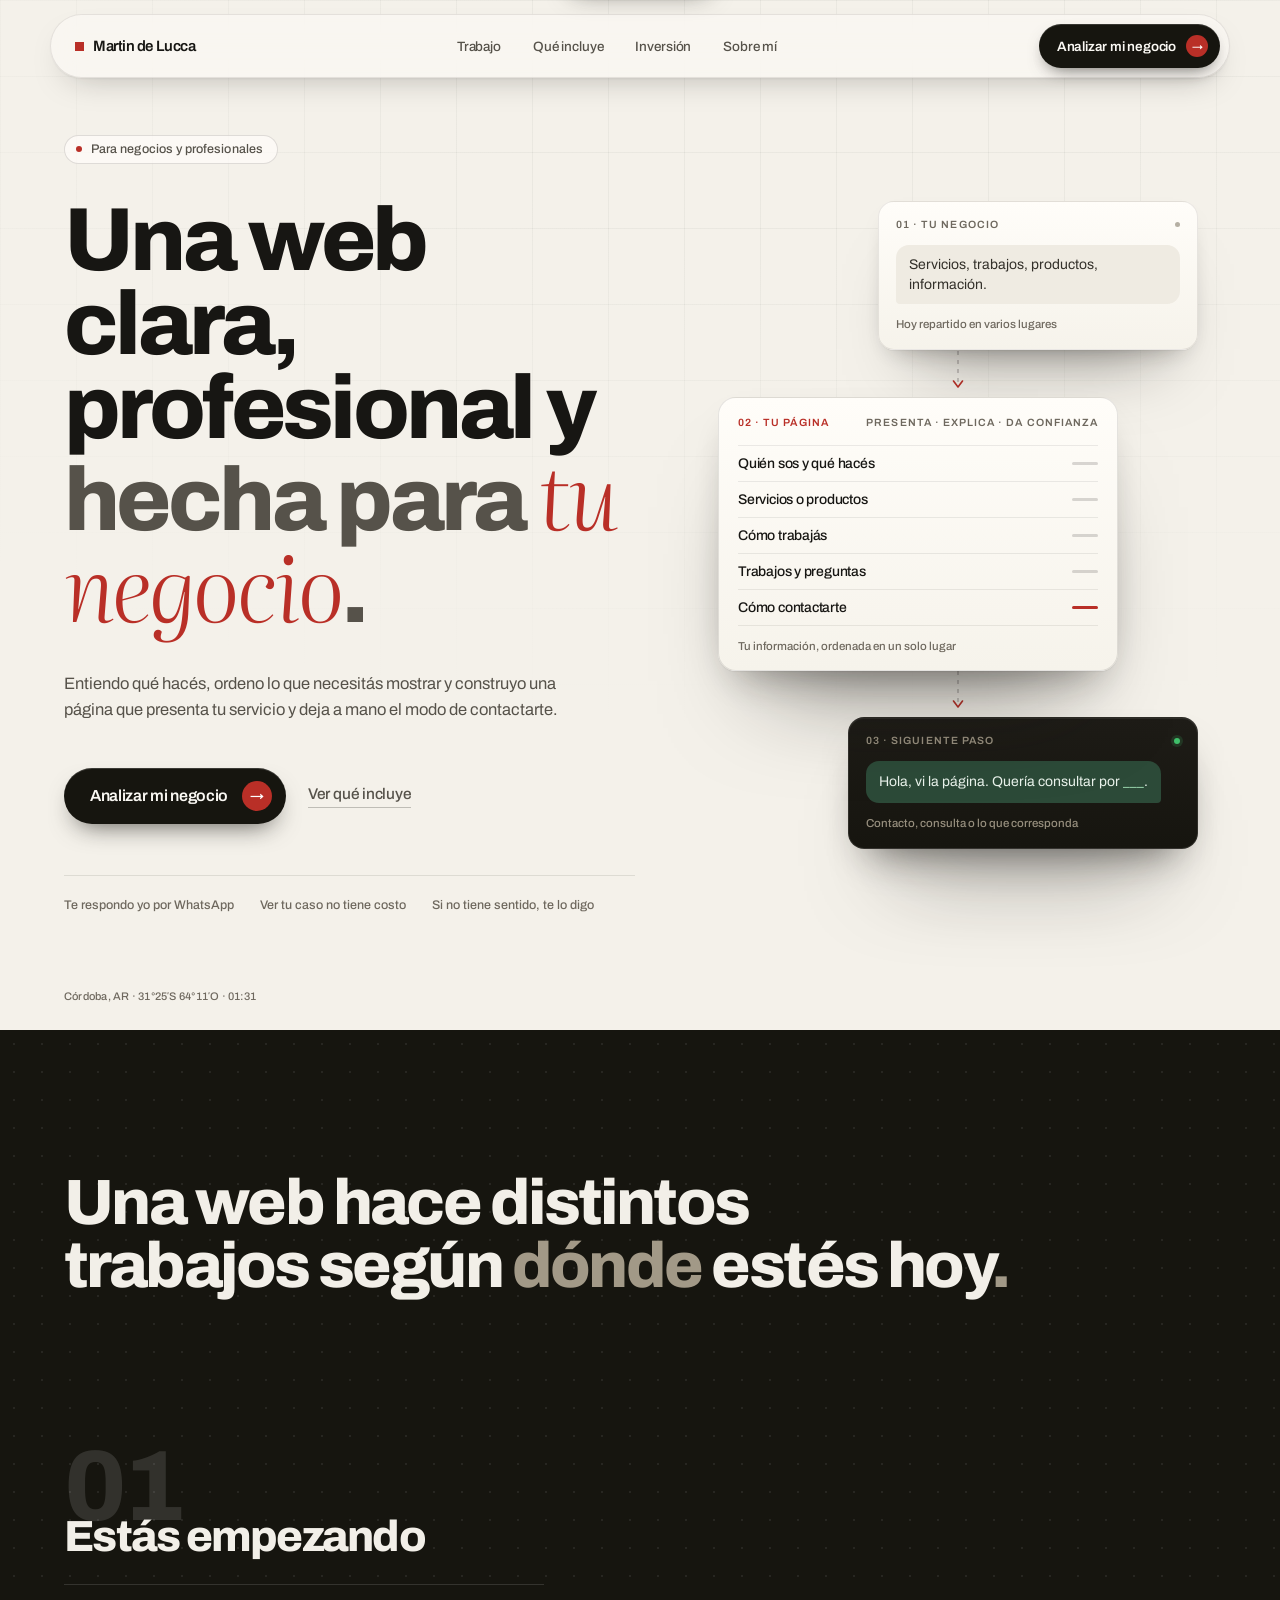
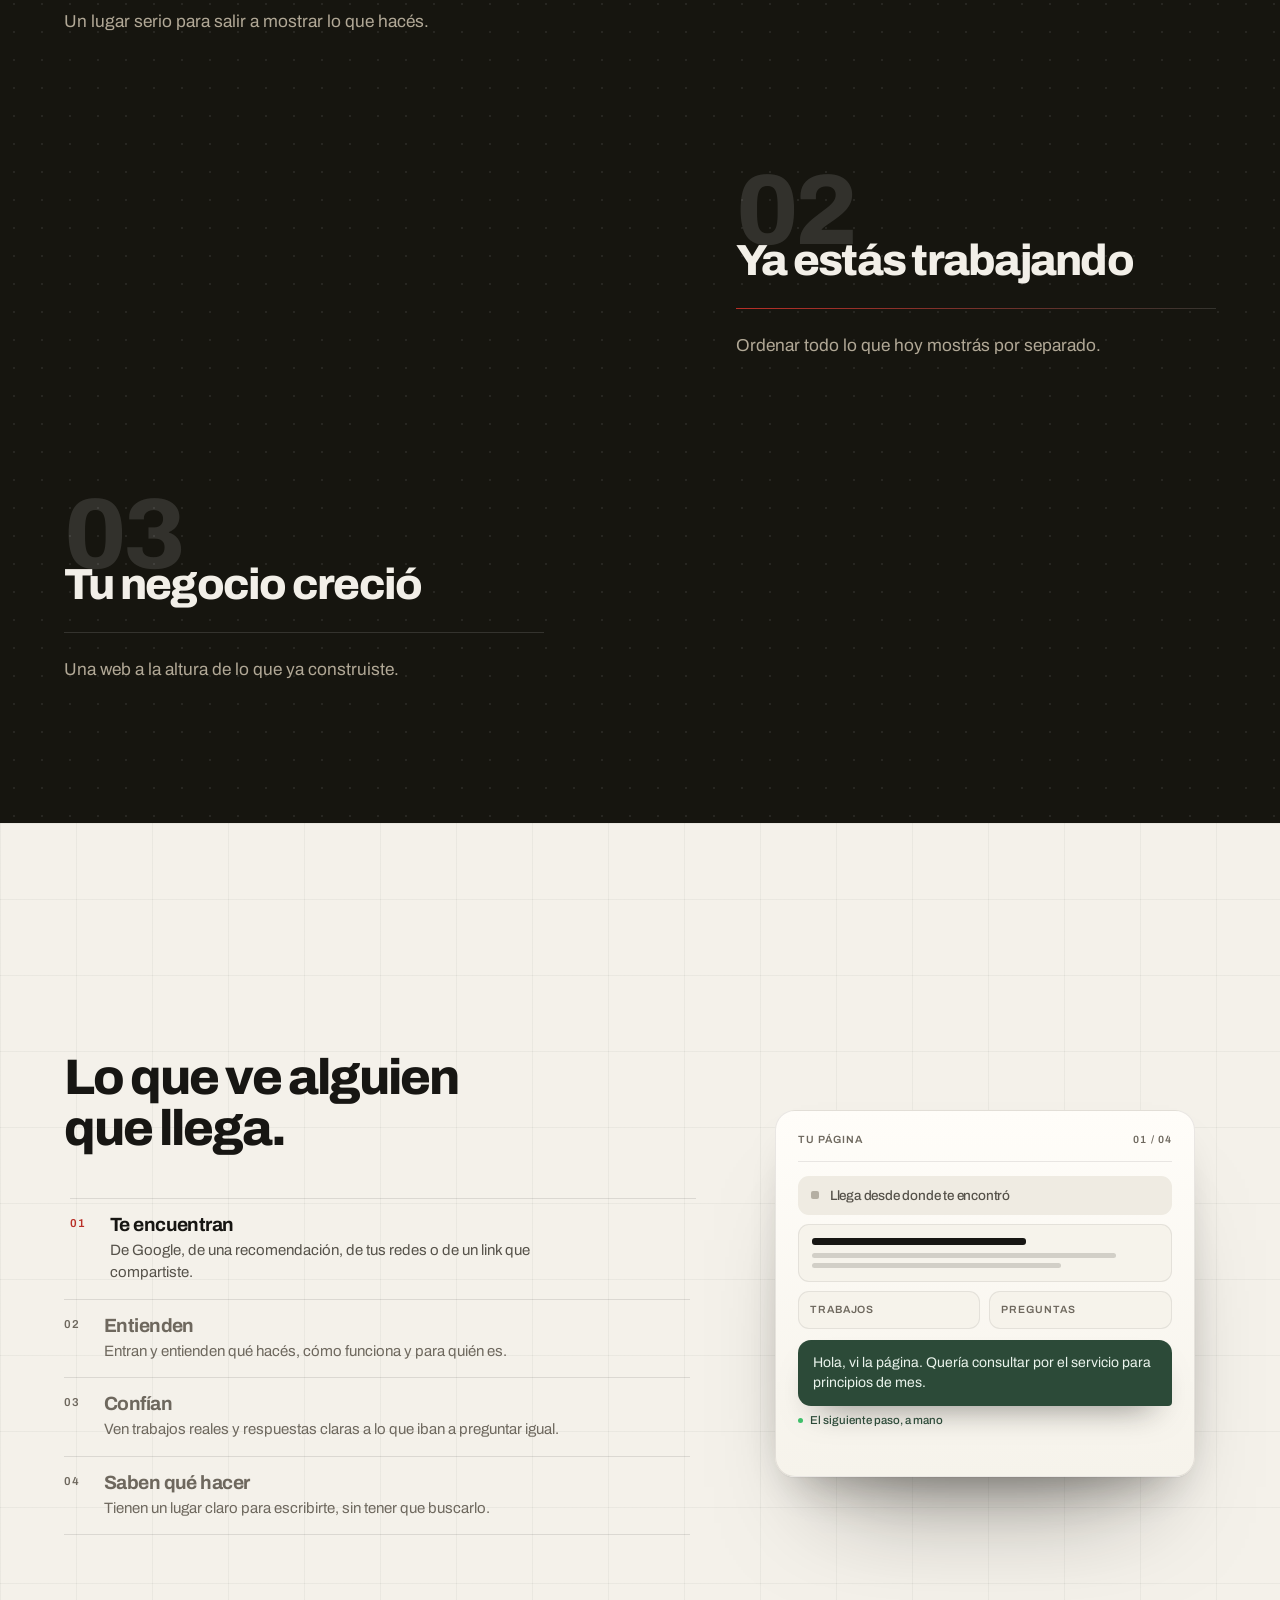
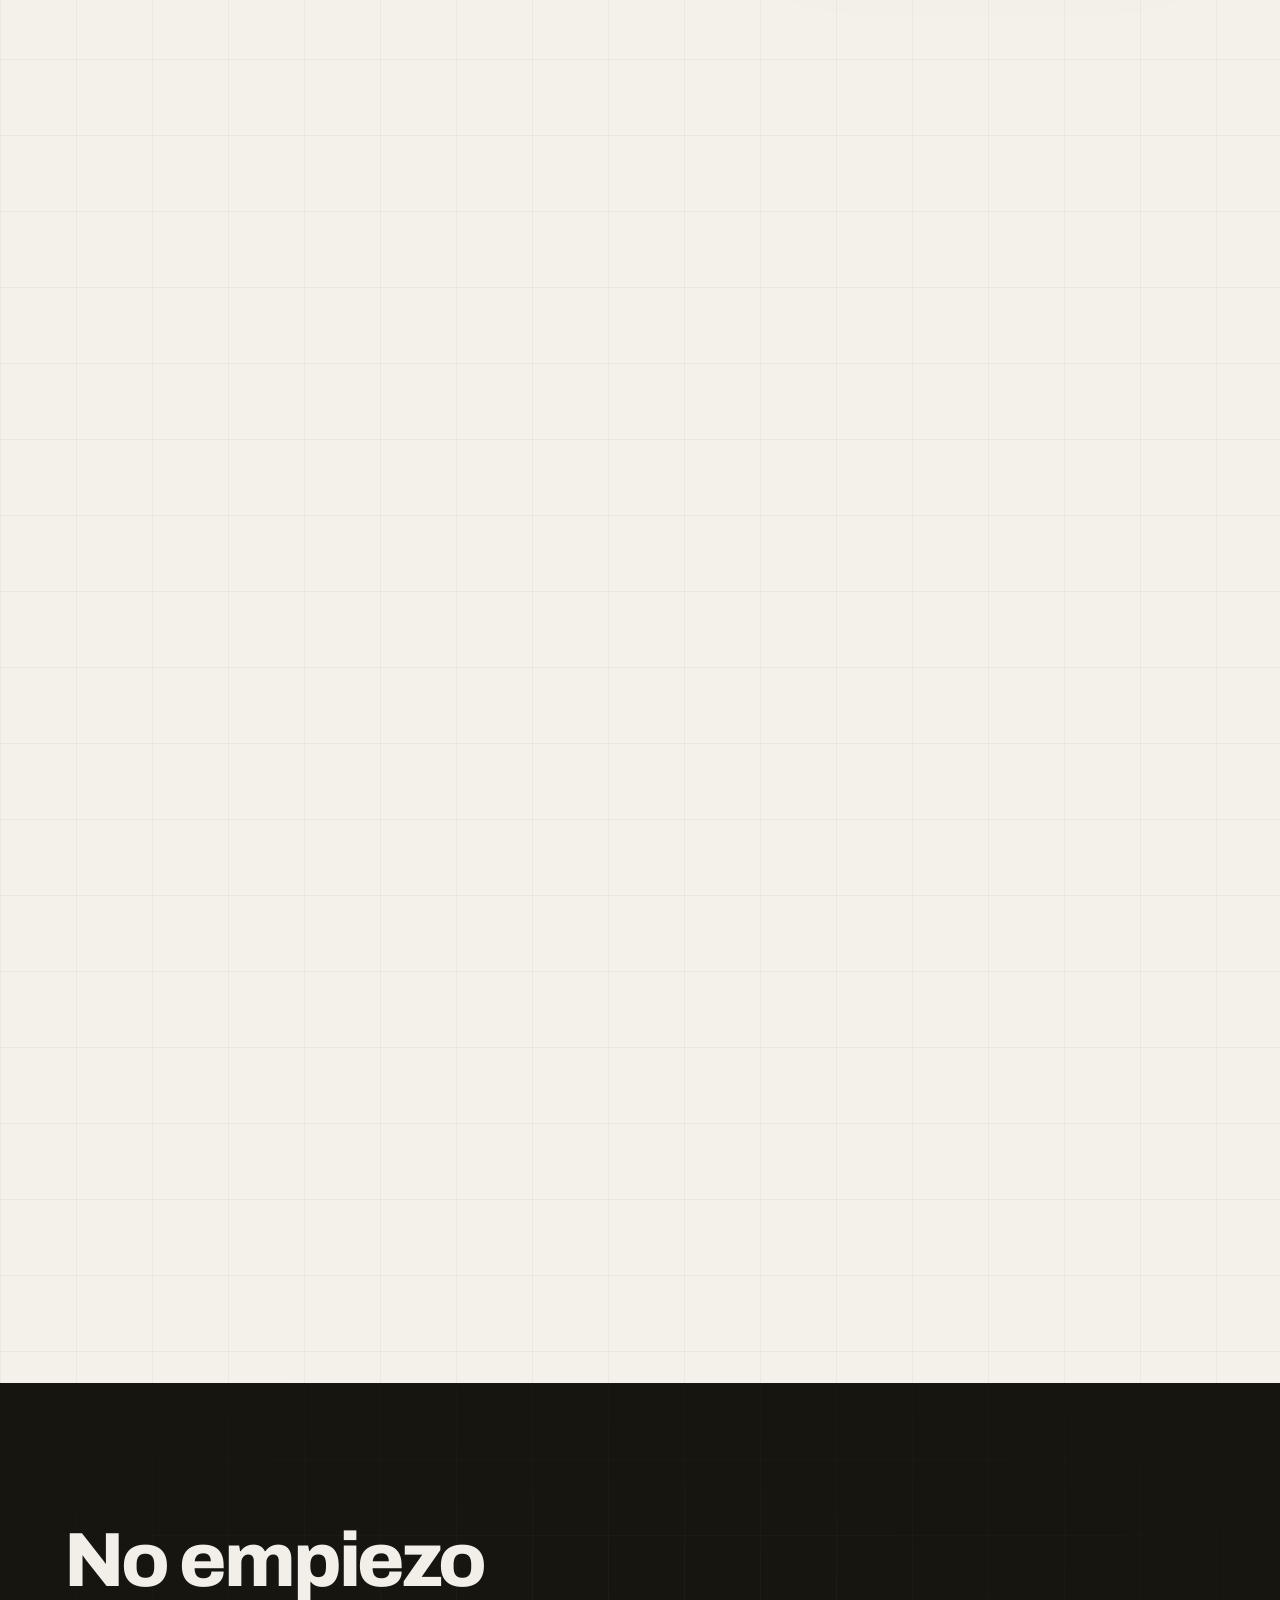
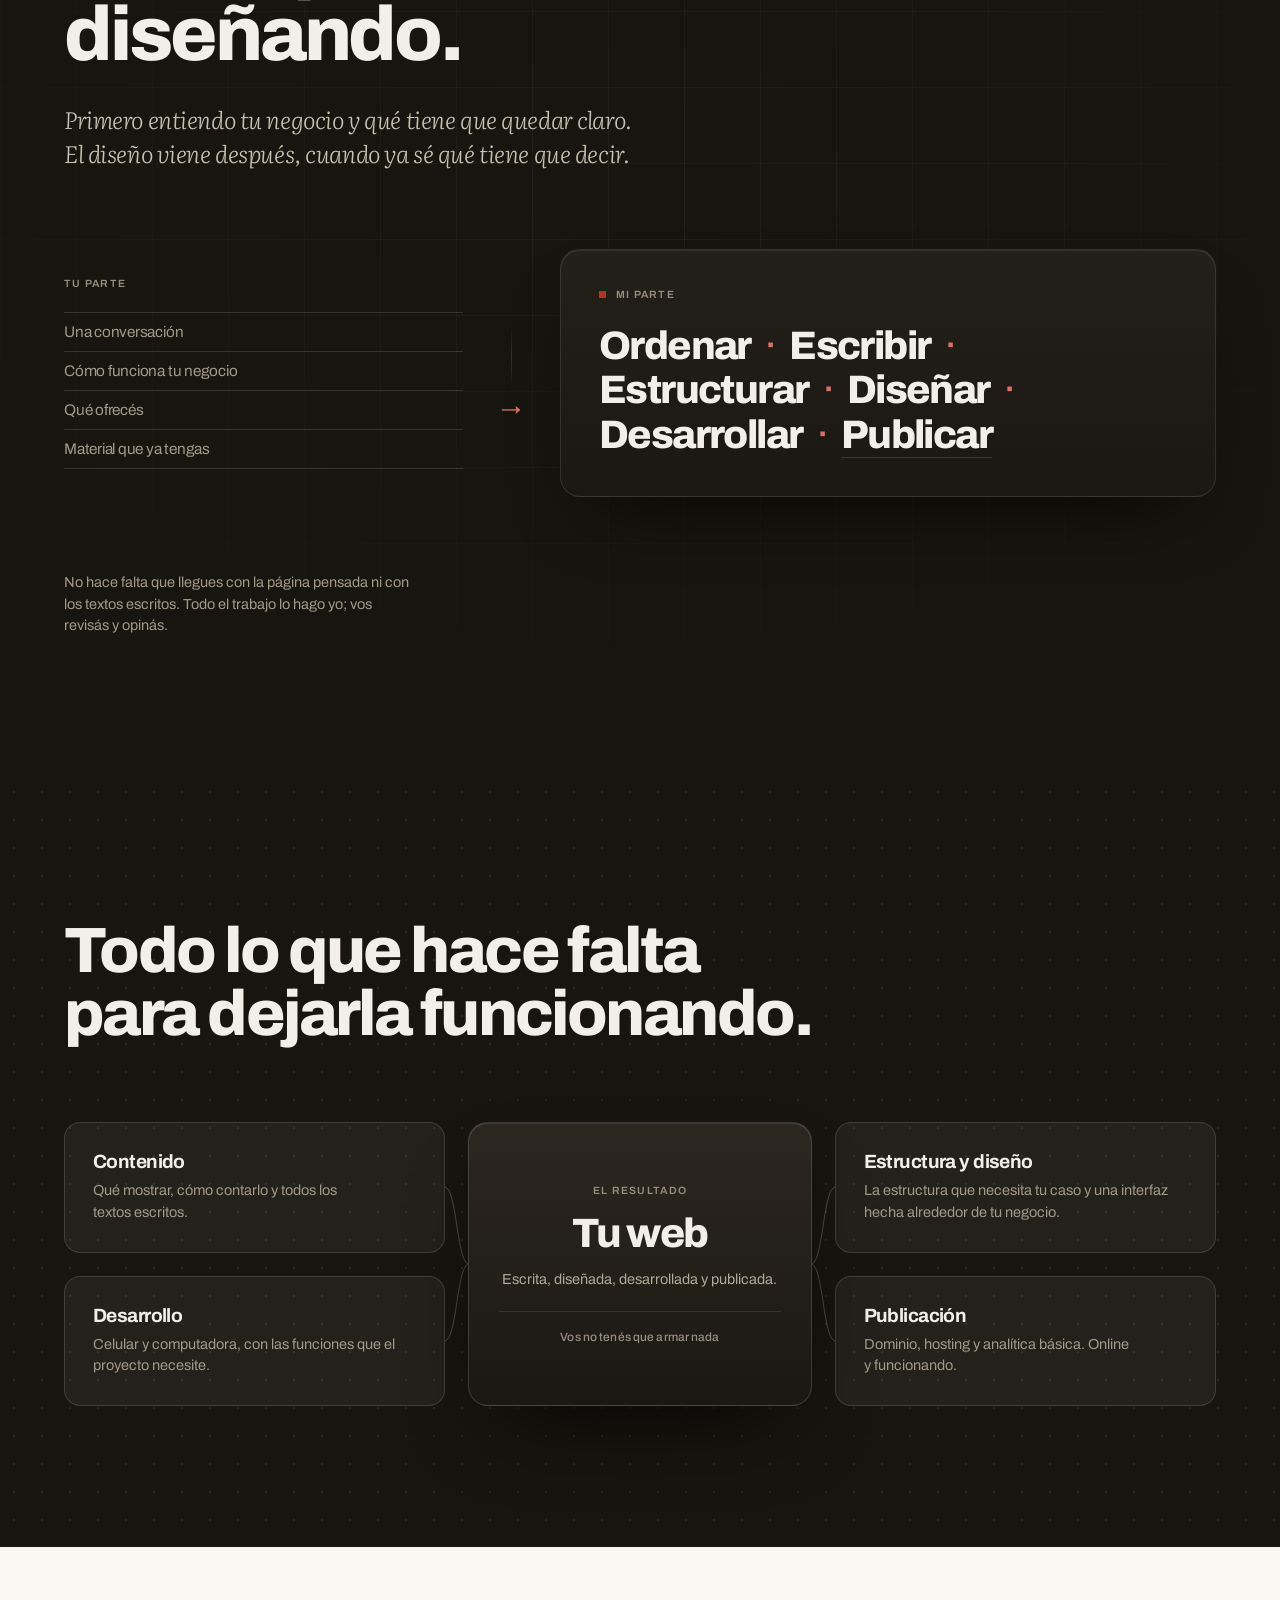
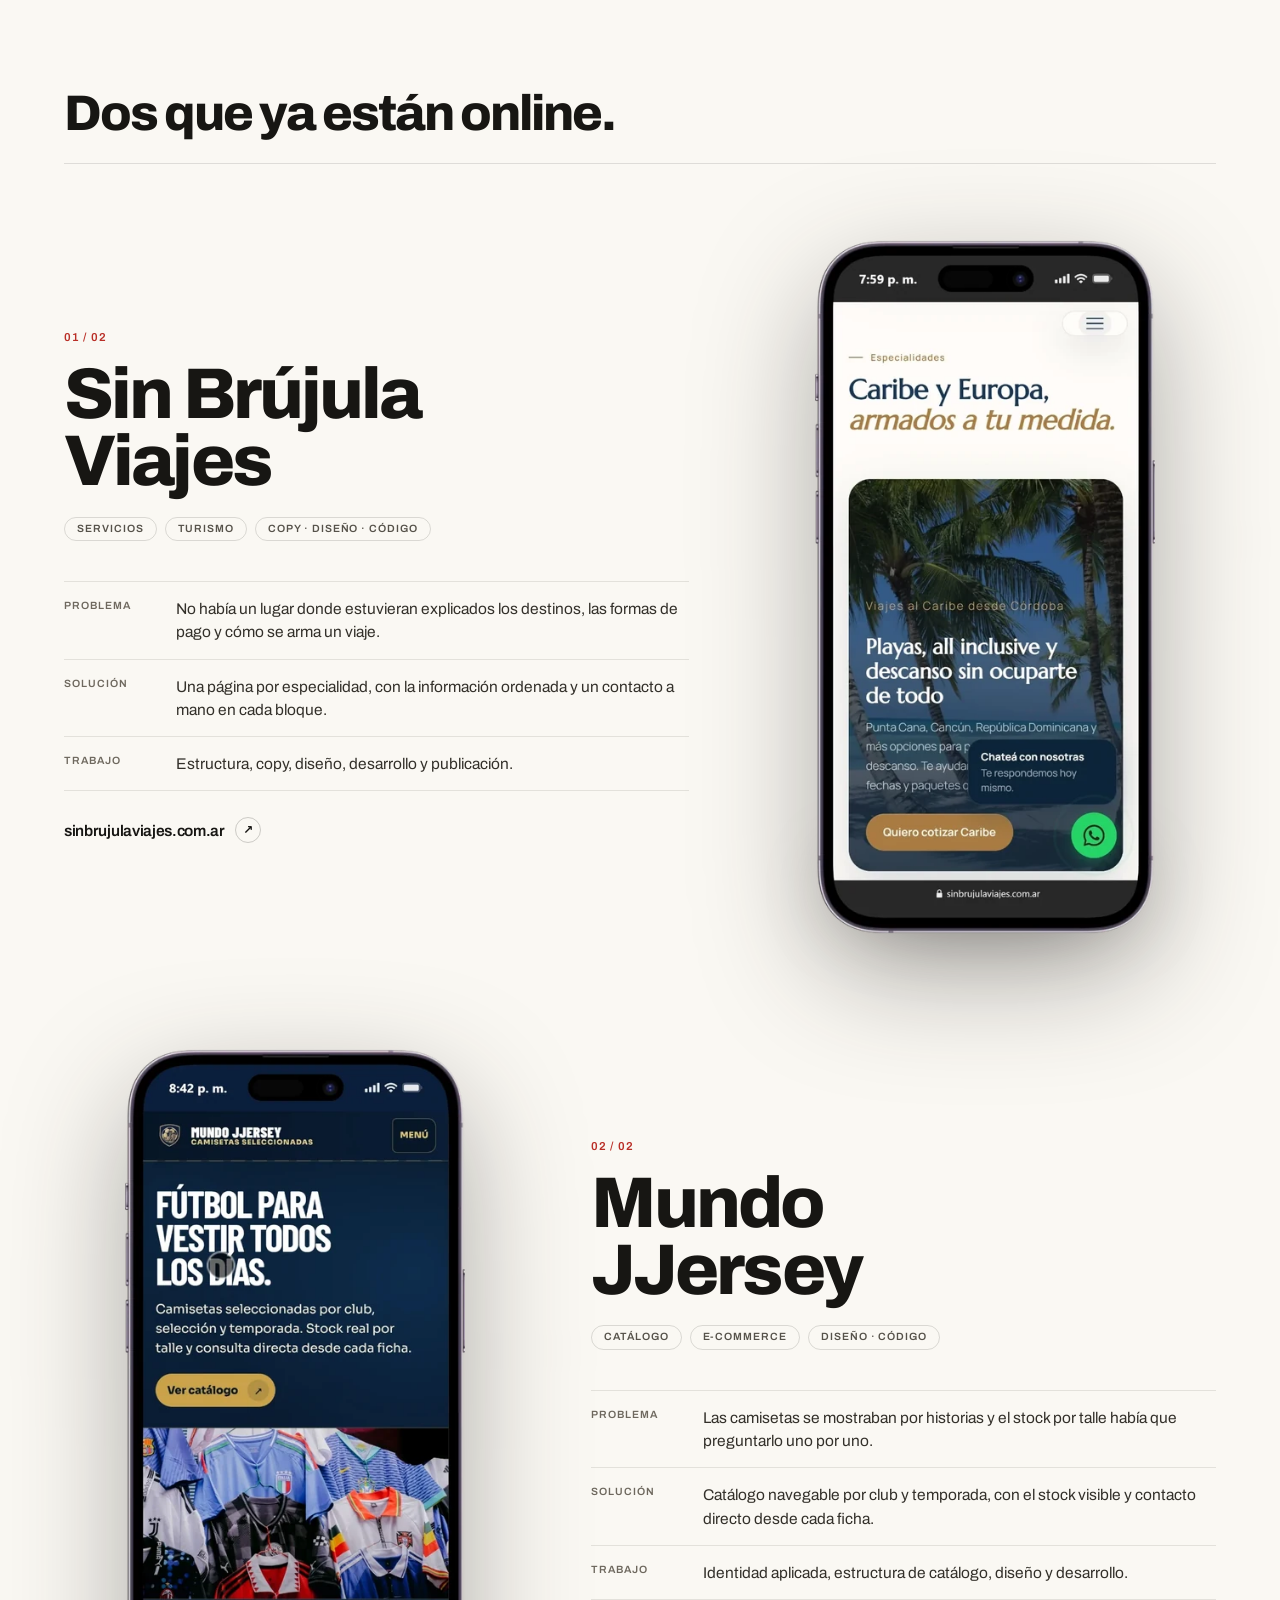
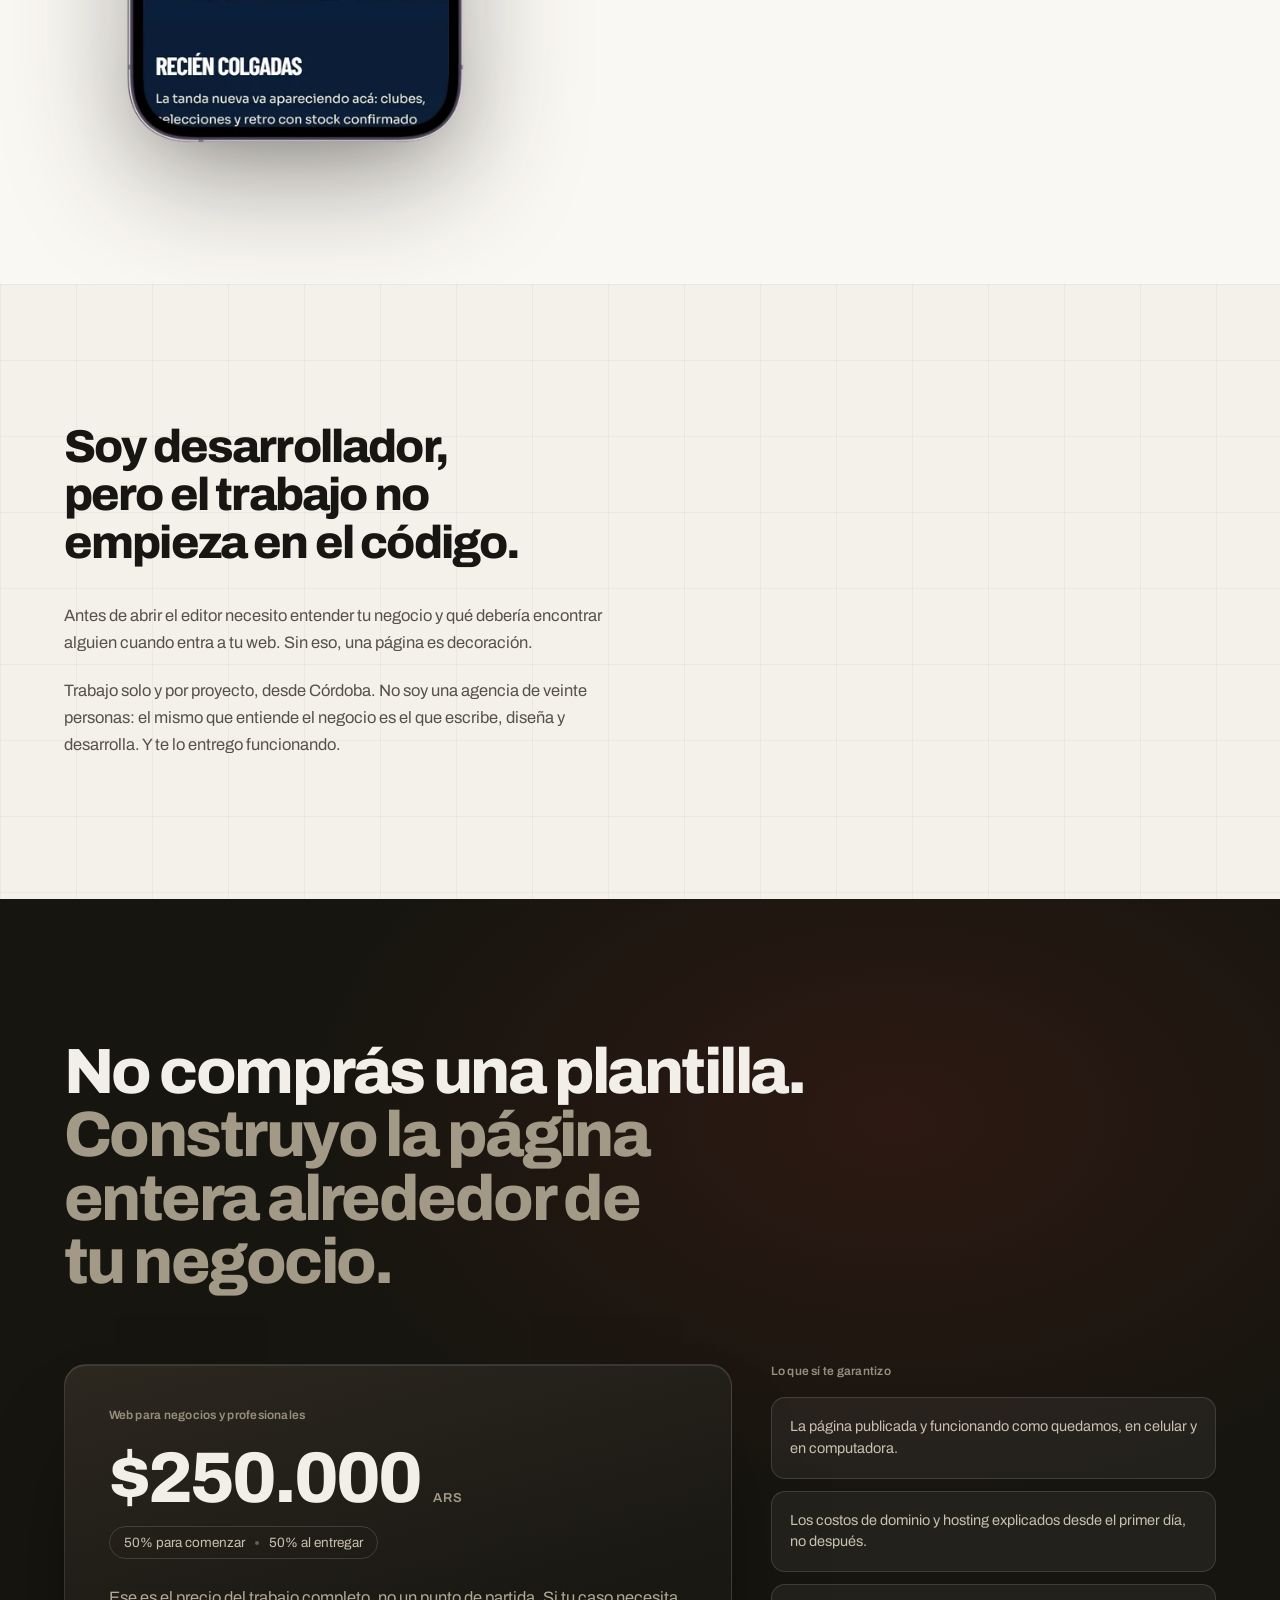
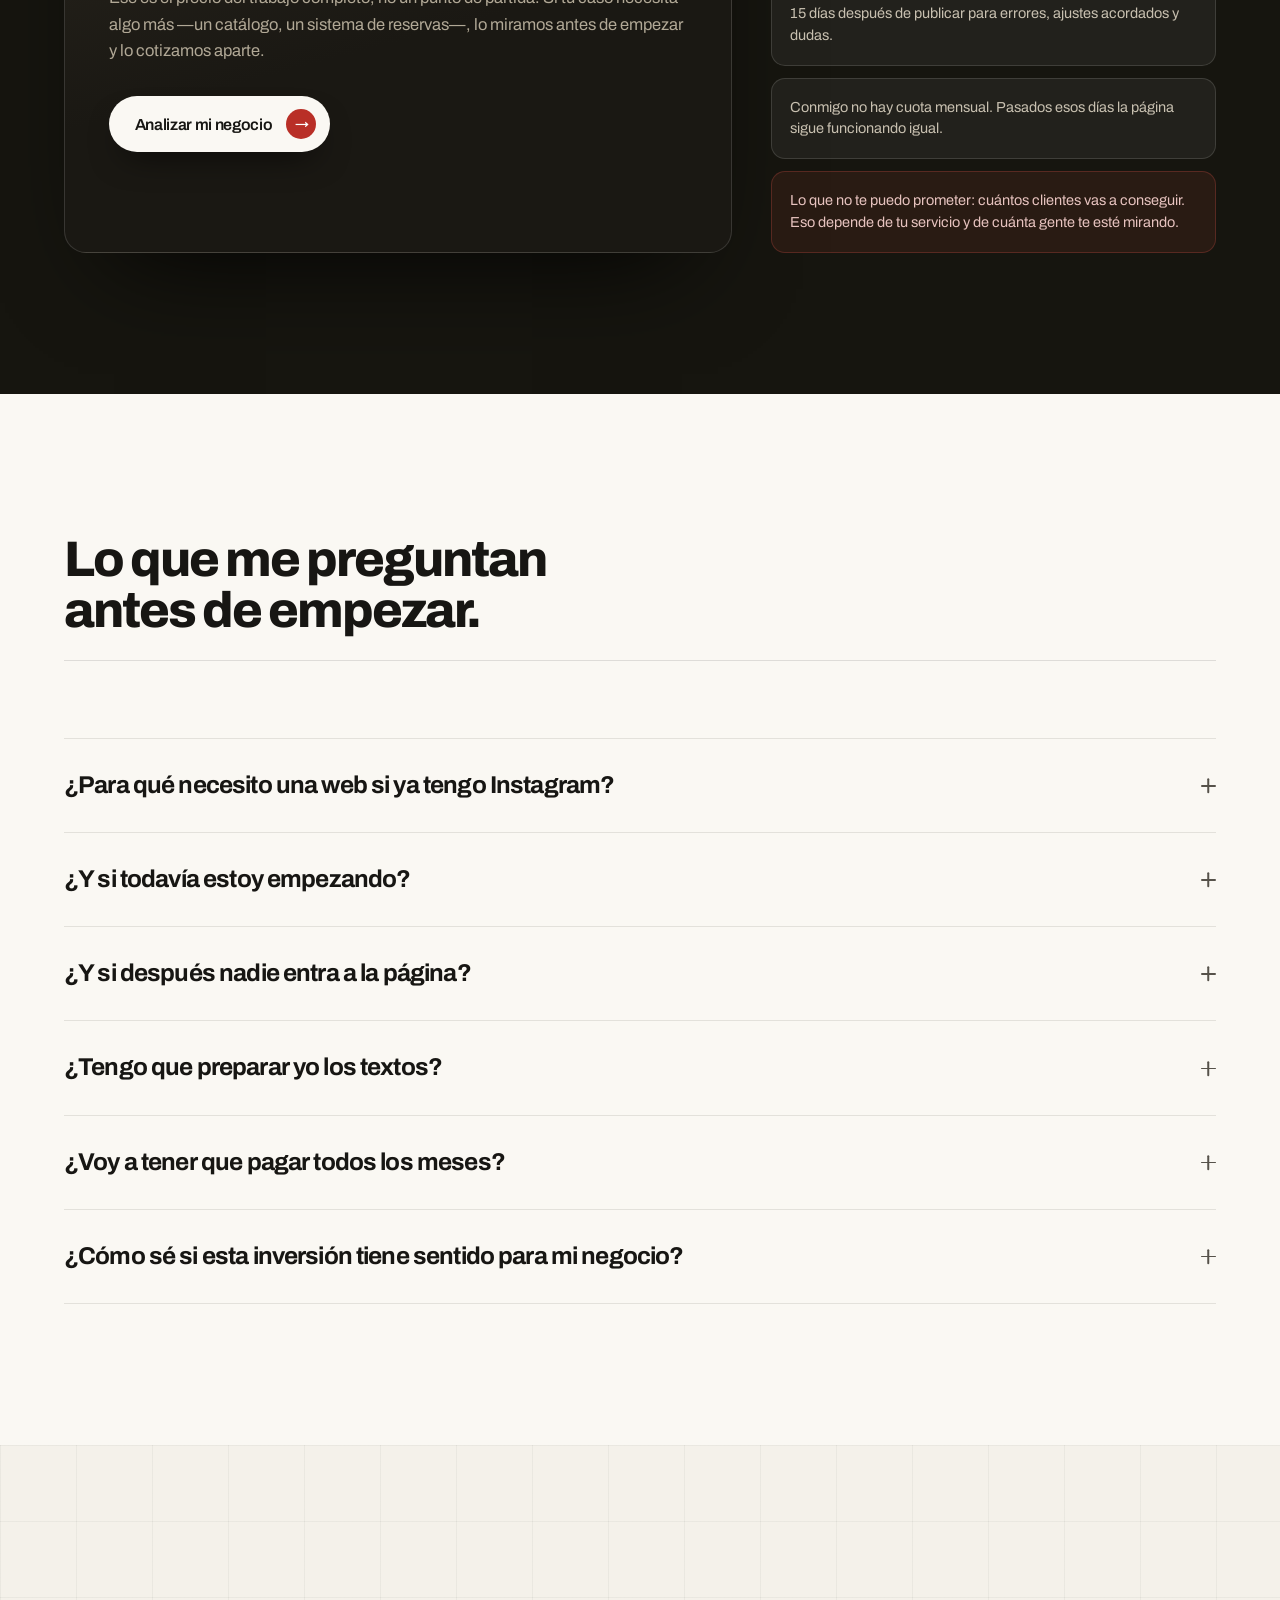
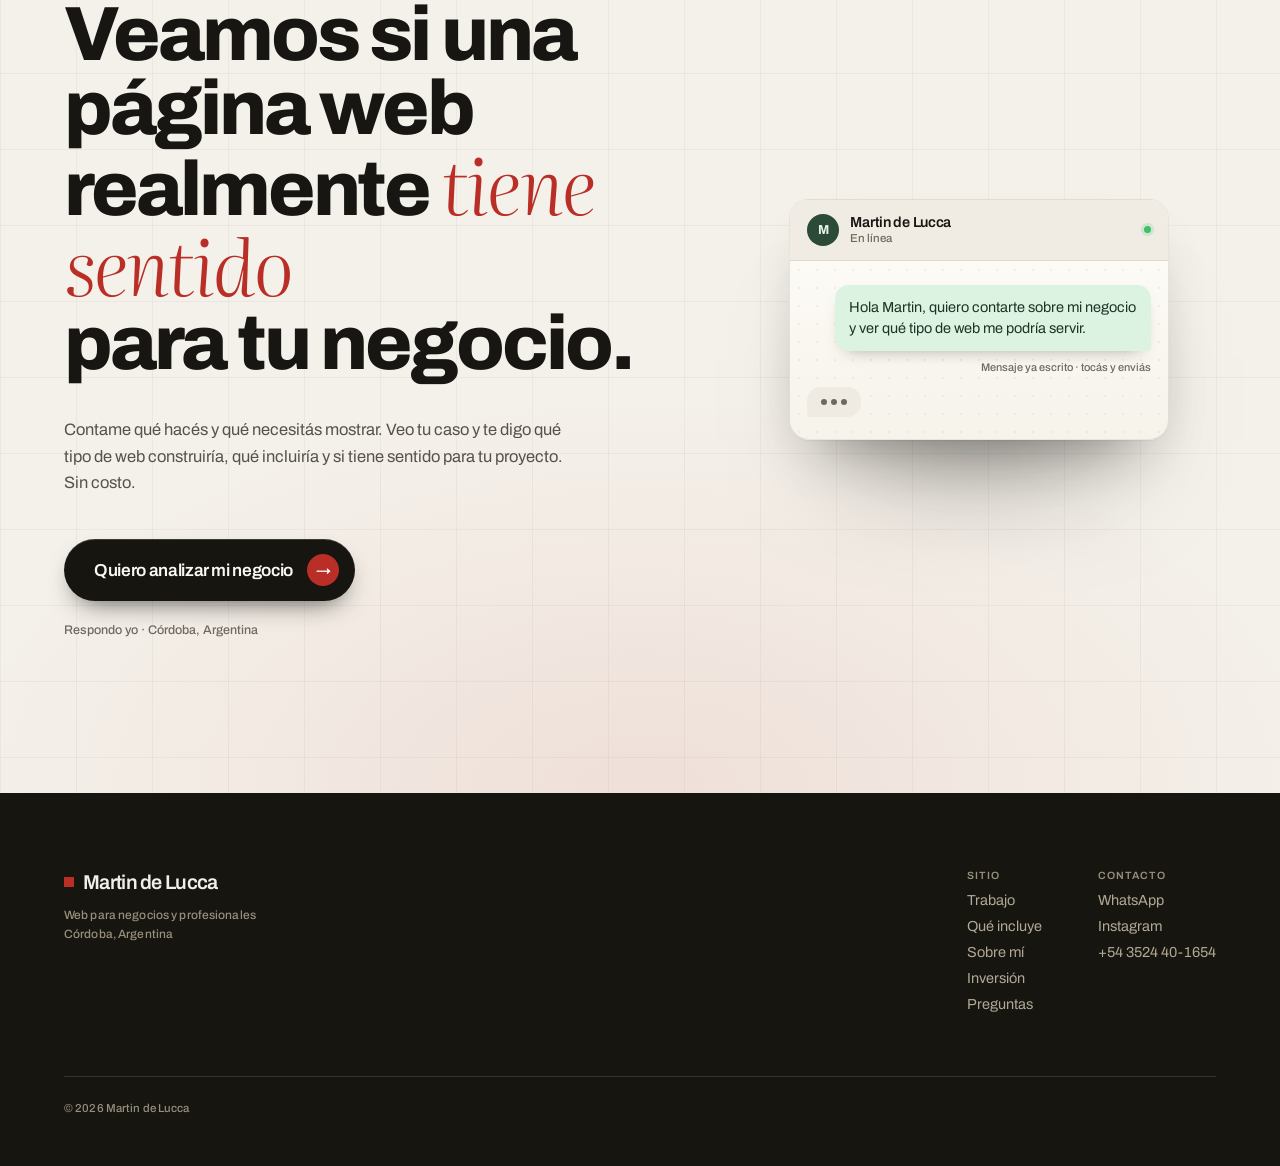
==== commit c6e4743d: "Title, description y teléfono visible en el footer El title arrancaba con la marca y medía 69 caract" ====
--- a/index.html
+++ b/index.html
@@ -4,9 +4,9 @@
 <head>
   <meta charset="utf-8" />
   <meta name="viewport" content="width=device-width, initial-scale=1" />
-  <title>Martin de Lucca — Páginas web para negocios y profesionales · Córdoba</title>
+  <title>Páginas web para negocios y profesionales · Córdoba</title>
   <meta name="description"
-    content="Diseño y desarrollo páginas web para negocios y profesionales: entiendo qué hacés, ordeno lo que necesitás mostrar, escribo los textos y te la dejo publicada y funcionando. Córdoba, Argentina." />
+    content="Diseño y desarrollo páginas web para negocios y profesionales: ordeno qué mostrar y escribo los textos. Publicada y funcionando. Córdoba, Argentina." />
   <link rel="canonical" href="https://martindelucca.me/" />
   <meta name="robots" content="index, follow, max-image-preview:large" />
   <meta name="theme-color" content="#16150F" />
@@ -784,6 +784,7 @@
           <p class="label footer__label" id="nav-contacto">Contacto</p>
           <a href="https://wa.me/543524401654?text=Hola%20Martin%2C%20quiero%20contarte%20sobre%20mi%20negocio%20y%20ver%20qu%C3%A9%20tipo%20de%20web%20me%20podr%C3%ADa%20servir.">WhatsApp</a>
           <a href="https://www.instagram.com/martindelucca_/" target="_blank" rel="noopener">Instagram<span class="vh"> (abre en una pestaña nueva)</span></a>
+          <a href="tel:+543524401654">+54 3524 40-1654</a>
         </nav>
       </div>
     </div>
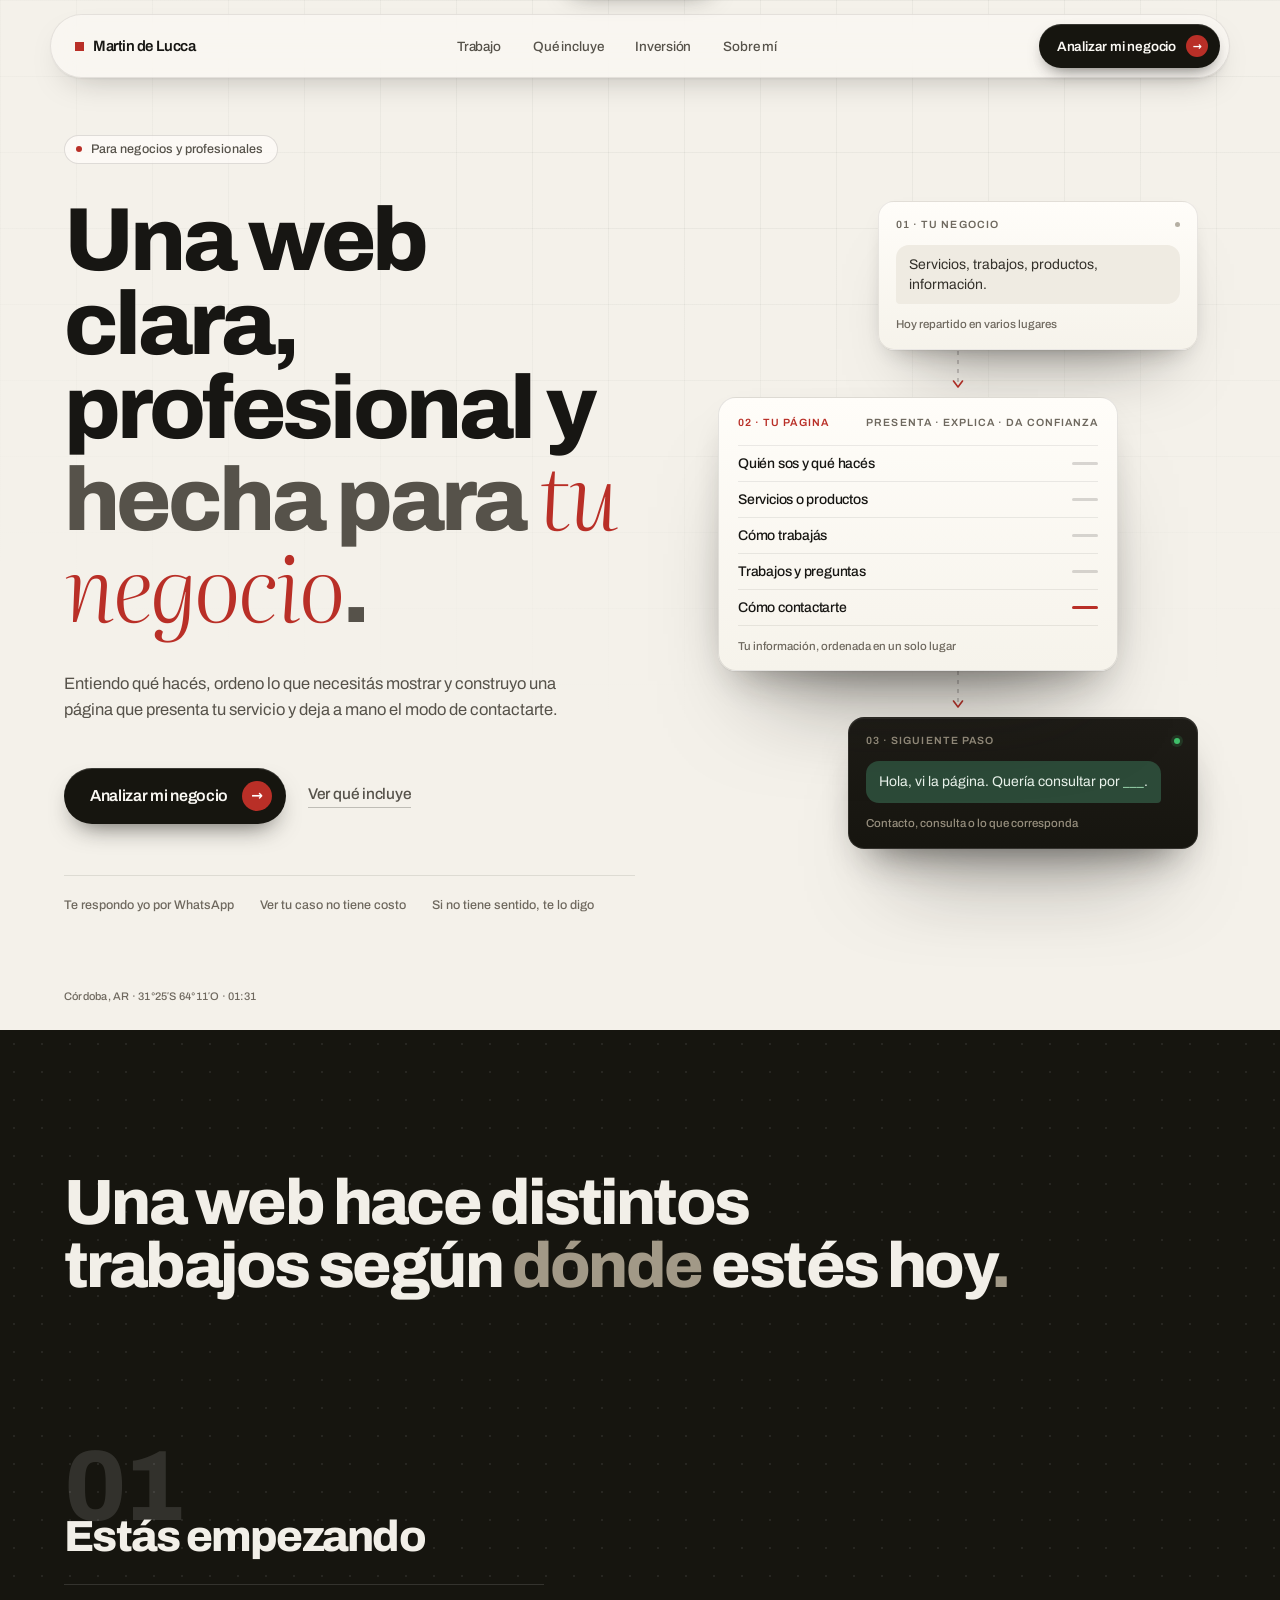
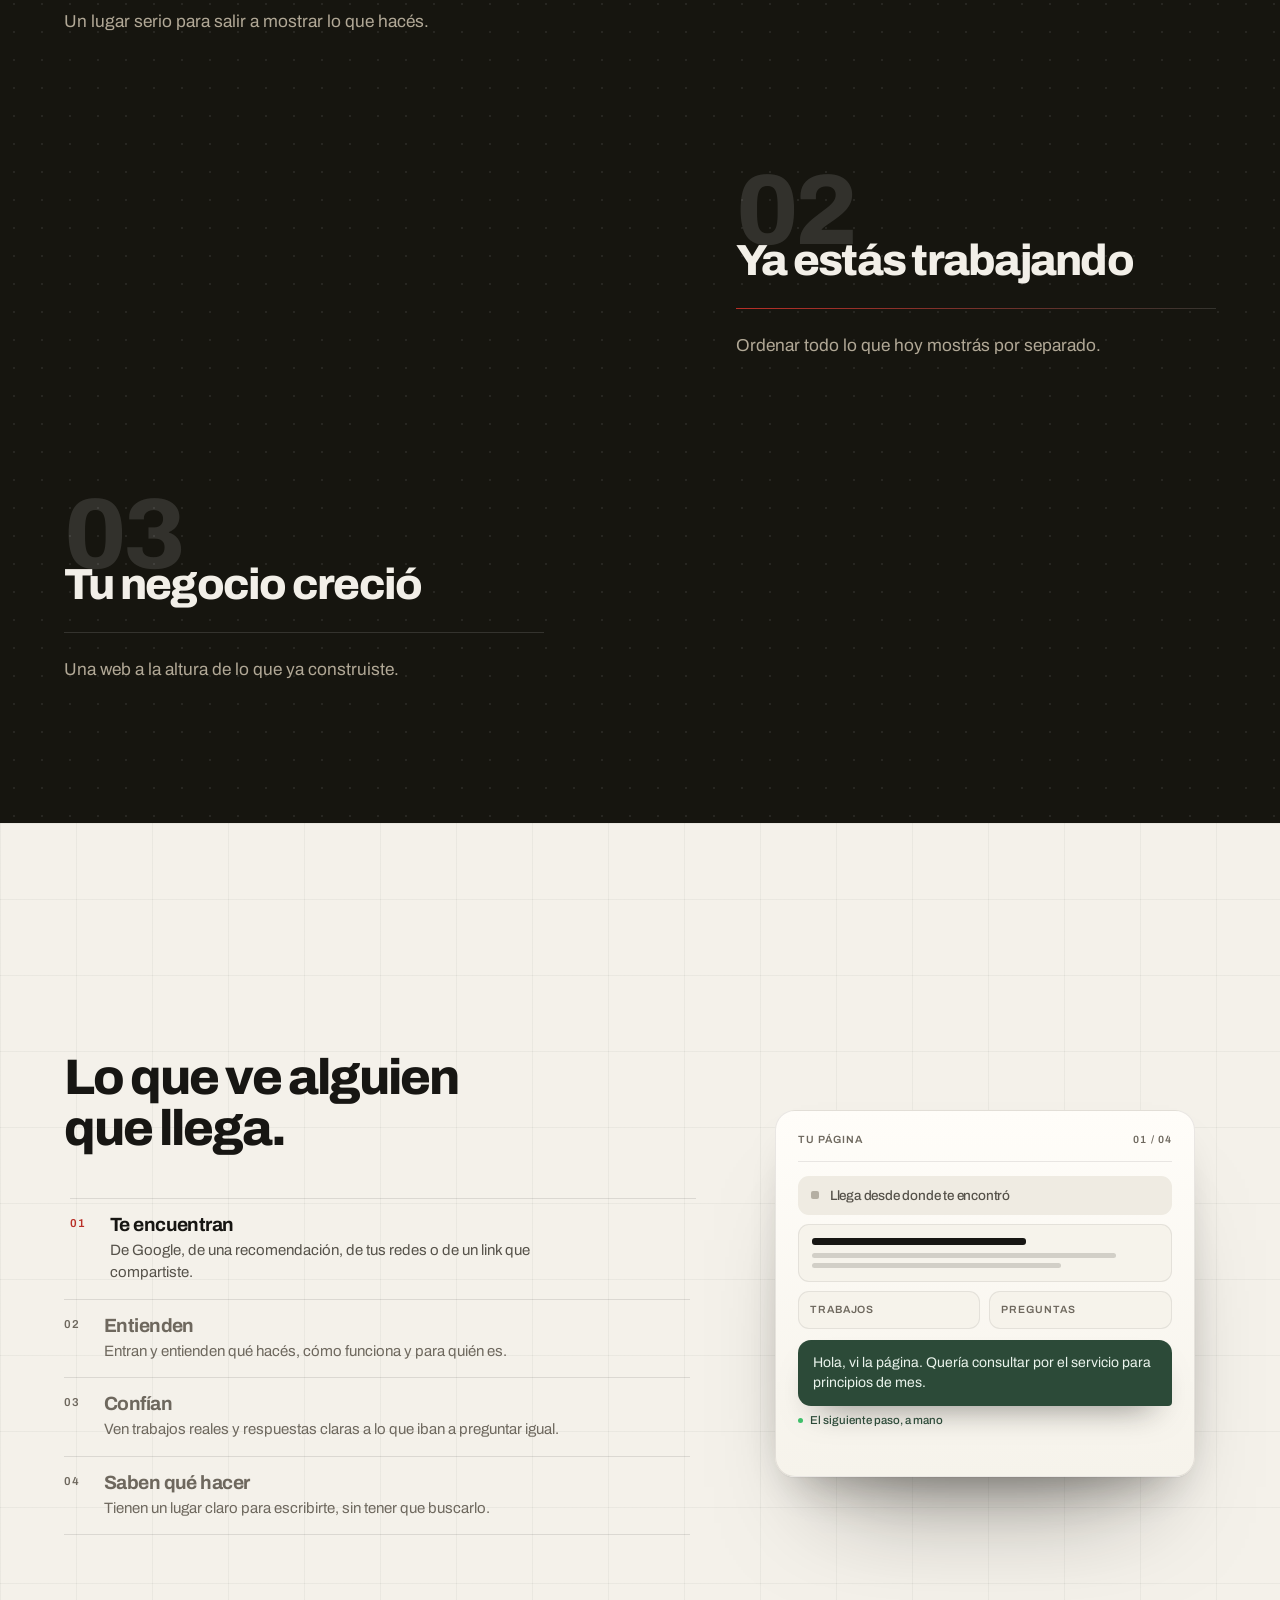
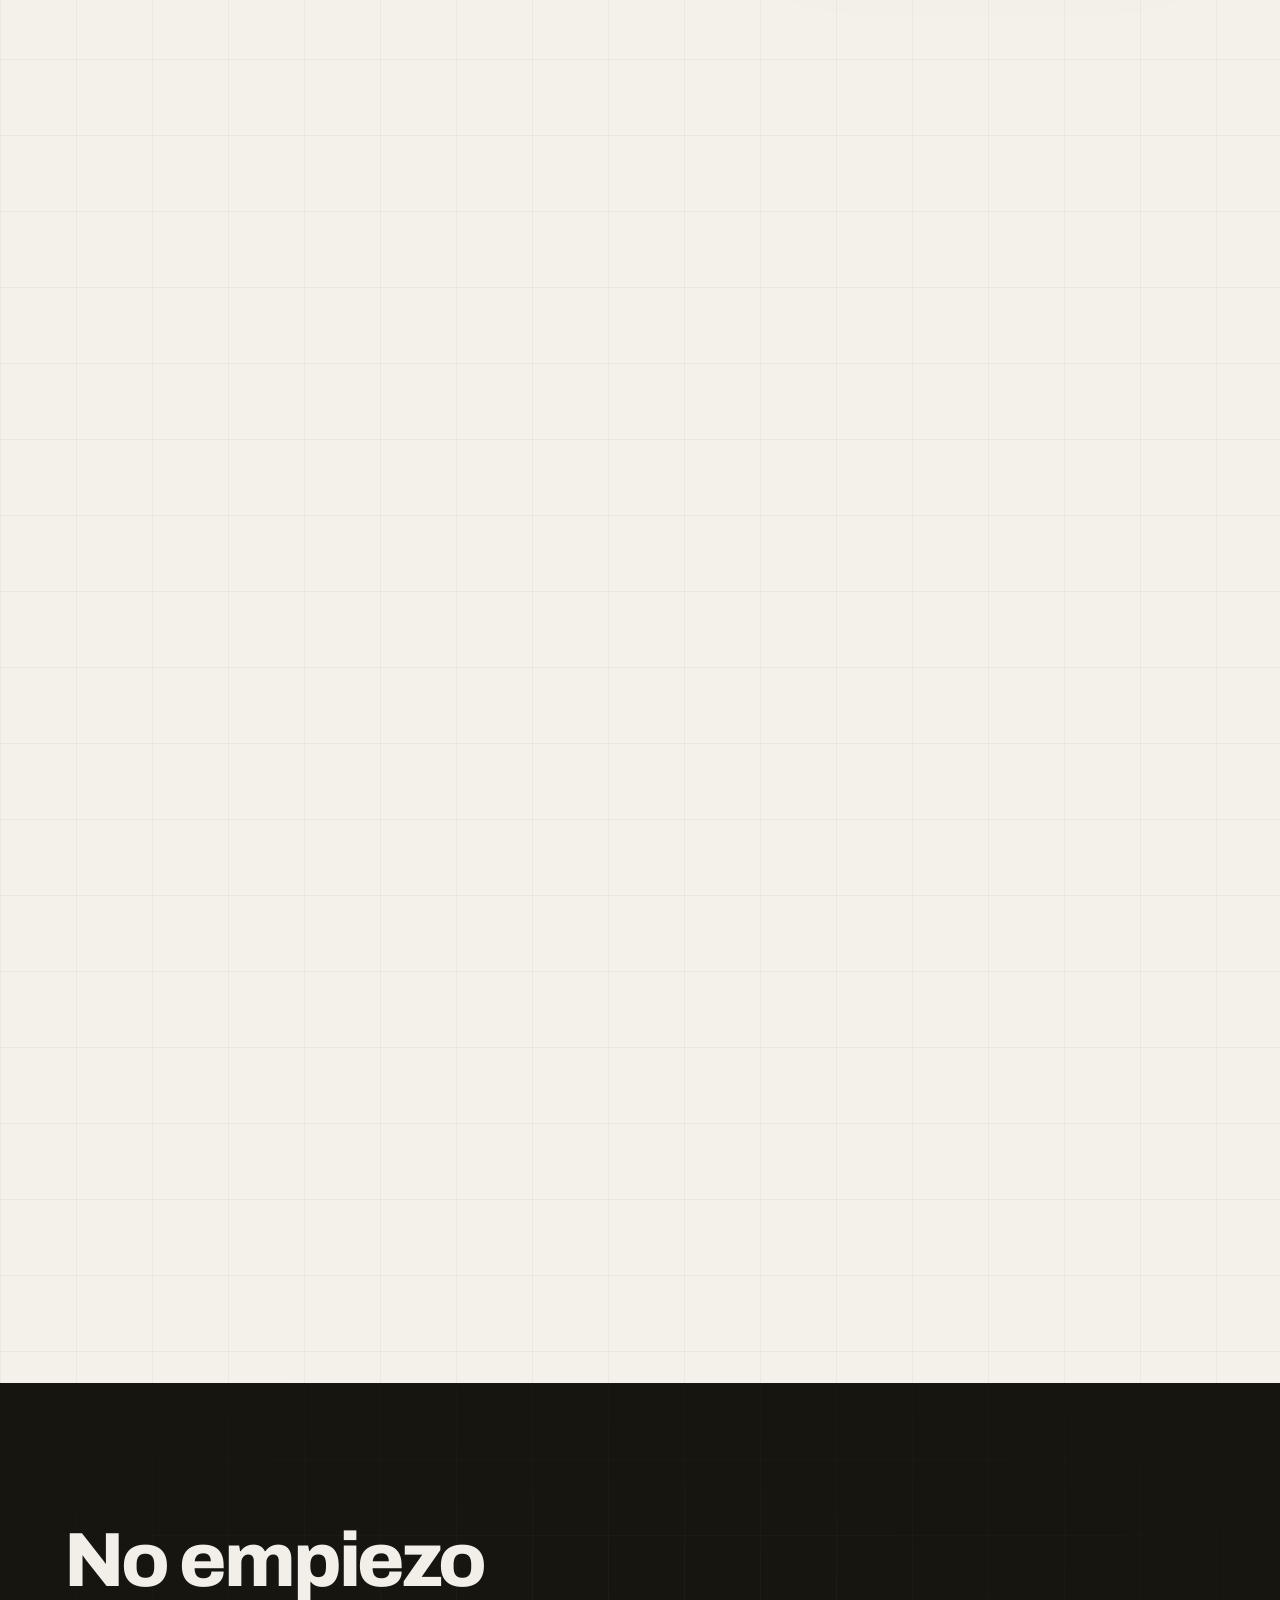
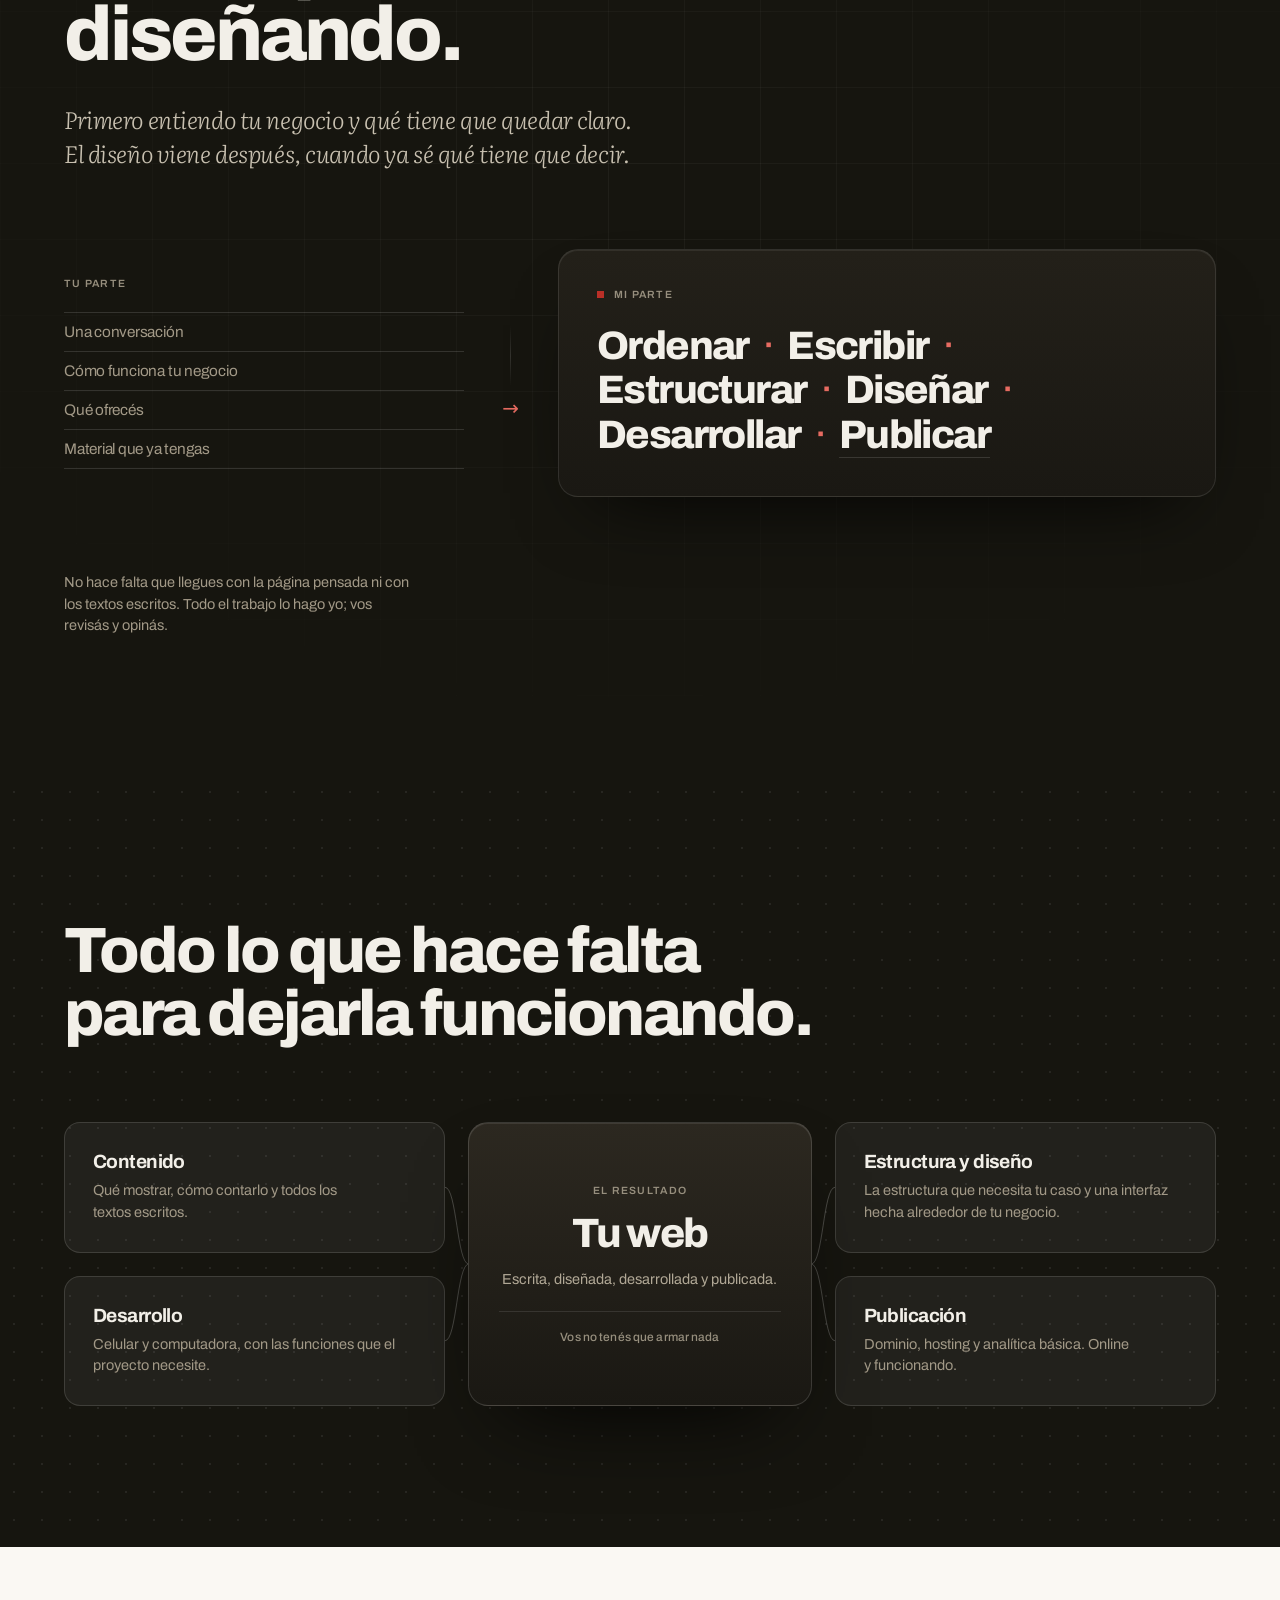
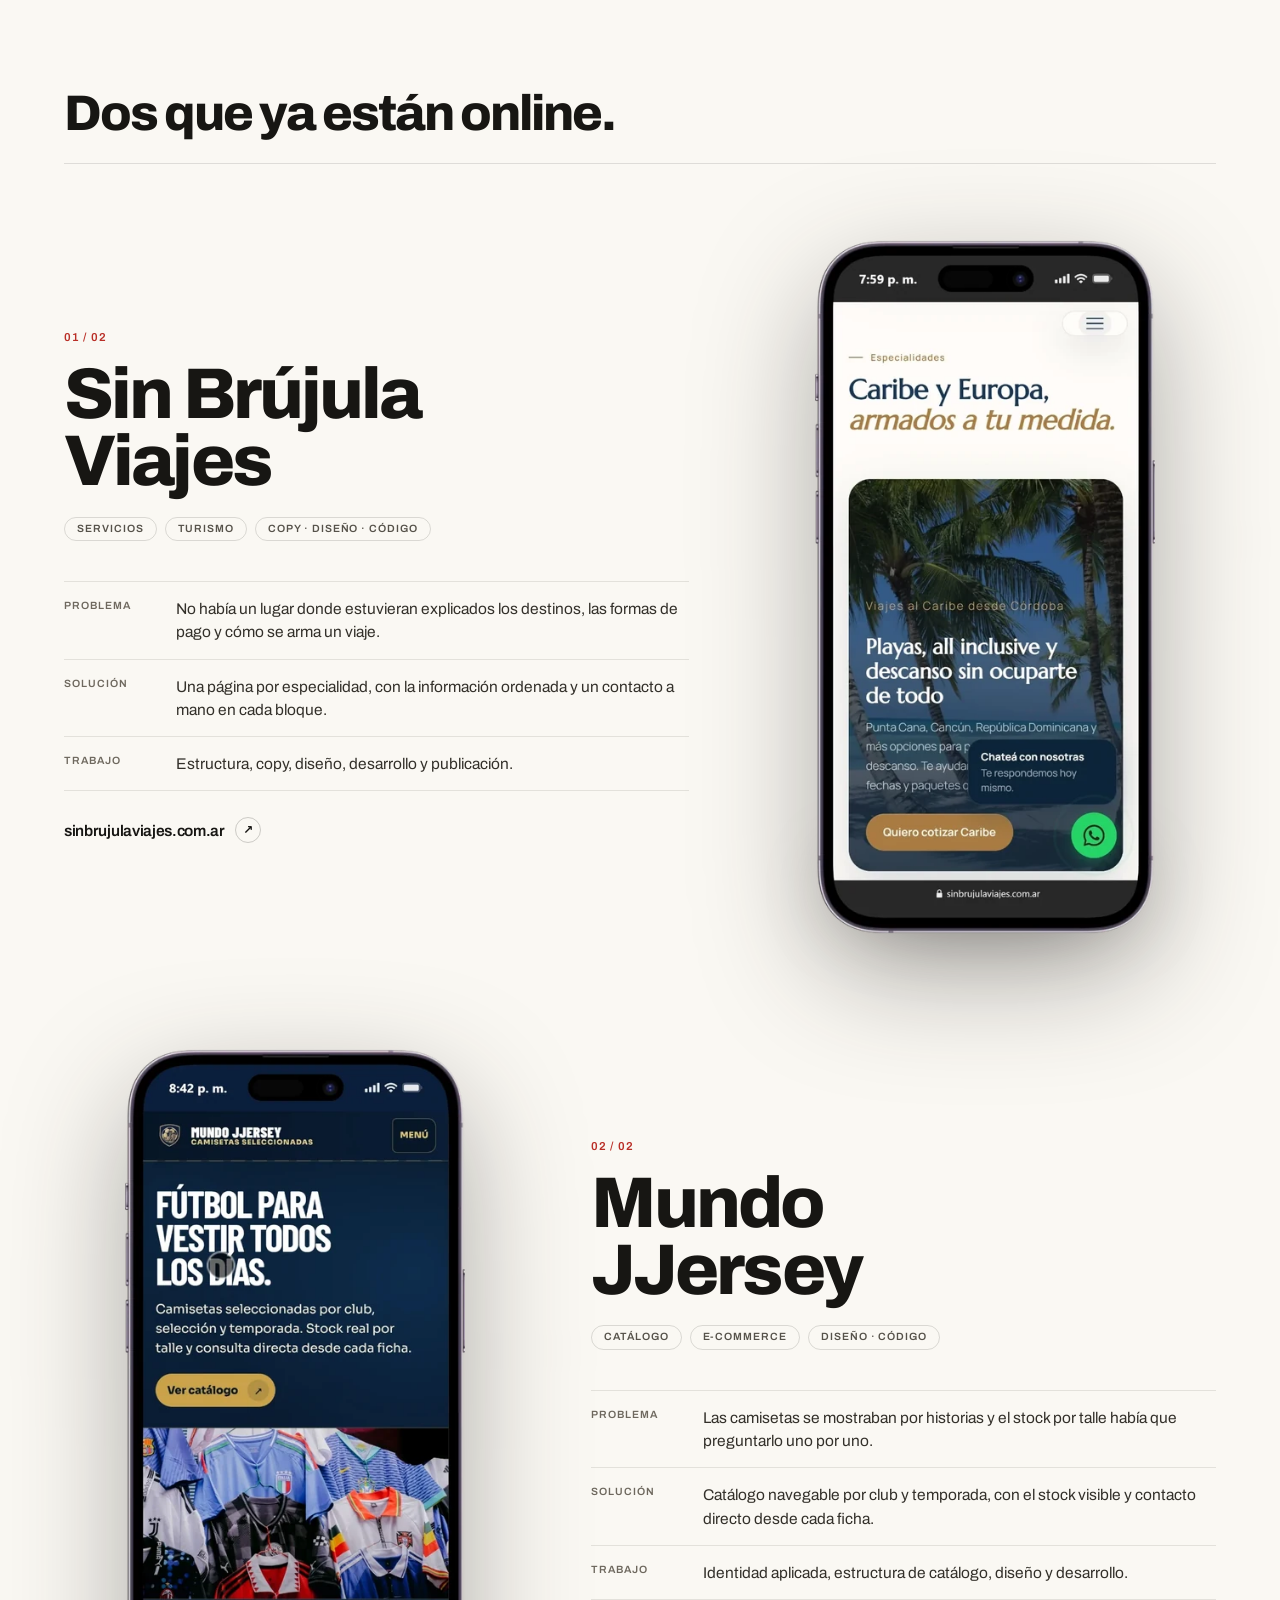
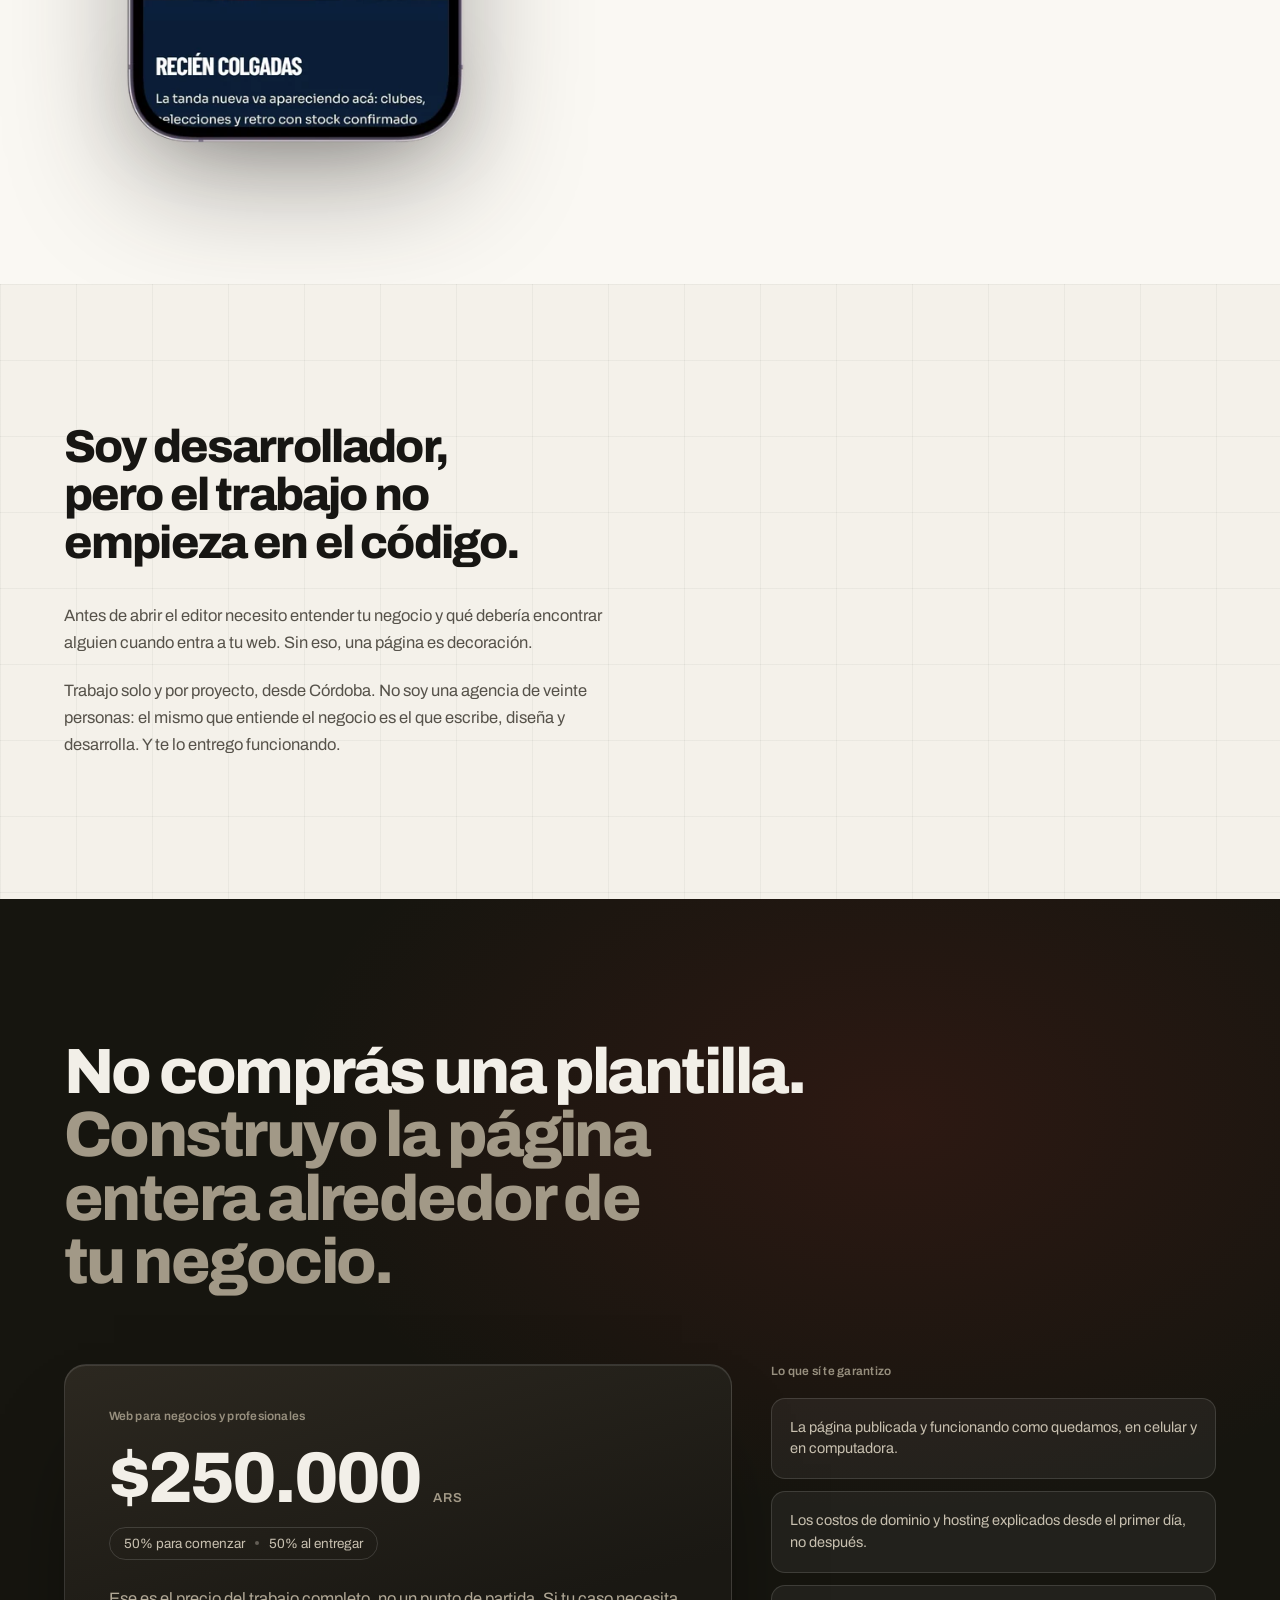
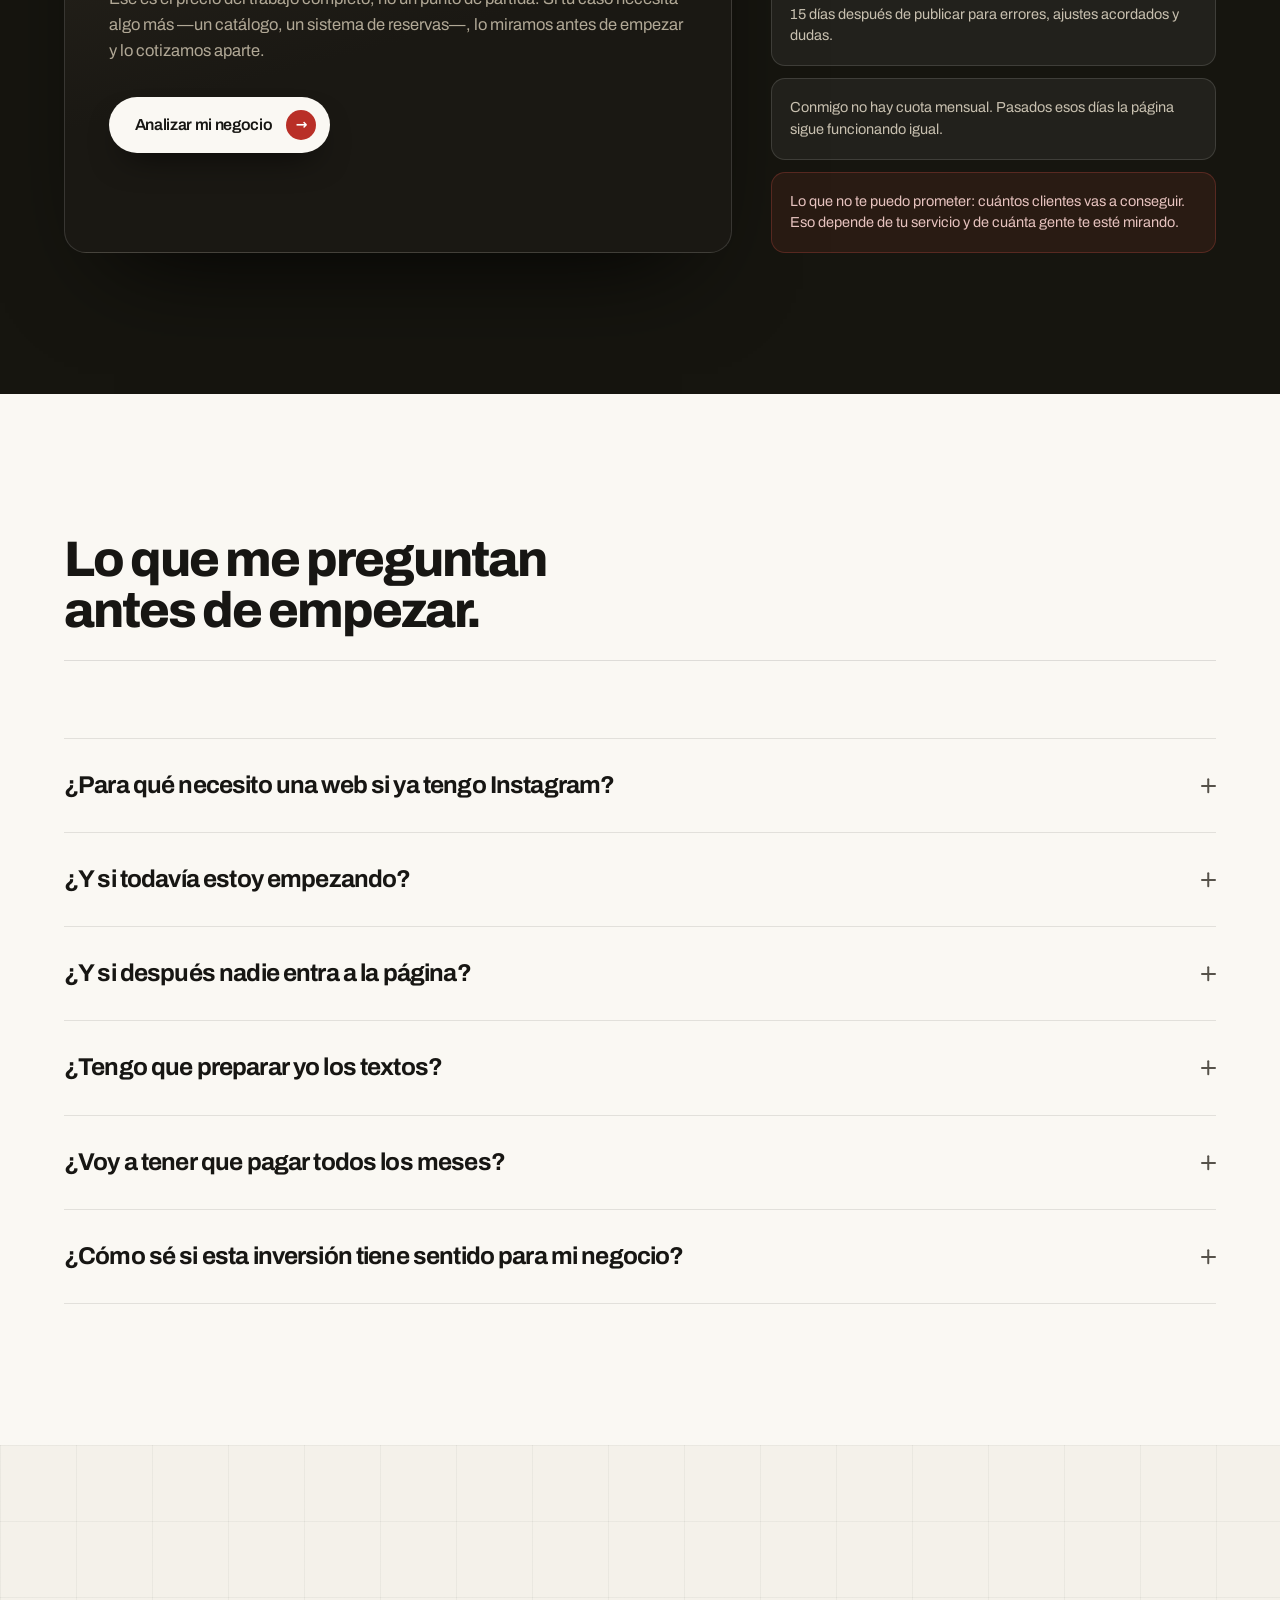
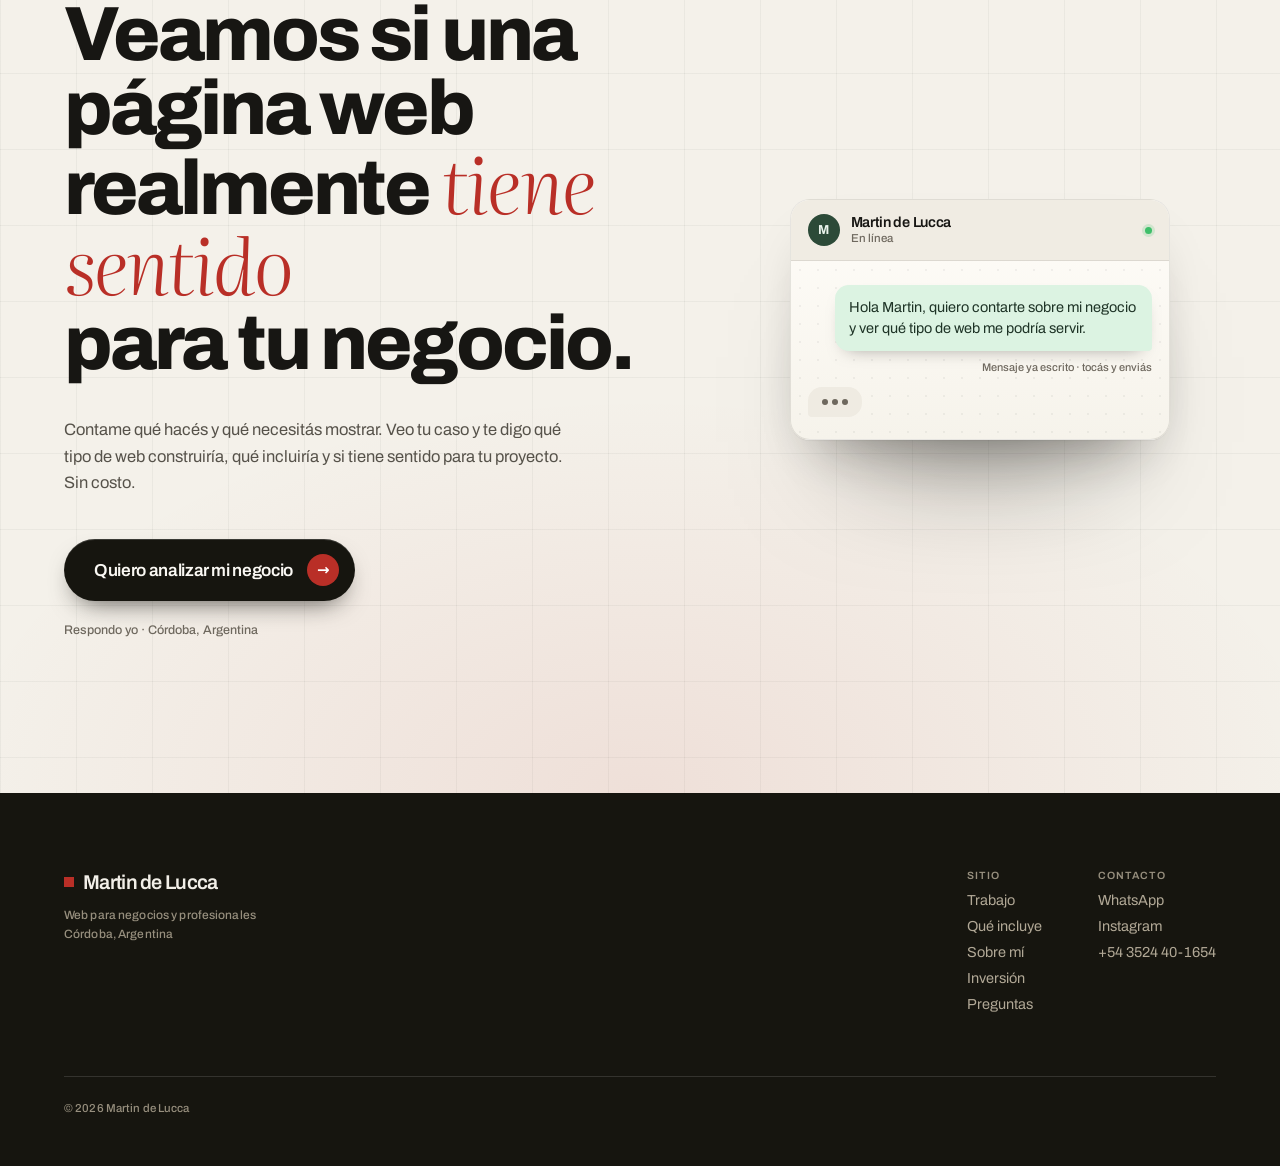
==== commit 1d84677e: "Sirve las fuentes desde el propio dominio Google Fonts costaba una cadena bloqueante de tres saltos:" ====
--- a/index.html
+++ b/index.html
@@ -26,11 +26,10 @@
   <link rel="icon" href="assets/favicon-32.png" sizes="32x32" />
   <link rel="icon" href="assets/favicon.svg" type="image/svg+xml" />
   <link rel="apple-touch-icon" href="assets/apple-touch-icon.png" />
-  <link rel="preconnect" href="https://fonts.googleapis.com" />
-  <link rel="preconnect" href="https://fonts.gstatic.com" crossorigin />
-  <link
-    href="https://fonts.googleapis.com/css2?family=Archivo:ital,wght@0,400;0,500;0,600;0,700;0,800&family=Literata:ital,opsz,wght@1,7..72,300..400&display=swap"
-    rel="stylesheet" />
+  <!-- Las dos fuentes arman el H1, que es lo más grande arriba del fold: van
+       precargadas para que salgan junto al CSS y no una cascada después. -->
+  <link rel="preload" href="assets/fonts/archivo-latin-var.woff2" as="font" type="font/woff2" crossorigin />
+  <link rel="preload" href="assets/fonts/literata-italic-latin-var.woff2" as="font" type="font/woff2" crossorigin />
   <link rel="stylesheet" href="styles.css" />
 
   <script type="application/ld+json">
--- a/styles.css
+++ b/styles.css
@@ -87,6 +87,43 @@
   --sh-ink: 0 22px 44px -22px rgba(23,21,18,.7), 0 60px 90px -50px rgba(23,21,18,.7), inset 0 1px 0 rgba(255,255,255,.07);
   --sh-btn: 0 1px 0 rgba(255,255,255,.16) inset, 0 12px 26px -12px rgba(23,21,18,.75), 0 34px 60px -34px rgba(23,21,18,.6);
   --sh-btn-h: 0 1px 0 rgba(255,255,255,.24) inset, 0 18px 34px -12px rgba(23,21,18,.85), 0 44px 70px -34px rgba(23,21,18,.65);
+}
+
+/* ── FUENTES ─────────────────────────────────────────────────
+   Servidas desde el propio dominio. Antes venían de Google Fonts, que costaba
+   una cadena bloqueante de tres saltos —fonts.googleapis.com, su CSS, y recién
+   ahí fonts.gstatic.com— y esa cadena sola bloqueaba el render 830ms.
+
+   Sólo el subset latin. De los 89 caracteres distintos que usa la página,
+   ninguno cae fuera; los únicos que quedan afuera son → y ↗, que ya usaban
+   fallback antes porque tampoco están en el subset latin de Google. Cargar
+   latin-ext sumaría 32 KB para cero caracteres.
+
+   Archivo cubre 400 a 800 en un archivo. Ojo con esto: Google servía este mismo
+   archivo variable pero declarado cinco veces con font-weight fijo, así que un
+   peso intermedio caía al más cercano en vez de interpolar. Acá el rango es
+   real, y como la hoja sólo usa 400/500/600/700/800 el render no cambia.
+
+   Literata entra sólo en itálica 300, que son tres elementos. Se conserva el
+   eje opsz porque font-optical-sizing: auto trabaja en el H1 a 90px: medido, la
+   instancia estática pesa 21 KB en vez de 50 pero ensancha el texto un 3% a ese
+   tamaño, y eso recompone el titular. La variable pinneada a 300 queda a 0.15%
+   del archivo anterior, o sea medio píxel. */
+@font-face {
+  font-family: 'Archivo';
+  font-style: normal;
+  font-weight: 400 800;
+  font-display: swap;
+  src: url('assets/fonts/archivo-latin-var.woff2') format('woff2');
+  unicode-range: U+0000-00FF, U+0131, U+0152-0153, U+02BB-02BC, U+02C6, U+02DA, U+02DC, U+0304, U+0308, U+0329, U+2000-206F, U+20AC, U+2122, U+2191, U+2193, U+2212, U+2215, U+FEFF, U+FFFD;
+}
+@font-face {
+  font-family: 'Literata';
+  font-style: italic;
+  font-weight: 300;
+  font-display: swap;
+  src: url('assets/fonts/literata-italic-latin-var.woff2') format('woff2');
+  unicode-range: U+0000-00FF, U+0131, U+0152-0153, U+02BB-02BC, U+02C6, U+02DA, U+02DC, U+0304, U+0308, U+0329, U+2000-206F, U+20AC, U+2122, U+2191, U+2193, U+2212, U+2215, U+FEFF, U+FFFD;
 }
 
 /* ── BASE ────────────────────────────────────────────────── */
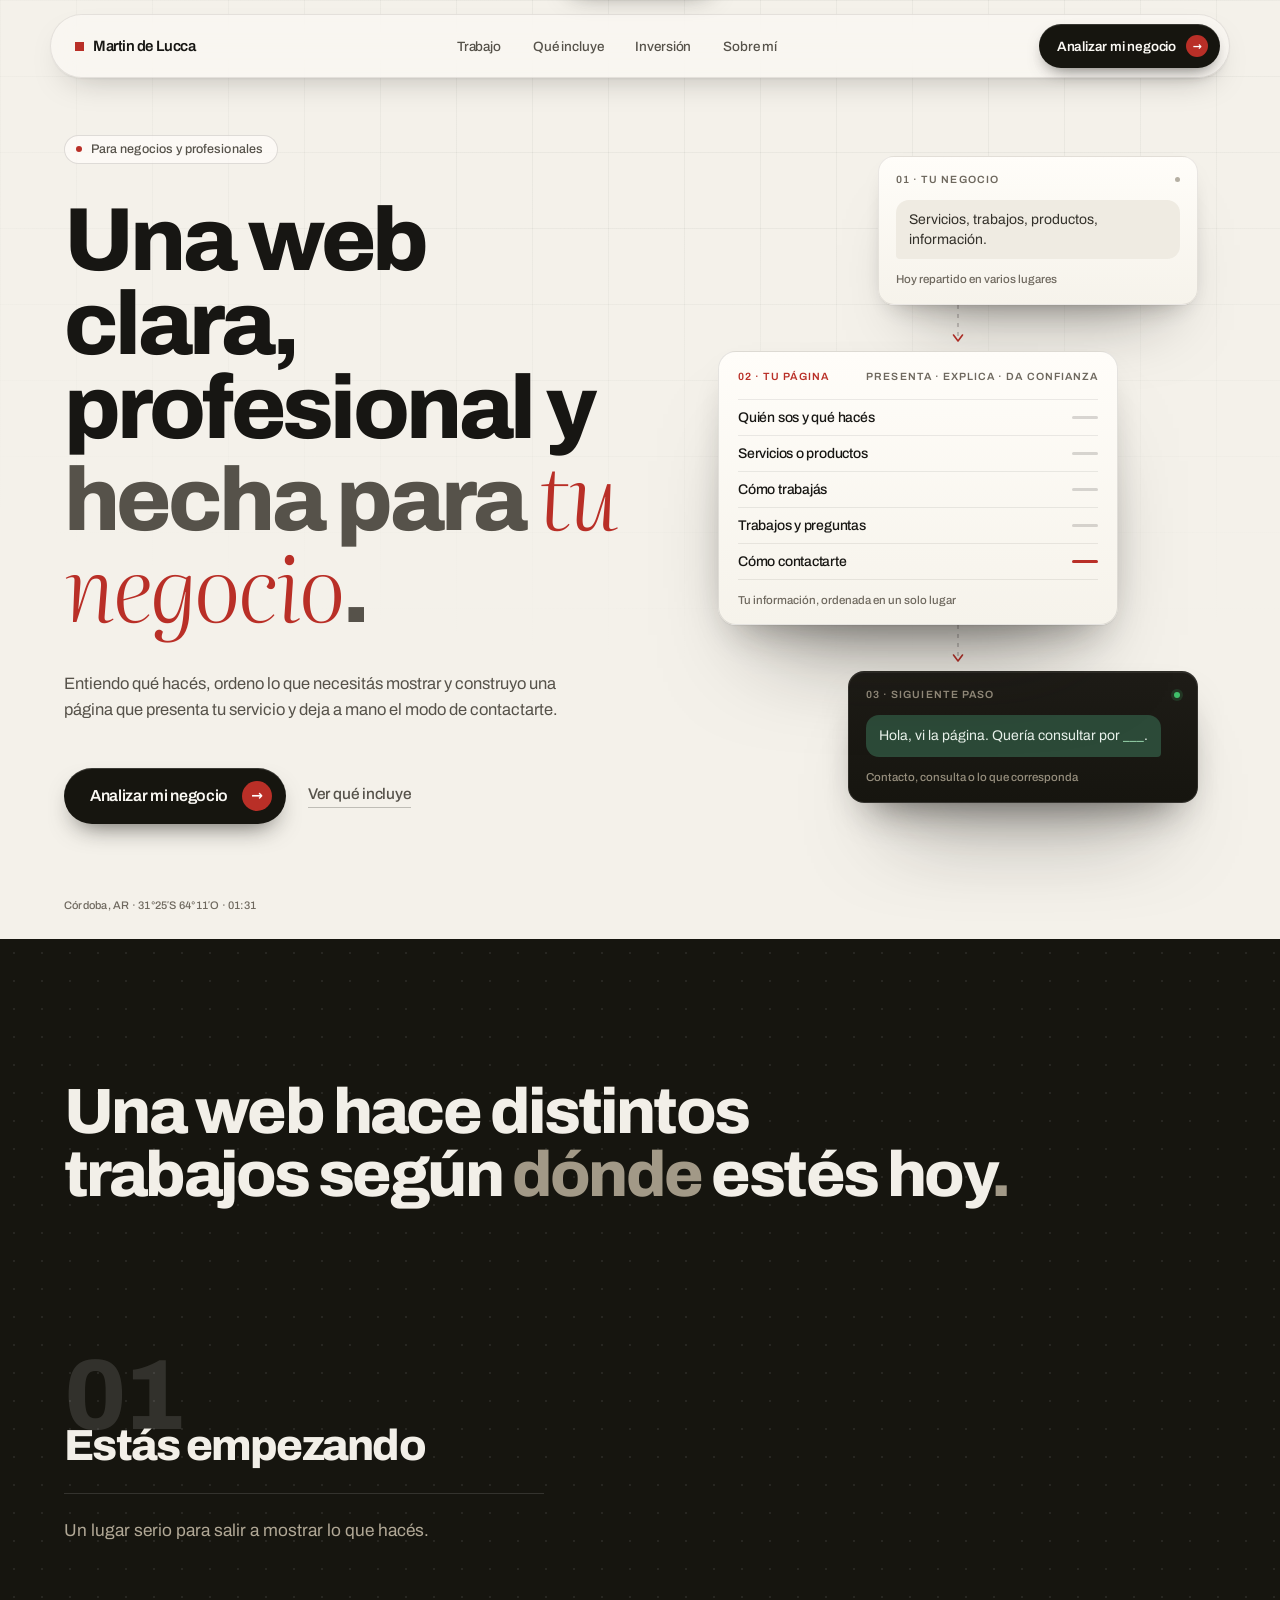
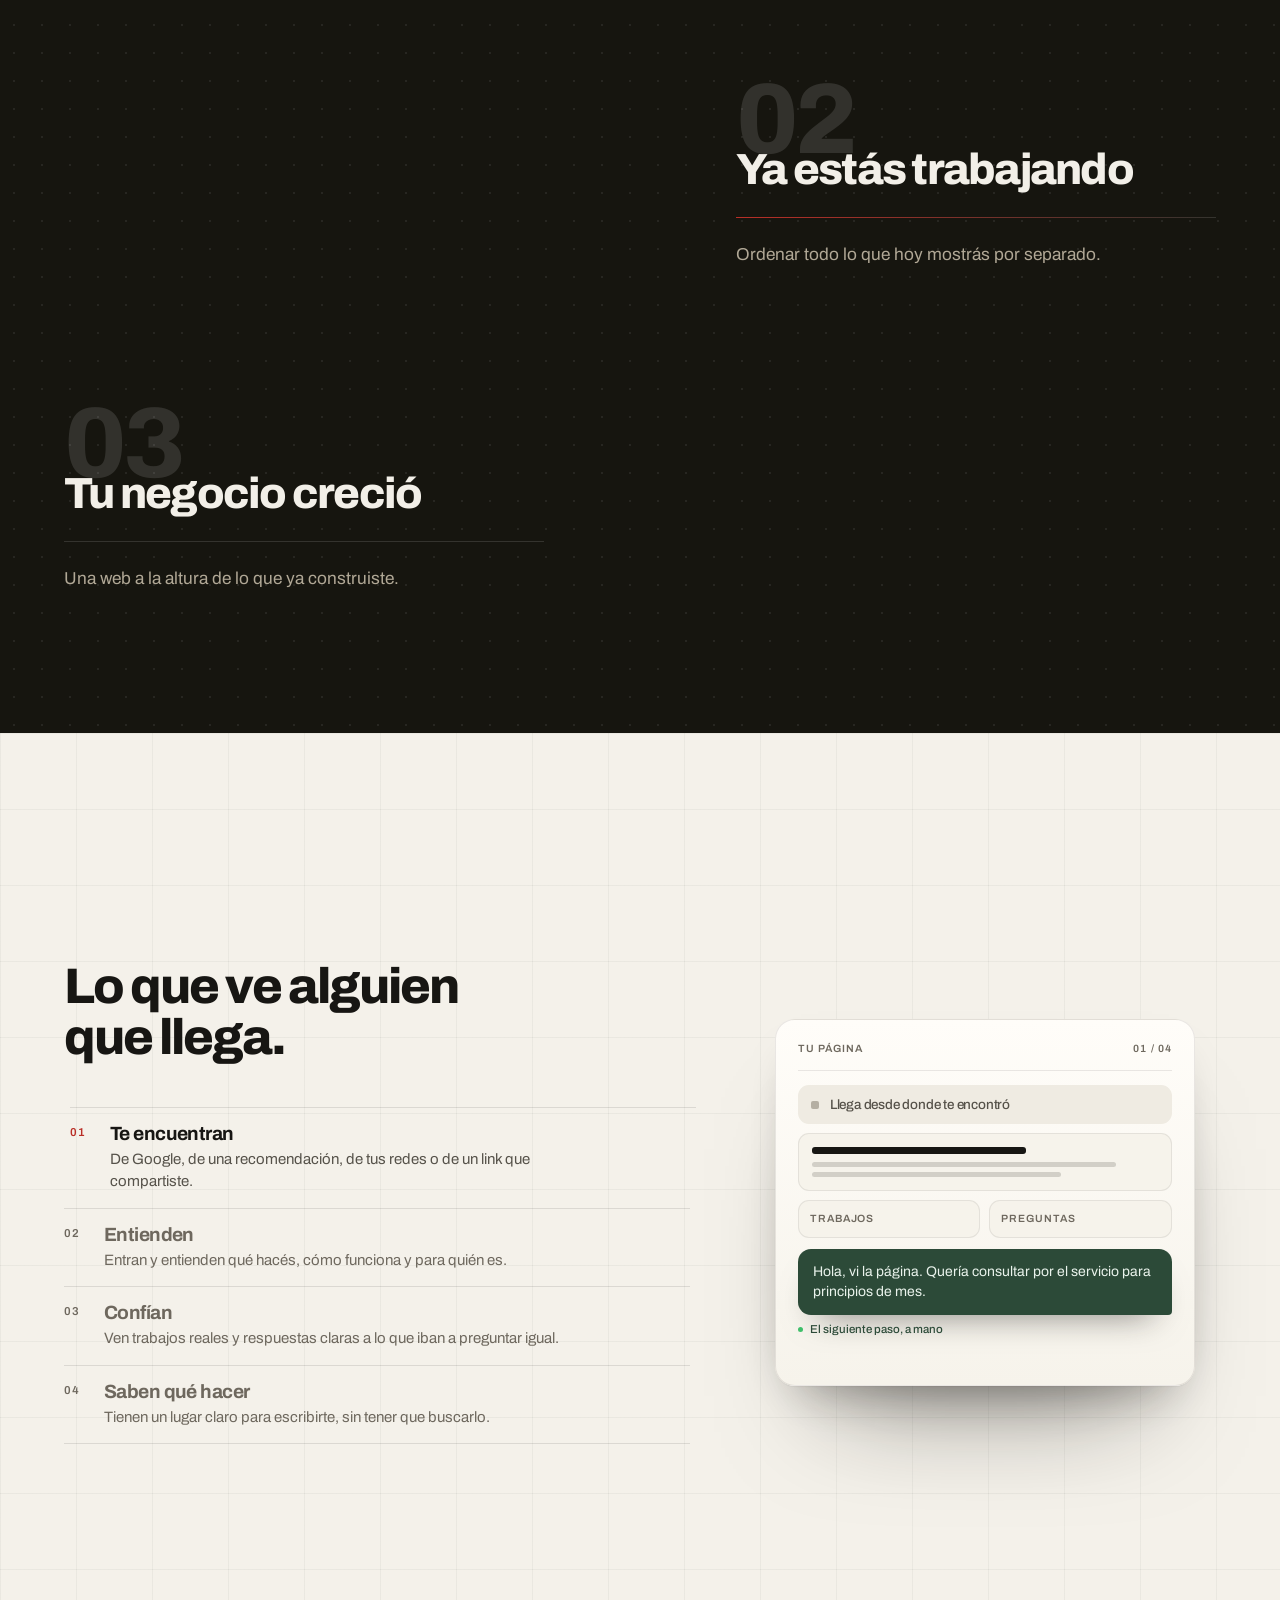
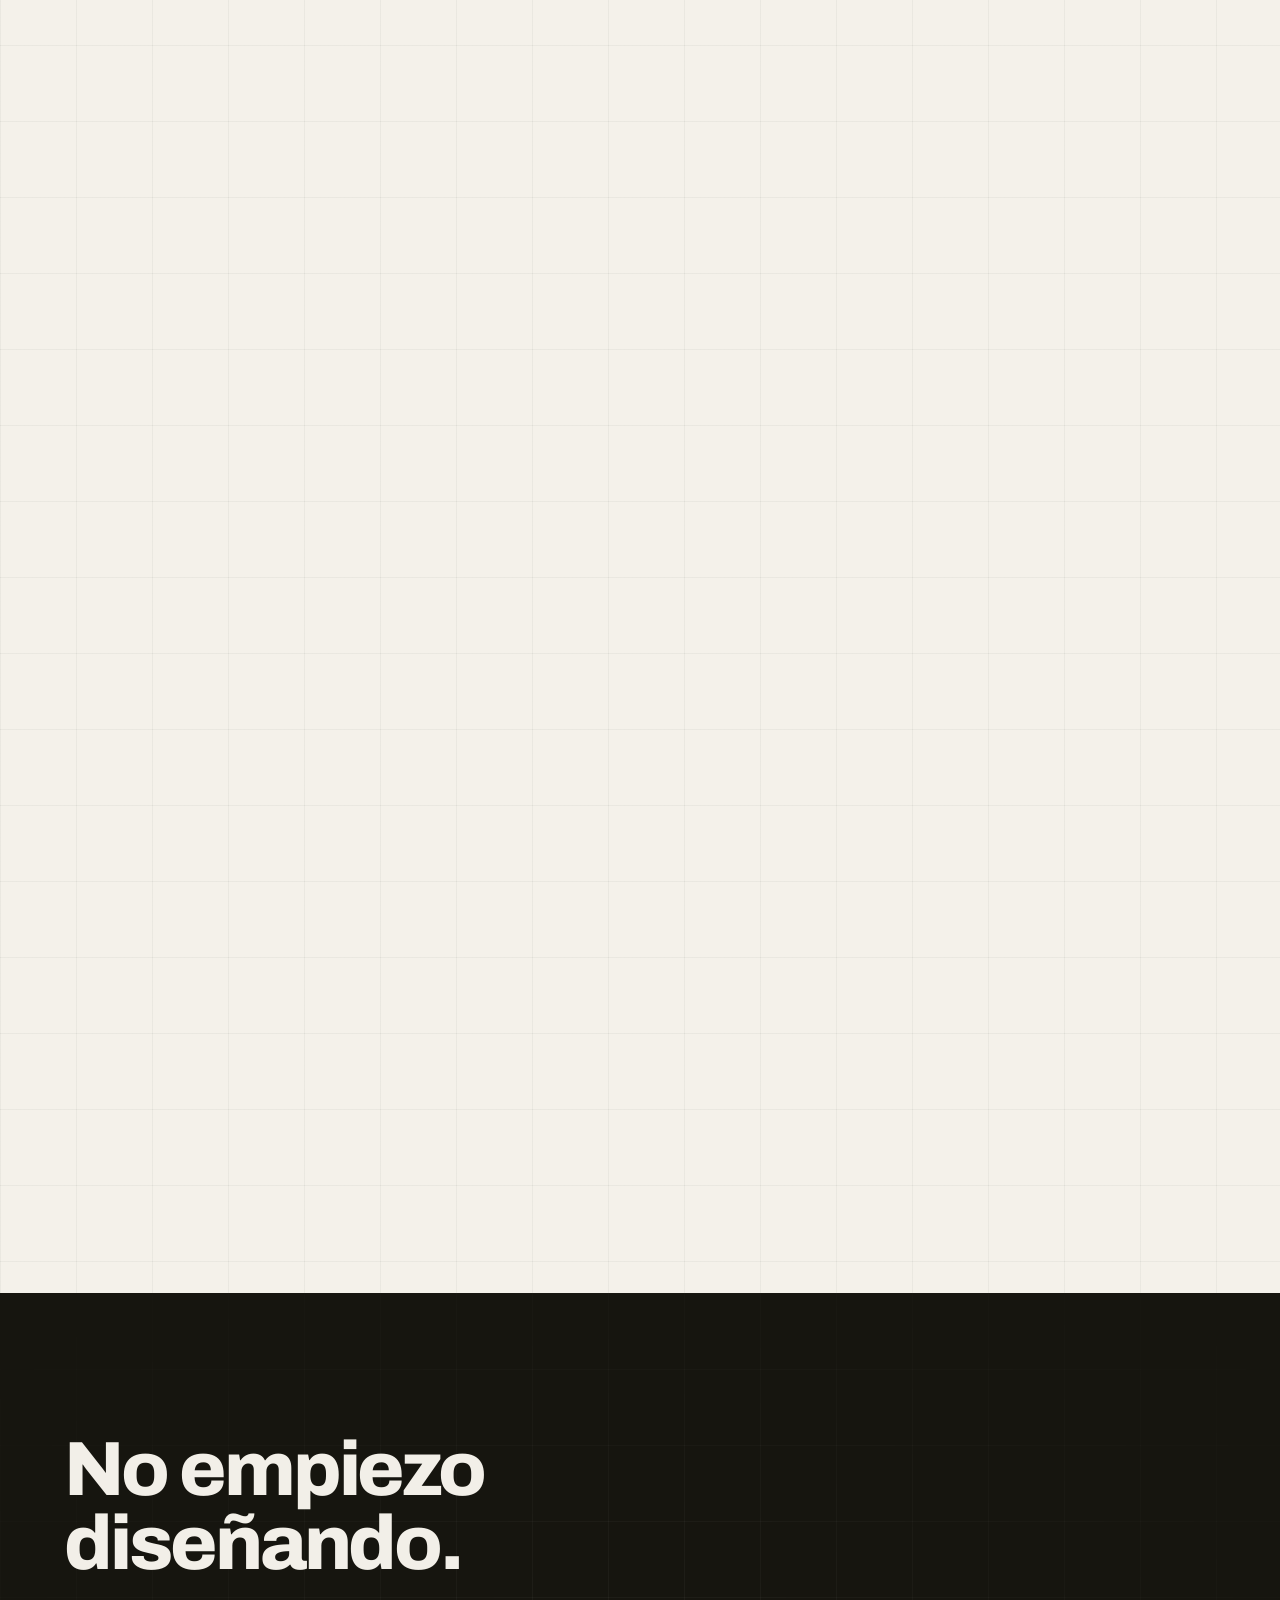
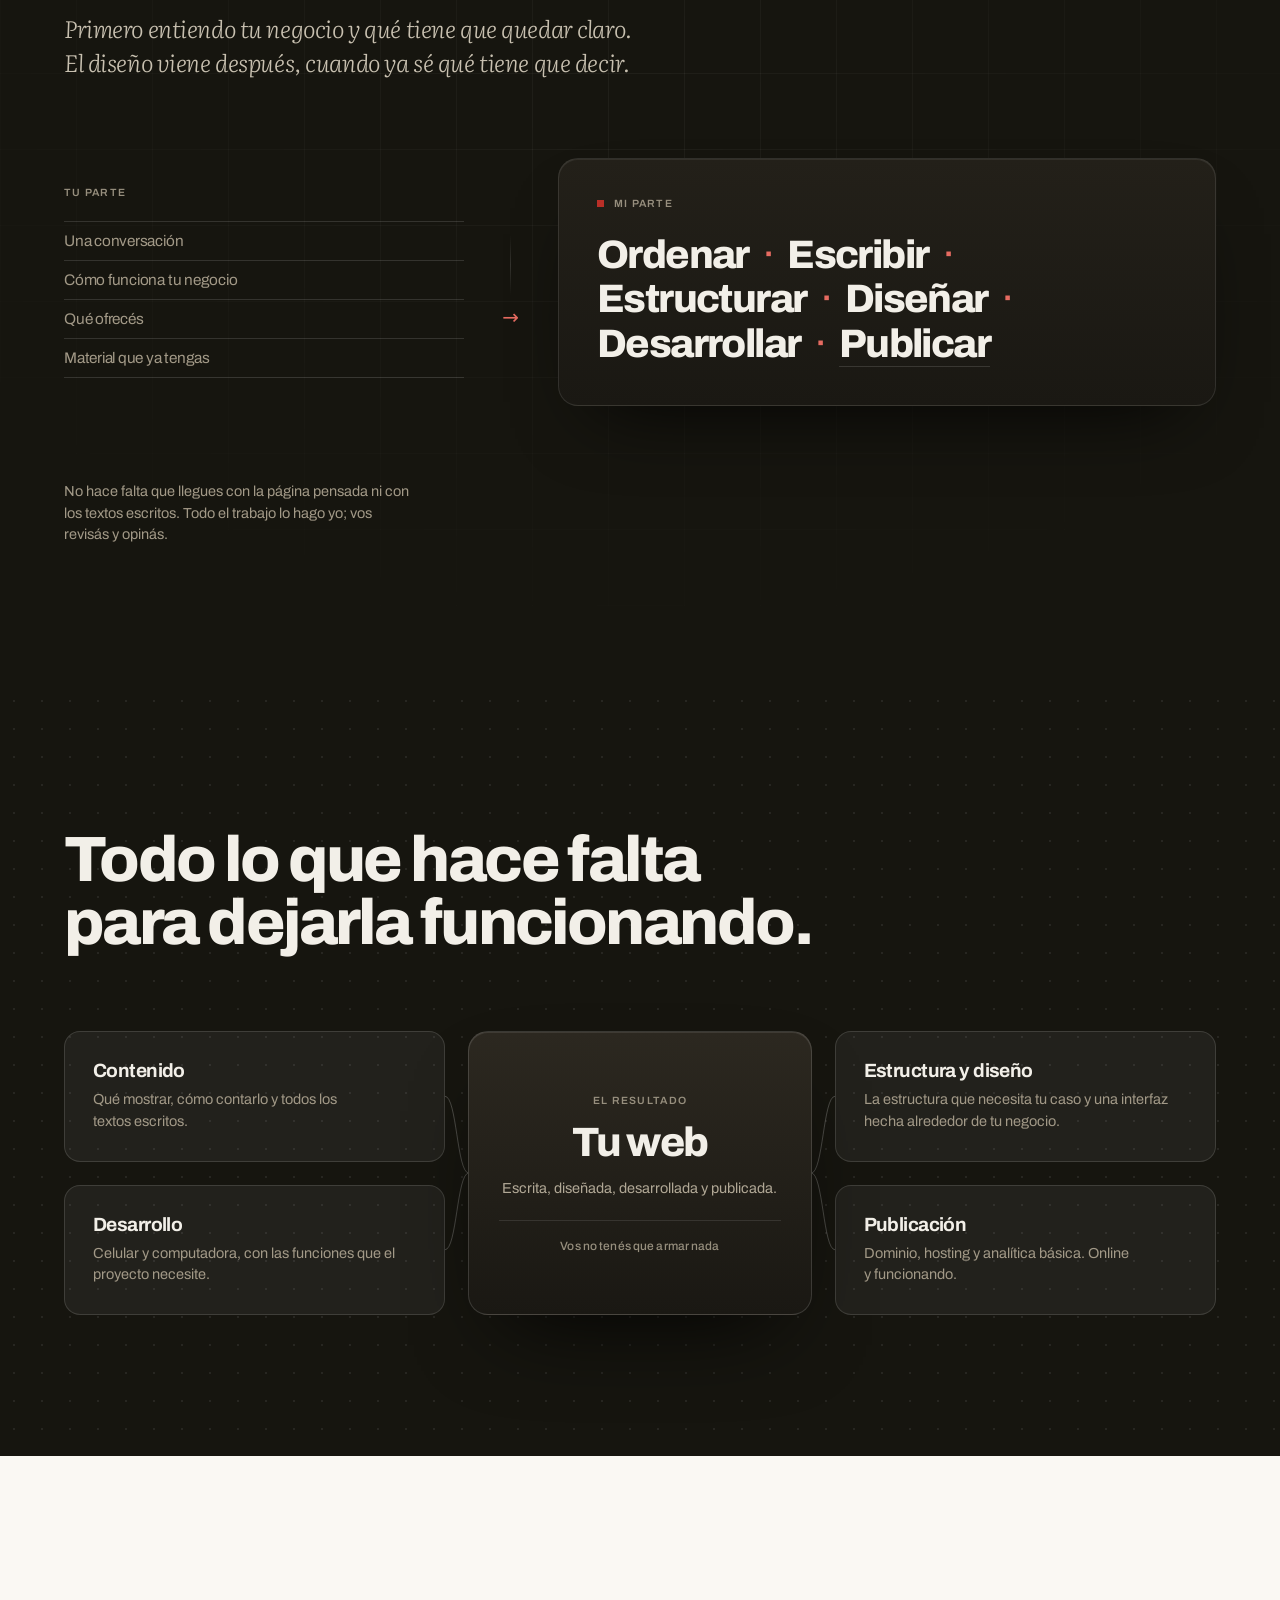
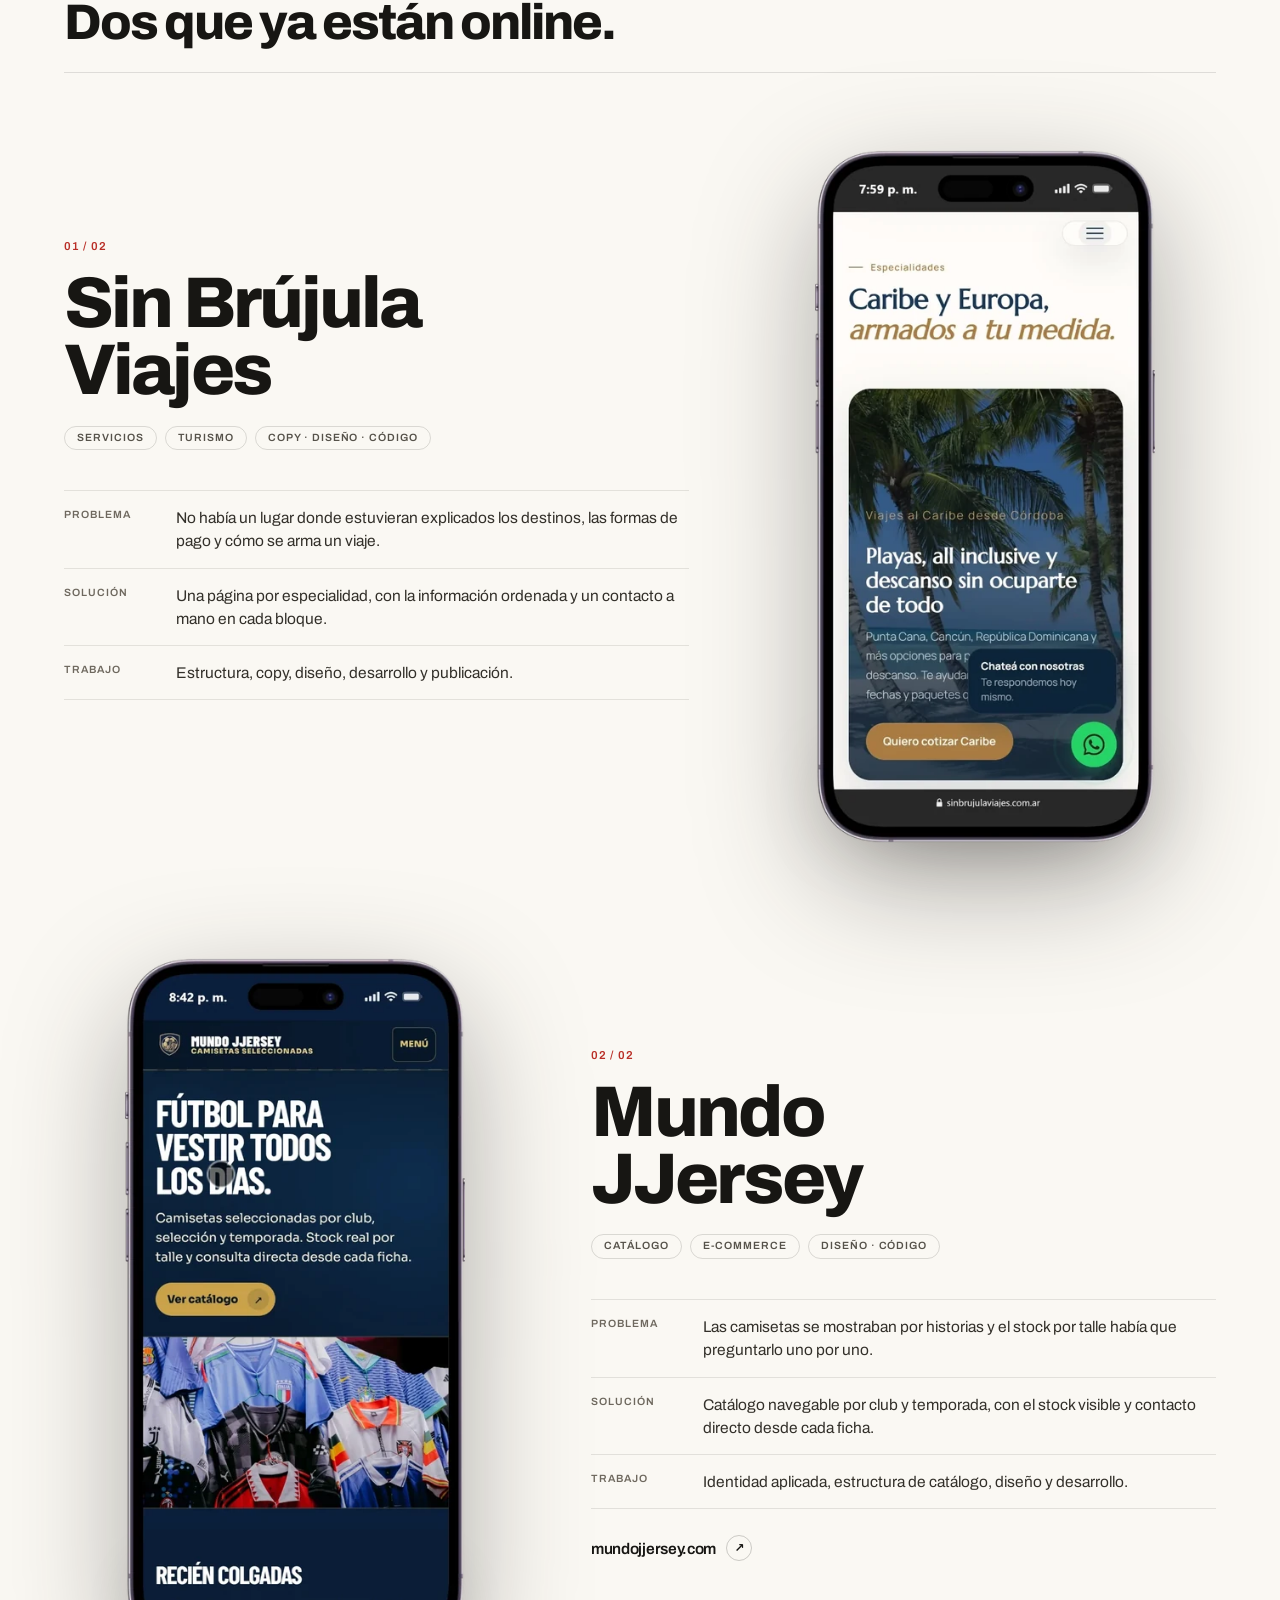
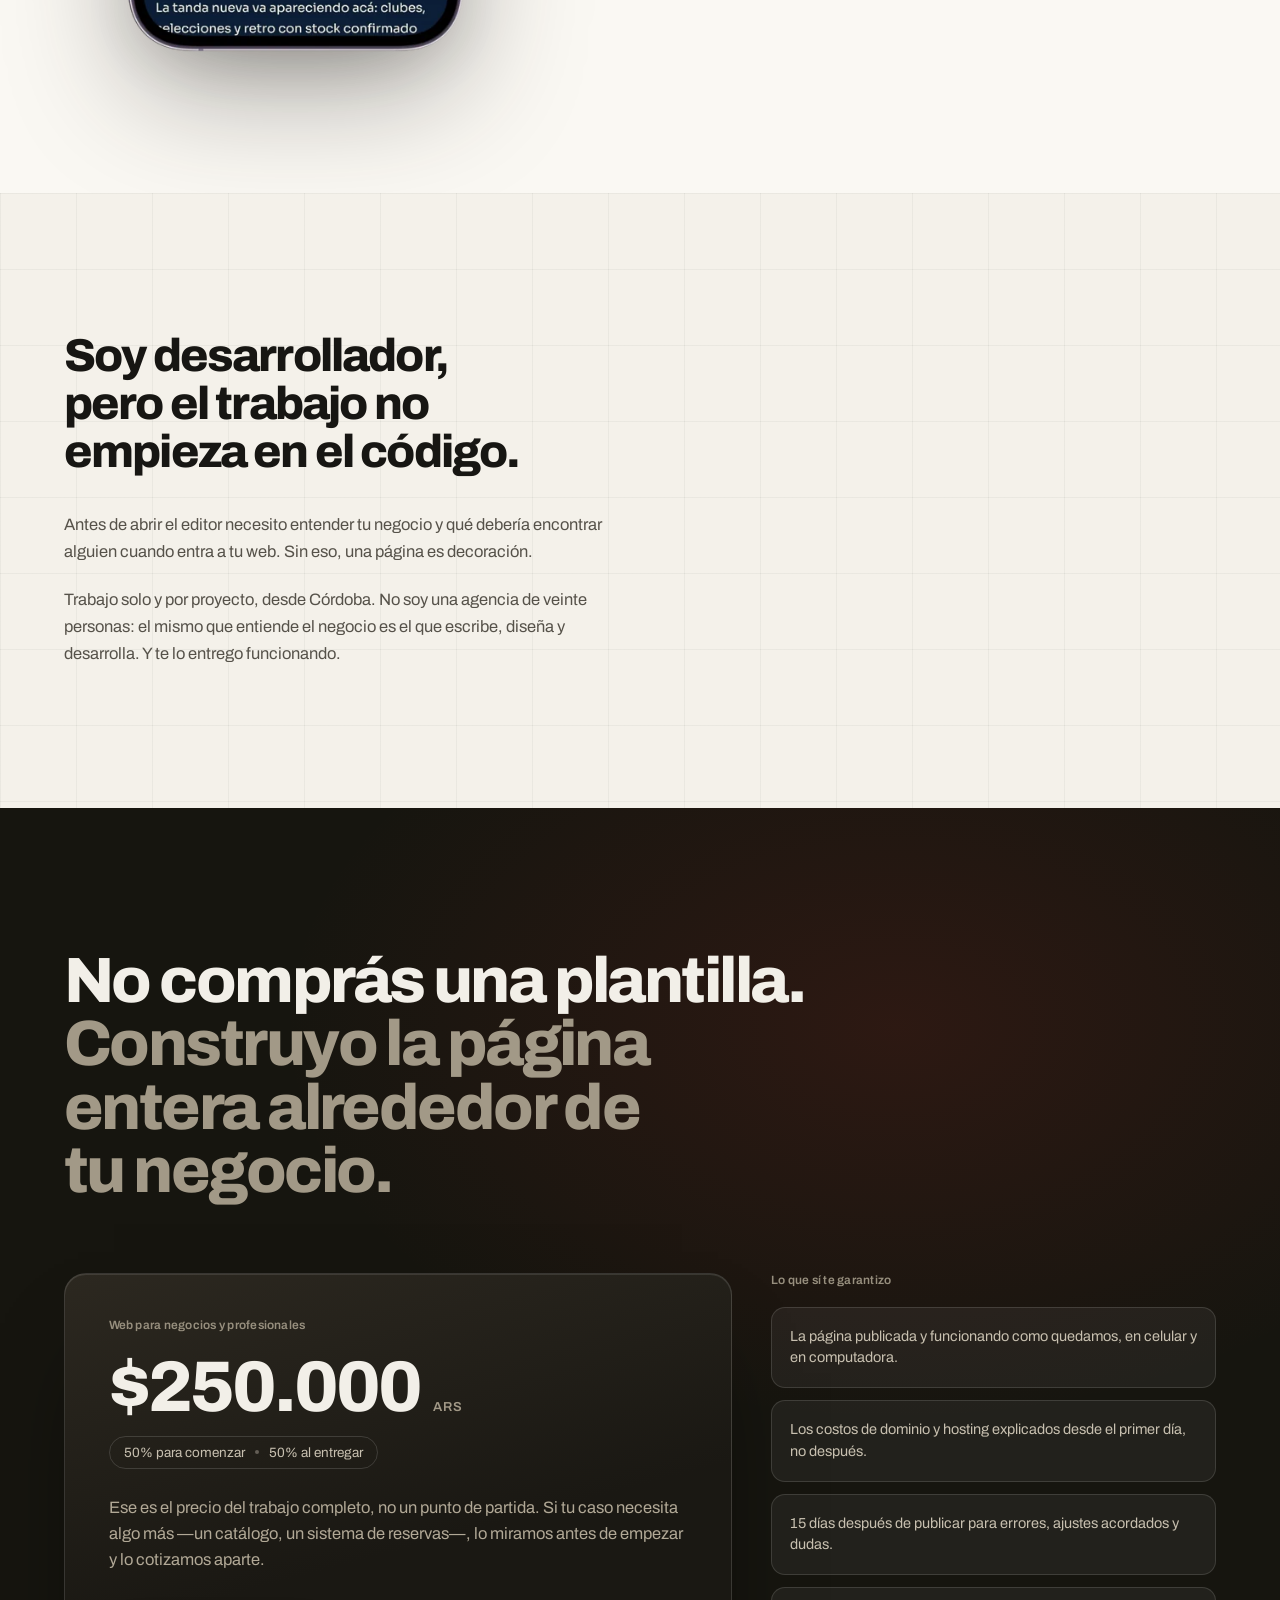
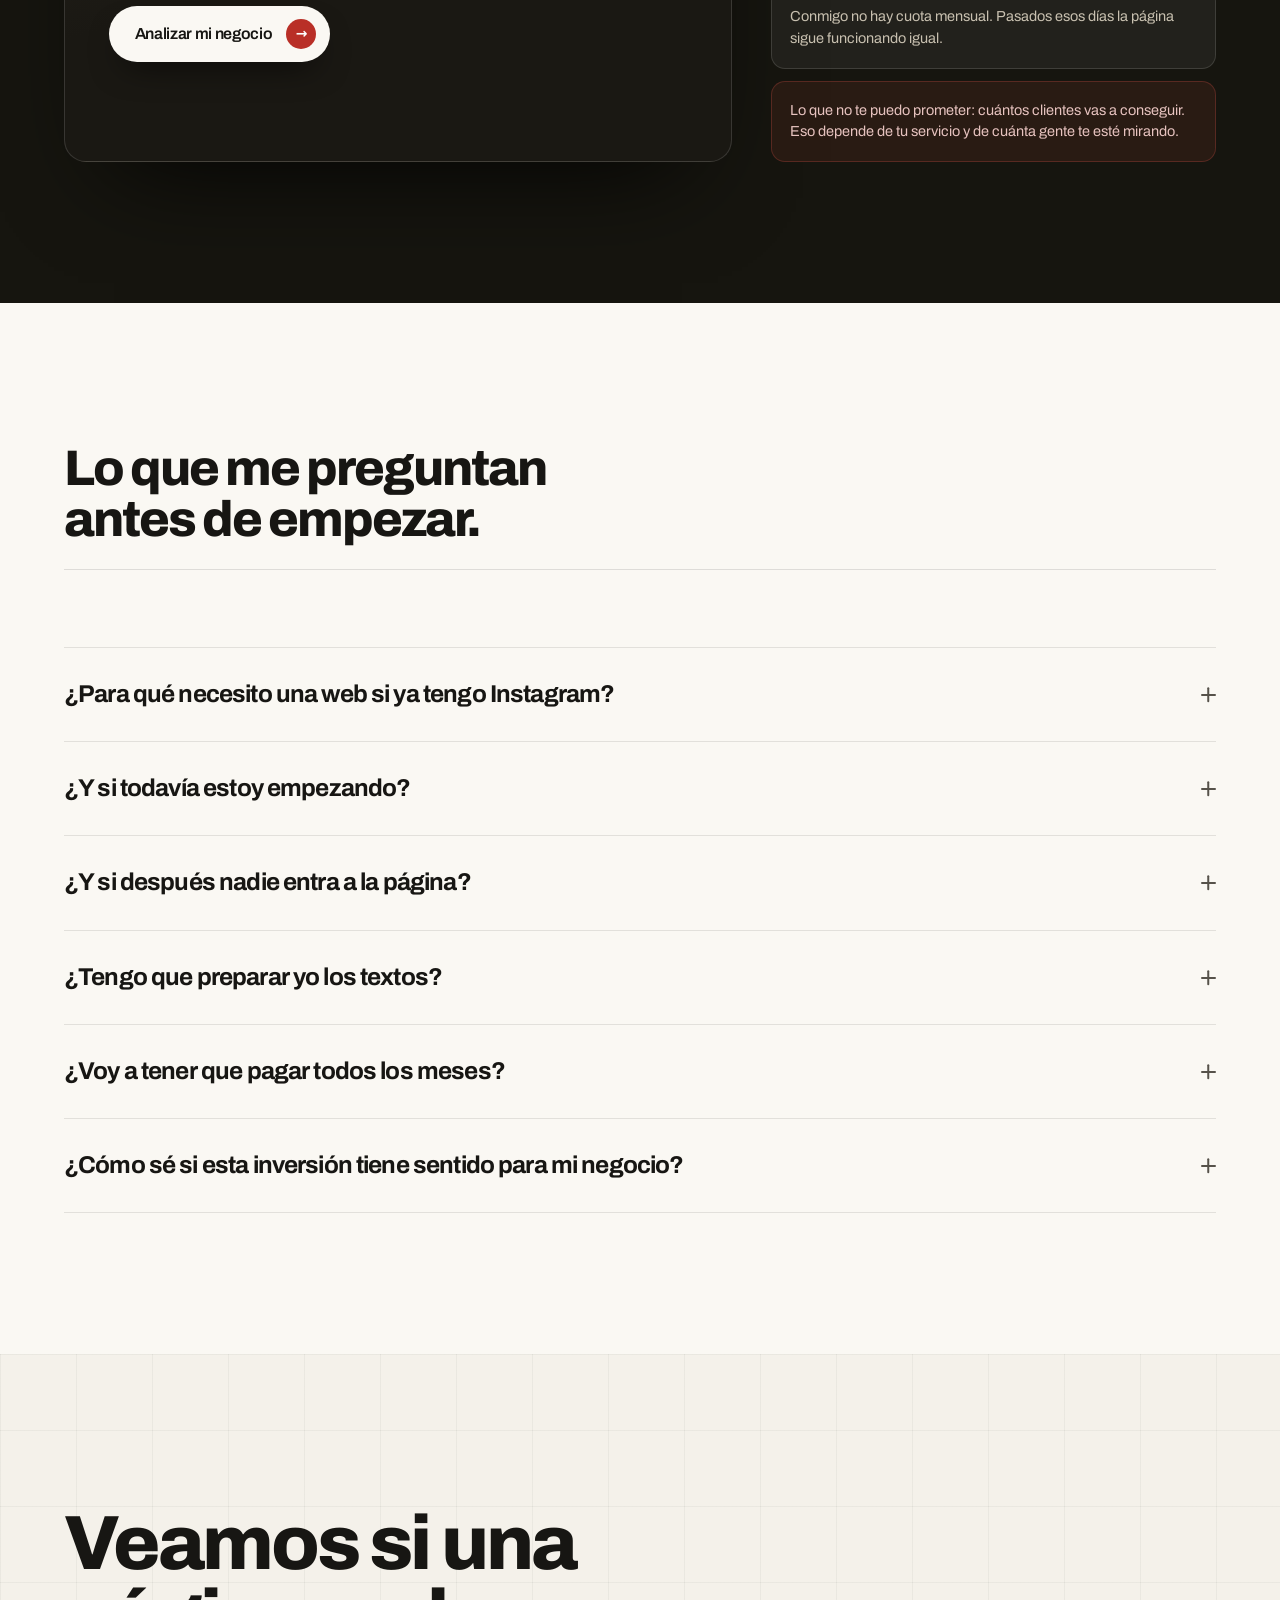
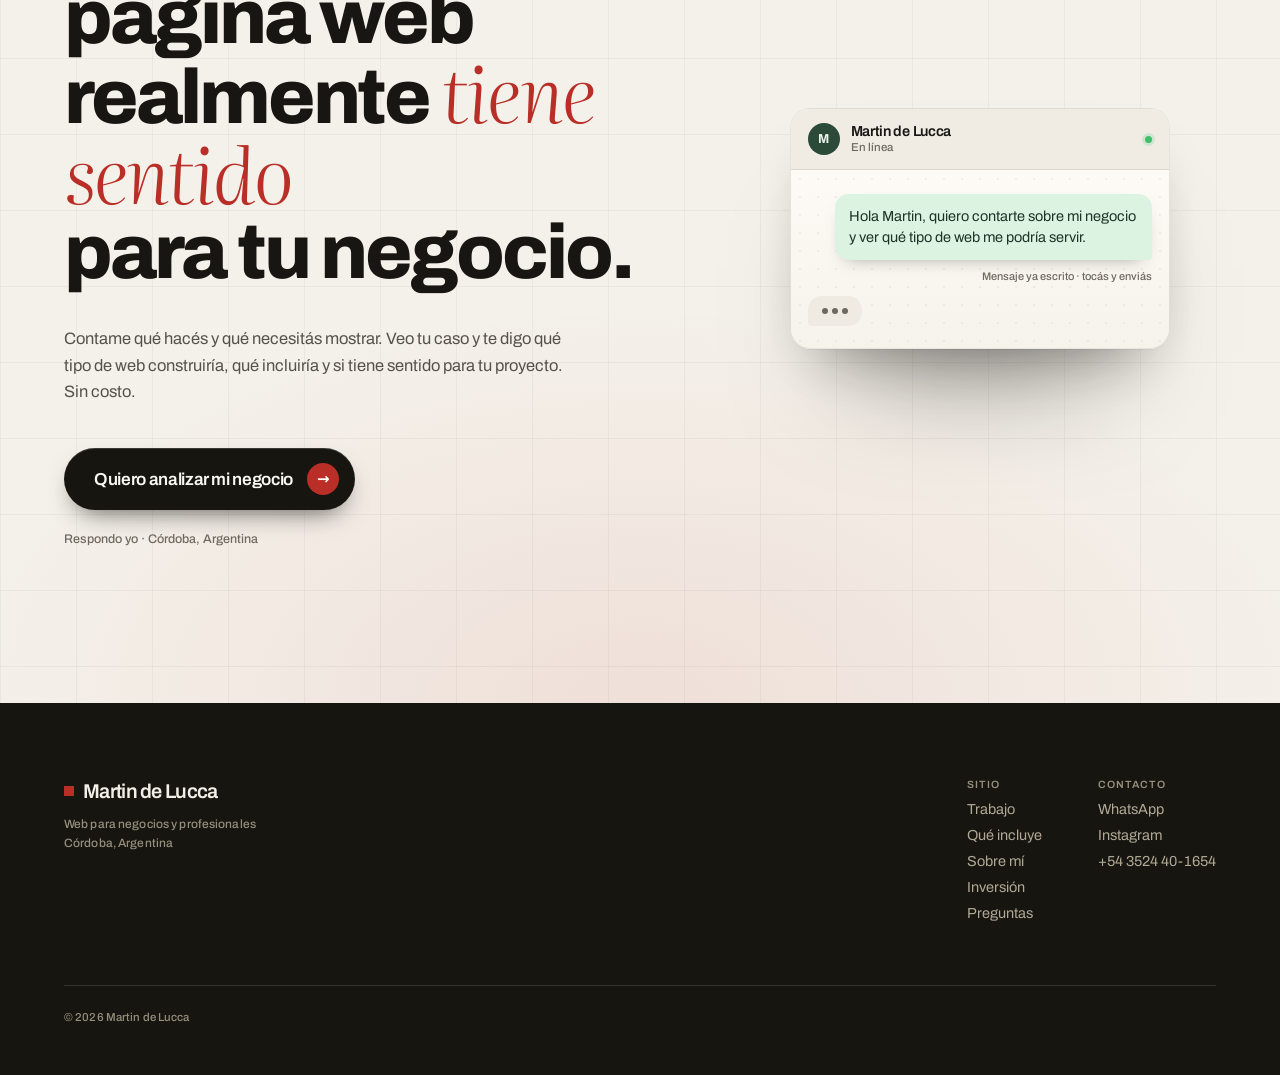
==== commit d1044603: "Deja el hero con una sola acción El hero mobile ofrecía cuatro caminos: el CTA, "Ver qué incluye", y" ====
--- a/index.html
+++ b/index.html
@@ -191,7 +191,8 @@
         <a href="#sobre-mi">Sobre mí</a>
       </nav>
       <a class="btn btn--dark btn--sm"
-        href="https://wa.me/543524401654?text=Hola%20Martin%2C%20quiero%20contarte%20sobre%20mi%20negocio%20y%20ver%20qu%C3%A9%20tipo%20de%20web%20me%20podr%C3%ADa%20servir." data-mag>
+        href="https://wa.me/543524401654?text=Hola%20Martin%2C%20quiero%20contarte%20sobre%20mi%20negocio%20y%20ver%20qu%C3%A9%20tipo%20de%20web%20me%20podr%C3%ADa%20servir."
+        data-mag>
         <span class="btn__label">Analizar mi negocio</span>
         <span class="btn__arrow" aria-hidden="true">→</span>
       </a>
@@ -200,394 +201,385 @@
 
   <main id="contenido">
 
-  <!-- ═══ HERO ═══ -->
-  <section class="hero bg-grid" id="top">
-    <div class="hero__fade" aria-hidden="true"></div>
-    <div class="wrap hero__inner">
-
-      <div class="hero__copy">
-        <div class="eyebrow-pill" data-r="up">
-          <span class="dot dot--pulse" aria-hidden="true"></span>
-          <span>Para negocios y profesionales</span>
-        </div>
-
-        <h1 class="h1" data-r="up" data-rd="80">
-          Una web clara,<br />profesional y<br />
-          <span class="dim">hecha para </span><em class="em">tu negocio</em><span class="dim">.</span>
-        </h1>
-
-        <p class="lead" data-r="up" data-rd="170">
-          Entiendo qué hacés, ordeno lo que necesitás mostrar y construyo una página que presenta tu servicio y
-          deja a mano el modo de contactarte.
-        </p>
-        <div class="actions" data-r="up" data-rd="240">
-          <a class="btn btn--dark"
-            href="https://wa.me/543524401654?text=Hola%20Martin%2C%20quiero%20contarte%20sobre%20mi%20negocio%20y%20ver%20qu%C3%A9%20tipo%20de%20web%20me%20podr%C3%ADa%20servir." data-mag>
-            Analizar mi negocio
-            <span class="btn__arrow btn__arrow--lg" aria-hidden="true">→</span>
-          </a>
-          <a class="link-under" href="#incluye">Ver qué incluye</a>
-        </div>
-
-        <!-- Sólo mobile: bajo los 940px no hay nav y estos dos son los accesos
-             que más se buscan. En desktop los cubre el nav del header. -->
-        <nav class="hero__jump" aria-label="Accesos rápidos" data-r="up" data-rd="300">
-          <a href="#casos">Ver trabajos</a>
-          <a href="#precio">Inversión · <b>$250.000</b></a>
-        </nav>
-
-        <div class="meta-row" data-r="up" data-rd="320">
-          <span>Te respondo yo por WhatsApp</span>
-          <span>Ver tu caso no tiene costo</span>
-          <span>Si no tiene sentido, te lo digo</span>
-        </div>
-      </div>
-
-      <!-- Objeto visual: tu negocio → tu página → siguiente paso -->
-      <div class="hero__stage-col">
-        <div class="stage" data-hero-stage>
-
-          <div class="stage__slot stage__slot--a" data-depth="0.5">
-            <div class="card card--paper" data-lift>
-              <header class="card__head">
-                <span class="label label--tag">01 · Tu negocio</span>
-                <span class="dot dot--grey" aria-hidden="true"></span>
+    <!-- ═══ HERO ═══ -->
+    <section class="hero bg-grid" id="top">
+      <div class="hero__fade" aria-hidden="true"></div>
+      <div class="wrap hero__inner">
+
+        <div class="hero__copy">
+          <div class="eyebrow-pill" data-r="up">
+            <span class="dot dot--pulse" aria-hidden="true"></span>
+            <span>Para negocios y profesionales</span>
+          </div>
+
+          <h1 class="h1" data-r="up" data-rd="80">
+            Una web clara,<br />profesional y<br />
+            <span class="dim">hecha para </span><em class="em">tu negocio</em><span class="dim">.</span>
+          </h1>
+
+          <p class="lead" data-r="up" data-rd="170">
+            Entiendo qué hacés, ordeno lo que necesitás mostrar y construyo una página que presenta tu servicio y
+            deja a mano el modo de contactarte.
+          </p>
+          <div class="actions" data-r="up" data-rd="240">
+            <a class="btn btn--dark"
+              href="https://wa.me/543524401654?text=Hola%20Martin%2C%20quiero%20contarte%20sobre%20mi%20negocio%20y%20ver%20qu%C3%A9%20tipo%20de%20web%20me%20podr%C3%ADa%20servir."
+              data-mag>
+              Analizar mi negocio
+              <span class="btn__arrow btn__arrow--lg" aria-hidden="true">→</span>
+            </a>
+            <a class="link-under" href="#incluye">Ver qué incluye</a>
+          </div>
+        </div>
+
+        <!-- Objeto visual: tu negocio → tu página → siguiente paso -->
+        <div class="hero__stage-col">
+          <div class="stage" data-hero-stage>
+
+            <div class="stage__slot stage__slot--a" data-depth="0.5">
+              <div class="card card--paper" data-lift>
+                <header class="card__head">
+                  <span class="label label--tag">01 · Tu negocio</span>
+                  <span class="dot dot--grey" aria-hidden="true"></span>
+                </header>
+                <p class="bubble bubble--in">Servicios, trabajos, productos, información.</p>
+                <p class="label label--note only-desktop">Hoy repartido en varios lugares</p>
+              </div>
+            </div>
+
+            <div class="connector" aria-hidden="true">
+              <svg width="14" height="46" viewBox="0 0 14 46" fill="none">
+                <path class="connector__line" d="M7 0 V 34" stroke-width="1.5" stroke-dasharray="4 5" />
+                <path d="M2.5 30 L7 36 L11.5 30" stroke="var(--accent)" stroke-width="1.6" fill="none"
+                  stroke-linecap="round" stroke-linejoin="round" />
+              </svg>
+            </div>
+
+            <div class="stage__slot stage__slot--b" data-depth="1.1">
+              <div class="card card--paper card--hero-main" data-lift>
+                <header class="card__head">
+                  <span class="label label--tag label--accent">02 · Tu página</span>
+                  <span class="label label--tag label--faint only-desktop">Presenta · Explica · Da confianza</span>
+                </header>
+                <ul class="rowlist only-desktop">
+                  <li><span class="rowlist__t">Quién sos y qué hacés</span><span class="rowlist__bar"></span></li>
+                  <li><span class="rowlist__t">Servicios o productos</span><span class="rowlist__bar"></span></li>
+                  <li><span class="rowlist__t">Cómo trabajás</span><span class="rowlist__bar"></span></li>
+                  <li><span class="rowlist__t">Trabajos y preguntas</span><span class="rowlist__bar"></span></li>
+                  <li class="is-last"><span class="rowlist__t">Cómo
+                      contactarte</span><span class="rowlist__bar rowlist__bar--accent"></span></li>
+                </ul>
+                <p class="rowlist__compact only-mobile">Presenta · Explica · Da confianza</p>
+                <p class="label label--note only-desktop">Tu información, ordenada en un solo lugar</p>
+              </div>
+            </div>
+
+            <div class="connector" aria-hidden="true">
+              <svg width="14" height="46" viewBox="0 0 14 46" fill="none">
+                <path class="connector__line" d="M7 0 V 34" stroke-width="1.5" stroke-dasharray="4 5" />
+                <path d="M2.5 30 L7 36 L11.5 30" stroke="var(--accent)" stroke-width="1.6" fill="none"
+                  stroke-linecap="round" stroke-linejoin="round" />
+              </svg>
+            </div>
+
+            <div class="stage__slot stage__slot--c" data-depth="1.7">
+              <div class="card card--ink" data-lift>
+                <header class="card__head">
+                  <span class="label label--tag label--dim">03 · Siguiente paso</span>
+                  <span class="dot dot--green" aria-hidden="true"></span>
+                </header>
+                <p class="bubble bubble--wa">Hola, vi la página. Quería consultar por <span
+                    class="bubble__blank">___</span>.</p>
+                <p class="label label--note label--dim only-desktop">Contacto, consulta o lo que corresponda</p>
+              </div>
+            </div>
+
+          </div>
+        </div>
+      </div>
+
+      <p class="coords label" data-clock></p>
+    </section>
+
+    <!-- ═══ 01 · TU PUNTO DE PARTIDA ═══ -->
+    <section class="section section--ink bg-dots partida">
+      <div class="wrap">
+        <h2 class="h2 h2--md partida__h" data-r="up">
+          Una web hace distintos<br />trabajos según
+          <span class="dim">dónde</span> estés hoy<span class="dim">.</span>
+        </h2>
+
+        <ol class="starts">
+          <li class="start" data-r="up">
+            <span class="start__n label" aria-hidden="true">01</span>
+            <h3 class="start__t">Estás empezando</h3>
+            <span class="start__rule" aria-hidden="true"></span>
+            <p class="start__d">Un lugar serio para salir a mostrar lo que hacés.</p>
+          </li>
+          <li class="start start--shift" data-r="up" data-rd="90">
+            <span class="start__n label" aria-hidden="true">02</span>
+            <h3 class="start__t">Ya estás trabajando</h3>
+            <span class="start__rule" aria-hidden="true"></span>
+            <p class="start__d">Ordenar todo lo que hoy mostrás por separado.</p>
+          </li>
+          <li class="start" data-r="up" data-rd="180">
+            <span class="start__n label" aria-hidden="true">03</span>
+            <h3 class="start__t">Tu negocio creció</h3>
+            <span class="start__rule" aria-hidden="true"></span>
+            <p class="start__d">Una web a la altura de lo que ya construiste.</p>
+          </li>
+        </ol>
+      </div>
+    </section>
+
+    <!-- ═══ 02 · QUÉ RESUELVE (escena sticky) ═══ -->
+    <section class="journey bg-grid" data-journey>
+      <div class="journey__sticky" data-journey-sticky>
+        <div class="wrap journey__inner">
+
+          <div class="journey__copy">
+            <h2 class="h2 h2--sm" data-r="up">Lo que ve alguien<br />que llega.</h2>
+
+            <ol class="steps" data-steps>
+              <li class="step" data-step="0">
+                <span class="step__n label">01</span>
+                <div>
+                  <h3 class="step__t">Te encuentran</h3>
+                  <p class="step__d">De Google, de una recomendación, de tus redes o de un link que compartiste.</p>
+                </div>
+              </li>
+              <li class="step" data-step="1">
+                <span class="step__n label">02</span>
+                <div>
+                  <h3 class="step__t">Entienden</h3>
+                  <p class="step__d">Entran y entienden qué hacés, cómo funciona y para quién es.</p>
+                </div>
+              </li>
+              <li class="step" data-step="2">
+                <span class="step__n label">03</span>
+                <div>
+                  <h3 class="step__t">Confían</h3>
+                  <p class="step__d">Ven trabajos reales y respuestas claras a lo que iban a preguntar igual.</p>
+                </div>
+              </li>
+              <li class="step is-last" data-step="3">
+                <span class="step__n label">04</span>
+                <div>
+                  <h3 class="step__t">Saben qué hacer</h3>
+                  <p class="step__d">Tienen un lugar claro para escribirte, sin tener que buscarlo.</p>
+                </div>
+              </li>
+            </ol>
+          </div>
+
+          <div class="journey__demo">
+            <div class="card card--paper card--demo">
+              <header class="demo__head">
+                <span class="label label--tag">Tu página</span>
+                <span class="label label--tag label--accent" data-progress-label>01 / 04</span>
               </header>
-              <p class="bubble bubble--in">Servicios, trabajos, productos, información.</p>
-              <p class="label label--note only-desktop">Hoy repartido en varios lugares</p>
+              <div class="demo__body" data-build>
+                <div class="demo__row demo__row--src" data-b="0"><span class="sq" aria-hidden="true"></span><span>Llega
+                    desde donde te encontró</span></div>
+                <div class="demo__block" data-b="1"><span class="skel skel--title"></span><span
+                    class="skel skel--l"></span><span class="skel skel--m"></span></div>
+                <div class="demo__pair" data-b="2"><span class="demo__chip label">Trabajos</span><span
+                    class="demo__chip label">Preguntas</span></div>
+                <div class="demo__wa" data-b="3">
+                  <p class="bubble bubble--wa-lt">Hola, vi la página. Quería consultar por el servicio para principios
+                    de
+                    mes.</p>
+                  <p class="label demo__wa-note"><span class="dot dot--green" aria-hidden="true"></span>El siguiente
+                    paso,
+                    a mano</p>
+                </div>
+              </div>
             </div>
           </div>
 
-          <div class="connector" aria-hidden="true">
-            <svg width="14" height="46" viewBox="0 0 14 46" fill="none">
-              <path class="connector__line" d="M7 0 V 34" stroke-width="1.5" stroke-dasharray="4 5" />
-              <path d="M2.5 30 L7 36 L11.5 30" stroke="var(--accent)" stroke-width="1.6" fill="none"
-                stroke-linecap="round" stroke-linejoin="round" />
-            </svg>
-          </div>
-
-          <div class="stage__slot stage__slot--b" data-depth="1.1">
-            <div class="card card--paper card--hero-main" data-lift>
-              <header class="card__head">
-                <span class="label label--tag label--accent">02 · Tu página</span>
-                <span class="label label--tag label--faint only-desktop">Presenta · Explica · Da confianza</span>
-              </header>
-              <ul class="rowlist only-desktop">
-                <li><span class="rowlist__t">Quién sos y qué hacés</span><span
-                    class="rowlist__bar"></span></li>
-                <li><span class="rowlist__t">Servicios o productos</span><span
-                    class="rowlist__bar"></span></li>
-                <li><span class="rowlist__t">Cómo trabajás</span><span
-                    class="rowlist__bar"></span></li>
-                <li><span class="rowlist__t">Trabajos y preguntas</span><span
-                    class="rowlist__bar"></span></li>
-                <li class="is-last"><span class="rowlist__t">Cómo
-                    contactarte</span><span class="rowlist__bar rowlist__bar--accent"></span></li>
-              </ul>
-              <p class="rowlist__compact only-mobile">Presenta · Explica · Da confianza</p>
-              <p class="label label--note only-desktop">Tu información, ordenada en un solo lugar</p>
+        </div>
+      </div>
+    </section>
+
+    <!-- ═══ 03 · CÓMO TRABAJO ═══ -->
+    <section class="section section--ink diferencial">
+      <div class="diferencial__grid" aria-hidden="true"></div>
+      <div class="wrap">
+        <h2 class="h2 h2--lg" data-r="up">No empiezo<br />diseñando.</h2>
+        <p class="pullquote" data-r="up" data-rd="130">Primero entiendo tu negocio y qué tiene que quedar claro. El
+          diseño
+          viene después, cuando ya sé qué tiene que decir.</p>
+
+        <div class="handoff">
+          <div class="handoff__you" data-r="left">
+            <p class="label label--tag label--dim">Tu parte</p>
+            <ul class="handoff__list">
+              <li>Una conversación</li>
+              <li>Cómo funciona tu negocio</li>
+              <li>Qué ofrecés</li>
+              <li>Material que ya tengas</li>
+            </ul>
+          </div>
+
+          <div class="handoff__link" aria-hidden="true">
+            <span class="handoff__line"></span>
+            <span class="handoff__arrow">→</span>
+          </div>
+
+          <div class="handoff__mine" data-r="right" data-rd="120">
+            <p class="label label--tag label--accent-lt"><span class="sq sq--accent" aria-hidden="true"></span>Mi parte
+            </p>
+            <ul class="handoff__list handoff__list--mine">
+              <li>Ordenar</li>
+              <li>Escribir</li>
+              <li>Estructurar</li>
+              <li>Diseñar</li>
+              <li>Desarrollar</li>
+              <li>Publicar</li>
+            </ul>
+          </div>
+          <p class="handoff__note" data-r="up" data-rd="200">No hace falta que llegues con la página pensada ni
+            con los textos escritos. Todo el trabajo lo hago yo; vos revisás y opinás.</p>
+        </div>
+      </div>
+    </section>
+
+    <!-- ═══ 04 · QUÉ INCLUYE ═══ -->
+    <section class="section section--ink bg-dots" id="incluye">
+      <div class="wrap">
+        <h2 class="h2 h2--md" data-r="up">Todo lo que hace falta<br />para dejarla funcionando.</h2>
+
+        <div class="system" data-system>
+          <svg class="system__links" data-sys-svg aria-hidden="true"></svg>
+
+          <article class="area area--contenido" data-mod="l0" data-r="left">
+            <h3>Contenido</h3>
+            <p class="area__d">Qué mostrar, cómo contarlo y todos los textos escritos.</p>
+          </article>
+
+          <article class="area area--diseno" data-mod="r0" data-r="right">
+            <h3>Estructura y diseño</h3>
+            <p class="area__d">La estructura que necesita tu caso y una interfaz hecha alrededor de tu negocio.</p>
+          </article>
+
+          <div class="core" data-core data-r="scale">
+            <p class="label label--tag label--accent-lt">El resultado</p>
+            <h3 class="core__title">Tu web</h3>
+            <p class="core__desc">Escrita, diseñada, desarrollada y publicada.</p>
+            <p class="label core__foot">Vos no tenés que armar nada</p>
+          </div>
+
+          <article class="area area--desarrollo" data-mod="l1" data-r="left" data-rd="90">
+            <h3>Desarrollo</h3>
+            <p class="area__d">Celular y computadora, con las funciones que el proyecto necesite.</p>
+          </article>
+
+          <article class="area area--publicacion" data-mod="r1" data-r="right" data-rd="90">
+            <h3>Publicación</h3>
+            <p class="area__d">Dominio, hosting y analítica básica. Online y funcionando.</p>
+          </article>
+        </div>
+      </div>
+    </section>
+
+    <!-- ═══ 05 · TRABAJOS ═══ -->
+    <section class="section section--paper" id="casos">
+      <div class="wrap">
+        <div class="rule-head">
+          <h2 class="h2 h2--sm" data-r="up">Dos que ya están online.</h2>
+        </div>
+
+        <article class="case">
+          <div class="case__copy">
+            <p class="label label--case" data-r="up">01 / 02</p>
+            <h3 class="case__title" data-r="up" data-rd="60">Sin Brújula<br />Viajes</h3>
+            <ul class="tags" data-r="up" data-rd="110">
+              <li>Servicios</li>
+              <li>Turismo</li>
+              <li>Copy · Diseño · Código</li>
+            </ul>
+            <dl class="facts" data-r="up" data-rd="160">
+              <div>
+                <dt class="label">Problema</dt>
+                <dd>No había un lugar donde estuvieran explicados los destinos, las formas de pago y cómo se arma un
+                  viaje.</dd>
+              </div>
+              <div>
+                <dt class="label">Solución</dt>
+                <dd>Una página por especialidad, con la información ordenada y un contacto a mano en cada bloque.</dd>
+              </div>
+              <div class="is-last only-desktop">
+                <dt class="label">Trabajo</dt>
+                <dd>Estructura, copy, diseño, desarrollo y publicación.</dd>
+              </div>
+            </dl>
+            <a class="case__link" href="https://sinbrujulaviajes.com.ar" target="_blank" rel="noopener" data-r="up"
+              data-rd="210">
+              sinbrujulaviajes.com.ar<span class="vh"> (abre en una pestaña nueva)</span><span
+                class="btn__arrow btn__arrow--ghost" aria-hidden="true">↗</span>
+            </a>
+          </div>
+          <div class="case__shot" data-r="scale" data-rd="80">
+            <div class="shot" data-tilt>
+              <span class="shot__shadow" aria-hidden="true"></span>
+              <img src="assets/caso-sinbrujula.webp"
+                srcset="assets/caso-sinbrujula-400.webp 400w, assets/caso-sinbrujula.webp 716w"
+                sizes="(max-width: 600px) 186px, (max-width: 940px) 200px, 340px" alt="Sin Brújula Viajes en el celular"
+                width="716" height="1460" loading="lazy" decoding="async" />
             </div>
           </div>
-
-          <div class="connector" aria-hidden="true">
-            <svg width="14" height="46" viewBox="0 0 14 46" fill="none">
-              <path class="connector__line" d="M7 0 V 34" stroke-width="1.5" stroke-dasharray="4 5" />
-              <path d="M2.5 30 L7 36 L11.5 30" stroke="var(--accent)" stroke-width="1.6" fill="none"
-                stroke-linecap="round" stroke-linejoin="round" />
-            </svg>
-          </div>
-
-          <div class="stage__slot stage__slot--c" data-depth="1.7">
-            <div class="card card--ink" data-lift>
-              <header class="card__head">
-                <span class="label label--tag label--dim">03 · Siguiente paso</span>
-                <span class="dot dot--green" aria-hidden="true"></span>
-              </header>
-              <p class="bubble bubble--wa">Hola, vi la página. Quería consultar por <span
-                  class="bubble__blank">___</span>.</p>
-              <p class="label label--note label--dim only-desktop">Contacto, consulta o lo que corresponda</p>
+        </article>
+
+        <article class="case case--flip">
+          <div class="case__shot" data-r="scale" data-rd="80">
+            <div class="shot" data-tilt>
+              <span class="shot__shadow" aria-hidden="true"></span>
+              <img src="assets/caso-mundojjersey.webp"
+                srcset="assets/caso-mundojjersey-400.webp 400w, assets/caso-mundojjersey.webp 716w"
+                sizes="(max-width: 600px) 186px, (max-width: 940px) 200px, 340px" alt="Mundo JJersey en el celular"
+                width="716" height="1460" loading="lazy" decoding="async" />
             </div>
           </div>
-
-        </div>
-      </div>
-    </div>
-
-    <p class="coords label" data-clock></p>
-  </section>
-
-  <!-- ═══ 01 · TU PUNTO DE PARTIDA ═══ -->
-  <section class="section section--ink bg-dots partida">
-    <div class="wrap">
-      <h2 class="h2 h2--md partida__h" data-r="up">
-        Una web hace distintos<br />trabajos según
-        <span class="dim">dónde</span> estés hoy<span class="dim">.</span>
-      </h2>
-
-      <ol class="starts">
-        <li class="start" data-r="up">
-          <span class="start__n label" aria-hidden="true">01</span>
-          <h3 class="start__t">Estás empezando</h3>
-          <span class="start__rule" aria-hidden="true"></span>
-          <p class="start__d">Un lugar serio para salir a mostrar lo que hacés.</p>
-        </li>
-        <li class="start start--shift" data-r="up" data-rd="90">
-          <span class="start__n label" aria-hidden="true">02</span>
-          <h3 class="start__t">Ya estás trabajando</h3>
-          <span class="start__rule" aria-hidden="true"></span>
-          <p class="start__d">Ordenar todo lo que hoy mostrás por separado.</p>
-        </li>
-        <li class="start" data-r="up" data-rd="180">
-          <span class="start__n label" aria-hidden="true">03</span>
-          <h3 class="start__t">Tu negocio creció</h3>
-          <span class="start__rule" aria-hidden="true"></span>
-          <p class="start__d">Una web a la altura de lo que ya construiste.</p>
-        </li>
-      </ol>
-    </div>
-  </section>
-
-  <!-- ═══ 02 · QUÉ RESUELVE (escena sticky) ═══ -->
-  <section class="journey bg-grid" data-journey>
-    <div class="journey__sticky" data-journey-sticky>
-      <div class="wrap journey__inner">
-
-        <div class="journey__copy">
-          <h2 class="h2 h2--sm" data-r="up">Lo que ve alguien<br />que llega.</h2>
-
-          <ol class="steps" data-steps>
-            <li class="step" data-step="0">
-              <span class="step__n label">01</span>
+          <div class="case__copy">
+            <p class="label label--case" data-r="up">02 / 02</p>
+            <h3 class="case__title" data-r="up" data-rd="60">Mundo<br />JJersey</h3>
+            <ul class="tags" data-r="up" data-rd="110">
+              <li>Catálogo</li>
+              <li>E-commerce</li>
+              <li>Diseño · Código</li>
+            </ul>
+            <dl class="facts" data-r="up" data-rd="160">
               <div>
-                <h3 class="step__t">Te encuentran</h3>
-                <p class="step__d">De Google, de una recomendación, de tus redes o de un link que compartiste.</p>
-              </div>
-            </li>
-            <li class="step" data-step="1">
-              <span class="step__n label">02</span>
+                <dt class="label">Problema</dt>
+                <dd>Las camisetas se mostraban por historias y el stock por talle había que preguntarlo uno por uno.
+                </dd>
+              </div>
               <div>
-                <h3 class="step__t">Entienden</h3>
-                <p class="step__d">Entran y entienden qué hacés, cómo funciona y para quién es.</p>
-              </div>
-            </li>
-            <li class="step" data-step="2">
-              <span class="step__n label">03</span>
-              <div>
-                <h3 class="step__t">Confían</h3>
-                <p class="step__d">Ven trabajos reales y respuestas claras a lo que iban a preguntar igual.</p>
-              </div>
-            </li>
-            <li class="step is-last" data-step="3">
-              <span class="step__n label">04</span>
-              <div>
-                <h3 class="step__t">Saben qué hacer</h3>
-                <p class="step__d">Tienen un lugar claro para escribirte, sin tener que buscarlo.</p>
-              </div>
-            </li>
-          </ol>
-        </div>
-
-        <div class="journey__demo">
-          <div class="card card--paper card--demo">
-            <header class="demo__head">
-              <span class="label label--tag">Tu página</span>
-              <span class="label label--tag label--accent" data-progress-label>01 / 04</span>
-            </header>
-            <div class="demo__body" data-build>
-              <div class="demo__row demo__row--src" data-b="0"><span class="sq" aria-hidden="true"></span><span>Llega
-                  desde donde te encontró</span></div>
-              <div class="demo__block" data-b="1"><span class="skel skel--title"></span><span
-                  class="skel skel--l"></span><span class="skel skel--m"></span></div>
-              <div class="demo__pair" data-b="2"><span class="demo__chip label">Trabajos</span><span
-                  class="demo__chip label">Preguntas</span></div>
-              <div class="demo__wa" data-b="3">
-                <p class="bubble bubble--wa-lt">Hola, vi la página. Quería consultar por el servicio para principios de
-                  mes.</p>
-                <p class="label demo__wa-note"><span class="dot dot--green" aria-hidden="true"></span>El siguiente paso,
-                  a mano</p>
-              </div>
-            </div>
-          </div>
-        </div>
-
-      </div>
-    </div>
-  </section>
-
-  <!-- ═══ 03 · CÓMO TRABAJO ═══ -->
-  <section class="section section--ink diferencial">
-    <div class="diferencial__grid" aria-hidden="true"></div>
-    <div class="wrap">
-      <h2 class="h2 h2--lg" data-r="up">No empiezo<br />diseñando.</h2>
-      <p class="pullquote" data-r="up" data-rd="130">Primero entiendo tu negocio y qué tiene que quedar claro. El diseño
-        viene después, cuando ya sé qué tiene que decir.</p>
-
-      <div class="handoff">
-        <div class="handoff__you" data-r="left">
-          <p class="label label--tag label--dim">Tu parte</p>
-          <ul class="handoff__list">
-            <li>Una conversación</li>
-            <li>Cómo funciona tu negocio</li>
-            <li>Qué ofrecés</li>
-            <li>Material que ya tengas</li>
-          </ul>
-        </div>
-
-        <div class="handoff__link" aria-hidden="true">
-          <span class="handoff__line"></span>
-          <span class="handoff__arrow">→</span>
-        </div>
-
-        <div class="handoff__mine" data-r="right" data-rd="120">
-          <p class="label label--tag label--accent-lt"><span class="sq sq--accent" aria-hidden="true"></span>Mi parte</p>
-          <ul class="handoff__list handoff__list--mine">
-            <li>Ordenar</li>
-            <li>Escribir</li>
-            <li>Estructurar</li>
-            <li>Diseñar</li>
-            <li>Desarrollar</li>
-            <li>Publicar</li>
-          </ul>
-        </div>
-        <p class="handoff__note" data-r="up" data-rd="200">No hace falta que llegues con la página pensada ni
-          con los textos escritos. Todo el trabajo lo hago yo; vos revisás y opinás.</p>
-      </div>
-    </div>
-  </section>
-
-  <!-- ═══ 04 · QUÉ INCLUYE ═══ -->
-  <section class="section section--ink bg-dots" id="incluye">
-    <div class="wrap">
-      <h2 class="h2 h2--md" data-r="up">Todo lo que hace falta<br />para dejarla funcionando.</h2>
-
-      <div class="system" data-system>
-        <svg class="system__links" data-sys-svg aria-hidden="true"></svg>
-
-        <article class="area area--contenido" data-mod="l0" data-r="left">
-          <h3>Contenido</h3>
-          <p class="area__d">Qué mostrar, cómo contarlo y todos los textos escritos.</p>
+                <dt class="label">Solución</dt>
+                <dd>Catálogo navegable por club y temporada, con el stock visible y contacto directo desde cada ficha.
+                </dd>
+              </div>
+              <div class="is-last only-desktop">
+                <dt class="label">Trabajo</dt>
+                <dd>Identidad aplicada, estructura de catálogo, diseño y desarrollo.</dd>
+              </div>
+            </dl>
+            <a class="case__link" href="https://mundojjersey.com" target="_blank" rel="noopener" data-r="up"
+              data-rd="210">
+              mundojjersey.com<span class="vh"> (abre en una pestaña nueva)</span><span
+                class="btn__arrow btn__arrow--ghost" aria-hidden="true">↗</span>
+            </a>
+          </div>
         </article>
-
-        <article class="area area--diseno" data-mod="r0" data-r="right">
-          <h3>Estructura y diseño</h3>
-          <p class="area__d">La estructura que necesita tu caso y una interfaz hecha alrededor de tu negocio.</p>
-        </article>
-
-        <div class="core" data-core data-r="scale">
-          <p class="label label--tag label--accent-lt">El resultado</p>
-          <h3 class="core__title">Tu web</h3>
-          <p class="core__desc">Escrita, diseñada, desarrollada y publicada.</p>
-          <p class="label core__foot">Vos no tenés que armar nada</p>
-        </div>
-
-        <article class="area area--desarrollo" data-mod="l1" data-r="left" data-rd="90">
-          <h3>Desarrollo</h3>
-          <p class="area__d">Celular y computadora, con las funciones que el proyecto necesite.</p>
-        </article>
-
-        <article class="area area--publicacion" data-mod="r1" data-r="right" data-rd="90">
-          <h3>Publicación</h3>
-          <p class="area__d">Dominio, hosting y analítica básica. Online y funcionando.</p>
-        </article>
-      </div>
-    </div>
-  </section>
-
-  <!-- ═══ 05 · TRABAJOS ═══ -->
-  <section class="section section--paper" id="casos">
-    <div class="wrap">
-      <div class="rule-head">
-        <h2 class="h2 h2--sm" data-r="up">Dos que ya están online.</h2>
-      </div>
-
-      <article class="case">
-        <div class="case__copy">
-          <p class="label label--case" data-r="up">01 / 02</p>
-          <h3 class="case__title" data-r="up" data-rd="60">Sin Brújula<br />Viajes</h3>
-          <ul class="tags" data-r="up" data-rd="110">
-            <li>Servicios</li>
-            <li>Turismo</li>
-            <li>Copy · Diseño · Código</li>
-          </ul>
-          <dl class="facts" data-r="up" data-rd="160">
-            <div>
-              <dt class="label">Problema</dt>
-              <dd>No había un lugar donde estuvieran explicados los destinos, las formas de pago y cómo se arma un
-                viaje.</dd>
-            </div>
-            <div>
-              <dt class="label">Solución</dt>
-              <dd>Una página por especialidad, con la información ordenada y un contacto a mano en cada bloque.</dd>
-            </div>
-            <div class="is-last only-desktop">
-              <dt class="label">Trabajo</dt>
-              <dd>Estructura, copy, diseño, desarrollo y publicación.</dd>
-            </div>
-          </dl>
-          <a class="case__link" href="https://sinbrujulaviajes.com.ar" target="_blank" rel="noopener" data-r="up"
-            data-rd="210">
-            sinbrujulaviajes.com.ar<span class="vh"> (abre en una pestaña nueva)</span><span class="btn__arrow btn__arrow--ghost" aria-hidden="true">↗</span>
-          </a>
-        </div>
-        <div class="case__shot" data-r="scale" data-rd="80">
-          <div class="shot" data-tilt>
-            <span class="shot__shadow" aria-hidden="true"></span>
-            <img src="assets/caso-sinbrujula.webp"
-              srcset="assets/caso-sinbrujula-400.webp 400w, assets/caso-sinbrujula.webp 716w"
-              sizes="(max-width: 600px) 186px, (max-width: 940px) 200px, 340px"
-              alt="Sin Brújula Viajes en el celular" width="716" height="1460" loading="lazy" decoding="async" />
-          </div>
-        </div>
-      </article>
-
-      <article class="case case--flip">
-        <div class="case__shot" data-r="scale" data-rd="80">
-          <div class="shot" data-tilt>
-            <span class="shot__shadow" aria-hidden="true"></span>
-            <img src="assets/caso-mundojjersey.webp"
-              srcset="assets/caso-mundojjersey-400.webp 400w, assets/caso-mundojjersey.webp 716w"
-              sizes="(max-width: 600px) 186px, (max-width: 940px) 200px, 340px"
-              alt="Mundo JJersey en el celular" width="716" height="1460" loading="lazy" decoding="async" />
-          </div>
-        </div>
-        <div class="case__copy">
-          <p class="label label--case" data-r="up">02 / 02</p>
-          <h3 class="case__title" data-r="up" data-rd="60">Mundo<br />JJersey</h3>
-          <ul class="tags" data-r="up" data-rd="110">
-            <li>Catálogo</li>
-            <li>E-commerce</li>
-            <li>Diseño · Código</li>
-          </ul>
-          <dl class="facts" data-r="up" data-rd="160">
-            <div>
-              <dt class="label">Problema</dt>
-              <dd>Las camisetas se mostraban por historias y el stock por talle había que preguntarlo uno por uno.</dd>
-            </div>
-            <div>
-              <dt class="label">Solución</dt>
-              <dd>Catálogo navegable por club y temporada, con el stock visible y contacto directo desde cada ficha.
-              </dd>
-            </div>
-            <div class="is-last only-desktop">
-              <dt class="label">Trabajo</dt>
-              <dd>Identidad aplicada, estructura de catálogo, diseño y desarrollo.</dd>
-            </div>
-          </dl>
-          <a class="case__link" href="https://mundojjersey.com" target="_blank" rel="noopener" data-r="up"
-            data-rd="210">
-            mundojjersey.com<span class="vh"> (abre en una pestaña nueva)</span><span class="btn__arrow btn__arrow--ghost" aria-hidden="true">↗</span>
-          </a>
-        </div>
-      </article>
-    </div>
-  </section>
-
-  <!-- ═══ 06 · SOBRE MÍ ═══ -->
-  <section class="section bg-grid" id="sobre-mi">
-    <div class="wrap">
-      <div class="about">
-
-        <!-- TODO · foto real. Cuando exista un retrato de Martin (vertical, 4:5,
+      </div>
+    </section>
+
+    <!-- ═══ 06 · SOBRE MÍ ═══ -->
+    <section class="section bg-grid" id="sobre-mi">
+      <div class="wrap">
+        <div class="about">
+
+          <!-- TODO · foto real. Cuando exista un retrato de Martin (vertical, 4:5,
              ~800×1000, sin recorte circular), guardarlo como assets/martin.webp y
              descomentar el <figure> de abajo: `.about` pasa sola a dos columnas.
              No se genera con IA, no se usa stock y no se deja un placeholder.
@@ -597,166 +589,180 @@
         </figure>
         -->
 
-        <div class="about__main">
-          <h2 class="h2 h2--xs" data-r="up">Soy desarrollador, pero el trabajo no empieza en el código.</h2>
-          <p class="lead" data-r="up" data-rd="120">Antes de abrir el editor necesito entender tu negocio y qué debería
-            encontrar alguien cuando entra a tu web. Sin eso, una página es decoración.</p>
-          <p class="lead" data-r="up" data-rd="170">Trabajo solo y por proyecto, desde Córdoba. No soy una
-            agencia
-            de veinte personas: el mismo que entiende el negocio es el que escribe, diseña y desarrolla. Y te lo
-            entrego funcionando.</p>
-        </div>
-      </div>
-    </div>
-  </section>
-
-  <!-- ═══ 07 · LA INVERSIÓN ═══ -->
-  <section class="section section--ink precio" id="precio">
-    <div class="precio__glow" aria-hidden="true"></div>
-    <div class="wrap">
-      <h2 class="h2 h2--md h2--spaced" data-r="up">No comprás una plantilla. <br class="d-br" /> <span
-          class="dim">Construyo la página</span> <br class="d-br" /> <span class="dim"><span
-            class="only-desktop">entera </span>alrededor de <br class="d-br" /> tu negocio.</span></h2>
-
-      <div class="precio__grid">
-        <div class="offer" data-r="up" data-rd="100">
-          <p class="label label--tag label--accent-lt">Web para negocios y profesionales</p>
-          <p class="offer__price"><span class="offer__fig" data-price-fig>$250.000</span><span class="label">ARS</span>
+          <div class="about__main">
+            <h2 class="h2 h2--xs" data-r="up">Soy desarrollador, pero el trabajo no empieza en el código.</h2>
+            <p class="lead" data-r="up" data-rd="120">Antes de abrir el editor necesito entender tu negocio y qué
+              debería
+              encontrar alguien cuando entra a tu web. Sin eso, una página es decoración.</p>
+            <p class="lead" data-r="up" data-rd="170">Trabajo solo y por proyecto, desde Córdoba. No soy una
+              agencia
+              de veinte personas: el mismo que entiende el negocio es el que escribe, diseña y desarrolla. Y te lo
+              entrego funcionando.</p>
+          </div>
+        </div>
+      </div>
+    </section>
+
+    <!-- ═══ 07 · LA INVERSIÓN ═══ -->
+    <section class="section section--ink precio" id="precio">
+      <div class="precio__glow" aria-hidden="true"></div>
+      <div class="wrap">
+        <h2 class="h2 h2--md h2--spaced" data-r="up">No comprás una plantilla. <br class="d-br" /> <span
+            class="dim">Construyo la página</span> <br class="d-br" /> <span class="dim"><span
+              class="only-desktop">entera </span>alrededor de <br class="d-br" /> tu negocio.</span></h2>
+
+        <div class="precio__grid">
+          <div class="offer" data-r="up" data-rd="100">
+            <p class="label label--tag label--accent-lt">Web para negocios y profesionales</p>
+            <p class="offer__price"><span class="offer__fig" data-price-fig>$250.000</span><span
+                class="label">ARS</span>
+            </p>
+            <p class="offer__terms">50% para comenzar <span class="dot dot--grey" aria-hidden="true"></span> 50% al
+              entregar</p>
+            <p class="offer__note">Ese es el precio del trabajo completo, no un punto de partida. Si tu caso necesita
+              algo
+              más —un catálogo, un sistema de reservas—, lo miramos antes de empezar y lo cotizamos aparte.
+            </p>
+            <a class="btn btn--light"
+              href="https://wa.me/543524401654?text=Hola%20Martin%2C%20quiero%20contarte%20sobre%20mi%20negocio%20y%20ver%20qu%C3%A9%20tipo%20de%20web%20me%20podr%C3%ADa%20servir."
+              data-mag>
+              Analizar mi negocio
+              <span class="btn__arrow btn__arrow--lg" aria-hidden="true">→</span>
+            </a>
+          </div>
+
+          <div class="guarantee" data-r="up" data-rd="180">
+            <p class="label label--tag label--dim">Lo que sí te garantizo</p>
+            <p class="guarantee__item">La página publicada y funcionando como quedamos, en celular y en computadora.</p>
+            <p class="guarantee__item">Los costos de dominio y hosting explicados desde el primer día, no después.</p>
+            <p class="guarantee__item">15 días después de publicar para errores, ajustes acordados y dudas.</p>
+            <p class="guarantee__item">Conmigo no hay cuota mensual. Pasados esos días la página sigue funcionando
+              igual.
+            </p>
+            <p class="guarantee__item guarantee__item--warn">Lo que no te puedo prometer: cuántos clientes vas a
+              conseguir. Eso depende de tu servicio y de cuánta gente te esté mirando.</p>
+          </div>
+        </div>
+      </div>
+    </section>
+
+    <!-- ═══ 08 · PREGUNTAS ═══ -->
+    <section class="section section--paper faq" id="preguntas">
+      <div class="wrap">
+        <div class="rule-head">
+          <h2 class="h2 h2--sm" data-r="up">Lo que me preguntan<br />antes de empezar.</h2>
+        </div>
+
+        <div class="faq__grid">
+          <details class="faq__item" data-r="up">
+            <summary class="faq__sum">
+              <h3 class="faq__q">¿Para qué necesito una web si ya tengo Instagram?</h3>
+              <span class="faq__ico" aria-hidden="true"></span>
+            </summary>
+            <p class="faq__a">Instagram puede seguir funcionando igual que hasta ahora. La web suma un lugar propio,
+              donde
+              tu negocio queda presentado y explicado sin depender de lo que se pierde entre publicaciones. Conviven
+              bien.
+            </p>
+          </details>
+
+          <details class="faq__item" data-r="up" data-rd="70">
+            <summary class="faq__sum">
+              <h3 class="faq__q">¿Y si todavía estoy empezando?</h3>
+              <span class="faq__ico" aria-hidden="true"></span>
+            </summary>
+            <p class="faq__a">Sí. Si estás arrancando, sirve para tener desde el principio un lugar profesional donde
+              presentar lo que hacés, mostrar tu trabajo y compartir información, sin depender sólo de redes o mensajes.
+            </p>
+          </details>
+
+          <details class="faq__item" data-r="up" data-rd="140">
+            <summary class="faq__sum">
+              <h3 class="faq__q">¿Y si después nadie entra a la página?</h3>
+              <span class="faq__ico" aria-hidden="true"></span>
+            </summary>
+            <p class="faq__a">La web es un lugar que después podés compartir: se enlaza desde tus redes, desde Google o
+              desde WhatsApp. Visitas no te puedo prometer. Lo que sí, es que quede publicada y lista para compartir.
+            </p>
+          </details>
+
+          <details class="faq__item" data-r="up" data-rd="210">
+            <summary class="faq__sum">
+              <h3 class="faq__q">¿Tengo que preparar yo los textos?</h3>
+              <span class="faq__ico" aria-hidden="true"></span>
+            </summary>
+            <p class="faq__a">No. <strong>Los textos están incluidos y los escribo yo.</strong> Lo único que necesito es
+              una conversación sobre tu negocio: qué ofrecés, cómo trabajás y qué te suelen preguntar. El resto lo armo
+              yo
+              y lo revisamos juntos.</p>
+          </details>
+
+          <details class="faq__item" data-r="up" data-rd="280">
+            <summary class="faq__sum">
+              <h3 class="faq__q">¿Voy a tener que pagar todos los meses?</h3>
+              <span class="faq__ico" aria-hidden="true"></span>
+            </summary>
+            <p class="faq__a">Conmigo no hay cuota mensual. Dominio y hosting son costos de terceros, dichos desde el
+              primer día. Incluye 15 días para errores y ajustes; después la página sigue funcionando sin contratar
+              nada.
+              Si más adelante querés cambios, se cotizan.</p>
+          </details>
+
+          <details class="faq__item" data-r="up" data-rd="350">
+            <summary class="faq__sum">
+              <h3 class="faq__q">¿Cómo sé si esta inversión tiene sentido para mi negocio?</h3>
+              <span class="faq__ico" aria-hidden="true"></span>
+            </summary>
+            <p class="faq__a">Depende de qué necesitás resolver. El trabajo completo son $250.000 ARS, 50% para empezar
+              y 50% al entregar. Antes de arrancar vemos tu caso y el alcance: si una web no tiene una función clara
+              para
+              tu negocio, prefiero decírtelo antes de que gastes plata.
+              <a class="faq__jump" href="#precio">Ver la inversión <span aria-hidden="true">↑</span></a>
+            </p>
+          </details>
+        </div>
+      </div>
+    </section>
+
+    <!-- ═══ 09 · SIGUIENTE PASO ═══ -->
+    <section class="section cta bg-grid">
+      <div class="cta__glow" aria-hidden="true"></div>
+      <div class="wrap cta__inner">
+        <div class="cta__copy">
+          <h2 class="h2 h2--lg" data-r="up">Veamos si una página web<br />realmente <em class="em">tiene
+              sentido</em><br />para tu negocio.</h2>
+          <p class="lead" data-r="up" data-rd="130">Contame qué hacés y qué necesitás mostrar. Veo tu caso y te digo qué
+            tipo de web construiría, qué incluiría y si tiene sentido para tu proyecto. Sin costo.</p>
+          <a class="btn btn--dark btn--lg"
+            href="https://wa.me/543524401654?text=Hola%20Martin%2C%20quiero%20contarte%20sobre%20mi%20negocio%20y%20ver%20qu%C3%A9%20tipo%20de%20web%20me%20podr%C3%ADa%20servir."
+            data-mag data-r="up" data-rd="190">
+            Quiero analizar mi negocio
+            <span class="btn__arrow btn__arrow--xl" aria-hidden="true">→</span>
+          </a>
+          <p class="meta-row meta-row--single" data-r="up" data-rd="240"><span>Respondo yo · Córdoba, Argentina</span>
           </p>
-          <p class="offer__terms">50% para comenzar <span class="dot dot--grey" aria-hidden="true"></span> 50% al
-            entregar</p>
-          <p class="offer__note">Ese es el precio del trabajo completo, no un punto de partida. Si tu caso necesita algo
-            más —un catálogo, un sistema de reservas—, lo miramos antes de empezar y lo cotizamos aparte.
-          </p>
-          <a class="btn btn--light"
-            href="https://wa.me/543524401654?text=Hola%20Martin%2C%20quiero%20contarte%20sobre%20mi%20negocio%20y%20ver%20qu%C3%A9%20tipo%20de%20web%20me%20podr%C3%ADa%20servir." data-mag>
-            Analizar mi negocio
-            <span class="btn__arrow btn__arrow--lg" aria-hidden="true">→</span>
-          </a>
-        </div>
-
-        <div class="guarantee" data-r="up" data-rd="180">
-          <p class="label label--tag label--dim">Lo que sí te garantizo</p>
-          <p class="guarantee__item">La página publicada y funcionando como quedamos, en celular y en computadora.</p>
-          <p class="guarantee__item">Los costos de dominio y hosting explicados desde el primer día, no después.</p>
-          <p class="guarantee__item">15 días después de publicar para errores, ajustes acordados y dudas.</p>
-          <p class="guarantee__item">Conmigo no hay cuota mensual. Pasados esos días la página sigue funcionando igual.
-          </p>
-          <p class="guarantee__item guarantee__item--warn">Lo que no te puedo prometer: cuántos clientes vas a
-            conseguir. Eso depende de tu servicio y de cuánta gente te esté mirando.</p>
-        </div>
-      </div>
-    </div>
-  </section>
-
-  <!-- ═══ 08 · PREGUNTAS ═══ -->
-  <section class="section section--paper faq" id="preguntas">
-    <div class="wrap">
-      <div class="rule-head">
-        <h2 class="h2 h2--sm" data-r="up">Lo que me preguntan<br />antes de empezar.</h2>
-      </div>
-
-      <div class="faq__grid">
-        <details class="faq__item" data-r="up">
-          <summary class="faq__sum">
-            <h3 class="faq__q">¿Para qué necesito una web si ya tengo Instagram?</h3>
-            <span class="faq__ico" aria-hidden="true"></span>
-          </summary>
-          <p class="faq__a">Instagram puede seguir funcionando igual que hasta ahora. La web suma un lugar propio, donde
-            tu negocio queda presentado y explicado sin depender de lo que se pierde entre publicaciones. Conviven bien.
-          </p>
-        </details>
-
-        <details class="faq__item" data-r="up" data-rd="70">
-          <summary class="faq__sum">
-            <h3 class="faq__q">¿Y si todavía estoy empezando?</h3>
-            <span class="faq__ico" aria-hidden="true"></span>
-          </summary>
-          <p class="faq__a">Sí. Si estás arrancando, sirve para tener desde el principio un lugar profesional donde
-            presentar lo que hacés, mostrar tu trabajo y compartir información, sin depender sólo de redes o mensajes.
-          </p>
-        </details>
-
-        <details class="faq__item" data-r="up" data-rd="140">
-          <summary class="faq__sum">
-            <h3 class="faq__q">¿Y si después nadie entra a la página?</h3>
-            <span class="faq__ico" aria-hidden="true"></span>
-          </summary>
-          <p class="faq__a">La web es un lugar que después podés compartir: se enlaza desde tus redes, desde Google o
-            desde WhatsApp. Visitas no te puedo prometer. Lo que sí, es que quede publicada y lista para compartir.</p>
-        </details>
-
-        <details class="faq__item" data-r="up" data-rd="210">
-          <summary class="faq__sum">
-            <h3 class="faq__q">¿Tengo que preparar yo los textos?</h3>
-            <span class="faq__ico" aria-hidden="true"></span>
-          </summary>
-          <p class="faq__a">No. <strong>Los textos están incluidos y los escribo yo.</strong> Lo único que necesito es
-            una conversación sobre tu negocio: qué ofrecés, cómo trabajás y qué te suelen preguntar. El resto lo armo yo
-            y lo revisamos juntos.</p>
-        </details>
-
-        <details class="faq__item" data-r="up" data-rd="280">
-          <summary class="faq__sum">
-            <h3 class="faq__q">¿Voy a tener que pagar todos los meses?</h3>
-            <span class="faq__ico" aria-hidden="true"></span>
-          </summary>
-          <p class="faq__a">Conmigo no hay cuota mensual. Dominio y hosting son costos de terceros, dichos desde el
-            primer día. Incluye 15 días para errores y ajustes; después la página sigue funcionando sin contratar nada.
-            Si más adelante querés cambios, se cotizan.</p>
-        </details>
-
-        <details class="faq__item" data-r="up" data-rd="350">
-          <summary class="faq__sum">
-            <h3 class="faq__q">¿Cómo sé si esta inversión tiene sentido para mi negocio?</h3>
-            <span class="faq__ico" aria-hidden="true"></span>
-          </summary>
-          <p class="faq__a">Depende de qué necesitás resolver. El trabajo completo son $250.000 ARS, 50% para empezar
-            y 50% al entregar. Antes de arrancar vemos tu caso y el alcance: si una web no tiene una función clara para
-            tu negocio, prefiero decírtelo antes de que gastes plata.
-            <a class="faq__jump" href="#precio">Ver la inversión <span aria-hidden="true">↑</span></a></p>
-        </details>
-      </div>
-    </div>
-  </section>
-
-  <!-- ═══ 09 · SIGUIENTE PASO ═══ -->
-  <section class="section cta bg-grid">
-    <div class="cta__glow" aria-hidden="true"></div>
-    <div class="wrap cta__inner">
-      <div class="cta__copy">
-        <h2 class="h2 h2--lg" data-r="up">Veamos si una página web<br />realmente <em class="em">tiene
-            sentido</em><br />para tu negocio.</h2>
-        <p class="lead" data-r="up" data-rd="130">Contame qué hacés y qué necesitás mostrar. Veo tu caso y te digo qué
-          tipo de web construiría, qué incluiría y si tiene sentido para tu proyecto. Sin costo.</p>
-        <a class="btn btn--dark btn--lg"
-          href="https://wa.me/543524401654?text=Hola%20Martin%2C%20quiero%20contarte%20sobre%20mi%20negocio%20y%20ver%20qu%C3%A9%20tipo%20de%20web%20me%20podr%C3%ADa%20servir." data-mag data-r="up" data-rd="190">
-          Quiero analizar mi negocio
-          <span class="btn__arrow btn__arrow--xl" aria-hidden="true">→</span>
-        </a>
-        <p class="meta-row meta-row--single" data-r="up" data-rd="240"><span>Respondo yo · Córdoba, Argentina</span></p>
-      </div>
-
-      <div class="cta__preview" data-r="scale" data-rd="120">
-        <div class="wa" data-lift>
-          <header class="wa__head">
-            <span class="wa__avatar" aria-hidden="true">M</span>
-            <div>
-              <p class="wa__name">Martin de Lucca</p>
-              <p class="label wa__status">En línea</p>
+        </div>
+
+        <div class="cta__preview" data-r="scale" data-rd="120">
+          <div class="wa" data-lift>
+            <header class="wa__head">
+              <span class="wa__avatar" aria-hidden="true">M</span>
+              <div>
+                <p class="wa__name">Martin de Lucca</p>
+                <p class="label wa__status">En línea</p>
+              </div>
+              <span class="dot dot--green wa__dot" aria-hidden="true"></span>
+            </header>
+            <div class="wa__body">
+              <p class="bubble bubble--out">Hola Martin, quiero contarte sobre mi negocio y ver qué tipo de web me
+                podría servir.</p>
+              <p class="label wa__note">Mensaje ya escrito · tocás y enviás</p>
+              <div class="wa__typing" aria-hidden="true"><span></span><span></span><span></span></div>
             </div>
-            <span class="dot dot--green wa__dot" aria-hidden="true"></span>
-          </header>
-          <div class="wa__body">
-            <p class="bubble bubble--out">Hola Martin, quiero contarte sobre mi negocio y ver qué tipo de web me
-              podría servir.</p>
-            <p class="label wa__note">Mensaje ya escrito · tocás y enviás</p>
-            <div class="wa__typing" aria-hidden="true"><span></span><span></span><span></span></div>
-          </div>
-        </div>
-      </div>
-    </div>
-  </section>
+          </div>
+        </div>
+      </div>
+    </section>
 
   </main>
 
@@ -781,8 +787,10 @@
         </nav>
         <nav aria-labelledby="nav-contacto">
           <p class="label footer__label" id="nav-contacto">Contacto</p>
-          <a href="https://wa.me/543524401654?text=Hola%20Martin%2C%20quiero%20contarte%20sobre%20mi%20negocio%20y%20ver%20qu%C3%A9%20tipo%20de%20web%20me%20podr%C3%ADa%20servir.">WhatsApp</a>
-          <a href="https://www.instagram.com/martindelucca_/" target="_blank" rel="noopener">Instagram<span class="vh"> (abre en una pestaña nueva)</span></a>
+          <a
+            href="https://wa.me/543524401654?text=Hola%20Martin%2C%20quiero%20contarte%20sobre%20mi%20negocio%20y%20ver%20qu%C3%A9%20tipo%20de%20web%20me%20podr%C3%ADa%20servir.">WhatsApp</a>
+          <a href="https://www.instagram.com/martindelucca_/" target="_blank" rel="noopener">Instagram<span class="vh">
+              (abre en una pestaña nueva)</span></a>
           <a href="tel:+543524401654">+54 3524 40-1654</a>
         </nav>
       </div>
--- a/styles.css
+++ b/styles.css
@@ -339,10 +339,6 @@
 }
 .meta-row--single { margin-top: 20px; padding-top: 0; border: 0; color: var(--faint); }
 
-/* Bajo los 940px desaparece el nav y el precio queda a siete secciones de
-   scroll. Dos anclas debajo del CTA lo resuelven sin menú nuevo ni hamburguesa,
-   y ocupan el hueco que dejó la meta-row (oculta en mobile), así no suman ruido. */
-.hero__jump { display: none; }
 .coords {
   position: absolute; left: var(--pad-x); bottom: 26px;
   font-size: 11px; font-weight: 500; letter-spacing: .02em;
@@ -762,26 +758,6 @@
   .system__links { display: none; }
 
   /* ── Iteración mobile: densidad y carga cognitiva ─────────────────── */
-
-  /* Hero · fuera la meta-row en mobile: debajo del CTA hacía ruido y el
-     mismo contenido vuelve en el cierre. En desktop se conserva. */
-  .hero .meta-row { display: none; }
-
-  /* En su lugar, los dos accesos que el nav ya no da. */
-  .hero__jump {
-    display: flex; flex-wrap: wrap; gap: 10px;
-    margin-top: clamp(26px, 4vw, 34px); padding-top: 22px;
-    border-top: 1px solid var(--hair);
-  }
-  .hero__jump a {
-    display: inline-flex; align-items: center; gap: 8px;
-    min-height: 44px; padding: 9px 16px; border-radius: 999px;
-    border: 1px solid rgba(23, 21, 18, .16); background: rgba(255, 253, 249, .6);
-    font-size: 13.5px; font-weight: 600; letter-spacing: -.015em; color: var(--muted);
-    transition: color .25s ease, border-color .25s ease;
-  }
-  .hero__jump a:hover { color: var(--text); border-color: rgba(23, 21, 18, .32); }
-  .hero__jump b { font-weight: 600; color: var(--text); }
 
   /* 01 · las tres situaciones no se apilan como cards: quedan editoriales */
   .start { max-width: none; }
@@ -868,7 +844,15 @@
 }
 
 @media (max-width: 460px) {
-  .btn__label { display: none; }
+  /* El botón del header queda sólo con la flecha, pero el texto no se puede
+     sacar con display:none: la flecha es aria-hidden, así que el enlace se
+     quedaba sin ningún nombre accesible. Se oculta a la vista y se mantiene en
+     el árbol, con las mismas reglas que .vh. Un aria-label sería peor: pisaría
+     el texto visible que sí se ve arriba de 460px. */
+  .btn__label {
+    position: absolute; width: 1px; height: 1px; margin: -1px; padding: 0;
+    overflow: hidden; clip: rect(0 0 0 0); clip-path: inset(50%); white-space: nowrap;
+  }
   .btn--sm { padding: 10px; }
 }
 
